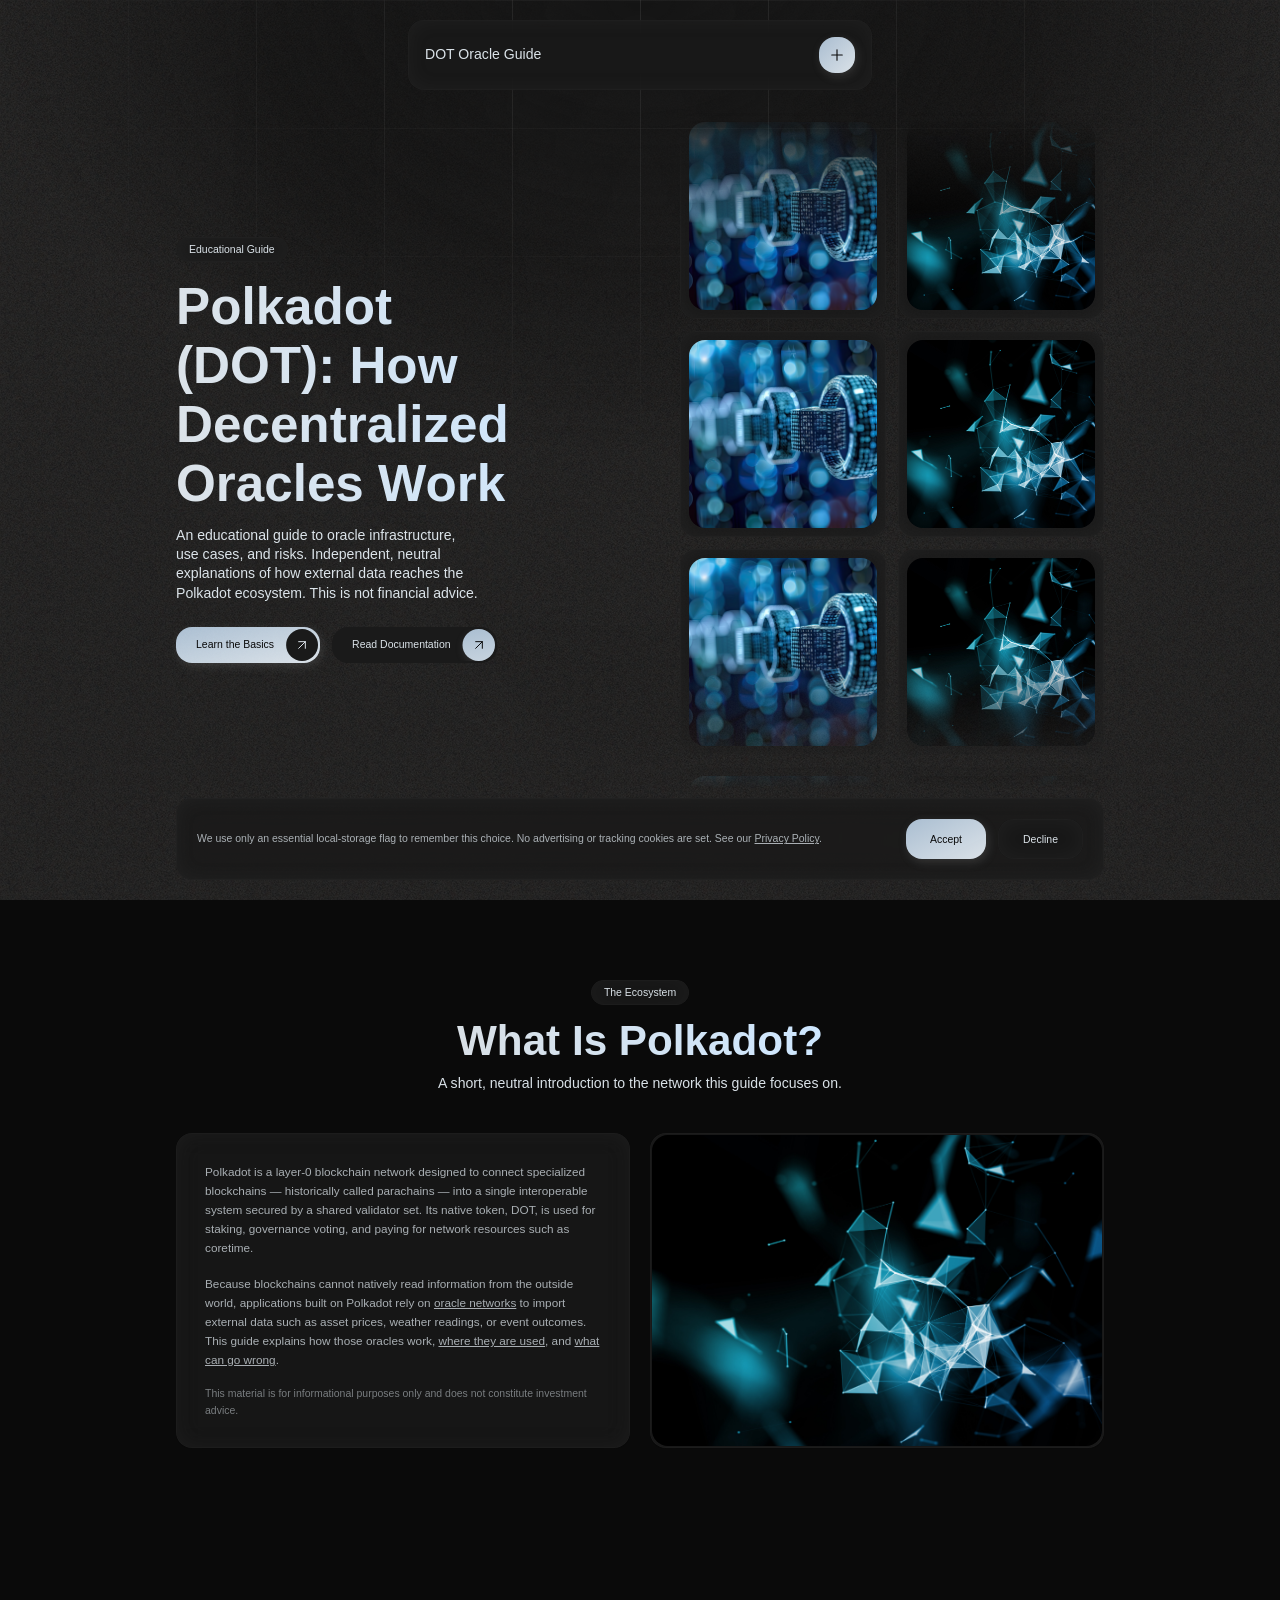
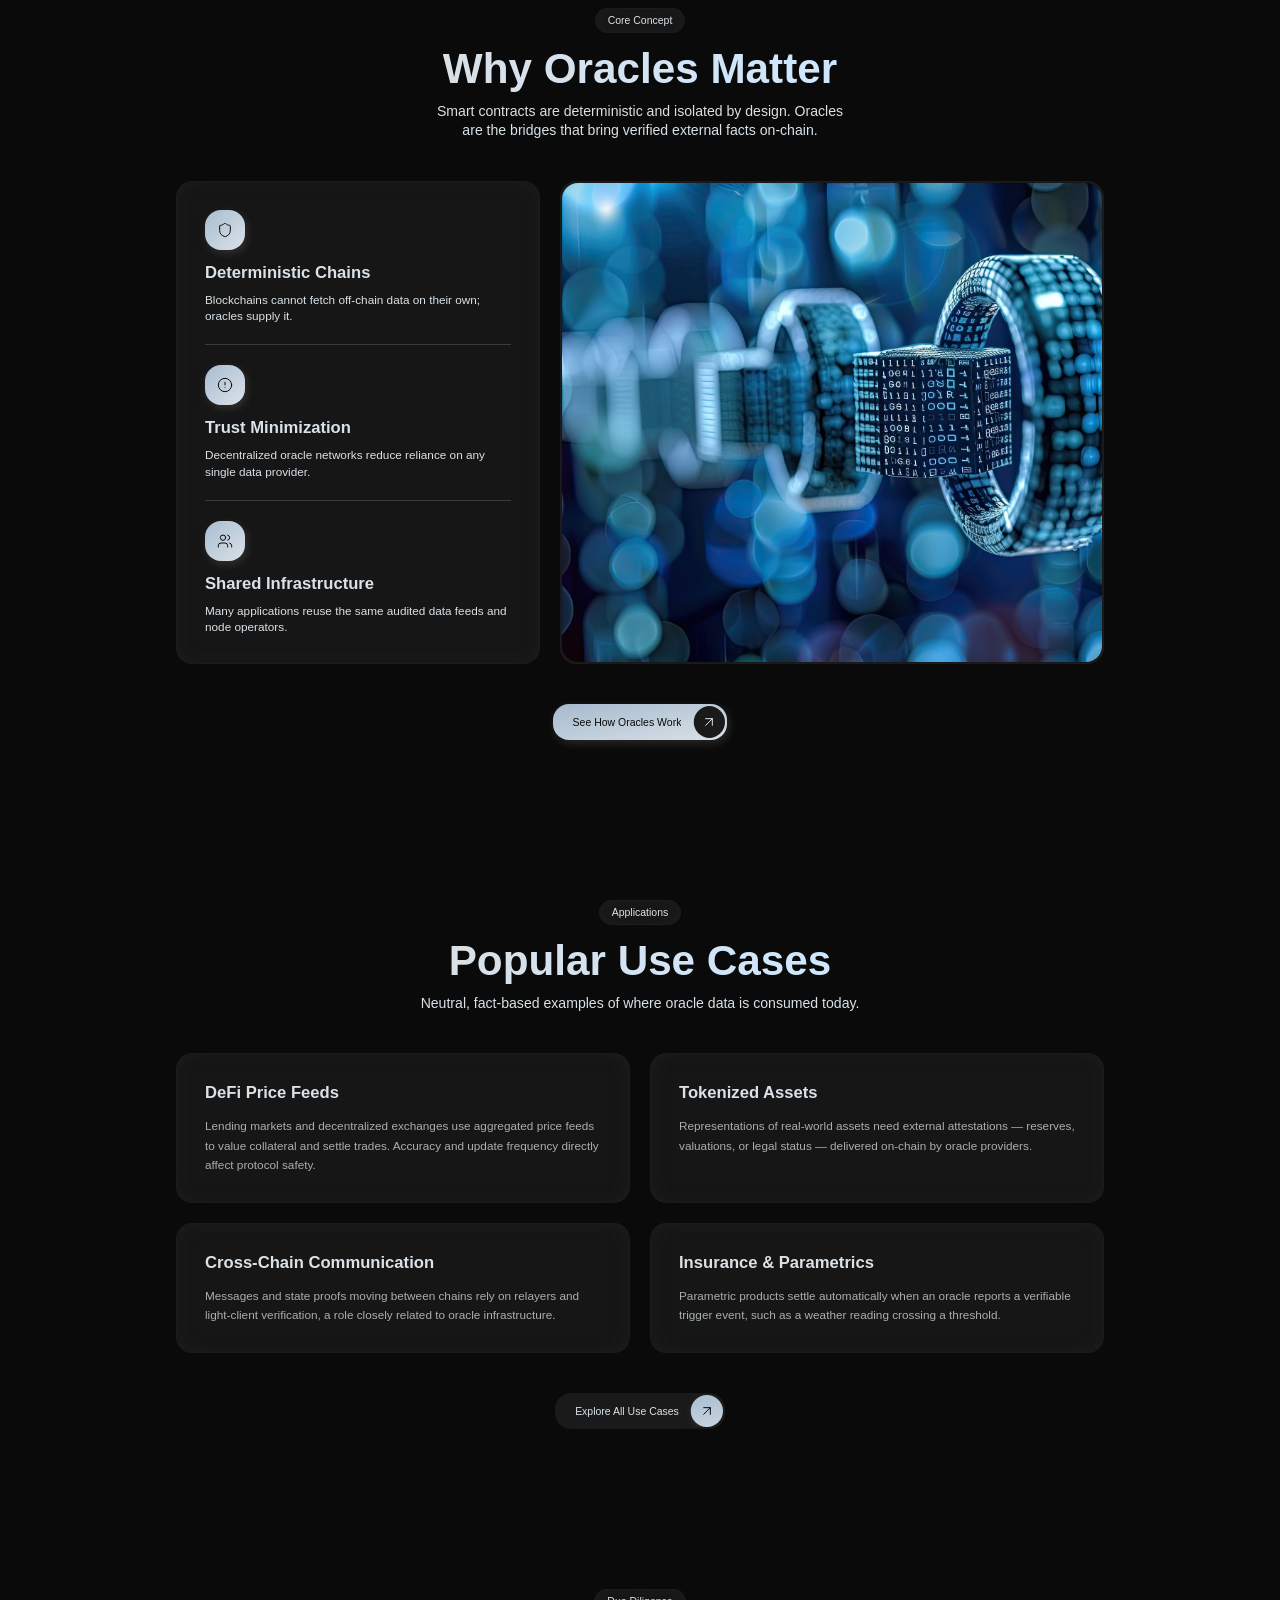
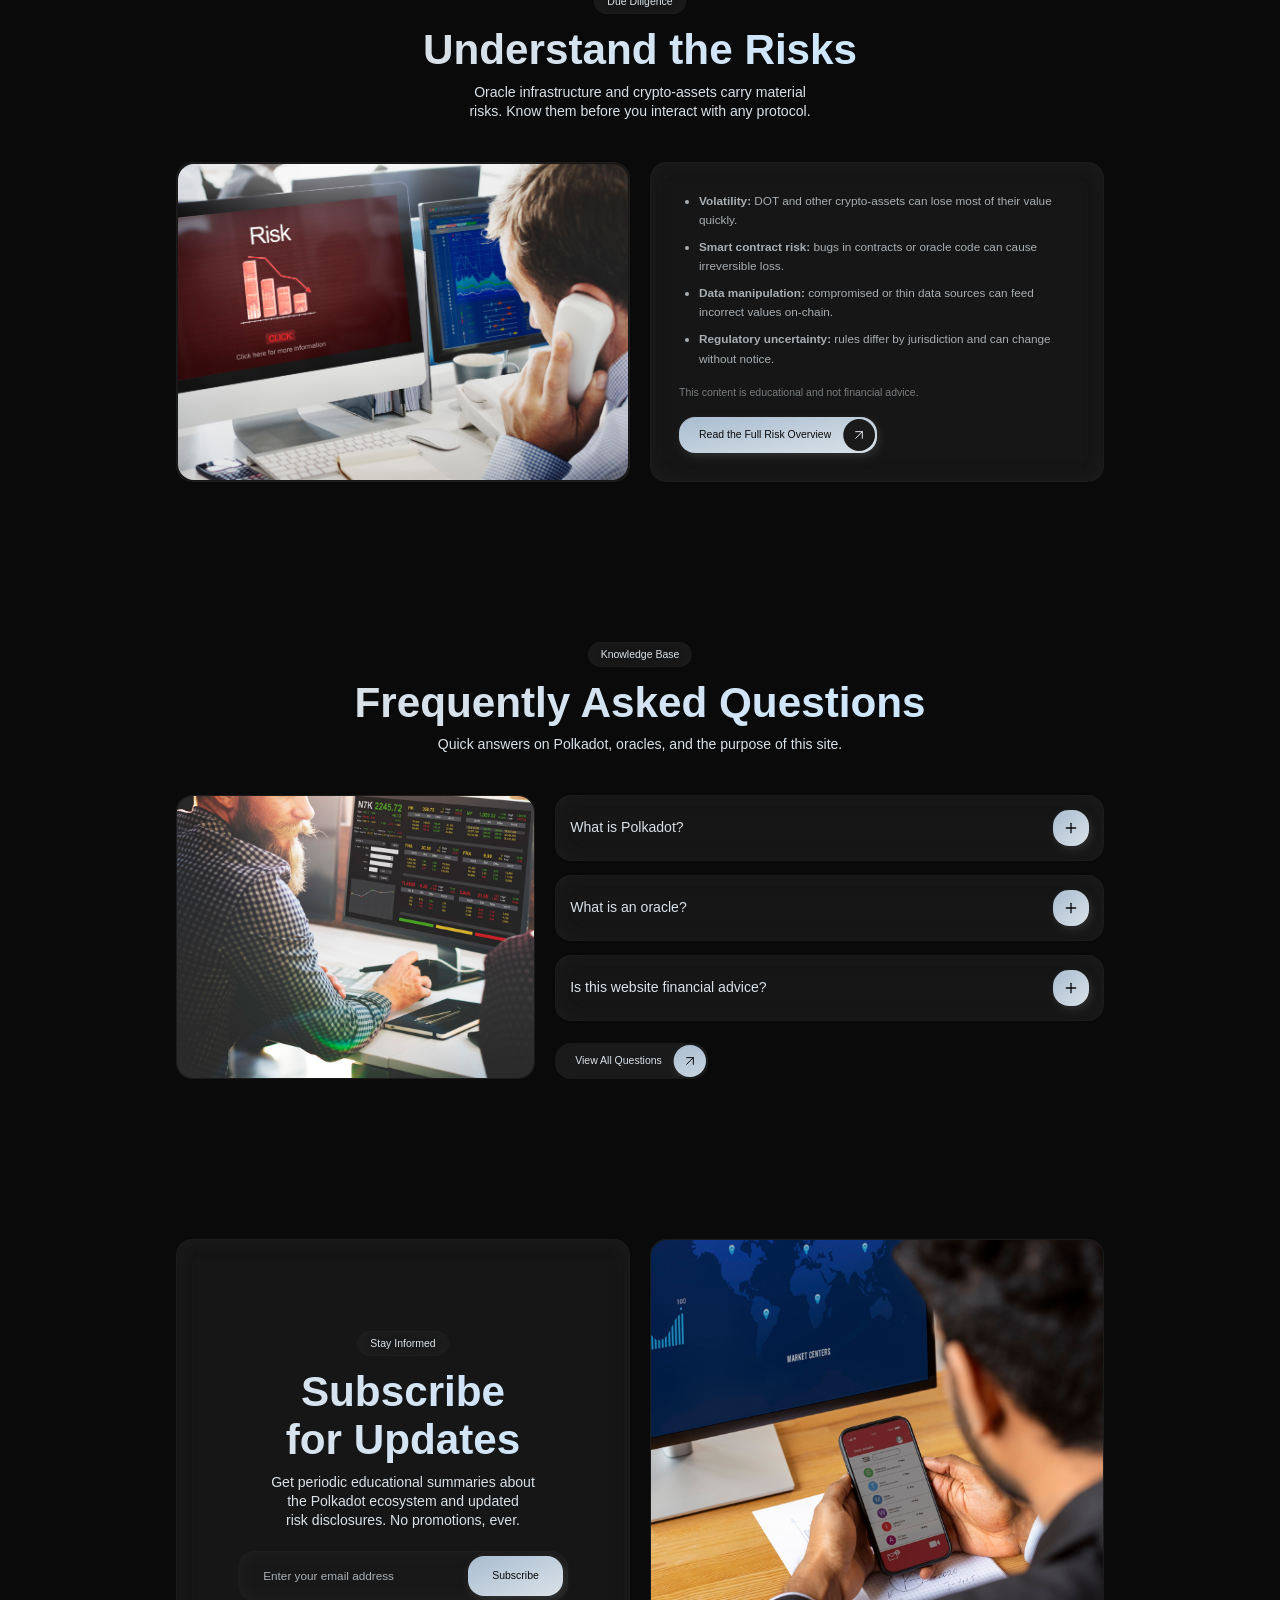
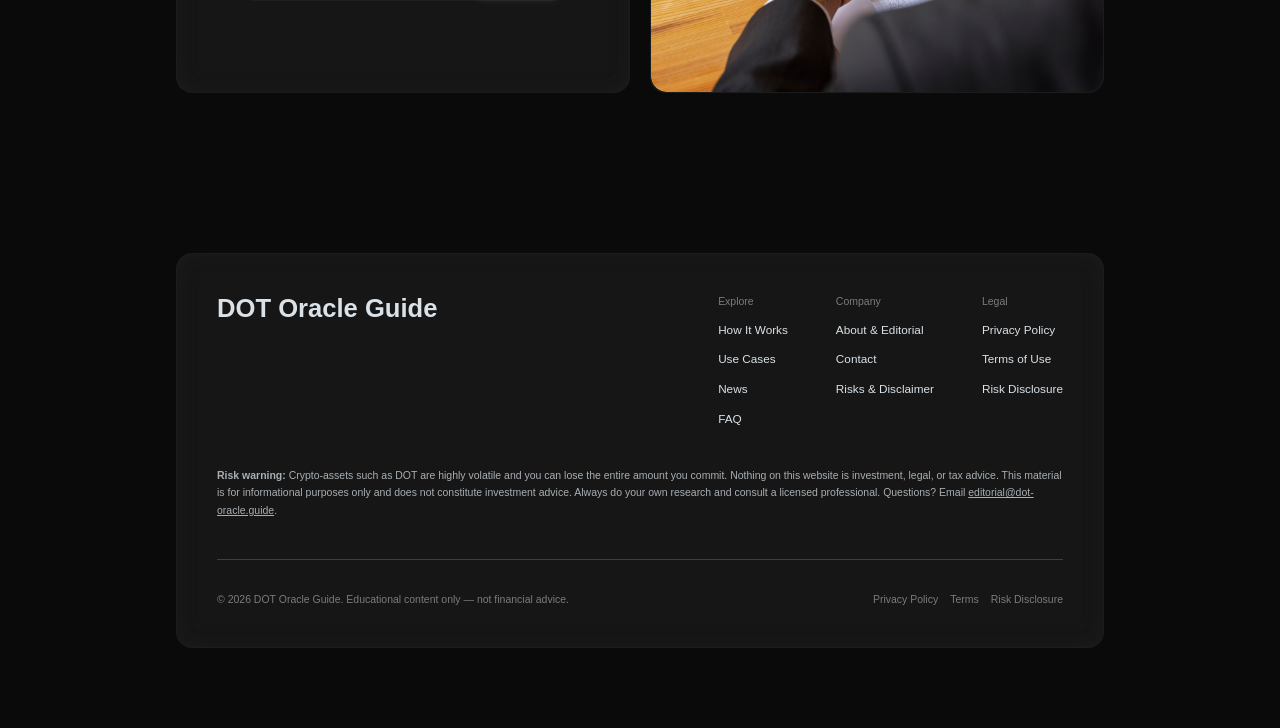
==== index.html @ 3e94f6fc "Build Polkadot oracle educational site from coin.zip template, remove webild Co-authored-by: walimab" ====
<!DOCTYPE html>
<html lang="en">
<head>
    <meta charset="UTF-8">
    <meta name="viewport" content="width=device-width, initial-scale=1.0">
    <title>Polkadot (DOT): How Decentralized Oracles Work | DOT Oracle Guide</title>
    <meta name="description" content="An educational guide to Polkadot oracle infrastructure, use cases, and risks. Neutral explanations of how off-chain data reaches the Polkadot ecosystem. Not financial advice.">
    <link rel="canonical" href="https://dot-oracle.guide/">
    <meta property="og:type" content="website">
    <meta property="og:site_name" content="DOT Oracle Guide">
    <meta property="og:title" content="Polkadot (DOT): How Decentralized Oracles Work | DOT Oracle Guide">
    <meta property="og:description" content="An educational guide to Polkadot oracle infrastructure, use cases, and risks. Neutral explanations of how off-chain data reaches the Polkadot ecosystem. Not financial advice.">
    <meta property="og:url" content="https://dot-oracle.guide/">
    <meta property="og:image" content="https://dot-oracle.guide/assets/img/3d-rendering-blockchain-technology_23-2151480184.jpg">
    <meta name="twitter:card" content="summary_large_image">
    <meta name="twitter:title" content="Polkadot (DOT): How Decentralized Oracles Work | DOT Oracle Guide">
    <meta name="twitter:description" content="An educational guide to Polkadot oracle infrastructure, use cases, and risks. Neutral explanations of how off-chain data reaches the Polkadot ecosystem. Not financial advice.">
    <meta name="twitter:image" content="https://dot-oracle.guide/assets/img/3d-rendering-blockchain-technology_23-2151480184.jpg">
    <link href="/assets/css2.css" rel="stylesheet">
    <link href="/assets/main.css" rel="stylesheet">
</head>
  <body>
    <div id="root"><div class="fixed inset-0 -z-10 overflow-hidden bg-background-accent/10 pointer-events-none select-none" aria-hidden="true"><div class="absolute inset-0 bg-repeat mix-blend-overlay opacity-10 bg-noise bg-size-[512px]"></div></div><nav data-section="navbar" class="fixed z-1000 top-5 left-1/2 -translate-x-1/2 w-content-width"><div class="mx-auto w-full md:w-1/2 overflow-hidden rounded backdrop-blur-sm card"><div class="relative z-10 flex items-center justify-between gap-3 xl:gap-4 2xl:gap-5 p-3 xl:p-4 2xl:p-5"><a href="/" class="text-xl font-medium text-foreground">DOT Oracle Guide</a><div class="flex items-center justify-center shrink-0 size-9 rounded cursor-pointer primary-button"><svg xmlns="http://www.w3.org/2000/svg" width="24" height="24" viewBox="0 0 24 24" fill="none" stroke="currentColor" stroke-width="1.5" stroke-linecap="round" stroke-linejoin="round" class="lucide lucide-plus w-1/2 h-1/2 text-primary-cta-text transition-transform duration-300 rotate-0" aria-hidden="true"><path d="M5 12h14"></path><path d="M12 5v14"></path></svg></div></div><div id="nav-menu" class="hidden relative z-10 flex-col items-start gap-1 px-3 pb-3 xl:px-4 xl:pb-4 2xl:px-5 2xl:pb-5 border-t border-foreground/20"><a href="/" class="text-base py-2 hover:opacity-75 transition-opacity">Home</a><a href="/how-it-works/" class="text-base py-2 hover:opacity-75 transition-opacity">How It Works</a><a href="/use-cases/" class="text-base py-2 hover:opacity-75 transition-opacity">Use Cases</a><a href="/news/" class="text-base py-2 hover:opacity-75 transition-opacity">News</a><a href="/risks/" class="text-base py-2 hover:opacity-75 transition-opacity">Risks</a><a href="/faq/" class="text-base py-2 hover:opacity-75 transition-opacity">FAQ</a><a href="/about/" class="text-base py-2 hover:opacity-75 transition-opacity">About</a></div></div></nav><main class="flex-grow"><div id="home-hero" data-section="home-hero"><section aria-label="Hero section" class="relative flex items-center h-fit md:h-svh pt-25 pb-20 md:py-0"><div class="absolute inset-0 -z-10 overflow-hidden pointer-events-none select-none" aria-hidden="true"><div class="absolute inset-0 bg-background mask-[radial-gradient(50%_50%_at_50%_0%,white_0%,transparent_100%)] bg-[linear-gradient(to_right,color-mix(in_srgb,var(--color-background-accent)_20%,transparent)_1px,transparent_1px),linear-gradient(to_bottom,color-mix(in_srgb,var(--color-background-accent)_10%,transparent)_1px,transparent_1px)] bg-size-[10vw_10vw]"></div><div class="absolute -top-[400px] left-1/2 -translate-x-1/2 w-[1142px] h-[129vh] overflow-hidden blur-lg mask-[radial-gradient(50%_109%,#000_0%,#000000f6_0%,transparent_96%)]"><div class="absolute -top-[352px] -bottom-[920px] left-[calc(50%-17.5px)] w-[35px] origin-top overflow-hidden bg-[radial-gradient(50%_50%_at_50%_50%,var(--color-background-accent)_0%,transparent_100%)]" style="--ray-opacity: 1; transform: rotate(-20deg); animation: 4s ease-in-out infinite both ray-pulse;"></div><div class="absolute -top-[352px] -bottom-[920px] left-[calc(50%-17.5px)] w-[35px] origin-top overflow-hidden bg-[radial-gradient(50%_50%_at_50%_50%,var(--color-background-accent)_0%,transparent_100%)]" style="--ray-opacity: 0.6; transform: rotate(-12deg); animation: 3.5s ease-in-out 0.5s infinite both ray-pulse;"></div><div class="absolute -top-[352px] -bottom-[920px] left-[calc(50%-10px)] w-[20px] origin-top overflow-hidden bg-[radial-gradient(50%_50%_at_50%_50%,var(--color-background-accent)_0%,transparent_100%)]" style="--ray-opacity: 0.45; transform: scale(0.9) rotate(-5deg); animation: 5s ease-in-out 1.2s infinite both ray-pulse;"></div><div class="absolute -top-[352px] -bottom-[920px] left-[calc(50%-7.5px)] w-[15px] origin-top overflow-hidden bg-[radial-gradient(50%_50%_at_50%_50%,var(--color-background-accent)_0%,transparent_100%)]" style="--ray-opacity: 0.625; transform: rotate(-3deg); animation: 3s ease-in-out 0.3s infinite both ray-pulse;"></div><div class="absolute -top-[352px] -bottom-[920px] left-[calc(50%-20px)] w-[40px] origin-top overflow-hidden bg-[radial-gradient(50%_50%_at_50%_50%,var(--color-background-accent)_0%,transparent_100%)]" style="--ray-opacity: 0.1; transform: scale(0.79) rotate(0deg); animation: 4.5s ease-in-out 0.8s infinite both ray-pulse;"></div><div class="absolute -top-[352px] -bottom-[920px] left-[calc(50%-10px)] w-[20px] origin-top overflow-hidden bg-[radial-gradient(50%_50%_at_50%_50%,var(--color-background-accent)_0%,transparent_100%)]" style="--ray-opacity: 0.525; transform: rotate(3deg); animation: 3.2s ease-in-out 1.5s infinite both ray-pulse;"></div><div class="absolute -top-[352px] -bottom-[920px] left-[calc(50%-7.5px)] w-[15px] origin-top overflow-hidden bg-[radial-gradient(50%_50%_at_50%_50%,var(--color-background-accent)_0%,transparent_100%)]" style="--ray-opacity: 0.725; transform: scale(0.9) rotate(5deg); animation: 4.2s ease-in-out 0.2s infinite both ray-pulse;"></div><div class="absolute -top-[352px] -bottom-[920px] left-[calc(50%-17.5px)] w-[35px] origin-top overflow-hidden bg-[radial-gradient(50%_50%_at_50%_50%,var(--color-background-accent)_0%,transparent_100%)]" style="--ray-opacity: 0.6; transform: rotate(12deg); animation: 3.8s ease-in-out 1s infinite both ray-pulse;"></div><div class="absolute -top-[352px] -bottom-[920px] left-[calc(50%-17.5px)] w-[35px] origin-top overflow-hidden bg-[radial-gradient(50%_50%_at_50%_50%,var(--color-background-accent)_0%,transparent_100%)]" style="--ray-opacity: 1; transform: rotate(20deg); animation: 4s ease-in-out 0.7s infinite both ray-pulse;"></div><div class="absolute left-[calc(50%-599px)] -top-[352px] -bottom-[46px] w-[1198px] opacity-[0.025] overflow-hidden bg-[radial-gradient(50%_50%_at_50%_50%,var(--color-background-accent)_0%,transparent_100%)]"></div><div class="absolute left-[calc(50%-432.5px)] -top-[252px] w-[865px] h-[929px] opacity-10 overflow-hidden bg-[radial-gradient(50%_50%_at_50%_50%,var(--color-background-accent)_0%,transparent_100%)]"></div><div class="absolute left-[calc(50%-432.5px)] -top-[252px] w-[865px] h-[929px] opacity-10 overflow-hidden bg-[radial-gradient(50%_50%_at_50%_50%,var(--color-background-accent)_0%,transparent_100%)]"></div></div></div><div class="flex flex-col md:flex-row items-center gap-12 md:gap-20 w-content-width mx-auto"><div class="w-full md:w-1/2"><div class="flex flex-col items-center md:items-start gap-3"><div class="px-3 py-1 mb-1 text-sm card rounded w-fit"><p>Educational Guide</p></div><h1 class="bg-gradient-to-r from-foreground to-primary-cta bg-clip-text text-transparent pb-[0.1em] -mb-[0.1em] text-7xl 2xl:text-8xl leading-[1.15] font-semibold text-center md:text-left text-balance">Polkadot (DOT): How Decentralized Oracles Work</h1><p class="md:max-w-8/10 text-lg md:text-xl leading-snug text-center md:text-left text-balance">An educational guide to oracle infrastructure, use cases, and risks. Independent, neutral explanations of how external data reaches the Polkadot ecosystem. This is not financial advice.</p><div class="flex flex-wrap max-md:justify-center gap-3 mt-2 md:mt-3"><div style="opacity: 1; transform: none;"><a href="/how-it-works/" class="group relative flex items-center gap-3 min-w-0 w-fit max-w-full py-0.5 pl-5 pr-0.5 text-sm rounded cursor-pointer primary-button text-primary-cta-text"><span class="relative z-10 flex-1 truncate md:transition-colors md:duration-500 md:ease-out text-primary-cta-text md:group-hover:text-secondary-cta-text">Learn the Basics</span><div class="relative z-10 flex items-center justify-center size-8 rounded text-secondary-cta-text"><svg xmlns="http://www.w3.org/2000/svg" width="24" height="24" viewBox="0 0 24 24" fill="none" stroke="currentColor" stroke-width="1.5" stroke-linecap="round" stroke-linejoin="round" class="lucide lucide-arrow-up-right size-4" aria-hidden="true"><path d="M7 7h10v10"></path><path d="M7 17 17 7"></path></svg></div><div class="absolute inset-0.5 z-0 overflow-hidden rounded pointer-events-none"><div class="h-full w-full rounded -translate-x-[calc(-100%+2rem)] md:transition-transform md:duration-500 md:ease-out md:group-hover:translate-x-0 secondary-button"></div></div></a></div><div style="opacity: 1; transform: none;"><a href="/faq/" class="group relative flex items-center gap-3 min-w-0 w-fit max-w-full py-0.5 pl-5 pr-0.5 text-sm rounded cursor-pointer secondary-button text-secondary-cta-text"><span class="relative z-10 flex-1 truncate md:transition-colors md:duration-500 md:ease-out text-secondary-cta-text md:group-hover:text-primary-cta-text">Read Documentation</span><div class="relative z-10 flex items-center justify-center size-8 rounded text-primary-cta-text"><svg xmlns="http://www.w3.org/2000/svg" width="24" height="24" viewBox="0 0 24 24" fill="none" stroke="currentColor" stroke-width="1.5" stroke-linecap="round" stroke-linejoin="round" class="lucide lucide-arrow-up-right size-4" aria-hidden="true"><path d="M7 7h10v10"></path><path d="M7 17 17 7"></path></svg></div><div class="absolute inset-0.5 z-0 overflow-hidden rounded pointer-events-none"><div class="h-full w-full rounded -translate-x-[calc(-100%+2rem)] md:transition-transform md:duration-500 md:ease-out md:group-hover:translate-x-0 primary-button"></div></div></a></div></div></div></div><div class="w-full md:w-1/2 h-100 md:h-[75vh] flex gap-2 xl:gap-3 2xl:gap-4 overflow-hidden"><div class="flex-1 overflow-hidden mask-fade-y-medium"><div class="flex flex-col gap-2 xl:gap-3 2xl:gap-4 animate-marquee-vertical"><div class="shrink-0 aspect-square p-1 xl:p-2 2xl:p-3 card rounded overflow-hidden"><img alt="3D rendering of blockchain technology blocks" class="w-full h-full min-h-0 object-cover rounded" src="/assets/img/3d-rendering-blockchain-technology_23-2151480184.jpg"></div><div class="shrink-0 aspect-square p-1 xl:p-2 2xl:p-3 card rounded overflow-hidden"><img alt="3D rendering of blockchain technology blocks" class="w-full h-full min-h-0 object-cover rounded" src="/assets/img/3d-rendering-blockchain-technology_23-2151480184.jpg"></div><div class="shrink-0 aspect-square p-1 xl:p-2 2xl:p-3 card rounded overflow-hidden"><img alt="3D rendering of blockchain technology blocks" class="w-full h-full min-h-0 object-cover rounded" src="/assets/img/3d-rendering-blockchain-technology_23-2151480184.jpg"></div><div class="shrink-0 aspect-square p-1 xl:p-2 2xl:p-3 card rounded overflow-hidden"><img alt="3D rendering of blockchain technology blocks" class="w-full h-full min-h-0 object-cover rounded" src="/assets/img/3d-rendering-blockchain-technology_23-2151480184.jpg"></div></div></div><div class="flex-1 overflow-hidden mask-fade-y-medium"><div class="flex flex-col gap-2 xl:gap-3 2xl:gap-4 animate-marquee-vertical-reverse"><div class="shrink-0 aspect-square p-1 xl:p-2 2xl:p-3 card rounded overflow-hidden"><img alt="Abstract network of connected nodes and lines" class="w-full h-full min-h-0 object-cover rounded" src="/assets/img/3d-plexus-background-with-connecting-lines-dots-network-communications_1048-12336.jpg"></div><div class="shrink-0 aspect-square p-1 xl:p-2 2xl:p-3 card rounded overflow-hidden"><img alt="Abstract network of connected nodes and lines" class="w-full h-full min-h-0 object-cover rounded" src="/assets/img/3d-plexus-background-with-connecting-lines-dots-network-communications_1048-12336.jpg"></div><div class="shrink-0 aspect-square p-1 xl:p-2 2xl:p-3 card rounded overflow-hidden"><img alt="Abstract network of connected nodes and lines" class="w-full h-full min-h-0 object-cover rounded" src="/assets/img/3d-plexus-background-with-connecting-lines-dots-network-communications_1048-12336.jpg"></div><div class="shrink-0 aspect-square p-1 xl:p-2 2xl:p-3 card rounded overflow-hidden"><img alt="Abstract network of connected nodes and lines" class="w-full h-full min-h-0 object-cover rounded" src="/assets/img/3d-plexus-background-with-connecting-lines-dots-network-communications_1048-12336.jpg"></div></div></div></div></div></section></div><div id="intro" data-section="intro"><section aria-label="Polkadot ecosystem introduction" class="py-20"><div class="w-content-width mx-auto flex flex-col gap-8 md:gap-10"><div class="flex flex-col items-center gap-2"><div class="px-3 py-1 mb-1 text-sm card rounded w-fit"><p>The Ecosystem</p></div><h2 class="bg-gradient-to-r from-foreground to-primary-cta bg-clip-text text-transparent pb-[0.1em] -mb-[0.1em] md:max-w-8/10 text-6xl 2xl:text-7xl leading-[1.15] font-semibold text-center text-balance">What Is Polkadot?</h2><p class="md:max-w-7/10 text-lg md:text-xl leading-snug text-center text-balance">A short, neutral introduction to the network this guide focuses on.</p></div>
<div class="grid grid-cols-1 md:grid-cols-2 gap-5">
<div class="p-6 xl:p-7 2xl:p-8 card rounded flex flex-col gap-4">
<p class="text-base leading-relaxed opacity-75">Polkadot is a layer-0 blockchain network designed to connect specialized blockchains — historically called parachains — into a single interoperable system secured by a shared validator set. Its native token, DOT, is used for staking, governance voting, and paying for network resources such as coretime.</p>
<p class="text-base leading-relaxed opacity-75">Because blockchains cannot natively read information from the outside world, applications built on Polkadot rely on <a href="/how-it-works/" class="underline hover:opacity-75">oracle networks</a> to import external data such as asset prices, weather readings, or event outcomes. This guide explains how those oracles work, <a href="/use-cases/" class="underline hover:opacity-75">where they are used</a>, and <a href="/risks/" class="underline hover:opacity-75">what can go wrong</a>.</p>
<p class="text-sm leading-relaxed opacity-50">This material is for informational purposes only and does not constitute investment advice.</p>
</div>
<div class="h-80 md:h-auto card rounded overflow-hidden p-px"><div class="relative size-full"><img alt="Abstract network of connected nodes and lines" class="w-full h-full min-h-0 absolute inset-0 object-cover rounded" src="/assets/img/3d-plexus-background-with-connecting-lines-dots-network-communications_1048-12336.jpg" loading="lazy"></div></div>
</div></div></section></div><div id="why-oracles" data-section="why-oracles"><section aria-label="Why oracles matter" class="py-20"><div class="flex flex-col gap-8 md:gap-10 mx-auto w-content-width"><div class="flex flex-col items-center gap-2"><div class="px-3 py-1 mb-1 text-sm card rounded w-fit"><p>Core Concept</p></div><h2 class="bg-gradient-to-r from-foreground to-primary-cta bg-clip-text text-transparent pb-[0.1em] -mb-[0.1em] md:max-w-8/10 text-6xl 2xl:text-7xl leading-[1.15] font-semibold text-center text-balance">Why Oracles Matter</h2><p class="md:max-w-7/10 text-lg md:text-xl leading-snug text-center text-balance">Smart contracts are deterministic and isolated by design. Oracles are the bridges that bring verified external facts on-chain.</p></div>
<div class="flex flex-col md:flex-row md:items-stretch gap-5">
<div class="flex flex-col justify-center gap-4 xl:gap-5 2xl:gap-6 p-6 xl:p-7 2xl:p-8 w-full md:w-4/10 2xl:w-35/100 card rounded">
<div><div class="flex flex-col gap-2"><div class="flex items-center justify-center shrink-0 mb-1 size-10 primary-button rounded"><svg xmlns="http://www.w3.org/2000/svg" width="24" height="24" viewBox="0 0 24 24" fill="none" stroke="currentColor" stroke-width="1.5" stroke-linecap="round" stroke-linejoin="round" class="lucide lucide-shield h-2/5 w-2/5 text-primary-cta-text" aria-hidden="true"><path d="M20 13c0 5-3.5 7.5-7.66 8.95a1 1 0 0 1-.67-.01C7.5 20.5 4 18 4 13V6a1 1 0 0 1 1-1c2 0 4.5-1.2 6.24-2.72a1.17 1.17 0 0 1 1.52 0C14.51 3.81 17 5 19 5a1 1 0 0 1 1 1z"></path></svg></div><h3 class="text-2xl font-semibold">Deterministic Chains</h3><p class="text-base leading-snug">Blockchains cannot fetch off-chain data on their own; oracles supply it.</p></div><div class="mt-4 xl:mt-5 2xl:mt-6 border-b border-accent/40"></div></div>
<div><div class="flex flex-col gap-2"><div class="flex items-center justify-center shrink-0 mb-1 size-10 primary-button rounded"><svg xmlns="http://www.w3.org/2000/svg" width="24" height="24" viewBox="0 0 24 24" fill="none" stroke="currentColor" stroke-width="1.5" stroke-linecap="round" stroke-linejoin="round" class="lucide lucide-circle-alert h-2/5 w-2/5 text-primary-cta-text" aria-hidden="true"><circle cx="12" cy="12" r="10"></circle><line x1="12" x2="12" y1="8" y2="12"></line><line x1="12" x2="12.01" y1="16" y2="16"></line></svg></div><h3 class="text-2xl font-semibold">Trust Minimization</h3><p class="text-base leading-snug">Decentralized oracle networks reduce reliance on any single data provider.</p></div><div class="mt-4 xl:mt-5 2xl:mt-6 border-b border-accent/40"></div></div>
<div><div class="flex flex-col gap-2"><div class="flex items-center justify-center shrink-0 mb-1 size-10 primary-button rounded"><svg xmlns="http://www.w3.org/2000/svg" width="24" height="24" viewBox="0 0 24 24" fill="none" stroke="currentColor" stroke-width="1.5" stroke-linecap="round" stroke-linejoin="round" class="lucide lucide-users h-2/5 w-2/5 text-primary-cta-text" aria-hidden="true"><path d="M16 21v-2a4 4 0 0 0-4-4H6a4 4 0 0 0-4 4v2"></path><path d="M16 3.128a4 4 0 0 1 0 7.744"></path><path d="M22 21v-2a4 4 0 0 0-3-3.87"></path><circle cx="9" cy="7" r="4"></circle></svg></div><h3 class="text-2xl font-semibold">Shared Infrastructure</h3><p class="text-base leading-snug">Many applications reuse the same audited data feeds and node operators.</p></div></div>
</div>
<div class="p-px w-full md:w-6/10 2xl:w-7/10 h-80 md:h-auto card rounded overflow-hidden"><div class="relative size-full"><img alt="3D rendering of blockchain technology blocks" class="w-full h-full min-h-0 absolute inset-0 object-cover rounded" src="/assets/img/3d-rendering-blockchain-technology_23-2151480184.jpg" loading="lazy"></div></div>
</div>
<div class="flex flex-wrap justify-center gap-3"><div><a href="/how-it-works/" class="group relative flex items-center gap-3 min-w-0 w-fit max-w-full py-0.5 pl-5 pr-0.5 text-sm rounded cursor-pointer primary-button text-primary-cta-text"><span class="relative z-10 flex-1 truncate md:transition-colors md:duration-500 md:ease-out text-primary-cta-text md:group-hover:text-secondary-cta-text">See How Oracles Work</span><div class="relative z-10 flex items-center justify-center size-8 rounded text-secondary-cta-text"><svg xmlns="http://www.w3.org/2000/svg" width="24" height="24" viewBox="0 0 24 24" fill="none" stroke="currentColor" stroke-width="1.5" stroke-linecap="round" stroke-linejoin="round" class="lucide lucide-arrow-up-right size-4" aria-hidden="true"><path d="M7 7h10v10"></path><path d="M7 17 17 7"></path></svg></div><div class="absolute inset-0.5 z-0 overflow-hidden rounded pointer-events-none"><div class="h-full w-full rounded -translate-x-[calc(-100%+2rem)] md:transition-transform md:duration-500 md:ease-out md:group-hover:translate-x-0 secondary-button"></div></div></a></div></div>
</div></section></div><div id="use-cases" data-section="use-cases"><section aria-label="Popular use cases" class="py-20"><div class="w-content-width mx-auto flex flex-col gap-8 md:gap-10"><div class="flex flex-col items-center gap-2"><div class="px-3 py-1 mb-1 text-sm card rounded w-fit"><p>Applications</p></div><h2 class="bg-gradient-to-r from-foreground to-primary-cta bg-clip-text text-transparent pb-[0.1em] -mb-[0.1em] md:max-w-8/10 text-6xl 2xl:text-7xl leading-[1.15] font-semibold text-center text-balance">Popular Use Cases</h2><p class="md:max-w-7/10 text-lg md:text-xl leading-snug text-center text-balance">Neutral, fact-based examples of where oracle data is consumed today.</p></div>
<div class="grid grid-cols-1 md:grid-cols-2 gap-5">
<div class="p-6 xl:p-7 2xl:p-8 card rounded flex flex-col gap-3"><h3 class="text-2xl font-semibold">DeFi Price Feeds</h3><p class="text-base leading-relaxed opacity-75">Lending markets and decentralized exchanges use aggregated price feeds to value collateral and settle trades. Accuracy and update frequency directly affect protocol safety.</p></div>
<div class="p-6 xl:p-7 2xl:p-8 card rounded flex flex-col gap-3"><h3 class="text-2xl font-semibold">Tokenized Assets</h3><p class="text-base leading-relaxed opacity-75">Representations of real-world assets need external attestations — reserves, valuations, or legal status — delivered on-chain by oracle providers.</p></div>
<div class="p-6 xl:p-7 2xl:p-8 card rounded flex flex-col gap-3"><h3 class="text-2xl font-semibold">Cross-Chain Communication</h3><p class="text-base leading-relaxed opacity-75">Messages and state proofs moving between chains rely on relayers and light-client verification, a role closely related to oracle infrastructure.</p></div>
<div class="p-6 xl:p-7 2xl:p-8 card rounded flex flex-col gap-3"><h3 class="text-2xl font-semibold">Insurance &amp; Parametrics</h3><p class="text-base leading-relaxed opacity-75">Parametric products settle automatically when an oracle reports a verifiable trigger event, such as a weather reading crossing a threshold.</p></div>
</div>
<div class="flex flex-wrap justify-center gap-3"><div><a href="/use-cases/" class="group relative flex items-center gap-3 min-w-0 w-fit max-w-full py-0.5 pl-5 pr-0.5 text-sm rounded cursor-pointer secondary-button text-secondary-cta-text"><span class="relative z-10 flex-1 truncate md:transition-colors md:duration-500 md:ease-out text-secondary-cta-text md:group-hover:text-primary-cta-text">Explore All Use Cases</span><div class="relative z-10 flex items-center justify-center size-8 rounded text-primary-cta-text"><svg xmlns="http://www.w3.org/2000/svg" width="24" height="24" viewBox="0 0 24 24" fill="none" stroke="currentColor" stroke-width="1.5" stroke-linecap="round" stroke-linejoin="round" class="lucide lucide-arrow-up-right size-4" aria-hidden="true"><path d="M7 7h10v10"></path><path d="M7 17 17 7"></path></svg></div><div class="absolute inset-0.5 z-0 overflow-hidden rounded pointer-events-none"><div class="h-full w-full rounded -translate-x-[calc(-100%+2rem)] md:transition-transform md:duration-500 md:ease-out md:group-hover:translate-x-0 primary-button"></div></div></a></div></div>
</div></section></div><div id="risks" data-section="risks"><section aria-label="Understand the risks" class="py-20"><div class="w-content-width mx-auto flex flex-col gap-8 md:gap-10"><div class="flex flex-col items-center gap-2"><div class="px-3 py-1 mb-1 text-sm card rounded w-fit"><p>Due Diligence</p></div><h2 class="bg-gradient-to-r from-foreground to-primary-cta bg-clip-text text-transparent pb-[0.1em] -mb-[0.1em] md:max-w-8/10 text-6xl 2xl:text-7xl leading-[1.15] font-semibold text-center text-balance">Understand the Risks</h2><p class="md:max-w-7/10 text-lg md:text-xl leading-snug text-center text-balance">Oracle infrastructure and crypto-assets carry material risks. Know them before you interact with any protocol.</p></div>
<div class="grid grid-cols-1 md:grid-cols-2 gap-5">
<div class="h-80 md:h-auto card rounded overflow-hidden p-px order-2 md:order-1"><div class="relative size-full"><img alt="Conceptual image about risk and uncertainty" class="w-full h-full min-h-0 absolute inset-0 object-cover rounded" src="/assets/img/risk-gamble-opportunity-swot-weakness-unsure-concept_53876-122989.jpg" loading="lazy"></div></div>
<div class="p-6 xl:p-7 2xl:p-8 card rounded flex flex-col gap-4 order-1 md:order-2">
<ul class="list-disc pl-5 flex flex-col gap-2 text-base leading-relaxed opacity-75">
<li><strong>Volatility:</strong> DOT and other crypto-assets can lose most of their value quickly.</li>
<li><strong>Smart contract risk:</strong> bugs in contracts or oracle code can cause irreversible loss.</li>
<li><strong>Data manipulation:</strong> compromised or thin data sources can feed incorrect values on-chain.</li>
<li><strong>Regulatory uncertainty:</strong> rules differ by jurisdiction and can change without notice.</li>
</ul>
<p class="text-sm leading-relaxed opacity-50">This content is educational and not financial advice.</p>
<div class="flex flex-wrap gap-3"><div><a href="/risks/" class="group relative flex items-center gap-3 min-w-0 w-fit max-w-full py-0.5 pl-5 pr-0.5 text-sm rounded cursor-pointer primary-button text-primary-cta-text"><span class="relative z-10 flex-1 truncate md:transition-colors md:duration-500 md:ease-out text-primary-cta-text md:group-hover:text-secondary-cta-text">Read the Full Risk Overview</span><div class="relative z-10 flex items-center justify-center size-8 rounded text-secondary-cta-text"><svg xmlns="http://www.w3.org/2000/svg" width="24" height="24" viewBox="0 0 24 24" fill="none" stroke="currentColor" stroke-width="1.5" stroke-linecap="round" stroke-linejoin="round" class="lucide lucide-arrow-up-right size-4" aria-hidden="true"><path d="M7 7h10v10"></path><path d="M7 17 17 7"></path></svg></div><div class="absolute inset-0.5 z-0 overflow-hidden rounded pointer-events-none"><div class="h-full w-full rounded -translate-x-[calc(-100%+2rem)] md:transition-transform md:duration-500 md:ease-out md:group-hover:translate-x-0 secondary-button"></div></div></a></div></div>
</div></div></div></section></div><div id="faq" data-section="faq"><section aria-label="FAQ preview" class="py-20"><div class="w-content-width mx-auto flex flex-col gap-8 md:gap-10"><div class="flex flex-col items-center gap-2"><div class="px-3 py-1 mb-1 text-sm card rounded w-fit"><p>Knowledge Base</p></div><h2 class="bg-gradient-to-r from-foreground to-primary-cta bg-clip-text text-transparent pb-[0.1em] -mb-[0.1em] md:max-w-8/10 text-6xl 2xl:text-7xl leading-[1.15] font-semibold text-center text-balance">Frequently Asked Questions</h2><p class="md:max-w-7/10 text-lg md:text-xl leading-snug text-center text-balance">Quick answers on Polkadot, oracles, and the purpose of this site.</p></div>
<div class="grid grid-cols-1 md:grid-cols-5 gap-5">
<div class="card relative md:col-span-2 h-80 md:h-auto rounded overflow-hidden"><img alt="Abstract financial data visualization" class="min-h-0 rounded absolute inset-0 size-full object-cover" src="/assets/img/stock-exchange-trading-forex-finance-graphic-concept_53876-122997.jpg" loading="lazy"></div>
<div class="md:col-span-3 flex flex-col gap-3 xl:gap-3.5 2xl:gap-4"><div class="p-3 xl:p-3.5 2xl:p-4 rounded card select-none" data-faq-item><button type="button" data-faq-toggle class="w-full flex items-center justify-between gap-3 xl:gap-3.5 2xl:gap-4 text-left cursor-pointer bg-transparent"><h3 class="text-lg md:text-xl font-medium leading-snug">What is Polkadot?</h3><span class="flex shrink-0 items-center justify-center size-8 md:size-9 rounded primary-button"><svg xmlns="http://www.w3.org/2000/svg" width="24" height="24" viewBox="0 0 24 24" fill="none" stroke="currentColor" stroke-width="2" stroke-linecap="round" stroke-linejoin="round" class="lucide lucide-plus size-3.5 md:size-4 text-primary-cta-text transition-transform duration-300" aria-hidden="true"><path d="M5 12h14"></path><path d="M12 5v14"></path></svg></span></button><div class="hidden pt-3" data-faq-answer><p class="text-sm md:text-base opacity-75 leading-relaxed">Polkadot is a layer-0 network that connects specialized blockchains into one interoperable system with shared security. It was launched in 2020 by the Web3 Foundation based on a design by Gavin Wood.</p></div></div><div class="p-3 xl:p-3.5 2xl:p-4 rounded card select-none" data-faq-item><button type="button" data-faq-toggle class="w-full flex items-center justify-between gap-3 xl:gap-3.5 2xl:gap-4 text-left cursor-pointer bg-transparent"><h3 class="text-lg md:text-xl font-medium leading-snug">What is an oracle?</h3><span class="flex shrink-0 items-center justify-center size-8 md:size-9 rounded primary-button"><svg xmlns="http://www.w3.org/2000/svg" width="24" height="24" viewBox="0 0 24 24" fill="none" stroke="currentColor" stroke-width="2" stroke-linecap="round" stroke-linejoin="round" class="lucide lucide-plus size-3.5 md:size-4 text-primary-cta-text transition-transform duration-300" aria-hidden="true"><path d="M5 12h14"></path><path d="M12 5v14"></path></svg></span></button><div class="hidden pt-3" data-faq-answer><p class="text-sm md:text-base opacity-75 leading-relaxed">An oracle is infrastructure that delivers external, off-chain data (like asset prices) to smart contracts, usually via a decentralized network of independent node operators.</p></div></div><div class="p-3 xl:p-3.5 2xl:p-4 rounded card select-none" data-faq-item><button type="button" data-faq-toggle class="w-full flex items-center justify-between gap-3 xl:gap-3.5 2xl:gap-4 text-left cursor-pointer bg-transparent"><h3 class="text-lg md:text-xl font-medium leading-snug">Is this website financial advice?</h3><span class="flex shrink-0 items-center justify-center size-8 md:size-9 rounded primary-button"><svg xmlns="http://www.w3.org/2000/svg" width="24" height="24" viewBox="0 0 24 24" fill="none" stroke="currentColor" stroke-width="2" stroke-linecap="round" stroke-linejoin="round" class="lucide lucide-plus size-3.5 md:size-4 text-primary-cta-text transition-transform duration-300" aria-hidden="true"><path d="M5 12h14"></path><path d="M12 5v14"></path></svg></span></button><div class="hidden pt-3" data-faq-answer><p class="text-sm md:text-base opacity-75 leading-relaxed">No. Everything here is educational and informational. We do not recommend buying, selling, or holding any asset.</p></div></div>
<div class="flex flex-wrap gap-3 mt-2"><div><a href="/faq/" class="group relative flex items-center gap-3 min-w-0 w-fit max-w-full py-0.5 pl-5 pr-0.5 text-sm rounded cursor-pointer secondary-button text-secondary-cta-text"><span class="relative z-10 flex-1 truncate md:transition-colors md:duration-500 md:ease-out text-secondary-cta-text md:group-hover:text-primary-cta-text">View All Questions</span><div class="relative z-10 flex items-center justify-center size-8 rounded text-primary-cta-text"><svg xmlns="http://www.w3.org/2000/svg" width="24" height="24" viewBox="0 0 24 24" fill="none" stroke="currentColor" stroke-width="1.5" stroke-linecap="round" stroke-linejoin="round" class="lucide lucide-arrow-up-right size-4" aria-hidden="true"><path d="M7 7h10v10"></path><path d="M7 17 17 7"></path></svg></div><div class="absolute inset-0.5 z-0 overflow-hidden rounded pointer-events-none"><div class="h-full w-full rounded -translate-x-[calc(-100%+2rem)] md:transition-transform md:duration-500 md:ease-out md:group-hover:translate-x-0 primary-button"></div></div></a></div></div>
</div></div></div></section></div><div id="contact" data-section="contact"><section aria-label="Newsletter section" class="py-20"><div class="w-content-width mx-auto"><div class="grid grid-cols-1 md:grid-cols-2 gap-5">
<div class="flex items-center justify-center py-15 md:py-20 card rounded"><div class="flex flex-col items-center w-full gap-2 px-5"><div class="px-3 py-1 mb-1 text-sm card rounded w-fit"><p>Stay Informed</p></div><h2 class="bg-gradient-to-r from-foreground to-primary-cta bg-clip-text text-transparent pb-[0.1em] -mb-[0.1em] text-6xl 2xl:text-7xl leading-[1.15] font-semibold text-center text-balance">Subscribe for Updates</h2>
<p class="md:max-w-8/10 text-lg md:text-xl leading-snug text-center text-balance">Get periodic educational summaries about the Polkadot ecosystem and updated risk disclosures. No promotions, ever.</p>
<form data-form class="flex flex-col md:flex-row w-full md:w-8/10 2xl:w-6/10 gap-3 md:gap-1 p-1 mt-2 md:mt-3 card rounded"><input placeholder="Enter your email address" required class="flex-1 px-5 py-3 md:py-0 text-base text-center md:text-left bg-transparent placeholder:opacity-75 focus:outline-none truncate" aria-label="Email address" type="email"><button type="submit" class="flex items-center justify-center h-10 px-6 text-sm rounded primary-button text-primary-cta-text cursor-pointer">Subscribe</button></form>
</div></div>
<div class="h-100 md:h-auto md:aspect-square card rounded overflow-hidden"><img alt="Person reviewing market charts on a screen" class="w-full h-full min-h-0 object-cover rounded" src="/assets/img/person-looking-finance-graphs_52683-116602.jpg" loading="lazy"></div>
</div></div></section></div></main><footer data-section="footer" aria-label="Site footer" class="w-full py-20"><div class="w-content-width mx-auto p-10 rounded-lg card"><div class="flex flex-col md:flex-row gap-10 md:gap-0 justify-between items-start mb-10"><h2 class="text-4xl font-semibold">DOT Oracle Guide</h2><div class="w-full md:w-fit flex flex-wrap gap-y-10 md:gap-12"><div class="w-1/2 md:w-auto flex flex-col items-start gap-3"><h3 class="text-sm opacity-50 truncate">Explore</h3><a href="/how-it-works/" class="text-base hover:opacity-75 transition-opacity">How It Works</a><a href="/use-cases/" class="text-base hover:opacity-75 transition-opacity">Use Cases</a><a href="/news/" class="text-base hover:opacity-75 transition-opacity">News</a><a href="/faq/" class="text-base hover:opacity-75 transition-opacity">FAQ</a></div><div class="w-1/2 md:w-auto flex flex-col items-start gap-3"><h3 class="text-sm opacity-50 truncate">Company</h3><a href="/about/" class="text-base hover:opacity-75 transition-opacity">About &amp; Editorial</a><a href="/about/#contact" class="text-base hover:opacity-75 transition-opacity">Contact</a><a href="/risks/" class="text-base hover:opacity-75 transition-opacity">Risks &amp; Disclaimer</a></div><div class="w-1/2 md:w-auto flex flex-col items-start gap-3"><h3 class="text-sm opacity-50 truncate">Legal</h3><a href="/privacy/" class="text-base hover:opacity-75 transition-opacity">Privacy Policy</a><a href="/terms/" class="text-base hover:opacity-75 transition-opacity">Terms of Use</a><a href="/risk-disclosure/" class="text-base hover:opacity-75 transition-opacity">Risk Disclosure</a></div></div></div><p class="text-sm opacity-75 leading-relaxed mb-10"><strong>Risk warning:</strong> Crypto-assets such as DOT are highly volatile and you can lose the entire amount you commit. Nothing on this website is investment, legal, or tax advice. This material is for informational purposes only and does not constitute investment advice. Always do your own research and consult a licensed professional. Questions? Email <a href="mailto:editorial@dot-oracle.guide" class="underline hover:opacity-75">editorial@dot-oracle.guide</a>.</p><div class="flex flex-col md:flex-row gap-3 items-start md:items-center justify-between pt-8 border-t border-foreground/20"><span class="text-sm opacity-50">© 2026 DOT Oracle Guide. Educational content only — not financial advice.</span><div class="flex items-center gap-3"><a href="/privacy/" class="text-sm opacity-50 hover:opacity-75 transition-opacity">Privacy Policy</a><a href="/terms/" class="text-sm opacity-50 hover:opacity-75 transition-opacity">Terms</a><a href="/risk-disclosure/" class="text-sm opacity-50 hover:opacity-75 transition-opacity">Risk Disclosure</a></div></div></div></footer><div id="cookie-banner" class="hidden fixed bottom-5 left-1/2 -translate-x-1/2 z-1000 w-content-width" role="dialog" aria-label="Cookie consent"><div class="card rounded backdrop-blur-sm p-5 flex flex-col md:flex-row items-start md:items-center justify-between gap-3"><p class="text-sm opacity-75 leading-relaxed">We use only an essential local-storage flag to remember this choice. No advertising or tracking cookies are set. See our <a href="/privacy/" class="underline hover:opacity-75">Privacy Policy</a>.</p><div class="flex items-center gap-3 shrink-0"><button id="cookie-accept" type="button" class="flex items-center justify-center h-10 px-6 text-sm rounded primary-button text-primary-cta-text cursor-pointer">Accept</button><button id="cookie-decline" type="button" class="flex items-center justify-center h-10 px-6 text-sm rounded card cursor-pointer hover:opacity-75 transition-opacity">Decline</button></div></div></div></div>
    <script src="/assets/main.js" defer></script>
  </body>
</html>
---- assets/css2.css ----
@font-face { font-family: "Inter"; src: url("") format("woff2"); font-style: italic; font-weight: 100; font-display: swap; unicode-range: U+460-52F, U+1C80-1C8A, U+20B4, U+2DE0-2DFF, U+A640-A69F, U+FE2E-FE2F; }
@font-face { font-family: "Inter"; src: url("") format("woff2"); font-style: italic; font-weight: 100; font-display: swap; unicode-range: U+301, U+400-45F, U+490-491, U+4B0-4B1, U+2116; }
@font-face { font-family: "Inter"; src: url("") format("woff2"); font-style: italic; font-weight: 100; font-display: swap; unicode-range: U+1F00-1FFF; }
@font-face { font-family: "Inter"; src: url("") format("woff2"); font-style: italic; font-weight: 100; font-display: swap; unicode-range: U+370-377, U+37A-37F, U+384-38A, U+38C, U+38E-3A1, U+3A3-3FF; }
@font-face { font-family: "Inter"; src: url("") format("woff2"); font-style: italic; font-weight: 100; font-display: swap; unicode-range: U+102-103, U+110-111, U+128-129, U+168-169, U+1A0-1A1, U+1AF-1B0, U+300-301, U+303-304, U+308-309, U+323, U+329, U+1EA0-1EF9, U+20AB; }
@font-face { font-family: "Inter"; src: url("") format("woff2"); font-style: italic; font-weight: 100; font-display: swap; unicode-range: U+100-2BA, U+2BD-2C5, U+2C7-2CC, U+2CE-2D7, U+2DD-2FF, U+304, U+308, U+329, U+1D00-1DBF, U+1E00-1E9F, U+1EF2-1EFF, U+2020, U+20A0-20AB, U+20AD-20C0, U+2113, U+2C60-2C7F, U+A720-A7FF; }
@font-face { font-family: "Inter"; src: url("") format("woff2"); font-style: italic; font-weight: 100; font-display: swap; unicode-range: U+0-FF, U+131, U+152-153, U+2BB-2BC, U+2C6, U+2DA, U+2DC, U+304, U+308, U+329, U+2000-206F, U+20AC, U+2122, U+2191, U+2193, U+2212, U+2215, U+FEFF, U+FFFD; }
@font-face { font-family: "Inter"; src: url("") format("woff2"); font-style: italic; font-weight: 200; font-display: swap; unicode-range: U+460-52F, U+1C80-1C8A, U+20B4, U+2DE0-2DFF, U+A640-A69F, U+FE2E-FE2F; }
@font-face { font-family: "Inter"; src: url("") format("woff2"); font-style: italic; font-weight: 200; font-display: swap; unicode-range: U+301, U+400-45F, U+490-491, U+4B0-4B1, U+2116; }
@font-face { font-family: "Inter"; src: url("") format("woff2"); font-style: italic; font-weight: 200; font-display: swap; unicode-range: U+1F00-1FFF; }
@font-face { font-family: "Inter"; src: url("") format("woff2"); font-style: italic; font-weight: 200; font-display: swap; unicode-range: U+370-377, U+37A-37F, U+384-38A, U+38C, U+38E-3A1, U+3A3-3FF; }
@font-face { font-family: "Inter"; src: url("") format("woff2"); font-style: italic; font-weight: 200; font-display: swap; unicode-range: U+102-103, U+110-111, U+128-129, U+168-169, U+1A0-1A1, U+1AF-1B0, U+300-301, U+303-304, U+308-309, U+323, U+329, U+1EA0-1EF9, U+20AB; }
@font-face { font-family: "Inter"; src: url("") format("woff2"); font-style: italic; font-weight: 200; font-display: swap; unicode-range: U+100-2BA, U+2BD-2C5, U+2C7-2CC, U+2CE-2D7, U+2DD-2FF, U+304, U+308, U+329, U+1D00-1DBF, U+1E00-1E9F, U+1EF2-1EFF, U+2020, U+20A0-20AB, U+20AD-20C0, U+2113, U+2C60-2C7F, U+A720-A7FF; }
@font-face { font-family: "Inter"; src: url("") format("woff2"); font-style: italic; font-weight: 200; font-display: swap; unicode-range: U+0-FF, U+131, U+152-153, U+2BB-2BC, U+2C6, U+2DA, U+2DC, U+304, U+308, U+329, U+2000-206F, U+20AC, U+2122, U+2191, U+2193, U+2212, U+2215, U+FEFF, U+FFFD; }
@font-face { font-family: "Inter"; src: url("") format("woff2"); font-style: italic; font-weight: 300; font-display: swap; unicode-range: U+460-52F, U+1C80-1C8A, U+20B4, U+2DE0-2DFF, U+A640-A69F, U+FE2E-FE2F; }
@font-face { font-family: "Inter"; src: url("") format("woff2"); font-style: italic; font-weight: 300; font-display: swap; unicode-range: U+301, U+400-45F, U+490-491, U+4B0-4B1, U+2116; }
@font-face { font-family: "Inter"; src: url("") format("woff2"); font-style: italic; font-weight: 300; font-display: swap; unicode-range: U+1F00-1FFF; }
@font-face { font-family: "Inter"; src: url("") format("woff2"); font-style: italic; font-weight: 300; font-display: swap; unicode-range: U+370-377, U+37A-37F, U+384-38A, U+38C, U+38E-3A1, U+3A3-3FF; }
@font-face { font-family: "Inter"; src: url("") format("woff2"); font-style: italic; font-weight: 300; font-display: swap; unicode-range: U+102-103, U+110-111, U+128-129, U+168-169, U+1A0-1A1, U+1AF-1B0, U+300-301, U+303-304, U+308-309, U+323, U+329, U+1EA0-1EF9, U+20AB; }
@font-face { font-family: "Inter"; src: url("") format("woff2"); font-style: italic; font-weight: 300; font-display: swap; unicode-range: U+100-2BA, U+2BD-2C5, U+2C7-2CC, U+2CE-2D7, U+2DD-2FF, U+304, U+308, U+329, U+1D00-1DBF, U+1E00-1E9F, U+1EF2-1EFF, U+2020, U+20A0-20AB, U+20AD-20C0, U+2113, U+2C60-2C7F, U+A720-A7FF; }
@font-face { font-family: "Inter"; src: url("") format("woff2"); font-style: italic; font-weight: 300; font-display: swap; unicode-range: U+0-FF, U+131, U+152-153, U+2BB-2BC, U+2C6, U+2DA, U+2DC, U+304, U+308, U+329, U+2000-206F, U+20AC, U+2122, U+2191, U+2193, U+2212, U+2215, U+FEFF, U+FFFD; }
@font-face { font-family: "Inter"; src: url("") format("woff2"); font-style: italic; font-weight: 400; font-display: swap; unicode-range: U+460-52F, U+1C80-1C8A, U+20B4, U+2DE0-2DFF, U+A640-A69F, U+FE2E-FE2F; }
@font-face { font-family: "Inter"; src: url("") format("woff2"); font-style: italic; font-weight: 400; font-display: swap; unicode-range: U+301, U+400-45F, U+490-491, U+4B0-4B1, U+2116; }
@font-face { font-family: "Inter"; src: url("") format("woff2"); font-style: italic; font-weight: 400; font-display: swap; unicode-range: U+1F00-1FFF; }
@font-face { font-family: "Inter"; src: url("") format("woff2"); font-style: italic; font-weight: 400; font-display: swap; unicode-range: U+370-377, U+37A-37F, U+384-38A, U+38C, U+38E-3A1, U+3A3-3FF; }
@font-face { font-family: "Inter"; src: url("") format("woff2"); font-style: italic; font-weight: 400; font-display: swap; unicode-range: U+102-103, U+110-111, U+128-129, U+168-169, U+1A0-1A1, U+1AF-1B0, U+300-301, U+303-304, U+308-309, U+323, U+329, U+1EA0-1EF9, U+20AB; }
@font-face { font-family: "Inter"; src: url("") format("woff2"); font-style: italic; font-weight: 400; font-display: swap; unicode-range: U+100-2BA, U+2BD-2C5, U+2C7-2CC, U+2CE-2D7, U+2DD-2FF, U+304, U+308, U+329, U+1D00-1DBF, U+1E00-1E9F, U+1EF2-1EFF, U+2020, U+20A0-20AB, U+20AD-20C0, U+2113, U+2C60-2C7F, U+A720-A7FF; }
@font-face { font-family: "Inter"; src: url("") format("woff2"); font-style: italic; font-weight: 400; font-display: swap; unicode-range: U+0-FF, U+131, U+152-153, U+2BB-2BC, U+2C6, U+2DA, U+2DC, U+304, U+308, U+329, U+2000-206F, U+20AC, U+2122, U+2191, U+2193, U+2212, U+2215, U+FEFF, U+FFFD; }
@font-face { font-family: "Inter"; src: url("") format("woff2"); font-style: italic; font-weight: 500; font-display: swap; unicode-range: U+460-52F, U+1C80-1C8A, U+20B4, U+2DE0-2DFF, U+A640-A69F, U+FE2E-FE2F; }
@font-face { font-family: "Inter"; src: url("") format("woff2"); font-style: italic; font-weight: 500; font-display: swap; unicode-range: U+301, U+400-45F, U+490-491, U+4B0-4B1, U+2116; }
@font-face { font-family: "Inter"; src: url("") format("woff2"); font-style: italic; font-weight: 500; font-display: swap; unicode-range: U+1F00-1FFF; }
@font-face { font-family: "Inter"; src: url("") format("woff2"); font-style: italic; font-weight: 500; font-display: swap; unicode-range: U+370-377, U+37A-37F, U+384-38A, U+38C, U+38E-3A1, U+3A3-3FF; }
@font-face { font-family: "Inter"; src: url("") format("woff2"); font-style: italic; font-weight: 500; font-display: swap; unicode-range: U+102-103, U+110-111, U+128-129, U+168-169, U+1A0-1A1, U+1AF-1B0, U+300-301, U+303-304, U+308-309, U+323, U+329, U+1EA0-1EF9, U+20AB; }
@font-face { font-family: "Inter"; src: url("") format("woff2"); font-style: italic; font-weight: 500; font-display: swap; unicode-range: U+100-2BA, U+2BD-2C5, U+2C7-2CC, U+2CE-2D7, U+2DD-2FF, U+304, U+308, U+329, U+1D00-1DBF, U+1E00-1E9F, U+1EF2-1EFF, U+2020, U+20A0-20AB, U+20AD-20C0, U+2113, U+2C60-2C7F, U+A720-A7FF; }
@font-face { font-family: "Inter"; src: url("") format("woff2"); font-style: italic; font-weight: 500; font-display: swap; unicode-range: U+0-FF, U+131, U+152-153, U+2BB-2BC, U+2C6, U+2DA, U+2DC, U+304, U+308, U+329, U+2000-206F, U+20AC, U+2122, U+2191, U+2193, U+2212, U+2215, U+FEFF, U+FFFD; }
@font-face { font-family: "Inter"; src: url("") format("woff2"); font-style: italic; font-weight: 600; font-display: swap; unicode-range: U+460-52F, U+1C80-1C8A, U+20B4, U+2DE0-2DFF, U+A640-A69F, U+FE2E-FE2F; }
@font-face { font-family: "Inter"; src: url("") format("woff2"); font-style: italic; font-weight: 600; font-display: swap; unicode-range: U+301, U+400-45F, U+490-491, U+4B0-4B1, U+2116; }
@font-face { font-family: "Inter"; src: url("") format("woff2"); font-style: italic; font-weight: 600; font-display: swap; unicode-range: U+1F00-1FFF; }
@font-face { font-family: "Inter"; src: url("") format("woff2"); font-style: italic; font-weight: 600; font-display: swap; unicode-range: U+370-377, U+37A-37F, U+384-38A, U+38C, U+38E-3A1, U+3A3-3FF; }
@font-face { font-family: "Inter"; src: url("") format("woff2"); font-style: italic; font-weight: 600; font-display: swap; unicode-range: U+102-103, U+110-111, U+128-129, U+168-169, U+1A0-1A1, U+1AF-1B0, U+300-301, U+303-304, U+308-309, U+323, U+329, U+1EA0-1EF9, U+20AB; }
@font-face { font-family: "Inter"; src: url("") format("woff2"); font-style: italic; font-weight: 600; font-display: swap; unicode-range: U+100-2BA, U+2BD-2C5, U+2C7-2CC, U+2CE-2D7, U+2DD-2FF, U+304, U+308, U+329, U+1D00-1DBF, U+1E00-1E9F, U+1EF2-1EFF, U+2020, U+20A0-20AB, U+20AD-20C0, U+2113, U+2C60-2C7F, U+A720-A7FF; }
@font-face { font-family: "Inter"; src: url("") format("woff2"); font-style: italic; font-weight: 600; font-display: swap; unicode-range: U+0-FF, U+131, U+152-153, U+2BB-2BC, U+2C6, U+2DA, U+2DC, U+304, U+308, U+329, U+2000-206F, U+20AC, U+2122, U+2191, U+2193, U+2212, U+2215, U+FEFF, U+FFFD; }
@font-face { font-family: "Inter"; src: url("") format("woff2"); font-style: italic; font-weight: 700; font-display: swap; unicode-range: U+460-52F, U+1C80-1C8A, U+20B4, U+2DE0-2DFF, U+A640-A69F, U+FE2E-FE2F; }
@font-face { font-family: "Inter"; src: url("") format("woff2"); font-style: italic; font-weight: 700; font-display: swap; unicode-range: U+301, U+400-45F, U+490-491, U+4B0-4B1, U+2116; }
@font-face { font-family: "Inter"; src: url("") format("woff2"); font-style: italic; font-weight: 700; font-display: swap; unicode-range: U+1F00-1FFF; }
@font-face { font-family: "Inter"; src: url("") format("woff2"); font-style: italic; font-weight: 700; font-display: swap; unicode-range: U+370-377, U+37A-37F, U+384-38A, U+38C, U+38E-3A1, U+3A3-3FF; }
@font-face { font-family: "Inter"; src: url("") format("woff2"); font-style: italic; font-weight: 700; font-display: swap; unicode-range: U+102-103, U+110-111, U+128-129, U+168-169, U+1A0-1A1, U+1AF-1B0, U+300-301, U+303-304, U+308-309, U+323, U+329, U+1EA0-1EF9, U+20AB; }
@font-face { font-family: "Inter"; src: url("") format("woff2"); font-style: italic; font-weight: 700; font-display: swap; unicode-range: U+100-2BA, U+2BD-2C5, U+2C7-2CC, U+2CE-2D7, U+2DD-2FF, U+304, U+308, U+329, U+1D00-1DBF, U+1E00-1E9F, U+1EF2-1EFF, U+2020, U+20A0-20AB, U+20AD-20C0, U+2113, U+2C60-2C7F, U+A720-A7FF; }
@font-face { font-family: "Inter"; src: url("") format("woff2"); font-style: italic; font-weight: 700; font-display: swap; unicode-range: U+0-FF, U+131, U+152-153, U+2BB-2BC, U+2C6, U+2DA, U+2DC, U+304, U+308, U+329, U+2000-206F, U+20AC, U+2122, U+2191, U+2193, U+2212, U+2215, U+FEFF, U+FFFD; }
@font-face { font-family: "Inter"; src: url("") format("woff2"); font-style: italic; font-weight: 800; font-display: swap; unicode-range: U+460-52F, U+1C80-1C8A, U+20B4, U+2DE0-2DFF, U+A640-A69F, U+FE2E-FE2F; }
@font-face { font-family: "Inter"; src: url("") format("woff2"); font-style: italic; font-weight: 800; font-display: swap; unicode-range: U+301, U+400-45F, U+490-491, U+4B0-4B1, U+2116; }
@font-face { font-family: "Inter"; src: url("") format("woff2"); font-style: italic; font-weight: 800; font-display: swap; unicode-range: U+1F00-1FFF; }
@font-face { font-family: "Inter"; src: url("") format("woff2"); font-style: italic; font-weight: 800; font-display: swap; unicode-range: U+370-377, U+37A-37F, U+384-38A, U+38C, U+38E-3A1, U+3A3-3FF; }
@font-face { font-family: "Inter"; src: url("") format("woff2"); font-style: italic; font-weight: 800; font-display: swap; unicode-range: U+102-103, U+110-111, U+128-129, U+168-169, U+1A0-1A1, U+1AF-1B0, U+300-301, U+303-304, U+308-309, U+323, U+329, U+1EA0-1EF9, U+20AB; }
@font-face { font-family: "Inter"; src: url("") format("woff2"); font-style: italic; font-weight: 800; font-display: swap; unicode-range: U+100-2BA, U+2BD-2C5, U+2C7-2CC, U+2CE-2D7, U+2DD-2FF, U+304, U+308, U+329, U+1D00-1DBF, U+1E00-1E9F, U+1EF2-1EFF, U+2020, U+20A0-20AB, U+20AD-20C0, U+2113, U+2C60-2C7F, U+A720-A7FF; }
@font-face { font-family: "Inter"; src: url("") format("woff2"); font-style: italic; font-weight: 800; font-display: swap; unicode-range: U+0-FF, U+131, U+152-153, U+2BB-2BC, U+2C6, U+2DA, U+2DC, U+304, U+308, U+329, U+2000-206F, U+20AC, U+2122, U+2191, U+2193, U+2212, U+2215, U+FEFF, U+FFFD; }
@font-face { font-family: "Inter"; src: url("") format("woff2"); font-style: italic; font-weight: 900; font-display: swap; unicode-range: U+460-52F, U+1C80-1C8A, U+20B4, U+2DE0-2DFF, U+A640-A69F, U+FE2E-FE2F; }
@font-face { font-family: "Inter"; src: url("") format("woff2"); font-style: italic; font-weight: 900; font-display: swap; unicode-range: U+301, U+400-45F, U+490-491, U+4B0-4B1, U+2116; }
@font-face { font-family: "Inter"; src: url("") format("woff2"); font-style: italic; font-weight: 900; font-display: swap; unicode-range: U+1F00-1FFF; }
@font-face { font-family: "Inter"; src: url("") format("woff2"); font-style: italic; font-weight: 900; font-display: swap; unicode-range: U+370-377, U+37A-37F, U+384-38A, U+38C, U+38E-3A1, U+3A3-3FF; }
@font-face { font-family: "Inter"; src: url("") format("woff2"); font-style: italic; font-weight: 900; font-display: swap; unicode-range: U+102-103, U+110-111, U+128-129, U+168-169, U+1A0-1A1, U+1AF-1B0, U+300-301, U+303-304, U+308-309, U+323, U+329, U+1EA0-1EF9, U+20AB; }
@font-face { font-family: "Inter"; src: url("") format("woff2"); font-style: italic; font-weight: 900; font-display: swap; unicode-range: U+100-2BA, U+2BD-2C5, U+2C7-2CC, U+2CE-2D7, U+2DD-2FF, U+304, U+308, U+329, U+1D00-1DBF, U+1E00-1E9F, U+1EF2-1EFF, U+2020, U+20A0-20AB, U+20AD-20C0, U+2113, U+2C60-2C7F, U+A720-A7FF; }
@font-face { font-family: "Inter"; src: url("") format("woff2"); font-style: italic; font-weight: 900; font-display: swap; unicode-range: U+0-FF, U+131, U+152-153, U+2BB-2BC, U+2C6, U+2DA, U+2DC, U+304, U+308, U+329, U+2000-206F, U+20AC, U+2122, U+2191, U+2193, U+2212, U+2215, U+FEFF, U+FFFD; }
@font-face { font-family: "Inter"; src: url("") format("woff2"); font-style: normal; font-weight: 100; font-display: swap; unicode-range: U+460-52F, U+1C80-1C8A, U+20B4, U+2DE0-2DFF, U+A640-A69F, U+FE2E-FE2F; }
@font-face { font-family: "Inter"; src: url("") format("woff2"); font-style: normal; font-weight: 100; font-display: swap; unicode-range: U+301, U+400-45F, U+490-491, U+4B0-4B1, U+2116; }
@font-face { font-family: "Inter"; src: url("") format("woff2"); font-style: normal; font-weight: 100; font-display: swap; unicode-range: U+1F00-1FFF; }
@font-face { font-family: "Inter"; src: url("") format("woff2"); font-style: normal; font-weight: 100; font-display: swap; unicode-range: U+370-377, U+37A-37F, U+384-38A, U+38C, U+38E-3A1, U+3A3-3FF; }
@font-face { font-family: "Inter"; src: url("") format("woff2"); font-style: normal; font-weight: 100; font-display: swap; unicode-range: U+102-103, U+110-111, U+128-129, U+168-169, U+1A0-1A1, U+1AF-1B0, U+300-301, U+303-304, U+308-309, U+323, U+329, U+1EA0-1EF9, U+20AB; }
@font-face { font-family: "Inter"; src: url("") format("woff2"); font-style: normal; font-weight: 100; font-display: swap; unicode-range: U+100-2BA, U+2BD-2C5, U+2C7-2CC, U+2CE-2D7, U+2DD-2FF, U+304, U+308, U+329, U+1D00-1DBF, U+1E00-1E9F, U+1EF2-1EFF, U+2020, U+20A0-20AB, U+20AD-20C0, U+2113, U+2C60-2C7F, U+A720-A7FF; }
@font-face { font-family: "Inter"; src: url("") format("woff2"); font-style: normal; font-weight: 100; font-display: swap; unicode-range: U+0-FF, U+131, U+152-153, U+2BB-2BC, U+2C6, U+2DA, U+2DC, U+304, U+308, U+329, U+2000-206F, U+20AC, U+2122, U+2191, U+2193, U+2212, U+2215, U+FEFF, U+FFFD; }
@font-face { font-family: "Inter"; src: url("") format("woff2"); font-style: normal; font-weight: 200; font-display: swap; unicode-range: U+460-52F, U+1C80-1C8A, U+20B4, U+2DE0-2DFF, U+A640-A69F, U+FE2E-FE2F; }
@font-face { font-family: "Inter"; src: url("") format("woff2"); font-style: normal; font-weight: 200; font-display: swap; unicode-range: U+301, U+400-45F, U+490-491, U+4B0-4B1, U+2116; }
@font-face { font-family: "Inter"; src: url("") format("woff2"); font-style: normal; font-weight: 200; font-display: swap; unicode-range: U+1F00-1FFF; }
@font-face { font-family: "Inter"; src: url("") format("woff2"); font-style: normal; font-weight: 200; font-display: swap; unicode-range: U+370-377, U+37A-37F, U+384-38A, U+38C, U+38E-3A1, U+3A3-3FF; }
@font-face { font-family: "Inter"; src: url("") format("woff2"); font-style: normal; font-weight: 200; font-display: swap; unicode-range: U+102-103, U+110-111, U+128-129, U+168-169, U+1A0-1A1, U+1AF-1B0, U+300-301, U+303-304, U+308-309, U+323, U+329, U+1EA0-1EF9, U+20AB; }
@font-face { font-family: "Inter"; src: url("") format("woff2"); font-style: normal; font-weight: 200; font-display: swap; unicode-range: U+100-2BA, U+2BD-2C5, U+2C7-2CC, U+2CE-2D7, U+2DD-2FF, U+304, U+308, U+329, U+1D00-1DBF, U+1E00-1E9F, U+1EF2-1EFF, U+2020, U+20A0-20AB, U+20AD-20C0, U+2113, U+2C60-2C7F, U+A720-A7FF; }
@font-face { font-family: "Inter"; src: url("") format("woff2"); font-style: normal; font-weight: 200; font-display: swap; unicode-range: U+0-FF, U+131, U+152-153, U+2BB-2BC, U+2C6, U+2DA, U+2DC, U+304, U+308, U+329, U+2000-206F, U+20AC, U+2122, U+2191, U+2193, U+2212, U+2215, U+FEFF, U+FFFD; }
@font-face { font-family: "Inter"; src: url("") format("woff2"); font-style: normal; font-weight: 300; font-display: swap; unicode-range: U+460-52F, U+1C80-1C8A, U+20B4, U+2DE0-2DFF, U+A640-A69F, U+FE2E-FE2F; }
@font-face { font-family: "Inter"; src: url("") format("woff2"); font-style: normal; font-weight: 300; font-display: swap; unicode-range: U+301, U+400-45F, U+490-491, U+4B0-4B1, U+2116; }
@font-face { font-family: "Inter"; src: url("") format("woff2"); font-style: normal; font-weight: 300; font-display: swap; unicode-range: U+1F00-1FFF; }
@font-face { font-family: "Inter"; src: url("") format("woff2"); font-style: normal; font-weight: 300; font-display: swap; unicode-range: U+370-377, U+37A-37F, U+384-38A, U+38C, U+38E-3A1, U+3A3-3FF; }
@font-face { font-family: "Inter"; src: url("") format("woff2"); font-style: normal; font-weight: 300; font-display: swap; unicode-range: U+102-103, U+110-111, U+128-129, U+168-169, U+1A0-1A1, U+1AF-1B0, U+300-301, U+303-304, U+308-309, U+323, U+329, U+1EA0-1EF9, U+20AB; }
@font-face { font-family: "Inter"; src: url("") format("woff2"); font-style: normal; font-weight: 300; font-display: swap; unicode-range: U+100-2BA, U+2BD-2C5, U+2C7-2CC, U+2CE-2D7, U+2DD-2FF, U+304, U+308, U+329, U+1D00-1DBF, U+1E00-1E9F, U+1EF2-1EFF, U+2020, U+20A0-20AB, U+20AD-20C0, U+2113, U+2C60-2C7F, U+A720-A7FF; }
@font-face { font-family: "Inter"; src: url("") format("woff2"); font-style: normal; font-weight: 300; font-display: swap; unicode-range: U+0-FF, U+131, U+152-153, U+2BB-2BC, U+2C6, U+2DA, U+2DC, U+304, U+308, U+329, U+2000-206F, U+20AC, U+2122, U+2191, U+2193, U+2212, U+2215, U+FEFF, U+FFFD; }
@font-face { font-family: "Inter"; src: url("") format("woff2"); font-style: normal; font-weight: 400; font-display: swap; unicode-range: U+460-52F, U+1C80-1C8A, U+20B4, U+2DE0-2DFF, U+A640-A69F, U+FE2E-FE2F; }
@font-face { font-family: "Inter"; src: url("") format("woff2"); font-style: normal; font-weight: 400; font-display: swap; unicode-range: U+301, U+400-45F, U+490-491, U+4B0-4B1, U+2116; }
@font-face { font-family: "Inter"; src: url("") format("woff2"); font-style: normal; font-weight: 400; font-display: swap; unicode-range: U+1F00-1FFF; }
@font-face { font-family: "Inter"; src: url("") format("woff2"); font-style: normal; font-weight: 400; font-display: swap; unicode-range: U+370-377, U+37A-37F, U+384-38A, U+38C, U+38E-3A1, U+3A3-3FF; }
@font-face { font-family: "Inter"; src: url("") format("woff2"); font-style: normal; font-weight: 400; font-display: swap; unicode-range: U+102-103, U+110-111, U+128-129, U+168-169, U+1A0-1A1, U+1AF-1B0, U+300-301, U+303-304, U+308-309, U+323, U+329, U+1EA0-1EF9, U+20AB; }
@font-face { font-family: "Inter"; src: url("") format("woff2"); font-style: normal; font-weight: 400; font-display: swap; unicode-range: U+100-2BA, U+2BD-2C5, U+2C7-2CC, U+2CE-2D7, U+2DD-2FF, U+304, U+308, U+329, U+1D00-1DBF, U+1E00-1E9F, U+1EF2-1EFF, U+2020, U+20A0-20AB, U+20AD-20C0, U+2113, U+2C60-2C7F, U+A720-A7FF; }
@font-face { font-family: "Inter"; src: url("") format("woff2"); font-style: normal; font-weight: 400; font-display: swap; unicode-range: U+0-FF, U+131, U+152-153, U+2BB-2BC, U+2C6, U+2DA, U+2DC, U+304, U+308, U+329, U+2000-206F, U+20AC, U+2122, U+2191, U+2193, U+2212, U+2215, U+FEFF, U+FFFD; }
@font-face { font-family: "Inter"; src: url("") format("woff2"); font-style: normal; font-weight: 500; font-display: swap; unicode-range: U+460-52F, U+1C80-1C8A, U+20B4, U+2DE0-2DFF, U+A640-A69F, U+FE2E-FE2F; }
@font-face { font-family: "Inter"; src: url("") format("woff2"); font-style: normal; font-weight: 500; font-display: swap; unicode-range: U+301, U+400-45F, U+490-491, U+4B0-4B1, U+2116; }
@font-face { font-family: "Inter"; src: url("") format("woff2"); font-style: normal; font-weight: 500; font-display: swap; unicode-range: U+1F00-1FFF; }
@font-face { font-family: "Inter"; src: url("") format("woff2"); font-style: normal; font-weight: 500; font-display: swap; unicode-range: U+370-377, U+37A-37F, U+384-38A, U+38C, U+38E-3A1, U+3A3-3FF; }
@font-face { font-family: "Inter"; src: url("") format("woff2"); font-style: normal; font-weight: 500; font-display: swap; unicode-range: U+102-103, U+110-111, U+128-129, U+168-169, U+1A0-1A1, U+1AF-1B0, U+300-301, U+303-304, U+308-309, U+323, U+329, U+1EA0-1EF9, U+20AB; }
@font-face { font-family: "Inter"; src: url("") format("woff2"); font-style: normal; font-weight: 500; font-display: swap; unicode-range: U+100-2BA, U+2BD-2C5, U+2C7-2CC, U+2CE-2D7, U+2DD-2FF, U+304, U+308, U+329, U+1D00-1DBF, U+1E00-1E9F, U+1EF2-1EFF, U+2020, U+20A0-20AB, U+20AD-20C0, U+2113, U+2C60-2C7F, U+A720-A7FF; }
@font-face { font-family: "Inter"; src: url("") format("woff2"); font-style: normal; font-weight: 500; font-display: swap; unicode-range: U+0-FF, U+131, U+152-153, U+2BB-2BC, U+2C6, U+2DA, U+2DC, U+304, U+308, U+329, U+2000-206F, U+20AC, U+2122, U+2191, U+2193, U+2212, U+2215, U+FEFF, U+FFFD; }
@font-face { font-family: "Inter"; src: url("") format("woff2"); font-style: normal; font-weight: 600; font-display: swap; unicode-range: U+460-52F, U+1C80-1C8A, U+20B4, U+2DE0-2DFF, U+A640-A69F, U+FE2E-FE2F; }
@font-face { font-family: "Inter"; src: url("") format("woff2"); font-style: normal; font-weight: 600; font-display: swap; unicode-range: U+301, U+400-45F, U+490-491, U+4B0-4B1, U+2116; }
@font-face { font-family: "Inter"; src: url("") format("woff2"); font-style: normal; font-weight: 600; font-display: swap; unicode-range: U+1F00-1FFF; }
@font-face { font-family: "Inter"; src: url("") format("woff2"); font-style: normal; font-weight: 600; font-display: swap; unicode-range: U+370-377, U+37A-37F, U+384-38A, U+38C, U+38E-3A1, U+3A3-3FF; }
@font-face { font-family: "Inter"; src: url("") format("woff2"); font-style: normal; font-weight: 600; font-display: swap; unicode-range: U+102-103, U+110-111, U+128-129, U+168-169, U+1A0-1A1, U+1AF-1B0, U+300-301, U+303-304, U+308-309, U+323, U+329, U+1EA0-1EF9, U+20AB; }
@font-face { font-family: "Inter"; src: url("") format("woff2"); font-style: normal; font-weight: 600; font-display: swap; unicode-range: U+100-2BA, U+2BD-2C5, U+2C7-2CC, U+2CE-2D7, U+2DD-2FF, U+304, U+308, U+329, U+1D00-1DBF, U+1E00-1E9F, U+1EF2-1EFF, U+2020, U+20A0-20AB, U+20AD-20C0, U+2113, U+2C60-2C7F, U+A720-A7FF; }
@font-face { font-family: "Inter"; src: url("") format("woff2"); font-style: normal; font-weight: 600; font-display: swap; unicode-range: U+0-FF, U+131, U+152-153, U+2BB-2BC, U+2C6, U+2DA, U+2DC, U+304, U+308, U+329, U+2000-206F, U+20AC, U+2122, U+2191, U+2193, U+2212, U+2215, U+FEFF, U+FFFD; }
@font-face { font-family: "Inter"; src: url("") format("woff2"); font-style: normal; font-weight: 700; font-display: swap; unicode-range: U+460-52F, U+1C80-1C8A, U+20B4, U+2DE0-2DFF, U+A640-A69F, U+FE2E-FE2F; }
@font-face { font-family: "Inter"; src: url("") format("woff2"); font-style: normal; font-weight: 700; font-display: swap; unicode-range: U+301, U+400-45F, U+490-491, U+4B0-4B1, U+2116; }
@font-face { font-family: "Inter"; src: url("") format("woff2"); font-style: normal; font-weight: 700; font-display: swap; unicode-range: U+1F00-1FFF; }
@font-face { font-family: "Inter"; src: url("") format("woff2"); font-style: normal; font-weight: 700; font-display: swap; unicode-range: U+370-377, U+37A-37F, U+384-38A, U+38C, U+38E-3A1, U+3A3-3FF; }
@font-face { font-family: "Inter"; src: url("") format("woff2"); font-style: normal; font-weight: 700; font-display: swap; unicode-range: U+102-103, U+110-111, U+128-129, U+168-169, U+1A0-1A1, U+1AF-1B0, U+300-301, U+303-304, U+308-309, U+323, U+329, U+1EA0-1EF9, U+20AB; }
@font-face { font-family: "Inter"; src: url("") format("woff2"); font-style: normal; font-weight: 700; font-display: swap; unicode-range: U+100-2BA, U+2BD-2C5, U+2C7-2CC, U+2CE-2D7, U+2DD-2FF, U+304, U+308, U+329, U+1D00-1DBF, U+1E00-1E9F, U+1EF2-1EFF, U+2020, U+20A0-20AB, U+20AD-20C0, U+2113, U+2C60-2C7F, U+A720-A7FF; }
@font-face { font-family: "Inter"; src: url("") format("woff2"); font-style: normal; font-weight: 700; font-display: swap; unicode-range: U+0-FF, U+131, U+152-153, U+2BB-2BC, U+2C6, U+2DA, U+2DC, U+304, U+308, U+329, U+2000-206F, U+20AC, U+2122, U+2191, U+2193, U+2212, U+2215, U+FEFF, U+FFFD; }
@font-face { font-family: "Inter"; src: url("") format("woff2"); font-style: normal; font-weight: 800; font-display: swap; unicode-range: U+460-52F, U+1C80-1C8A, U+20B4, U+2DE0-2DFF, U+A640-A69F, U+FE2E-FE2F; }
@font-face { font-family: "Inter"; src: url("") format("woff2"); font-style: normal; font-weight: 800; font-display: swap; unicode-range: U+301, U+400-45F, U+490-491, U+4B0-4B1, U+2116; }
@font-face { font-family: "Inter"; src: url("") format("woff2"); font-style: normal; font-weight: 800; font-display: swap; unicode-range: U+1F00-1FFF; }
@font-face { font-family: "Inter"; src: url("") format("woff2"); font-style: normal; font-weight: 800; font-display: swap; unicode-range: U+370-377, U+37A-37F, U+384-38A, U+38C, U+38E-3A1, U+3A3-3FF; }
@font-face { font-family: "Inter"; src: url("") format("woff2"); font-style: normal; font-weight: 800; font-display: swap; unicode-range: U+102-103, U+110-111, U+128-129, U+168-169, U+1A0-1A1, U+1AF-1B0, U+300-301, U+303-304, U+308-309, U+323, U+329, U+1EA0-1EF9, U+20AB; }
@font-face { font-family: "Inter"; src: url("") format("woff2"); font-style: normal; font-weight: 800; font-display: swap; unicode-range: U+100-2BA, U+2BD-2C5, U+2C7-2CC, U+2CE-2D7, U+2DD-2FF, U+304, U+308, U+329, U+1D00-1DBF, U+1E00-1E9F, U+1EF2-1EFF, U+2020, U+20A0-20AB, U+20AD-20C0, U+2113, U+2C60-2C7F, U+A720-A7FF; }
@font-face { font-family: "Inter"; src: url("") format("woff2"); font-style: normal; font-weight: 800; font-display: swap; unicode-range: U+0-FF, U+131, U+152-153, U+2BB-2BC, U+2C6, U+2DA, U+2DC, U+304, U+308, U+329, U+2000-206F, U+20AC, U+2122, U+2191, U+2193, U+2212, U+2215, U+FEFF, U+FFFD; }
@font-face { font-family: "Inter"; src: url("") format("woff2"); font-style: normal; font-weight: 900; font-display: swap; unicode-range: U+460-52F, U+1C80-1C8A, U+20B4, U+2DE0-2DFF, U+A640-A69F, U+FE2E-FE2F; }
@font-face { font-family: "Inter"; src: url("") format("woff2"); font-style: normal; font-weight: 900; font-display: swap; unicode-range: U+301, U+400-45F, U+490-491, U+4B0-4B1, U+2116; }
@font-face { font-family: "Inter"; src: url("") format("woff2"); font-style: normal; font-weight: 900; font-display: swap; unicode-range: U+1F00-1FFF; }
@font-face { font-family: "Inter"; src: url("") format("woff2"); font-style: normal; font-weight: 900; font-display: swap; unicode-range: U+370-377, U+37A-37F, U+384-38A, U+38C, U+38E-3A1, U+3A3-3FF; }
@font-face { font-family: "Inter"; src: url("") format("woff2"); font-style: normal; font-weight: 900; font-display: swap; unicode-range: U+102-103, U+110-111, U+128-129, U+168-169, U+1A0-1A1, U+1AF-1B0, U+300-301, U+303-304, U+308-309, U+323, U+329, U+1EA0-1EF9, U+20AB; }
@font-face { font-family: "Inter"; src: url("") format("woff2"); font-style: normal; font-weight: 900; font-display: swap; unicode-range: U+100-2BA, U+2BD-2C5, U+2C7-2CC, U+2CE-2D7, U+2DD-2FF, U+304, U+308, U+329, U+1D00-1DBF, U+1E00-1E9F, U+1EF2-1EFF, U+2020, U+20A0-20AB, U+20AD-20C0, U+2113, U+2C60-2C7F, U+A720-A7FF; }
@font-face { font-family: "Inter"; src: url("") format("woff2"); font-style: normal; font-weight: 900; font-display: swap; unicode-range: U+0-FF, U+131, U+152-153, U+2BB-2BC, U+2C6, U+2DA, U+2DC, U+304, U+308, U+329, U+2000-206F, U+20AC, U+2122, U+2191, U+2193, U+2212, U+2215, U+FEFF, U+FFFD; }
@font-face { font-family: "Inter Tight"; src: url("") format("woff2"); font-style: italic; font-weight: 100; font-display: swap; unicode-range: U+460-52F, U+1C80-1C8A, U+20B4, U+2DE0-2DFF, U+A640-A69F, U+FE2E-FE2F; }
@font-face { font-family: "Inter Tight"; src: url("") format("woff2"); font-style: italic; font-weight: 100; font-display: swap; unicode-range: U+301, U+400-45F, U+490-491, U+4B0-4B1, U+2116; }
@font-face { font-family: "Inter Tight"; src: url("") format("woff2"); font-style: italic; font-weight: 100; font-display: swap; unicode-range: U+1F00-1FFF; }
@font-face { font-family: "Inter Tight"; src: url("") format("woff2"); font-style: italic; font-weight: 100; font-display: swap; unicode-range: U+370-377, U+37A-37F, U+384-38A, U+38C, U+38E-3A1, U+3A3-3FF; }
@font-face { font-family: "Inter Tight"; src: url("") format("woff2"); font-style: italic; font-weight: 100; font-display: swap; unicode-range: U+102-103, U+110-111, U+128-129, U+168-169, U+1A0-1A1, U+1AF-1B0, U+300-301, U+303-304, U+308-309, U+323, U+329, U+1EA0-1EF9, U+20AB; }
@font-face { font-family: "Inter Tight"; src: url("") format("woff2"); font-style: italic; font-weight: 100; font-display: swap; unicode-range: U+100-2BA, U+2BD-2C5, U+2C7-2CC, U+2CE-2D7, U+2DD-2FF, U+304, U+308, U+329, U+1D00-1DBF, U+1E00-1E9F, U+1EF2-1EFF, U+2020, U+20A0-20AB, U+20AD-20C0, U+2113, U+2C60-2C7F, U+A720-A7FF; }
@font-face { font-family: "Inter Tight"; src: url("") format("woff2"); font-style: italic; font-weight: 100; font-display: swap; unicode-range: U+0-FF, U+131, U+152-153, U+2BB-2BC, U+2C6, U+2DA, U+2DC, U+304, U+308, U+329, U+2000-206F, U+20AC, U+2122, U+2191, U+2193, U+2212, U+2215, U+FEFF, U+FFFD; }
@font-face { font-family: "Inter Tight"; src: url("") format("woff2"); font-style: italic; font-weight: 200; font-display: swap; unicode-range: U+460-52F, U+1C80-1C8A, U+20B4, U+2DE0-2DFF, U+A640-A69F, U+FE2E-FE2F; }
@font-face { font-family: "Inter Tight"; src: url("") format("woff2"); font-style: italic; font-weight: 200; font-display: swap; unicode-range: U+301, U+400-45F, U+490-491, U+4B0-4B1, U+2116; }
@font-face { font-family: "Inter Tight"; src: url("") format("woff2"); font-style: italic; font-weight: 200; font-display: swap; unicode-range: U+1F00-1FFF; }
@font-face { font-family: "Inter Tight"; src: url("") format("woff2"); font-style: italic; font-weight: 200; font-display: swap; unicode-range: U+370-377, U+37A-37F, U+384-38A, U+38C, U+38E-3A1, U+3A3-3FF; }
@font-face { font-family: "Inter Tight"; src: url("") format("woff2"); font-style: italic; font-weight: 200; font-display: swap; unicode-range: U+102-103, U+110-111, U+128-129, U+168-169, U+1A0-1A1, U+1AF-1B0, U+300-301, U+303-304, U+308-309, U+323, U+329, U+1EA0-1EF9, U+20AB; }
@font-face { font-family: "Inter Tight"; src: url("") format("woff2"); font-style: italic; font-weight: 200; font-display: swap; unicode-range: U+100-2BA, U+2BD-2C5, U+2C7-2CC, U+2CE-2D7, U+2DD-2FF, U+304, U+308, U+329, U+1D00-1DBF, U+1E00-1E9F, U+1EF2-1EFF, U+2020, U+20A0-20AB, U+20AD-20C0, U+2113, U+2C60-2C7F, U+A720-A7FF; }
@font-face { font-family: "Inter Tight"; src: url("") format("woff2"); font-style: italic; font-weight: 200; font-display: swap; unicode-range: U+0-FF, U+131, U+152-153, U+2BB-2BC, U+2C6, U+2DA, U+2DC, U+304, U+308, U+329, U+2000-206F, U+20AC, U+2122, U+2191, U+2193, U+2212, U+2215, U+FEFF, U+FFFD; }
@font-face { font-family: "Inter Tight"; src: url("") format("woff2"); font-style: italic; font-weight: 300; font-display: swap; unicode-range: U+460-52F, U+1C80-1C8A, U+20B4, U+2DE0-2DFF, U+A640-A69F, U+FE2E-FE2F; }
@font-face { font-family: "Inter Tight"; src: url("") format("woff2"); font-style: italic; font-weight: 300; font-display: swap; unicode-range: U+301, U+400-45F, U+490-491, U+4B0-4B1, U+2116; }
@font-face { font-family: "Inter Tight"; src: url("") format("woff2"); font-style: italic; font-weight: 300; font-display: swap; unicode-range: U+1F00-1FFF; }
@font-face { font-family: "Inter Tight"; src: url("") format("woff2"); font-style: italic; font-weight: 300; font-display: swap; unicode-range: U+370-377, U+37A-37F, U+384-38A, U+38C, U+38E-3A1, U+3A3-3FF; }
@font-face { font-family: "Inter Tight"; src: url("") format("woff2"); font-style: italic; font-weight: 300; font-display: swap; unicode-range: U+102-103, U+110-111, U+128-129, U+168-169, U+1A0-1A1, U+1AF-1B0, U+300-301, U+303-304, U+308-309, U+323, U+329, U+1EA0-1EF9, U+20AB; }
@font-face { font-family: "Inter Tight"; src: url("") format("woff2"); font-style: italic; font-weight: 300; font-display: swap; unicode-range: U+100-2BA, U+2BD-2C5, U+2C7-2CC, U+2CE-2D7, U+2DD-2FF, U+304, U+308, U+329, U+1D00-1DBF, U+1E00-1E9F, U+1EF2-1EFF, U+2020, U+20A0-20AB, U+20AD-20C0, U+2113, U+2C60-2C7F, U+A720-A7FF; }
@font-face { font-family: "Inter Tight"; src: url("") format("woff2"); font-style: italic; font-weight: 300; font-display: swap; unicode-range: U+0-FF, U+131, U+152-153, U+2BB-2BC, U+2C6, U+2DA, U+2DC, U+304, U+308, U+329, U+2000-206F, U+20AC, U+2122, U+2191, U+2193, U+2212, U+2215, U+FEFF, U+FFFD; }
@font-face { font-family: "Inter Tight"; src: url("") format("woff2"); font-style: italic; font-weight: 400; font-display: swap; unicode-range: U+460-52F, U+1C80-1C8A, U+20B4, U+2DE0-2DFF, U+A640-A69F, U+FE2E-FE2F; }
@font-face { font-family: "Inter Tight"; src: url("") format("woff2"); font-style: italic; font-weight: 400; font-display: swap; unicode-range: U+301, U+400-45F, U+490-491, U+4B0-4B1, U+2116; }
@font-face { font-family: "Inter Tight"; src: url("") format("woff2"); font-style: italic; font-weight: 400; font-display: swap; unicode-range: U+1F00-1FFF; }
@font-face { font-family: "Inter Tight"; src: url("") format("woff2"); font-style: italic; font-weight: 400; font-display: swap; unicode-range: U+370-377, U+37A-37F, U+384-38A, U+38C, U+38E-3A1, U+3A3-3FF; }
@font-face { font-family: "Inter Tight"; src: url("") format("woff2"); font-style: italic; font-weight: 400; font-display: swap; unicode-range: U+102-103, U+110-111, U+128-129, U+168-169, U+1A0-1A1, U+1AF-1B0, U+300-301, U+303-304, U+308-309, U+323, U+329, U+1EA0-1EF9, U+20AB; }
@font-face { font-family: "Inter Tight"; src: url("") format("woff2"); font-style: italic; font-weight: 400; font-display: swap; unicode-range: U+100-2BA, U+2BD-2C5, U+2C7-2CC, U+2CE-2D7, U+2DD-2FF, U+304, U+308, U+329, U+1D00-1DBF, U+1E00-1E9F, U+1EF2-1EFF, U+2020, U+20A0-20AB, U+20AD-20C0, U+2113, U+2C60-2C7F, U+A720-A7FF; }
@font-face { font-family: "Inter Tight"; src: url("") format("woff2"); font-style: italic; font-weight: 400; font-display: swap; unicode-range: U+0-FF, U+131, U+152-153, U+2BB-2BC, U+2C6, U+2DA, U+2DC, U+304, U+308, U+329, U+2000-206F, U+20AC, U+2122, U+2191, U+2193, U+2212, U+2215, U+FEFF, U+FFFD; }
@font-face { font-family: "Inter Tight"; src: url("") format("woff2"); font-style: italic; font-weight: 500; font-display: swap; unicode-range: U+460-52F, U+1C80-1C8A, U+20B4, U+2DE0-2DFF, U+A640-A69F, U+FE2E-FE2F; }
@font-face { font-family: "Inter Tight"; src: url("") format("woff2"); font-style: italic; font-weight: 500; font-display: swap; unicode-range: U+301, U+400-45F, U+490-491, U+4B0-4B1, U+2116; }
@font-face { font-family: "Inter Tight"; src: url("") format("woff2"); font-style: italic; font-weight: 500; font-display: swap; unicode-range: U+1F00-1FFF; }
@font-face { font-family: "Inter Tight"; src: url("") format("woff2"); font-style: italic; font-weight: 500; font-display: swap; unicode-range: U+370-377, U+37A-37F, U+384-38A, U+38C, U+38E-3A1, U+3A3-3FF; }
@font-face { font-family: "Inter Tight"; src: url("") format("woff2"); font-style: italic; font-weight: 500; font-display: swap; unicode-range: U+102-103, U+110-111, U+128-129, U+168-169, U+1A0-1A1, U+1AF-1B0, U+300-301, U+303-304, U+308-309, U+323, U+329, U+1EA0-1EF9, U+20AB; }
@font-face { font-family: "Inter Tight"; src: url("") format("woff2"); font-style: italic; font-weight: 500; font-display: swap; unicode-range: U+100-2BA, U+2BD-2C5, U+2C7-2CC, U+2CE-2D7, U+2DD-2FF, U+304, U+308, U+329, U+1D00-1DBF, U+1E00-1E9F, U+1EF2-1EFF, U+2020, U+20A0-20AB, U+20AD-20C0, U+2113, U+2C60-2C7F, U+A720-A7FF; }
@font-face { font-family: "Inter Tight"; src: url("") format("woff2"); font-style: italic; font-weight: 500; font-display: swap; unicode-range: U+0-FF, U+131, U+152-153, U+2BB-2BC, U+2C6, U+2DA, U+2DC, U+304, U+308, U+329, U+2000-206F, U+20AC, U+2122, U+2191, U+2193, U+2212, U+2215, U+FEFF, U+FFFD; }
@font-face { font-family: "Inter Tight"; src: url("") format("woff2"); font-style: italic; font-weight: 600; font-display: swap; unicode-range: U+460-52F, U+1C80-1C8A, U+20B4, U+2DE0-2DFF, U+A640-A69F, U+FE2E-FE2F; }
@font-face { font-family: "Inter Tight"; src: url("") format("woff2"); font-style: italic; font-weight: 600; font-display: swap; unicode-range: U+301, U+400-45F, U+490-491, U+4B0-4B1, U+2116; }
@font-face { font-family: "Inter Tight"; src: url("") format("woff2"); font-style: italic; font-weight: 600; font-display: swap; unicode-range: U+1F00-1FFF; }
@font-face { font-family: "Inter Tight"; src: url("") format("woff2"); font-style: italic; font-weight: 600; font-display: swap; unicode-range: U+370-377, U+37A-37F, U+384-38A, U+38C, U+38E-3A1, U+3A3-3FF; }
@font-face { font-family: "Inter Tight"; src: url("") format("woff2"); font-style: italic; font-weight: 600; font-display: swap; unicode-range: U+102-103, U+110-111, U+128-129, U+168-169, U+1A0-1A1, U+1AF-1B0, U+300-301, U+303-304, U+308-309, U+323, U+329, U+1EA0-1EF9, U+20AB; }
@font-face { font-family: "Inter Tight"; src: url("") format("woff2"); font-style: italic; font-weight: 600; font-display: swap; unicode-range: U+100-2BA, U+2BD-2C5, U+2C7-2CC, U+2CE-2D7, U+2DD-2FF, U+304, U+308, U+329, U+1D00-1DBF, U+1E00-1E9F, U+1EF2-1EFF, U+2020, U+20A0-20AB, U+20AD-20C0, U+2113, U+2C60-2C7F, U+A720-A7FF; }
@font-face { font-family: "Inter Tight"; src: url("") format("woff2"); font-style: italic; font-weight: 600; font-display: swap; unicode-range: U+0-FF, U+131, U+152-153, U+2BB-2BC, U+2C6, U+2DA, U+2DC, U+304, U+308, U+329, U+2000-206F, U+20AC, U+2122, U+2191, U+2193, U+2212, U+2215, U+FEFF, U+FFFD; }
@font-face { font-family: "Inter Tight"; src: url("") format("woff2"); font-style: italic; font-weight: 700; font-display: swap; unicode-range: U+460-52F, U+1C80-1C8A, U+20B4, U+2DE0-2DFF, U+A640-A69F, U+FE2E-FE2F; }
@font-face { font-family: "Inter Tight"; src: url("") format("woff2"); font-style: italic; font-weight: 700; font-display: swap; unicode-range: U+301, U+400-45F, U+490-491, U+4B0-4B1, U+2116; }
@font-face { font-family: "Inter Tight"; src: url("") format("woff2"); font-style: italic; font-weight: 700; font-display: swap; unicode-range: U+1F00-1FFF; }
@font-face { font-family: "Inter Tight"; src: url("") format("woff2"); font-style: italic; font-weight: 700; font-display: swap; unicode-range: U+370-377, U+37A-37F, U+384-38A, U+38C, U+38E-3A1, U+3A3-3FF; }
@font-face { font-family: "Inter Tight"; src: url("") format("woff2"); font-style: italic; font-weight: 700; font-display: swap; unicode-range: U+102-103, U+110-111, U+128-129, U+168-169, U+1A0-1A1, U+1AF-1B0, U+300-301, U+303-304, U+308-309, U+323, U+329, U+1EA0-1EF9, U+20AB; }
@font-face { font-family: "Inter Tight"; src: url("") format("woff2"); font-style: italic; font-weight: 700; font-display: swap; unicode-range: U+100-2BA, U+2BD-2C5, U+2C7-2CC, U+2CE-2D7, U+2DD-2FF, U+304, U+308, U+329, U+1D00-1DBF, U+1E00-1E9F, U+1EF2-1EFF, U+2020, U+20A0-20AB, U+20AD-20C0, U+2113, U+2C60-2C7F, U+A720-A7FF; }
@font-face { font-family: "Inter Tight"; src: url("") format("woff2"); font-style: italic; font-weight: 700; font-display: swap; unicode-range: U+0-FF, U+131, U+152-153, U+2BB-2BC, U+2C6, U+2DA, U+2DC, U+304, U+308, U+329, U+2000-206F, U+20AC, U+2122, U+2191, U+2193, U+2212, U+2215, U+FEFF, U+FFFD; }
@font-face { font-family: "Inter Tight"; src: url("") format("woff2"); font-style: italic; font-weight: 800; font-display: swap; unicode-range: U+460-52F, U+1C80-1C8A, U+20B4, U+2DE0-2DFF, U+A640-A69F, U+FE2E-FE2F; }
@font-face { font-family: "Inter Tight"; src: url("") format("woff2"); font-style: italic; font-weight: 800; font-display: swap; unicode-range: U+301, U+400-45F, U+490-491, U+4B0-4B1, U+2116; }
@font-face { font-family: "Inter Tight"; src: url("") format("woff2"); font-style: italic; font-weight: 800; font-display: swap; unicode-range: U+1F00-1FFF; }
@font-face { font-family: "Inter Tight"; src: url("") format("woff2"); font-style: italic; font-weight: 800; font-display: swap; unicode-range: U+370-377, U+37A-37F, U+384-38A, U+38C, U+38E-3A1, U+3A3-3FF; }
@font-face { font-family: "Inter Tight"; src: url("") format("woff2"); font-style: italic; font-weight: 800; font-display: swap; unicode-range: U+102-103, U+110-111, U+128-129, U+168-169, U+1A0-1A1, U+1AF-1B0, U+300-301, U+303-304, U+308-309, U+323, U+329, U+1EA0-1EF9, U+20AB; }
@font-face { font-family: "Inter Tight"; src: url("") format("woff2"); font-style: italic; font-weight: 800; font-display: swap; unicode-range: U+100-2BA, U+2BD-2C5, U+2C7-2CC, U+2CE-2D7, U+2DD-2FF, U+304, U+308, U+329, U+1D00-1DBF, U+1E00-1E9F, U+1EF2-1EFF, U+2020, U+20A0-20AB, U+20AD-20C0, U+2113, U+2C60-2C7F, U+A720-A7FF; }
@font-face { font-family: "Inter Tight"; src: url("") format("woff2"); font-style: italic; font-weight: 800; font-display: swap; unicode-range: U+0-FF, U+131, U+152-153, U+2BB-2BC, U+2C6, U+2DA, U+2DC, U+304, U+308, U+329, U+2000-206F, U+20AC, U+2122, U+2191, U+2193, U+2212, U+2215, U+FEFF, U+FFFD; }
@font-face { font-family: "Inter Tight"; src: url("") format("woff2"); font-style: italic; font-weight: 900; font-display: swap; unicode-range: U+460-52F, U+1C80-1C8A, U+20B4, U+2DE0-2DFF, U+A640-A69F, U+FE2E-FE2F; }
@font-face { font-family: "Inter Tight"; src: url("") format("woff2"); font-style: italic; font-weight: 900; font-display: swap; unicode-range: U+301, U+400-45F, U+490-491, U+4B0-4B1, U+2116; }
@font-face { font-family: "Inter Tight"; src: url("") format("woff2"); font-style: italic; font-weight: 900; font-display: swap; unicode-range: U+1F00-1FFF; }
@font-face { font-family: "Inter Tight"; src: url("") format("woff2"); font-style: italic; font-weight: 900; font-display: swap; unicode-range: U+370-377, U+37A-37F, U+384-38A, U+38C, U+38E-3A1, U+3A3-3FF; }
@font-face { font-family: "Inter Tight"; src: url("") format("woff2"); font-style: italic; font-weight: 900; font-display: swap; unicode-range: U+102-103, U+110-111, U+128-129, U+168-169, U+1A0-1A1, U+1AF-1B0, U+300-301, U+303-304, U+308-309, U+323, U+329, U+1EA0-1EF9, U+20AB; }
@font-face { font-family: "Inter Tight"; src: url("") format("woff2"); font-style: italic; font-weight: 900; font-display: swap; unicode-range: U+100-2BA, U+2BD-2C5, U+2C7-2CC, U+2CE-2D7, U+2DD-2FF, U+304, U+308, U+329, U+1D00-1DBF, U+1E00-1E9F, U+1EF2-1EFF, U+2020, U+20A0-20AB, U+20AD-20C0, U+2113, U+2C60-2C7F, U+A720-A7FF; }
@font-face { font-family: "Inter Tight"; src: url("") format("woff2"); font-style: italic; font-weight: 900; font-display: swap; unicode-range: U+0-FF, U+131, U+152-153, U+2BB-2BC, U+2C6, U+2DA, U+2DC, U+304, U+308, U+329, U+2000-206F, U+20AC, U+2122, U+2191, U+2193, U+2212, U+2215, U+FEFF, U+FFFD; }
@font-face { font-family: "Inter Tight"; src: url("") format("woff2"); font-style: normal; font-weight: 100; font-display: swap; unicode-range: U+460-52F, U+1C80-1C8A, U+20B4, U+2DE0-2DFF, U+A640-A69F, U+FE2E-FE2F; }
@font-face { font-family: "Inter Tight"; src: url("") format("woff2"); font-style: normal; font-weight: 100; font-display: swap; unicode-range: U+301, U+400-45F, U+490-491, U+4B0-4B1, U+2116; }
@font-face { font-family: "Inter Tight"; src: url("") format("woff2"); font-style: normal; font-weight: 100; font-display: swap; unicode-range: U+1F00-1FFF; }
@font-face { font-family: "Inter Tight"; src: url("") format("woff2"); font-style: normal; font-weight: 100; font-display: swap; unicode-range: U+370-377, U+37A-37F, U+384-38A, U+38C, U+38E-3A1, U+3A3-3FF; }
@font-face { font-family: "Inter Tight"; src: url("") format("woff2"); font-style: normal; font-weight: 100; font-display: swap; unicode-range: U+102-103, U+110-111, U+128-129, U+168-169, U+1A0-1A1, U+1AF-1B0, U+300-301, U+303-304, U+308-309, U+323, U+329, U+1EA0-1EF9, U+20AB; }
@font-face { font-family: "Inter Tight"; src: url("") format("woff2"); font-style: normal; font-weight: 100; font-display: swap; unicode-range: U+100-2BA, U+2BD-2C5, U+2C7-2CC, U+2CE-2D7, U+2DD-2FF, U+304, U+308, U+329, U+1D00-1DBF, U+1E00-1E9F, U+1EF2-1EFF, U+2020, U+20A0-20AB, U+20AD-20C0, U+2113, U+2C60-2C7F, U+A720-A7FF; }
@font-face { font-family: "Inter Tight"; src: url("") format("woff2"); font-style: normal; font-weight: 100; font-display: swap; unicode-range: U+0-FF, U+131, U+152-153, U+2BB-2BC, U+2C6, U+2DA, U+2DC, U+304, U+308, U+329, U+2000-206F, U+20AC, U+2122, U+2191, U+2193, U+2212, U+2215, U+FEFF, U+FFFD; }
@font-face { font-family: "Inter Tight"; src: url("") format("woff2"); font-style: normal; font-weight: 200; font-display: swap; unicode-range: U+460-52F, U+1C80-1C8A, U+20B4, U+2DE0-2DFF, U+A640-A69F, U+FE2E-FE2F; }
@font-face { font-family: "Inter Tight"; src: url("") format("woff2"); font-style: normal; font-weight: 200; font-display: swap; unicode-range: U+301, U+400-45F, U+490-491, U+4B0-4B1, U+2116; }
@font-face { font-family: "Inter Tight"; src: url("") format("woff2"); font-style: normal; font-weight: 200; font-display: swap; unicode-range: U+1F00-1FFF; }
@font-face { font-family: "Inter Tight"; src: url("") format("woff2"); font-style: normal; font-weight: 200; font-display: swap; unicode-range: U+370-377, U+37A-37F, U+384-38A, U+38C, U+38E-3A1, U+3A3-3FF; }
@font-face { font-family: "Inter Tight"; src: url("") format("woff2"); font-style: normal; font-weight: 200; font-display: swap; unicode-range: U+102-103, U+110-111, U+128-129, U+168-169, U+1A0-1A1, U+1AF-1B0, U+300-301, U+303-304, U+308-309, U+323, U+329, U+1EA0-1EF9, U+20AB; }
@font-face { font-family: "Inter Tight"; src: url("") format("woff2"); font-style: normal; font-weight: 200; font-display: swap; unicode-range: U+100-2BA, U+2BD-2C5, U+2C7-2CC, U+2CE-2D7, U+2DD-2FF, U+304, U+308, U+329, U+1D00-1DBF, U+1E00-1E9F, U+1EF2-1EFF, U+2020, U+20A0-20AB, U+20AD-20C0, U+2113, U+2C60-2C7F, U+A720-A7FF; }
@font-face { font-family: "Inter Tight"; src: url("") format("woff2"); font-style: normal; font-weight: 200; font-display: swap; unicode-range: U+0-FF, U+131, U+152-153, U+2BB-2BC, U+2C6, U+2DA, U+2DC, U+304, U+308, U+329, U+2000-206F, U+20AC, U+2122, U+2191, U+2193, U+2212, U+2215, U+FEFF, U+FFFD; }
@font-face { font-family: "Inter Tight"; src: url("") format("woff2"); font-style: normal; font-weight: 300; font-display: swap; unicode-range: U+460-52F, U+1C80-1C8A, U+20B4, U+2DE0-2DFF, U+A640-A69F, U+FE2E-FE2F; }
@font-face { font-family: "Inter Tight"; src: url("") format("woff2"); font-style: normal; font-weight: 300; font-display: swap; unicode-range: U+301, U+400-45F, U+490-491, U+4B0-4B1, U+2116; }
@font-face { font-family: "Inter Tight"; src: url("") format("woff2"); font-style: normal; font-weight: 300; font-display: swap; unicode-range: U+1F00-1FFF; }
@font-face { font-family: "Inter Tight"; src: url("") format("woff2"); font-style: normal; font-weight: 300; font-display: swap; unicode-range: U+370-377, U+37A-37F, U+384-38A, U+38C, U+38E-3A1, U+3A3-3FF; }
@font-face { font-family: "Inter Tight"; src: url("") format("woff2"); font-style: normal; font-weight: 300; font-display: swap; unicode-range: U+102-103, U+110-111, U+128-129, U+168-169, U+1A0-1A1, U+1AF-1B0, U+300-301, U+303-304, U+308-309, U+323, U+329, U+1EA0-1EF9, U+20AB; }
@font-face { font-family: "Inter Tight"; src: url("") format("woff2"); font-style: normal; font-weight: 300; font-display: swap; unicode-range: U+100-2BA, U+2BD-2C5, U+2C7-2CC, U+2CE-2D7, U+2DD-2FF, U+304, U+308, U+329, U+1D00-1DBF, U+1E00-1E9F, U+1EF2-1EFF, U+2020, U+20A0-20AB, U+20AD-20C0, U+2113, U+2C60-2C7F, U+A720-A7FF; }
@font-face { font-family: "Inter Tight"; src: url("") format("woff2"); font-style: normal; font-weight: 300; font-display: swap; unicode-range: U+0-FF, U+131, U+152-153, U+2BB-2BC, U+2C6, U+2DA, U+2DC, U+304, U+308, U+329, U+2000-206F, U+20AC, U+2122, U+2191, U+2193, U+2212, U+2215, U+FEFF, U+FFFD; }
@font-face { font-family: "Inter Tight"; src: url("") format("woff2"); font-style: normal; font-weight: 400; font-display: swap; unicode-range: U+460-52F, U+1C80-1C8A, U+20B4, U+2DE0-2DFF, U+A640-A69F, U+FE2E-FE2F; }
@font-face { font-family: "Inter Tight"; src: url("") format("woff2"); font-style: normal; font-weight: 400; font-display: swap; unicode-range: U+301, U+400-45F, U+490-491, U+4B0-4B1, U+2116; }
@font-face { font-family: "Inter Tight"; src: url("") format("woff2"); font-style: normal; font-weight: 400; font-display: swap; unicode-range: U+1F00-1FFF; }
@font-face { font-family: "Inter Tight"; src: url("") format("woff2"); font-style: normal; font-weight: 400; font-display: swap; unicode-range: U+370-377, U+37A-37F, U+384-38A, U+38C, U+38E-3A1, U+3A3-3FF; }
@font-face { font-family: "Inter Tight"; src: url("") format("woff2"); font-style: normal; font-weight: 400; font-display: swap; unicode-range: U+102-103, U+110-111, U+128-129, U+168-169, U+1A0-1A1, U+1AF-1B0, U+300-301, U+303-304, U+308-309, U+323, U+329, U+1EA0-1EF9, U+20AB; }
@font-face { font-family: "Inter Tight"; src: url("") format("woff2"); font-style: normal; font-weight: 400; font-display: swap; unicode-range: U+100-2BA, U+2BD-2C5, U+2C7-2CC, U+2CE-2D7, U+2DD-2FF, U+304, U+308, U+329, U+1D00-1DBF, U+1E00-1E9F, U+1EF2-1EFF, U+2020, U+20A0-20AB, U+20AD-20C0, U+2113, U+2C60-2C7F, U+A720-A7FF; }
@font-face { font-family: "Inter Tight"; src: url("") format("woff2"); font-style: normal; font-weight: 400; font-display: swap; unicode-range: U+0-FF, U+131, U+152-153, U+2BB-2BC, U+2C6, U+2DA, U+2DC, U+304, U+308, U+329, U+2000-206F, U+20AC, U+2122, U+2191, U+2193, U+2212, U+2215, U+FEFF, U+FFFD; }
@font-face { font-family: "Inter Tight"; src: url("") format("woff2"); font-style: normal; font-weight: 500; font-display: swap; unicode-range: U+460-52F, U+1C80-1C8A, U+20B4, U+2DE0-2DFF, U+A640-A69F, U+FE2E-FE2F; }
@font-face { font-family: "Inter Tight"; src: url("") format("woff2"); font-style: normal; font-weight: 500; font-display: swap; unicode-range: U+301, U+400-45F, U+490-491, U+4B0-4B1, U+2116; }
@font-face { font-family: "Inter Tight"; src: url("") format("woff2"); font-style: normal; font-weight: 500; font-display: swap; unicode-range: U+1F00-1FFF; }
@font-face { font-family: "Inter Tight"; src: url("") format("woff2"); font-style: normal; font-weight: 500; font-display: swap; unicode-range: U+370-377, U+37A-37F, U+384-38A, U+38C, U+38E-3A1, U+3A3-3FF; }
@font-face { font-family: "Inter Tight"; src: url("") format("woff2"); font-style: normal; font-weight: 500; font-display: swap; unicode-range: U+102-103, U+110-111, U+128-129, U+168-169, U+1A0-1A1, U+1AF-1B0, U+300-301, U+303-304, U+308-309, U+323, U+329, U+1EA0-1EF9, U+20AB; }
@font-face { font-family: "Inter Tight"; src: url("") format("woff2"); font-style: normal; font-weight: 500; font-display: swap; unicode-range: U+100-2BA, U+2BD-2C5, U+2C7-2CC, U+2CE-2D7, U+2DD-2FF, U+304, U+308, U+329, U+1D00-1DBF, U+1E00-1E9F, U+1EF2-1EFF, U+2020, U+20A0-20AB, U+20AD-20C0, U+2113, U+2C60-2C7F, U+A720-A7FF; }
@font-face { font-family: "Inter Tight"; src: url("") format("woff2"); font-style: normal; font-weight: 500; font-display: swap; unicode-range: U+0-FF, U+131, U+152-153, U+2BB-2BC, U+2C6, U+2DA, U+2DC, U+304, U+308, U+329, U+2000-206F, U+20AC, U+2122, U+2191, U+2193, U+2212, U+2215, U+FEFF, U+FFFD; }
@font-face { font-family: "Inter Tight"; src: url("") format("woff2"); font-style: normal; font-weight: 600; font-display: swap; unicode-range: U+460-52F, U+1C80-1C8A, U+20B4, U+2DE0-2DFF, U+A640-A69F, U+FE2E-FE2F; }
@font-face { font-family: "Inter Tight"; src: url("") format("woff2"); font-style: normal; font-weight: 600; font-display: swap; unicode-range: U+301, U+400-45F, U+490-491, U+4B0-4B1, U+2116; }
@font-face { font-family: "Inter Tight"; src: url("") format("woff2"); font-style: normal; font-weight: 600; font-display: swap; unicode-range: U+1F00-1FFF; }
@font-face { font-family: "Inter Tight"; src: url("") format("woff2"); font-style: normal; font-weight: 600; font-display: swap; unicode-range: U+370-377, U+37A-37F, U+384-38A, U+38C, U+38E-3A1, U+3A3-3FF; }
@font-face { font-family: "Inter Tight"; src: url("") format("woff2"); font-style: normal; font-weight: 600; font-display: swap; unicode-range: U+102-103, U+110-111, U+128-129, U+168-169, U+1A0-1A1, U+1AF-1B0, U+300-301, U+303-304, U+308-309, U+323, U+329, U+1EA0-1EF9, U+20AB; }
@font-face { font-family: "Inter Tight"; src: url("") format("woff2"); font-style: normal; font-weight: 600; font-display: swap; unicode-range: U+100-2BA, U+2BD-2C5, U+2C7-2CC, U+2CE-2D7, U+2DD-2FF, U+304, U+308, U+329, U+1D00-1DBF, U+1E00-1E9F, U+1EF2-1EFF, U+2020, U+20A0-20AB, U+20AD-20C0, U+2113, U+2C60-2C7F, U+A720-A7FF; }
@font-face { font-family: "Inter Tight"; src: url("") format("woff2"); font-style: normal; font-weight: 600; font-display: swap; unicode-range: U+0-FF, U+131, U+152-153, U+2BB-2BC, U+2C6, U+2DA, U+2DC, U+304, U+308, U+329, U+2000-206F, U+20AC, U+2122, U+2191, U+2193, U+2212, U+2215, U+FEFF, U+FFFD; }
@font-face { font-family: "Inter Tight"; src: url("") format("woff2"); font-style: normal; font-weight: 700; font-display: swap; unicode-range: U+460-52F, U+1C80-1C8A, U+20B4, U+2DE0-2DFF, U+A640-A69F, U+FE2E-FE2F; }
@font-face { font-family: "Inter Tight"; src: url("") format("woff2"); font-style: normal; font-weight: 700; font-display: swap; unicode-range: U+301, U+400-45F, U+490-491, U+4B0-4B1, U+2116; }
@font-face { font-family: "Inter Tight"; src: url("") format("woff2"); font-style: normal; font-weight: 700; font-display: swap; unicode-range: U+1F00-1FFF; }
@font-face { font-family: "Inter Tight"; src: url("") format("woff2"); font-style: normal; font-weight: 700; font-display: swap; unicode-range: U+370-377, U+37A-37F, U+384-38A, U+38C, U+38E-3A1, U+3A3-3FF; }
@font-face { font-family: "Inter Tight"; src: url("") format("woff2"); font-style: normal; font-weight: 700; font-display: swap; unicode-range: U+102-103, U+110-111, U+128-129, U+168-169, U+1A0-1A1, U+1AF-1B0, U+300-301, U+303-304, U+308-309, U+323, U+329, U+1EA0-1EF9, U+20AB; }
@font-face { font-family: "Inter Tight"; src: url("") format("woff2"); font-style: normal; font-weight: 700; font-display: swap; unicode-range: U+100-2BA, U+2BD-2C5, U+2C7-2CC, U+2CE-2D7, U+2DD-2FF, U+304, U+308, U+329, U+1D00-1DBF, U+1E00-1E9F, U+1EF2-1EFF, U+2020, U+20A0-20AB, U+20AD-20C0, U+2113, U+2C60-2C7F, U+A720-A7FF; }
@font-face { font-family: "Inter Tight"; src: url("") format("woff2"); font-style: normal; font-weight: 700; font-display: swap; unicode-range: U+0-FF, U+131, U+152-153, U+2BB-2BC, U+2C6, U+2DA, U+2DC, U+304, U+308, U+329, U+2000-206F, U+20AC, U+2122, U+2191, U+2193, U+2212, U+2215, U+FEFF, U+FFFD; }
@font-face { font-family: "Inter Tight"; src: url("") format("woff2"); font-style: normal; font-weight: 800; font-display: swap; unicode-range: U+460-52F, U+1C80-1C8A, U+20B4, U+2DE0-2DFF, U+A640-A69F, U+FE2E-FE2F; }
@font-face { font-family: "Inter Tight"; src: url("") format("woff2"); font-style: normal; font-weight: 800; font-display: swap; unicode-range: U+301, U+400-45F, U+490-491, U+4B0-4B1, U+2116; }
@font-face { font-family: "Inter Tight"; src: url("") format("woff2"); font-style: normal; font-weight: 800; font-display: swap; unicode-range: U+1F00-1FFF; }
@font-face { font-family: "Inter Tight"; src: url("") format("woff2"); font-style: normal; font-weight: 800; font-display: swap; unicode-range: U+370-377, U+37A-37F, U+384-38A, U+38C, U+38E-3A1, U+3A3-3FF; }
@font-face { font-family: "Inter Tight"; src: url("") format("woff2"); font-style: normal; font-weight: 800; font-display: swap; unicode-range: U+102-103, U+110-111, U+128-129, U+168-169, U+1A0-1A1, U+1AF-1B0, U+300-301, U+303-304, U+308-309, U+323, U+329, U+1EA0-1EF9, U+20AB; }
@font-face { font-family: "Inter Tight"; src: url("") format("woff2"); font-style: normal; font-weight: 800; font-display: swap; unicode-range: U+100-2BA, U+2BD-2C5, U+2C7-2CC, U+2CE-2D7, U+2DD-2FF, U+304, U+308, U+329, U+1D00-1DBF, U+1E00-1E9F, U+1EF2-1EFF, U+2020, U+20A0-20AB, U+20AD-20C0, U+2113, U+2C60-2C7F, U+A720-A7FF; }
@font-face { font-family: "Inter Tight"; src: url("") format("woff2"); font-style: normal; font-weight: 800; font-display: swap; unicode-range: U+0-FF, U+131, U+152-153, U+2BB-2BC, U+2C6, U+2DA, U+2DC, U+304, U+308, U+329, U+2000-206F, U+20AC, U+2122, U+2191, U+2193, U+2212, U+2215, U+FEFF, U+FFFD; }
@font-face { font-family: "Inter Tight"; src: url("") format("woff2"); font-style: normal; font-weight: 900; font-display: swap; unicode-range: U+460-52F, U+1C80-1C8A, U+20B4, U+2DE0-2DFF, U+A640-A69F, U+FE2E-FE2F; }
@font-face { font-family: "Inter Tight"; src: url("") format("woff2"); font-style: normal; font-weight: 900; font-display: swap; unicode-range: U+301, U+400-45F, U+490-491, U+4B0-4B1, U+2116; }
@font-face { font-family: "Inter Tight"; src: url("") format("woff2"); font-style: normal; font-weight: 900; font-display: swap; unicode-range: U+1F00-1FFF; }
@font-face { font-family: "Inter Tight"; src: url("") format("woff2"); font-style: normal; font-weight: 900; font-display: swap; unicode-range: U+370-377, U+37A-37F, U+384-38A, U+38C, U+38E-3A1, U+3A3-3FF; }
@font-face { font-family: "Inter Tight"; src: url("") format("woff2"); font-style: normal; font-weight: 900; font-display: swap; unicode-range: U+102-103, U+110-111, U+128-129, U+168-169, U+1A0-1A1, U+1AF-1B0, U+300-301, U+303-304, U+308-309, U+323, U+329, U+1EA0-1EF9, U+20AB; }
@font-face { font-family: "Inter Tight"; src: url("") format("woff2"); font-style: normal; font-weight: 900; font-display: swap; unicode-range: U+100-2BA, U+2BD-2C5, U+2C7-2CC, U+2CE-2D7, U+2DD-2FF, U+304, U+308, U+329, U+1D00-1DBF, U+1E00-1E9F, U+1EF2-1EFF, U+2020, U+20A0-20AB, U+20AD-20C0, U+2113, U+2C60-2C7F, U+A720-A7FF; }
@font-face { font-family: "Inter Tight"; src: url("") format("woff2"); font-style: normal; font-weight: 900; font-display: swap; unicode-range: U+0-FF, U+131, U+152-153, U+2BB-2BC, U+2C6, U+2DA, U+2DC, U+304, U+308, U+329, U+2000-206F, U+20AC, U+2122, U+2191, U+2193, U+2212, U+2215, U+FEFF, U+FFFD; }
---- assets/main.css ----
@import url("css2-1.css");
@layer properties;
@layer theme, base, components, utilities;
@layer theme {
  :root, :host { --font-serif: ui-serif, Georgia, Cambria, "Times New Roman", Times, serif; --color-red-50: oklch(97.1% 0.013 17.38); --color-red-300: oklch(80.8% 0.114 19.571); --color-red-400: oklch(70.4% 0.191 22.216); --color-red-500: oklch(63.7% 0.237 25.331); --color-red-600: oklch(57.7% 0.245 27.325); --color-amber-500: oklch(76.9% 0.188 70.08); --color-amber-600: oklch(66.6% 0.179 58.318); --color-green-500: oklch(72.3% 0.219 149.579); --color-black: #000; --color-white: #fff; --spacing: 0.25rem; --container-xs: 20rem; --container-sm: 24rem; --container-md: 28rem; --container-lg: 32rem; --container-xl: 36rem; --container-4xl: 56rem; --container-7xl: 80rem; --text-xs: var(--text-xs); --text-xs--line-height: calc(1 / 0.75); --text-sm: var(--text-sm); --text-sm--line-height: calc(1.25 / 0.875); --text-base: var(--text-base); --text-base--line-height: calc(1.5 / 1); --text-lg: var(--text-lg); --text-lg--line-height: calc(1.75 / 1.125); --text-xl: var(--text-xl); --text-xl--line-height: calc(1.75 / 1.25); --text-2xl: var(--text-2xl); --text-2xl--line-height: calc(2 / 1.5); --text-3xl: var(--text-3xl); --text-3xl--line-height: calc(2.25 / 1.875); --text-4xl: var(--text-4xl); --text-4xl--line-height: calc(2.5 / 2.25); --text-5xl: var(--text-5xl); --text-5xl--line-height: 1; --text-6xl: var(--text-6xl); --text-6xl--line-height: 1; --text-7xl: var(--text-7xl); --text-7xl--line-height: 1; --text-8xl: var(--text-8xl); --text-8xl--line-height: 1; --text-9xl: var(--text-9xl); --text-9xl--line-height: 1; --font-weight-normal: 400; --font-weight-medium: 500; --font-weight-semibold: 600; --font-weight-bold: 700; --tracking-tight: -0.025em; --tracking-wide: 0.025em; --tracking-widest: 0.1em; --leading-tight: 1.25; --leading-snug: 1.375; --leading-normal: 1.5; --leading-relaxed: 1.625; --radius-xl: 0.75rem; --radius-2xl: 1rem; --radius-3xl: 1.5rem; --radius-4xl: 2rem; --drop-shadow-lg: 0 4px 4px rgb(0 0 0 / 0.15); --drop-shadow-2xl: 0 25px 25px rgb(0 0 0 / 0.15); --ease-out: cubic-bezier(0, 0, 0.2, 1); --ease-in-out: cubic-bezier(0.4, 0, 0.2, 1); --animate-spin: spin 1s linear infinite; --animate-pulse: pulse 2s cubic-bezier(0.4, 0, 0.6, 1) infinite; --blur-xs: 4px; --blur-sm: 8px; --blur-md: 12px; --blur-lg: 16px; --blur-xl: 24px; --blur-3xl: 64px; --perspective-distant: 1200px; --aspect-video: 16 / 9; --default-transition-duration: 150ms; --default-transition-timing-function: cubic-bezier(0.4, 0, 0.2, 1); --default-font-family: 'Mulish', sans-serif; --default-mono-font-family: monospace; --radius: var(--radius); --color-background: var(--background); --color-card: var(--card); --color-foreground: var(--foreground); --color-primary-cta: var(--primary-cta); --color-primary-cta-text: var(--primary-cta-text); --color-secondary-cta: var(--secondary-cta); --color-accent: var(--accent); --color-background-accent: var(--background-accent); --width-content-width: var(--width-content-width); --width-carousel-padding: var(--width-carousel-padding); --width-carousel-padding-controls: var(--width-carousel-padding-controls); --width-carousel-item-2: var(--width-carousel-item-2); --width-carousel-item-3: var(--width-carousel-item-3); --width-carousel-item-4: var(--width-carousel-item-4); --text-2xs: var(--text-2xs); }
}
@layer base {
  *, ::after, ::before, ::backdrop, ::file-selector-button { box-sizing: border-box; margin: 0px; padding: 0px; border: 0px solid; }
  html, :host { line-height: 1.5; tab-size: 4; font-family: var(--default-font-family, ui-sans-serif, system-ui, sans-serif, "Apple Color Emoji", "Segoe UI Emoji", "Segoe UI Symbol", "Noto Color Emoji"); font-feature-settings: var(--default-font-feature-settings, normal); font-variation-settings: var(--default-font-variation-settings, normal); }
  hr { height: 0px; color: inherit; border-top-width: 1px; }
  abbr:where([title]) { text-decoration: underline dotted; }
  h1, h2, h3, h4, h5, h6 { font-size: inherit; font-weight: inherit; }
  a { color: inherit; text-decoration: inherit; }
  b, strong { font-weight: bolder; }
  code, kbd, samp, pre { font-family: var(--default-mono-font-family, ui-monospace, SFMono-Regular, Menlo, Monaco, Consolas, "Liberation Mono", "Courier New", monospace); font-feature-settings: var(--default-mono-font-feature-settings, normal); font-variation-settings: var(--default-mono-font-variation-settings, normal); font-size: 1em; }
  small { font-size: 80%; }
  sub, sup { font-size: 75%; line-height: 0; position: relative; vertical-align: baseline; }
  sub { bottom: -0.25em; }
  sup { top: -0.5em; }
  table { text-indent: 0px; border-color: inherit; border-collapse: collapse; }
  :focus-visible { outline: auto; }
  progress { vertical-align: baseline; }
  summary { display: list-item; }
  ol, ul, menu { list-style: none; }
  img, svg, video, canvas, audio, iframe, embed, object { display: block; vertical-align: middle; }
  img, video { max-width: 100%; height: auto; }
  button, input, select, optgroup, textarea, ::file-selector-button { font: inherit; letter-spacing: inherit; color: inherit; border-radius: 0px; background-color: transparent; opacity: 1; }
  :where(select:is([multiple], [size])) optgroup { font-weight: bolder; }
  :where(select:is([multiple], [size])) optgroup option { padding-inline-start: 20px; }
  ::file-selector-button { margin-inline-end: 4px; }
  ::placeholder { opacity: 1; }
  @supports (not (-webkit-appearance: -apple-pay-button)) or (contain-intrinsic-size: 1px) {
  ::placeholder {
  color: currentcolor;
  @supports (color: color-mix(in lab, red, red)) {
  color: color-mix(in oklab, currentcolor, transparent);
}
}
}
  textarea { resize: vertical; }
  ::-webkit-search-decoration { appearance: none; }
  ::-webkit-date-and-time-value { min-height: 1lh; text-align: inherit; }
  ::-webkit-datetime-edit { display: inline-flex; }
  ::-webkit-datetime-edit-fields-wrapper { padding: 0px; }
  ::-webkit-datetime-edit, ::-webkit-datetime-edit-year-field, ::-webkit-datetime-edit-month-field, ::-webkit-datetime-edit-day-field, ::-webkit-datetime-edit-hour-field, ::-webkit-datetime-edit-minute-field, ::-webkit-datetime-edit-second-field, ::-webkit-datetime-edit-millisecond-field, ::-webkit-datetime-edit-meridiem-field { padding-block: 0px; }
  ::-webkit-calendar-picker-indicator { line-height: 1; }
  :user-invalid { box-shadow: none; }
  button, input:where([type="button"], [type="reset"], [type="submit"]), ::file-selector-button { appearance: button; }
  ::-webkit-inner-spin-button, ::-webkit-outer-spin-button { height: auto; }
  [hidden]:where(:not([hidden="until-found"])) { display: none !important; }
}
@layer utilities {
  .\@container\/field-group { container: field-group / inline-size; }
  .pointer-events-auto { pointer-events: auto; }
  .pointer-events-none { pointer-events: none; }
  .invisible { visibility: hidden; }
  .visible { visibility: visible; }
  .sr-only { position: absolute; width: 1px; height: 1px; padding: 0px; margin: -1px; overflow: hidden; clip-path: inset(50%); white-space: nowrap; border-width: 0px; }
  .absolute { position: absolute; }
  .fixed { position: fixed; }
  .relative { position: relative; }
  .static { position: static; }
  .sticky { position: sticky; }
  .inset-0 { inset: calc(var(--spacing) * 0); }
  .inset-0\.5 { inset: calc(var(--spacing) * 0.5); }
  .inset-px { inset: 1px; }
  .-inset-x-px { inset-inline: -1px; }
  .inset-x-0 { inset-inline: calc(var(--spacing) * 0); }
  .inset-x-1 { inset-inline: calc(var(--spacing) * 1); }
  .inset-x-2 { inset-inline: calc(var(--spacing) * 2); }
  .inset-x-3 { inset-inline: calc(var(--spacing) * 3); }
  .inset-x-4 { inset-inline: calc(var(--spacing) * 4); }
  .inset-x-5 { inset-inline: calc(var(--spacing) * 5); }
  .inset-x-6 { inset-inline: calc(var(--spacing) * 6); }
  .inset-y-0 { inset-block: calc(var(--spacing) * 0); }
  .inset-y-1 { inset-block: calc(var(--spacing) * 1); }
  .start { inset-inline-start: var(--spacing); }
  .end { inset-inline-end: var(--spacing); }
  .-top-2 { top: calc(var(--spacing) * -2); }
  .-top-3 { top: calc(var(--spacing) * -3); }
  .-top-7 { top: calc(var(--spacing) * -7); }
  .-top-12 { top: calc(var(--spacing) * -12); }
  .-top-\[15\%\] { top: calc(-15%); }
  .-top-\[252px\] { top: calc(-252px); }
  .-top-\[352px\] { top: calc(-352px); }
  .-top-\[400px\] { top: calc(-400px); }
  .-top-\[571px\] { top: calc(-571px); }
  .top-0 { top: calc(var(--spacing) * 0); }
  .top-1 { top: calc(var(--spacing) * 1); }
  .top-1\.5 { top: calc(var(--spacing) * 1.5); }
  .top-1\/2 { top: calc(50%); }
  .top-2 { top: calc(var(--spacing) * 2); }
  .top-3 { top: calc(var(--spacing) * 3); }
  .top-3\.5 { top: calc(var(--spacing) * 3.5); }
  .top-4 { top: calc(var(--spacing) * 4); }
  .top-5 { top: calc(var(--spacing) * 5); }
  .top-8 { top: calc(var(--spacing) * 8); }
  .top-15\/100 { top: calc(15%); }
  .top-\[-20vh\] { top: -20vh; }
  .top-\[-30vh\] { top: -30vh; }
  .top-\[1px\] { top: 1px; }
  .top-\[5\%\] { top: 5%; }
  .top-\[25vw\] { top: 25vw; }
  .top-\[28\%\] { top: 28%; }
  .top-\[40\%\] { top: 40%; }
  .top-\[50\%\] { top: 50%; }
  .top-\[60\%\] { top: 60%; }
  .top-full { top: 100%; }
  .-right-2 { right: calc(var(--spacing) * -2); }
  .-right-3 { right: calc(var(--spacing) * -3); }
  .-right-12 { right: calc(var(--spacing) * -12); }
  .-right-\[33vw\] { right: calc(-33vw); }
  .-right-\[36vw\] { right: calc(-36vw); }
  .right-0 { right: calc(var(--spacing) * 0); }
  .right-1 { right: calc(var(--spacing) * 1); }
  .right-2 { right: calc(var(--spacing) * 2); }
  .right-3 { right: calc(var(--spacing) * 3); }
  .right-4 { right: calc(var(--spacing) * 4); }
  .right-5 { right: calc(var(--spacing) * 5); }
  .right-6 { right: calc(var(--spacing) * 6); }
  .right-\[2\.5vw\] { right: 2.5vw; }
  .right-\[5\%\] { right: 5%; }
  .right-\[calc\(\(100vw-var\(--width-content-width\)\)\/2\)\] { right: calc((100vw - var(--width-content-width)) / 2); }
  .right-full { right: 100%; }
  .-bottom-2 { bottom: calc(var(--spacing) * -2); }
  .-bottom-3 { bottom: calc(var(--spacing) * -3); }
  .-bottom-12 { bottom: calc(var(--spacing) * -12); }
  .-bottom-\[9vh\] { bottom: calc(-9vh); }
  .-bottom-\[46px\] { bottom: calc(-46px); }
  .-bottom-\[61vh\] { bottom: calc(-61vh); }
  .-bottom-\[62vh\] { bottom: calc(-62vh); }
  .-bottom-\[920px\] { bottom: calc(-920px); }
  .-bottom-px { bottom: -1px; }
  .bottom-0 { bottom: calc(var(--spacing) * 0); }
  .bottom-1 { bottom: calc(var(--spacing) * 1); }
  .bottom-2 { bottom: calc(var(--spacing) * 2); }
  .bottom-3 { bottom: calc(var(--spacing) * 3); }
  .bottom-4 { bottom: calc(var(--spacing) * 4); }
  .bottom-5 { bottom: calc(var(--spacing) * 5); }
  .bottom-6 { bottom: calc(var(--spacing) * 6); }
  .bottom-\[-40vh\] { bottom: -40vh; }
  .bottom-\[5\%\] { bottom: 5%; }
  .bottom-\[25vh\] { bottom: 25vh; }
  .bottom-\[calc\(var\(--spacing-4\)\+var\(--spacing-4\)\)\] { bottom: calc(var(--spacing-4) + var(--spacing-4)); }
  .bottom-full { bottom: 100%; }
  .-left-2 { left: calc(var(--spacing) * -2); }
  .-left-3 { left: calc(var(--spacing) * -3); }
  .-left-7 { left: calc(var(--spacing) * -7); }
  .-left-12 { left: calc(var(--spacing) * -12); }
  .-left-\[15\%\] { left: calc(-15%); }
  .-left-\[33vw\] { left: calc(-33vw); }
  .-left-\[36vw\] { left: calc(-36vw); }
  .-left-\[373px\] { left: calc(-373px); }
  .-left-full { left: -100%; }
  .left-0 { left: calc(var(--spacing) * 0); }
  .left-1 { left: calc(var(--spacing) * 1); }
  .left-1\/2 { left: calc(50%); }
  .left-2 { left: calc(var(--spacing) * 2); }
  .left-3 { left: calc(var(--spacing) * 3); }
  .left-4 { left: calc(var(--spacing) * 4); }
  .left-5 { left: calc(var(--spacing) * 5); }
  .left-6 { left: calc(var(--spacing) * 6); }
  .left-\[2vw\] { left: 2vw; }
  .left-\[5\%\] { left: 5%; }
  .left-\[50\%\] { left: 50%; }
  .left-\[calc\(\(100vw-var\(--width-content-width\)\)\/2\)\] { left: calc((100vw - var(--width-content-width)) / 2); }
  .left-\[calc\(50\%-7\.5px\)\] { left: calc(50% - 7.5px); }
  .left-\[calc\(50\%-10px\)\] { left: calc(50% - 10px); }
  .left-\[calc\(50\%-17\.5px\)\] { left: calc(50% - 17.5px); }
  .left-\[calc\(50\%-20px\)\] { left: calc(50% - 20px); }
  .left-\[calc\(50\%-432\.5px\)\] { left: calc(50% - 432.5px); }
  .left-\[calc\(50\%-599px\)\] { left: calc(50% - 599px); }
  .left-\[calc\(var\(--vw-1\)\*2\)\] { left: calc(var(--vw-1) * 2); }
  .left-full { left: 100%; }
  .isolate { isolation: isolate; }
  .-z-10 { z-index: calc(-10); }
  .z-0 { z-index: 0; }
  .z-1 { z-index: 1; }
  .z-2 { z-index: 2; }
  .z-10 { z-index: 10; }
  .z-20 { z-index: 20; }
  .z-30 { z-index: 30; }
  .z-40 { z-index: 40; }
  .z-50 { z-index: 50; }
  .z-100 { z-index: 100; }
  .z-110 { z-index: 110; }
  .z-999 { z-index: 999; }
  .z-1000 { z-index: 1000; }
  .z-1001 { z-index: 1001; }
  .z-99999 { z-index: 99999; }
  .z-\[1\] { z-index: 1; }
  .z-\[100\] { z-index: 100; }
  .z-\[99999\] { z-index: 99999; }
  .order-1 { order: 1; }
  .order-2 { order: 2; }
  .order-first { order: -9999; }
  .order-last { order: 9999; }
  .col-span-1 { grid-column: span 1 / span 1; }
  .col-start-1 { grid-column-start: 1; }
  .row-start-1 { grid-row-start: 1; }
  .container {
  width: 100%;
  @media (width >= 40rem) {
  max-width: 40rem;
}
  @media (width >= 48rem) {
  max-width: 48rem;
}
  @media (width >= 64rem) {
  max-width: 64rem;
}
  @media (width >= 80rem) {
  max-width: 80rem;
}
  @media (width >= 96rem) {
  max-width: 96rem;
}
}
  .\!m-0 { margin: calc(var(--spacing) * 0)  !important; }
  .m-0 { margin: calc(var(--spacing) * 0); }
  .m-1 { margin: calc(var(--spacing) * 1); }
  .m-8 { margin: calc(var(--spacing) * 8); }
  .m-9 { margin: calc(var(--spacing) * 9); }
  .m-10 { margin: calc(var(--spacing) * 10); }
  .m-12 { margin: calc(var(--spacing) * 12); }
  .m-16 { margin: calc(var(--spacing) * 16); }
  .-mx-1 { margin-inline: calc(var(--spacing) * -1); }
  .-mx-\[4\%\] { margin-inline: calc(-4%); }
  .mx-1 { margin-inline: calc(var(--spacing) * 1); }
  .mx-2 { margin-inline: calc(var(--spacing) * 2); }
  .mx-3 { margin-inline: calc(var(--spacing) * 3); }
  .mx-3\.5 { margin-inline: calc(var(--spacing) * 3.5); }
  .mx-\[0\.25em\] { margin-inline: 0.25em; }
  .mx-auto { margin-inline: auto; }
  .-my-2 { margin-block: calc(var(--spacing) * -2); }
  .my-0 { margin-block: calc(var(--spacing) * 0); }
  .my-0\.5 { margin-block: calc(var(--spacing) * 0.5); }
  .my-1 { margin-block: calc(var(--spacing) * 1); }
  .my-4 { margin-block: calc(var(--spacing) * 4); }
  .my-5 { margin-block: calc(var(--spacing) * 5); }
  .my-8 { margin-block: calc(var(--spacing) * 8); }
  .my-20 { margin-block: calc(var(--spacing) * 20); }
  .-mt-1 { margin-top: calc(var(--spacing) * -1); }
  .-mt-4 { margin-top: calc(var(--spacing) * -4); }
  .-mt-5 { margin-top: calc(var(--spacing) * -5); }
  .mt-0\.5 { margin-top: calc(var(--spacing) * 0.5); }
  .mt-0\.75 { margin-top: calc(var(--spacing) * 0.75); }
  .mt-1 { margin-top: calc(var(--spacing) * 1); }
  .mt-1\.5 { margin-top: calc(var(--spacing) * 1.5); }
  .mt-2 { margin-top: calc(var(--spacing) * 2); }
  .mt-3 { margin-top: calc(var(--spacing) * 3); }
  .mt-4 { margin-top: calc(var(--spacing) * 4); }
  .mt-5 { margin-top: calc(var(--spacing) * 5); }
  .mt-6 { margin-top: calc(var(--spacing) * 6); }
  .mt-8 { margin-top: calc(var(--spacing) * 8); }
  .mt-12 { margin-top: calc(var(--spacing) * 12); }
  .mt-20 { margin-top: calc(var(--spacing) * 20); }
  .mt-24 { margin-top: calc(var(--spacing) * 24); }
  .mt-\[-0\.25em\] { margin-top: -0.25em; }
  .mt-auto { margin-top: auto; }
  .mr-1 { margin-right: calc(var(--spacing) * 1); }
  .mr-2 { margin-right: calc(var(--spacing) * 2); }
  .mr-3 { margin-right: calc(var(--spacing) * 3); }
  .mr-5 { margin-right: calc(var(--spacing) * 5); }
  .-mb-\[0\.1em\] { margin-bottom: calc(-0.1em); }
  .mb-0\.5 { margin-bottom: calc(var(--spacing) * 0.5); }
  .mb-1 { margin-bottom: calc(var(--spacing) * 1); }
  .mb-2 { margin-bottom: calc(var(--spacing) * 2); }
  .mb-3 { margin-bottom: calc(var(--spacing) * 3); }
  .mb-4 { margin-bottom: calc(var(--spacing) * 4); }
  .mb-5 { margin-bottom: calc(var(--spacing) * 5); }
  .mb-6 { margin-bottom: calc(var(--spacing) * 6); }
  .mb-8 { margin-bottom: calc(var(--spacing) * 8); }
  .mb-10 { margin-bottom: calc(var(--spacing) * 10); }
  .mb-20 { margin-bottom: calc(var(--spacing) * 20); }
  .-ml-3 { margin-left: calc(var(--spacing) * -3); }
  .-ml-4 { margin-left: calc(var(--spacing) * -4); }
  .-ml-5 { margin-left: calc(var(--spacing) * -5); }
  .-ml-15 { margin-left: calc(var(--spacing) * -15); }
  .ml-1 { margin-left: calc(var(--spacing) * 1); }
  .ml-2 { margin-left: calc(var(--spacing) * 2); }
  .ml-4 { margin-left: calc(var(--spacing) * 4); }
  .ml-auto { margin-left: auto; }
  .line-clamp-2 { overflow: hidden; display: -webkit-box; -moz-box-orient: vertical; -webkit-line-clamp: 2; }
  .line-clamp-3 { overflow: hidden; display: -webkit-box; -moz-box-orient: vertical; -webkit-line-clamp: 3; }
  .block { display: block; }
  .flex { display: flex; }
  .grid { display: grid; }
  .hidden { display: none; }
  .inline { display: inline; }
  .inline-block { display: inline-block; }
  .inline-flex { display: inline-flex; }
  .table { display: table; }
  .aspect-2\/1 { aspect-ratio: 2 / 1; }
  .aspect-3\/2 { aspect-ratio: 3 / 2; }
  .aspect-3\/4 { aspect-ratio: 3 / 4; }
  .aspect-4\/3 { aspect-ratio: 4 / 3; }
  .aspect-4\/5 { aspect-ratio: 4 / 5; }
  .aspect-5\/6 { aspect-ratio: 5 / 6; }
  .aspect-6\/7 { aspect-ratio: 6 / 7; }
  .aspect-9\/16 { aspect-ratio: 9 / 16; }
  .aspect-square { aspect-ratio: 1 / 1; }
  .aspect-video { aspect-ratio: var(--aspect-video); }
  .size-1\/2 { width: calc(50%); height: calc(50%); }
  .size-2 { width: calc(var(--spacing) * 2); height: calc(var(--spacing) * 2); }
  .size-2\.5 { width: calc(var(--spacing) * 2.5); height: calc(var(--spacing) * 2.5); }
  .size-3 { width: calc(var(--spacing) * 3); height: calc(var(--spacing) * 3); }
  .size-3\.5 { width: calc(var(--spacing) * 3.5); height: calc(var(--spacing) * 3.5); }
  .size-4 { width: calc(var(--spacing) * 4); height: calc(var(--spacing) * 4); }
  .size-4\/10 { width: calc(40%); height: calc(40%); }
  .size-5 { width: calc(var(--spacing) * 5); height: calc(var(--spacing) * 5); }
  .size-6 { width: calc(var(--spacing) * 6); height: calc(var(--spacing) * 6); }
  .size-7 { width: calc(var(--spacing) * 7); height: calc(var(--spacing) * 7); }
  .size-8 { width: calc(var(--spacing) * 8); height: calc(var(--spacing) * 8); }
  .size-9 { width: calc(var(--spacing) * 9); height: calc(var(--spacing) * 9); }
  .size-10 { width: calc(var(--spacing) * 10); height: calc(var(--spacing) * 10); }
  .size-12 { width: calc(var(--spacing) * 12); height: calc(var(--spacing) * 12); }
  .size-14 { width: calc(var(--spacing) * 14); height: calc(var(--spacing) * 14); }
  .size-16 { width: calc(var(--spacing) * 16); height: calc(var(--spacing) * 16); }
  .size-18 { width: calc(var(--spacing) * 18); height: calc(var(--spacing) * 18); }
  .size-20 { width: calc(var(--spacing) * 20); height: calc(var(--spacing) * 20); }
  .size-22 { width: calc(var(--spacing) * 22); height: calc(var(--spacing) * 22); }
  .size-24 { width: calc(var(--spacing) * 24); height: calc(var(--spacing) * 24); }
  .size-40 { width: calc(var(--spacing) * 40); height: calc(var(--spacing) * 40); }
  .size-60 { width: calc(var(--spacing) * 60); height: calc(var(--spacing) * 60); }
  .size-80 { width: calc(var(--spacing) * 80); height: calc(var(--spacing) * 80); }
  .size-100 { width: calc(var(--spacing) * 100); height: calc(var(--spacing) * 100); }
  .size-\[--cell-size\] { }
  .size-\[1em\] { width: 1em; height: 1em; }
  .size-full { width: 100%; height: 100%; }
  .h-\(--text-7xl\) { height: var(--text-7xl); }
  .h-\(--text-base\) { height: var(--text-base); }
  .h-\(--text-sm\) { height: var(--text-sm); }
  .h-\(--text-xl\) { height: var(--text-xl); }
  .h-0\.5 { height: calc(var(--spacing) * 0.5); }
  .h-1 { height: calc(var(--spacing) * 1); }
  .h-1\.5 { height: calc(var(--spacing) * 1.5); }
  .h-1\/2 { height: calc(50%); }
  .h-1\/3 { height: calc(33.3333%); }
  .h-2 { height: calc(var(--spacing) * 2); }
  .h-2\.5 { height: calc(var(--spacing) * 2.5); }
  .h-2\/5 { height: calc(40%); }
  .h-3 { height: calc(var(--spacing) * 3); }
  .h-3\.5 { height: calc(var(--spacing) * 3.5); }
  .h-4 { height: calc(var(--spacing) * 4); }
  .h-4\/5 { height: calc(80%); }
  .h-5 { height: calc(var(--spacing) * 5); }
  .h-5\/10 { height: calc(50%); }
  .h-6 { height: calc(var(--spacing) * 6); }
  .h-7 { height: calc(var(--spacing) * 7); }
  .h-8 { height: calc(var(--spacing) * 8); }
  .h-9 { height: calc(var(--spacing) * 9); }
  .h-10 { height: calc(var(--spacing) * 10); }
  .h-11 { height: calc(var(--spacing) * 11); }
  .h-12 { height: calc(var(--spacing) * 12); }
  .h-13 { height: calc(var(--spacing) * 13); }
  .h-14 { height: calc(var(--spacing) * 14); }
  .h-15 { height: calc(var(--spacing) * 15); }
  .h-20 { height: calc(var(--spacing) * 20); }
  .h-30 { height: calc(var(--spacing) * 30); }
  .h-36 { height: calc(var(--spacing) * 36); }
  .h-48 { height: calc(var(--spacing) * 48); }
  .h-60 { height: calc(var(--spacing) * 60); }
  .h-70\/100 { height: calc(70%); }
  .h-72 { height: calc(var(--spacing) * 72); }
  .h-80 { height: calc(var(--spacing) * 80); }
  .h-90 { height: calc(var(--spacing) * 90); }
  .h-96 { height: calc(var(--spacing) * 96); }
  .h-100 { height: calc(var(--spacing) * 100); }
  .h-150 { height: calc(var(--spacing) * 150); }
  .h-\[--cell-size\] { }
  .h-\[1em\] { height: 1em; }
  .h-\[1px\] { height: 1px; }
  .h-\[12vh\] { height: 12vh; }
  .h-\[20em\] { height: 20em; }
  .h-\[50svh\] { height: 50svh; }
  .h-\[50vh\] { height: 50vh; }
  .h-\[70vh\] { height: 70vh; }
  .h-\[90svh\] { height: 90svh; }
  .h-\[92px\] { height: 92px; }
  .h-\[105vh\] { height: 105vh; }
  .h-\[110vh\] { height: 110vh; }
  .h-\[120\%\] { height: 120%; }
  .h-\[129vh\] { height: 129vh; }
  .h-\[130\%\] { height: 130%; }
  .h-\[140vw\] { height: 140vw; }
  .h-\[150vh\] { height: 150vh; }
  .h-\[150vw\] { height: 150vw; }
  .h-\[179vh\] { height: 179vh; }
  .h-\[300vh\] { height: 300vh; }
  .h-\[450px\] { height: 450px; }
  .h-\[929px\] { height: 929px; }
  .h-\[calc\(var\(--text-base\)\*1\.25\)\] { height: calc(var(--text-base) * 1.25); }
  .h-\[var\(--radix-navigation-menu-viewport-height\)\] { height: var(--radix-navigation-menu-viewport-height); }
  .h-\[var\(--radix-select-trigger-height\)\] { height: var(--radix-select-trigger-height); }
  .h-auto { height: auto; }
  .h-fit { height: fit-content; }
  .h-full { height: 100%; }
  .h-max { height: max-content; }
  .h-px { height: 1px; }
  .h-screen { height: 100vh; }
  .h-svh { height: 100svh; }
  .max-h-96 { max-height: calc(var(--spacing) * 96); }
  .max-h-\[--radix-context-menu-content-available-height\] { }
  .max-h-\[300px\] { max-height: 300px; }
  .max-h-\[var\(--radix-dropdown-menu-content-available-height\)\] { max-height: var(--radix-dropdown-menu-content-available-height); }
  .max-h-screen { max-height: 100vh; }
  .min-h-0 { min-height: calc(var(--spacing) * 0); }
  .min-h-8 { min-height: calc(var(--spacing) * 8); }
  .min-h-9 { min-height: calc(var(--spacing) * 9); }
  .min-h-10 { min-height: calc(var(--spacing) * 10); }
  .min-h-24 { min-height: calc(var(--spacing) * 24); }
  .min-h-60 { min-height: calc(var(--spacing) * 60); }
  .min-h-70 { min-height: calc(var(--spacing) * 70); }
  .min-h-80 { min-height: calc(var(--spacing) * 80); }
  .min-h-100 { min-height: calc(var(--spacing) * 100); }
  .min-h-\[60px\] { min-height: 60px; }
  .min-h-\[80px\] { min-height: 80px; }
  .min-h-svh { min-height: 100svh; }
  .w-0 { width: calc(var(--spacing) * 0); }
  .w-0\.5 { width: calc(var(--spacing) * 0.5); }
  .w-1 { width: calc(var(--spacing) * 1); }
  .w-1\/2 { width: calc(50%); }
  .w-1\/3 { width: calc(33.3333%); }
  .w-2 { width: calc(var(--spacing) * 2); }
  .w-2\.5 { width: calc(var(--spacing) * 2.5); }
  .w-2\/5 { width: calc(40%); }
  .w-3 { width: calc(var(--spacing) * 3); }
  .w-3\.5 { width: calc(var(--spacing) * 3.5); }
  .w-3\/4 { width: calc(75%); }
  .w-3\/5 { width: calc(60%); }
  .w-4 { width: calc(var(--spacing) * 4); }
  .w-4\/5 { width: calc(80%); }
  .w-5 { width: calc(var(--spacing) * 5); }
  .w-6 { width: calc(var(--spacing) * 6); }
  .w-6\/10 { width: calc(60%); }
  .w-7 { width: calc(var(--spacing) * 7); }
  .w-7xl { width: var(--container-7xl); }
  .w-8 { width: calc(var(--spacing) * 8); }
  .w-9 { width: calc(var(--spacing) * 9); }
  .w-9\/10 { width: calc(90%); }
  .w-10 { width: calc(var(--spacing) * 10); }
  .w-11 { width: calc(var(--spacing) * 11); }
  .w-12 { width: calc(var(--spacing) * 12); }
  .w-14 { width: calc(var(--spacing) * 14); }
  .w-20 { width: calc(var(--spacing) * 20); }
  .w-24 { width: calc(var(--spacing) * 24); }
  .w-25\/100 { width: calc(25%); }
  .w-28 { width: calc(var(--spacing) * 28); }
  .w-48 { width: calc(var(--spacing) * 48); }
  .w-60 { width: calc(var(--spacing) * 60); }
  .w-64 { width: calc(var(--spacing) * 64); }
  .w-65\/100 { width: calc(65%); }
  .w-72 { width: calc(var(--spacing) * 72); }
  .w-75\/100 { width: calc(75%); }
  .w-80 { width: calc(var(--spacing) * 80); }
  .w-95\/100 { width: calc(95%); }
  .w-96 { width: calc(var(--spacing) * 96); }
  .w-100 { width: calc(var(--spacing) * 100); }
  .w-\[--cell-size\] { }
  .w-\[--sidebar-width\] { }
  .w-\[1px\] { width: 1px; }
  .w-\[9vw\] { width: 9vw; }
  .w-\[10vw\] { width: 10vw; }
  .w-\[12\.5vw\] { width: 12.5vw; }
  .w-\[15em\] { width: 15em; }
  .w-\[15px\] { width: 15px; }
  .w-\[15vw\] { width: 15vw; }
  .w-\[20px\] { width: 20px; }
  .w-\[23\%\] { width: 23%; }
  .w-\[35\%\] { width: 35%; }
  .w-\[35px\] { width: 35px; }
  .w-\[40px\] { width: 40px; }
  .w-\[45vw\] { width: 45vw; }
  .w-\[49vw\] { width: 49vw; }
  .w-\[50vw\] { width: 50vw; }
  .w-\[55\%\] { width: 55%; }
  .w-\[70\%\] { width: 70%; }
  .w-\[100px\] { width: 100px; }
  .w-\[120vw\] { width: 120vw; }
  .w-\[130\%\] { width: 130%; }
  .w-\[150vw\] { width: 150vw; }
  .w-\[160px\] { width: 160px; }
  .w-\[865px\] { width: 865px; }
  .w-\[1142px\] { width: 1142px; }
  .w-\[1198px\] { width: 1198px; }
  .w-auto { width: auto; }
  .w-carousel-item-3 { width: var(--width-carousel-item-3); }
  .w-carousel-item-4 { width: var(--width-carousel-item-4); }
  .w-carousel-padding { width: var(--width-carousel-padding); }
  .w-carousel-padding-controls { width: var(--width-carousel-padding-controls); }
  .w-content-width { width: var(--width-content-width); }
  .w-fit { width: fit-content; }
  .w-full { width: 100%; }
  .w-lg { width: var(--container-lg); }
  .w-max { width: max-content; }
  .w-md { width: var(--container-md); }
  .w-px { width: 1px; }
  .w-screen { width: 100vw; }
  .w-xs { width: var(--container-xs); }
  .max-w-3\/4 { max-width: calc(75%); }
  .max-w-9\/10 { max-width: calc(90%); }
  .max-w-\[--skeleton-width\] { }
  .max-w-\[82px\] { max-width: 82px; }
  .max-w-\[95\%\] { max-width: 95%; }
  .max-w-\[340px\] { max-width: 340px; }
  .max-w-\[420px\] { max-width: 420px; }
  .max-w-full { max-width: 100%; }
  .max-w-lg { max-width: var(--container-lg); }
  .max-w-max { max-width: max-content; }
  .max-w-sm { max-width: var(--container-sm); }
  .max-w-xl { max-width: var(--container-xl); }
  .max-w-xs { max-width: var(--container-xs); }
  .min-w-0 { min-width: calc(var(--spacing) * 0); }
  .min-w-5 { min-width: calc(var(--spacing) * 5); }
  .min-w-8 { min-width: calc(var(--spacing) * 8); }
  .min-w-9 { min-width: calc(var(--spacing) * 9); }
  .min-w-10 { min-width: calc(var(--spacing) * 10); }
  .min-w-32 { min-width: calc(var(--spacing) * 32); }
  .min-w-\[--cell-size\] { }
  .min-w-\[8rem\] { min-width: 8rem; }
  .min-w-\[12rem\] { min-width: 12rem; }
  .min-w-\[30px\] { min-width: 30px; }
  .min-w-\[var\(--radix-select-trigger-width\)\] { min-width: var(--radix-select-trigger-width); }
  .flex-1 { flex: 1 1 0%; }
  .flex-none { flex: 0 0 auto; }
  .shrink-0 { flex-shrink: 0; }
  .flex-grow { flex-grow: 1; }
  .grow { flex-grow: 1; }
  .grow-0 { flex-grow: 0; }
  .basis-full { flex-basis: 100%; }
  .caption-bottom { caption-side: bottom; }
  .border-collapse { border-collapse: collapse; }
  .origin-\[--radix-context-menu-content-transform-origin\] { }
  .origin-\[--radix-dropdown-menu-content-transform-origin\] { }
  .origin-\[--radix-hover-card-content-transform-origin\] { }
  .origin-\[--radix-menubar-content-transform-origin\] { }
  .origin-\[--radix-popover-content-transform-origin\] { }
  .origin-center { transform-origin: center center 0px; }
  .origin-left { transform-origin: 0px center 0px; }
  .origin-top { transform-origin: center top 0px; }
  .origin-top-right { transform-origin: 100% 0px 0px; }
  .-translate-x-1\/2 { --tw-translate-x: calc(calc(1 / 2 * 100%) * -1); translate: var(--tw-translate-x) var(--tw-translate-y); }
  .-translate-x-1\/4 { --tw-translate-x: calc(calc(1 / 4 * 100%) * -1); translate: var(--tw-translate-x) var(--tw-translate-y); }
  .-translate-x-3 { --tw-translate-x: calc(var(--spacing) * -3); translate: var(--tw-translate-x) var(--tw-translate-y); }
  .-translate-x-5 { --tw-translate-x: calc(var(--spacing) * -5); translate: var(--tw-translate-x) var(--tw-translate-y); }
  .-translate-x-6 { --tw-translate-x: calc(var(--spacing) * -6); translate: var(--tw-translate-x) var(--tw-translate-y); }
  .-translate-x-10 { --tw-translate-x: calc(var(--spacing) * -10); translate: var(--tw-translate-x) var(--tw-translate-y); }
  .-translate-x-\[12\%\] { --tw-translate-x: calc(12% * -1); translate: var(--tw-translate-x) var(--tw-translate-y); }
  .-translate-x-\[120\%\] { --tw-translate-x: calc(120% * -1); translate: var(--tw-translate-x) var(--tw-translate-y); }
  .-translate-x-\[calc\(-100\%\+2rem\)\] { --tw-translate-x: calc(calc(-100% + 2rem) * -1); translate: var(--tw-translate-x) var(--tw-translate-y); }
  .-translate-x-px { --tw-translate-x: -1px; translate: var(--tw-translate-x) var(--tw-translate-y); }
  .translate-x-0\.5 { --tw-translate-x: calc(var(--spacing) * 0.5); translate: var(--tw-translate-x) var(--tw-translate-y); }
  .translate-x-1\/2 { --tw-translate-x: calc(1 / 2 * 100%); translate: var(--tw-translate-x) var(--tw-translate-y); }
  .translate-x-1\/4 { --tw-translate-x: calc(1 / 4 * 100%); translate: var(--tw-translate-x) var(--tw-translate-y); }
  .translate-x-5 { --tw-translate-x: calc(var(--spacing) * 5); translate: var(--tw-translate-x) var(--tw-translate-y); }
  .translate-x-6 { --tw-translate-x: calc(var(--spacing) * 6); translate: var(--tw-translate-x) var(--tw-translate-y); }
  .translate-x-16 { --tw-translate-x: calc(var(--spacing) * 16); translate: var(--tw-translate-x) var(--tw-translate-y); }
  .translate-x-32 { --tw-translate-x: calc(var(--spacing) * 32); translate: var(--tw-translate-x) var(--tw-translate-y); }
  .translate-x-\[-50\%\] { --tw-translate-x: -50%; translate: var(--tw-translate-x) var(--tw-translate-y); }
  .translate-x-\[12\%\] { --tw-translate-x: 12%; translate: var(--tw-translate-x) var(--tw-translate-y); }
  .translate-x-px { --tw-translate-x: 1px; translate: var(--tw-translate-x) var(--tw-translate-y); }
  .-translate-y-1 { --tw-translate-y: calc(var(--spacing) * -1); translate: var(--tw-translate-x) var(--tw-translate-y); }
  .-translate-y-1\/2 { --tw-translate-y: calc(calc(1 / 2 * 100%) * -1); translate: var(--tw-translate-x) var(--tw-translate-y); }
  .-translate-y-5 { --tw-translate-y: calc(var(--spacing) * -5); translate: var(--tw-translate-x) var(--tw-translate-y); }
  .-translate-y-14 { --tw-translate-y: calc(var(--spacing) * -14); translate: var(--tw-translate-x) var(--tw-translate-y); }
  .-translate-y-\[8\%\] { --tw-translate-y: calc(8% * -1); translate: var(--tw-translate-x) var(--tw-translate-y); }
  .translate-y-0 { --tw-translate-y: calc(var(--spacing) * 0); translate: var(--tw-translate-x) var(--tw-translate-y); }
  .translate-y-1 { --tw-translate-y: calc(var(--spacing) * 1); translate: var(--tw-translate-x) var(--tw-translate-y); }
  .translate-y-1\/2 { --tw-translate-y: calc(1 / 2 * 100%); translate: var(--tw-translate-x) var(--tw-translate-y); }
  .translate-y-5 { --tw-translate-y: calc(var(--spacing) * 5); translate: var(--tw-translate-x) var(--tw-translate-y); }
  .translate-y-16 { --tw-translate-y: calc(var(--spacing) * 16); translate: var(--tw-translate-x) var(--tw-translate-y); }
  .translate-y-\[-50\%\] { --tw-translate-y: -50%; translate: var(--tw-translate-x) var(--tw-translate-y); }
  .translate-y-\[10\%\] { --tw-translate-y: 10%; translate: var(--tw-translate-x) var(--tw-translate-y); }
  .translate-y-full { --tw-translate-y: 100%; translate: var(--tw-translate-x) var(--tw-translate-y); }
  .scale-0 { --tw-scale-x: 0%; --tw-scale-y: 0%; --tw-scale-z: 0%; scale: var(--tw-scale-x) var(--tw-scale-y); }
  .scale-75 { --tw-scale-x: 75%; --tw-scale-y: 75%; --tw-scale-z: 75%; scale: var(--tw-scale-x) var(--tw-scale-y); }
  .scale-85 { --tw-scale-x: 85%; --tw-scale-y: 85%; --tw-scale-z: 85%; scale: var(--tw-scale-x) var(--tw-scale-y); }
  .scale-90 { --tw-scale-x: 90%; --tw-scale-y: 90%; --tw-scale-z: 90%; scale: var(--tw-scale-x) var(--tw-scale-y); }
  .scale-100 { --tw-scale-x: 100%; --tw-scale-y: 100%; --tw-scale-z: 100%; scale: var(--tw-scale-x) var(--tw-scale-y); }
  .scale-150 { --tw-scale-x: 150%; --tw-scale-y: 150%; --tw-scale-z: 150%; scale: var(--tw-scale-x) var(--tw-scale-y); }
  .scale-x-0 { --tw-scale-x: 0%; scale: var(--tw-scale-x) var(--tw-scale-y); }
  .scale-x-100 { --tw-scale-x: 100%; scale: var(--tw-scale-x) var(--tw-scale-y); }
  .-rotate-3 { rotate: calc(-3deg); }
  .-rotate-6 { rotate: calc(-6deg); }
  .-rotate-8 { rotate: calc(-8deg); }
  .-rotate-20 { rotate: calc(-20deg); }
  .-rotate-45 { rotate: calc(-45deg); }
  .-rotate-60 { rotate: calc(-60deg); }
  .-rotate-\[38deg\] { rotate: calc(-38deg); }
  .-rotate-\[52\.5deg\] { rotate: calc(-52.5deg); }
  .rotate-0 { rotate: 0deg; }
  .rotate-3 { rotate: 3deg; }
  .rotate-6 { rotate: 6deg; }
  .rotate-8 { rotate: 8deg; }
  .rotate-10 { rotate: 10deg; }
  .rotate-45 { rotate: 45deg; }
  .rotate-90 { rotate: 90deg; }
  .rotate-180 { rotate: 180deg; }
  .rotate-x-20 { --tw-rotate-x: rotateX(20deg); transform: var(--tw-rotate-x,) var(--tw-rotate-y,) var(--tw-rotate-z,) var(--tw-skew-x,) var(--tw-skew-y,); }
  .rotate-y-180 { --tw-rotate-y: rotateY(180deg); transform: var(--tw-rotate-x,) var(--tw-rotate-y,) var(--tw-rotate-z,) var(--tw-skew-x,) var(--tw-skew-y,); }
  .-skew-y-\[8deg\] { --tw-skew-y: skewY(calc(8deg * -1)); transform: var(--tw-rotate-x,) var(--tw-rotate-y,) var(--tw-rotate-z,) var(--tw-skew-x,) var(--tw-skew-y,); }
  .transform { transform: var(--tw-rotate-x,) var(--tw-rotate-y,) var(--tw-rotate-z,) var(--tw-skew-x,) var(--tw-skew-y,); }
  .transform-\[rotateY\(180deg\)\] { transform: rotateY(180deg); }
  .animate-\[cell-wave-pulse_4s_ease_infinite\] { animation: 4s infinite cell-wave-pulse; }
  .animate-pulse { animation: var(--animate-pulse); }
  .animate-spin { animation: var(--animate-spin); }
  .cursor-default { cursor: default; }
  .cursor-grab { cursor: grab; }
  .cursor-not-allowed { cursor: not-allowed; }
  .cursor-pointer { cursor: pointer; }
  .cursor-text { cursor: text; }
  .touch-none { touch-action: none; }
  .resize { resize: both; }
  .resize-none { resize: none; }
  .list-decimal { list-style-type: decimal; }
  .list-disc { list-style-type: disc; }
  .list-none { list-style-type: none; }
  .grid-cols-1 { grid-template-columns: repeat(1, minmax(0px, 1fr)); }
  .grid-cols-2 { grid-template-columns: repeat(2, minmax(0px, 1fr)); }
  .grid-cols-4 { grid-template-columns: repeat(4, minmax(0px, 1fr)); }
  .grid-cols-\[0fr\] { grid-template-columns: 0fr; }
  .grid-rows-\[0fr\] { grid-template-rows: 0fr; }
  .grid-rows-\[1fr\] { grid-template-rows: 1fr; }
  .flex-col { flex-direction: column; }
  .flex-col-reverse { flex-direction: column-reverse; }
  .flex-row { flex-direction: row; }
  .flex-row-reverse { flex-direction: row-reverse; }
  .flex-wrap { flex-wrap: wrap; }
  .place-content-center { place-content: center; }
  .place-items-center { place-items: center; }
  .items-baseline { align-items: baseline; }
  .items-center { align-items: center; }
  .items-end { align-items: flex-end; }
  .items-start { align-items: flex-start; }
  .items-stretch { align-items: stretch; }
  .justify-between { justify-content: space-between; }
  .justify-center { justify-content: center; }
  .justify-end { justify-content: flex-end; }
  .justify-start { justify-content: flex-start; }
  .gap-0 { gap: calc(var(--spacing) * 0); }
  .gap-1 { gap: calc(var(--spacing) * 1); }
  .gap-1\.5 { gap: calc(var(--spacing) * 1.5); }
  .gap-2 { gap: calc(var(--spacing) * 2); }
  .gap-2\.5 { gap: calc(var(--spacing) * 2.5); }
  .gap-3 { gap: calc(var(--spacing) * 3); }
  .gap-4 { gap: calc(var(--spacing) * 4); }
  .gap-5 { gap: calc(var(--spacing) * 5); }
  .gap-6 { gap: calc(var(--spacing) * 6); }
  .gap-7 { gap: calc(var(--spacing) * 7); }
  .gap-8 { gap: calc(var(--spacing) * 8); }
  .gap-9 { gap: calc(var(--spacing) * 9); }
  .gap-10 { gap: calc(var(--spacing) * 10); }
  .gap-12 { gap: calc(var(--spacing) * 12); }
  .gap-20 { gap: calc(var(--spacing) * 20); }
  .space-y-1 {
  :where(& > :not(:last-child)) { --tw-space-y-reverse: 0; margin-block-start: calc(calc(var(--spacing) * 1) * var(--tw-space-y-reverse)); margin-block-end: calc(calc(var(--spacing) * 1) * calc(1 - var(--tw-space-y-reverse))); }
}
  .space-y-1\.5 {
  :where(& > :not(:last-child)) { --tw-space-y-reverse: 0; margin-block-start: calc(calc(var(--spacing) * 1.5) * var(--tw-space-y-reverse)); margin-block-end: calc(calc(var(--spacing) * 1.5) * calc(1 - var(--tw-space-y-reverse))); }
}
  .space-y-2 {
  :where(& > :not(:last-child)) { --tw-space-y-reverse: 0; margin-block-start: calc(calc(var(--spacing) * 2) * var(--tw-space-y-reverse)); margin-block-end: calc(calc(var(--spacing) * 2) * calc(1 - var(--tw-space-y-reverse))); }
}
  .space-y-4 {
  :where(& > :not(:last-child)) { --tw-space-y-reverse: 0; margin-block-start: calc(calc(var(--spacing) * 4) * var(--tw-space-y-reverse)); margin-block-end: calc(calc(var(--spacing) * 4) * calc(1 - var(--tw-space-y-reverse))); }
}
  .-space-x-2 {
  :where(& > :not(:last-child)) { --tw-space-x-reverse: 0; margin-inline-start: calc(calc(var(--spacing) * -2) * var(--tw-space-x-reverse)); margin-inline-end: calc(calc(var(--spacing) * -2) * calc(1 - var(--tw-space-x-reverse))); }
}
  .space-x-1 {
  :where(& > :not(:last-child)) { --tw-space-x-reverse: 0; margin-inline-start: calc(calc(var(--spacing) * 1) * var(--tw-space-x-reverse)); margin-inline-end: calc(calc(var(--spacing) * 1) * calc(1 - var(--tw-space-x-reverse))); }
}
  .space-x-4 {
  :where(& > :not(:last-child)) { --tw-space-x-reverse: 0; margin-inline-start: calc(calc(var(--spacing) * 4) * var(--tw-space-x-reverse)); margin-inline-end: calc(calc(var(--spacing) * 4) * calc(1 - var(--tw-space-x-reverse))); }
}
  .gap-y-4 { row-gap: calc(var(--spacing) * 4); }
  .gap-y-10 { row-gap: calc(var(--spacing) * 10); }
  .divide-y {
  :where(& > :not(:last-child)) { --tw-divide-y-reverse: 0; border-bottom-style: var(--tw-border-style); border-top-style: var(--tw-border-style); border-top-width: calc(1px * var(--tw-divide-y-reverse)); border-bottom-width: calc(1px * calc(1 - var(--tw-divide-y-reverse))); }
}
  .divide-accent {
  :where(& > :not(:last-child)) { border-color: var(--accent); }
}
  .self-end { align-self: flex-end; }
  .self-stretch { align-self: stretch; }
  .truncate { overflow: hidden; text-overflow: ellipsis; white-space: nowrap; }
  .overflow-auto { overflow: auto; }
  .overflow-clip { overflow: clip; }
  .overflow-hidden { overflow: hidden; }
  .overflow-visible { overflow: visible; }
  .overflow-x-hidden { overflow-x: hidden; }
  .overflow-y-auto { overflow-y: auto; }
  .rounded { border-radius: var(--radius); }
  .rounded-2xl { border-radius: var(--radius-2xl); }
  .rounded-3xl { border-radius: var(--radius-3xl); }
  .rounded-4xl { border-radius: var(--radius-4xl); }
  .rounded-\[0\.5rem\] { border-radius: 0.5rem; }
  .rounded-\[2px\] { border-radius: 2px; }
  .rounded-\[6px\] { border-radius: 6px; }
  .rounded-\[100\%\] { border-radius: 100%; }
  .rounded-\[calc\(var\(--radius\)-5px\)\] { border-radius: calc(var(--radius) - 5px); }
  .rounded-\[inherit\] { border-radius: inherit; }
  .rounded-full { border-radius: calc(infinity * 1px); }
  .rounded-full\! { border-radius: calc(infinity * 1px) !important; }
  .rounded-lg { border-radius: var(--radius); }
  .rounded-md { border-radius: calc(var(--radius) - 2px); }
  .rounded-none { border-radius: 0px; }
  .rounded-none\! { border-radius: 0px !important; }
  .rounded-sm { border-radius: calc(var(--radius) - 4px); }
  .rounded-xl { border-radius: var(--radius-xl); }
  .rounded-t { border-top-left-radius: var(--radius); border-top-right-radius: var(--radius); }
  .rounded-t-\[10px\] { border-top-left-radius: 10px; border-top-right-radius: 10px; }
  .rounded-t-lg { border-top-left-radius: var(--radius); border-top-right-radius: var(--radius); }
  .rounded-t-none { border-top-left-radius: 0px; border-top-right-radius: 0px; }
  .rounded-l { border-top-left-radius: var(--radius); border-bottom-left-radius: var(--radius); }
  .rounded-l-lg { border-top-left-radius: var(--radius); border-bottom-left-radius: var(--radius); }
  .rounded-l-md { border-top-left-radius: calc(var(--radius) - 2px); border-bottom-left-radius: calc(var(--radius) - 2px); }
  .rounded-l-none { border-top-left-radius: 0px; border-bottom-left-radius: 0px; }
  .rounded-tl-sm { border-top-left-radius: calc(var(--radius) - 4px); }
  .rounded-r { border-top-right-radius: var(--radius); border-bottom-right-radius: var(--radius); }
  .rounded-r-lg { border-top-right-radius: var(--radius); border-bottom-right-radius: var(--radius); }
  .rounded-r-md { border-top-right-radius: calc(var(--radius) - 2px); border-bottom-right-radius: calc(var(--radius) - 2px); }
  .rounded-r-none { border-top-right-radius: 0px; border-bottom-right-radius: 0px; }
  .rounded-b { border-bottom-right-radius: var(--radius); border-bottom-left-radius: var(--radius); }
  .rounded-br-none { border-bottom-right-radius: 0px; }
  .rounded-bl-none { border-bottom-left-radius: 0px; }
  .border { border-style: var(--tw-border-style); border-width: 1px; }
  .border-0 { border-style: var(--tw-border-style); border-width: 0px; }
  .border-1 { border-style: var(--tw-border-style); border-width: 1px; }
  .border-2 { border-style: var(--tw-border-style); border-width: 2px; }
  .border-\[1\.5px\] { border-style: var(--tw-border-style); border-width: 1.5px; }
  .border-y { border-block-style: var(--tw-border-style); border-block-width: 1px; }
  .border-t { border-top-style: var(--tw-border-style); border-top-width: 1px; }
  .border-r { border-right-style: var(--tw-border-style); border-right-width: 1px; }
  .border-b { border-bottom-style: var(--tw-border-style); border-bottom-width: 1px; }
  .border-l { border-left-style: var(--tw-border-style); border-left-width: 1px; }
  .border-dashed { --tw-border-style: dashed; border-style: dashed; }
  .border-none { --tw-border-style: none; border-style: none; }
  .\[border-color\:var\(--badge-outline\)\] { border-color: var(--badge-outline); }
  .\[border-color\:var\(--button-outline\)\] { border-color: var(--button-outline); }
  .border-\[--color-border\] { }
  .border-accent { border-color: var(--accent); }
  .border-accent\/40 {
  border-color: var(--accent);
  @supports (color: color-mix(in lab, red, red)) {
  border-color: color-mix(in oklab, var(--accent) 40%, transparent);
}
}
  .border-amber-500\/50 {
  border-color: color-mix(in srgb, oklch(0.769 0.188 70.08), transparent);
  @supports (color: color-mix(in lab, red, red)) {
  border-color: color-mix(in oklab, var(--color-amber-500) 50%, transparent);
}
}
  .border-background { border-color: var(--background); }
  .border-background-accent { border-color: var(--background-accent); }
  .border-background-accent\/30 {
  border-color: var(--background-accent);
  @supports (color: color-mix(in lab, red, red)) {
  border-color: color-mix(in oklab, var(--background-accent) 30%, transparent);
}
}
  .border-background\/15 {
  border-color: var(--background);
  @supports (color: color-mix(in lab, red, red)) {
  border-color: color-mix(in oklab, var(--background) 15%, transparent);
}
}
  .border-background\/30 {
  border-color: var(--background);
  @supports (color: color-mix(in lab, red, red)) {
  border-color: color-mix(in oklab, var(--background) 30%, transparent);
}
}
  .border-current { border-color: currentcolor; }
  .border-foreground\/5 {
  border-color: var(--foreground);
  @supports (color: color-mix(in lab, red, red)) {
  border-color: color-mix(in oklab, var(--foreground) 5%, transparent);
}
}
  .border-foreground\/10 {
  border-color: var(--foreground);
  @supports (color: color-mix(in lab, red, red)) {
  border-color: color-mix(in oklab, var(--foreground) 10%, transparent);
}
}
  .border-foreground\/15 {
  border-color: var(--foreground);
  @supports (color: color-mix(in lab, red, red)) {
  border-color: color-mix(in oklab, var(--foreground) 15%, transparent);
}
}
  .border-foreground\/20 {
  border-color: var(--foreground);
  @supports (color: color-mix(in lab, red, red)) {
  border-color: color-mix(in oklab, var(--foreground) 20%, transparent);
}
}
  .border-primary-cta-text\/10 {
  border-color: var(--primary-cta-text);
  @supports (color: color-mix(in lab, red, red)) {
  border-color: color-mix(in oklab, var(--primary-cta-text) 10%, transparent);
}
}
  .border-primary-cta-text\/15 {
  border-color: var(--primary-cta-text);
  @supports (color: color-mix(in lab, red, red)) {
  border-color: color-mix(in oklab, var(--primary-cta-text) 15%, transparent);
}
}
  .border-primary-cta-text\/20 {
  border-color: var(--primary-cta-text);
  @supports (color: color-mix(in lab, red, red)) {
  border-color: color-mix(in oklab, var(--primary-cta-text) 20%, transparent);
}
}
  .border-transparent { border-color: transparent; }
  .border-white\/20 {
  border-color: color-mix(in srgb, rgb(255, 255, 255) 20%, transparent);
  @supports (color: color-mix(in lab, red, red)) {
  border-color: color-mix(in oklab, var(--color-white) 20%, transparent);
}
}
  .border-t-foreground { border-top-color: var(--foreground); }
  .border-t-transparent { border-top-color: transparent; }
  .border-l-transparent { border-left-color: transparent; }
  .bg-\[\#f3f3f3\] { background-color: rgb(243, 243, 243); }
  .bg-\[--color-bg\] { }
  .bg-accent { background-color: var(--accent); }
  .bg-accent\/20 {
  background-color: var(--accent);
  @supports (color: color-mix(in lab, red, red)) {
  background-color: color-mix(in oklab, var(--accent) 20%, transparent);
}
}
  .bg-accent\/50 {
  background-color: var(--accent);
  @supports (color: color-mix(in lab, red, red)) {
  background-color: color-mix(in oklab, var(--accent) 50%, transparent);
}
}
  .bg-amber-500\/15 {
  background-color: color-mix(in srgb, oklch(0.769 0.188 70.08) 15%, transparent);
  @supports (color: color-mix(in lab, red, red)) {
  background-color: color-mix(in oklab, var(--color-amber-500) 15%, transparent);
}
}
  .bg-amber-600 { background-color: var(--color-amber-600); }
  .bg-background { background-color: var(--background); }
  .bg-background-accent { background-color: var(--background-accent); }
  .bg-background-accent\/10 {
  background-color: var(--background-accent);
  @supports (color: color-mix(in lab, red, red)) {
  background-color: color-mix(in oklab, var(--background-accent) 10%, transparent);
}
}
  .bg-background-accent\/15 {
  background-color: var(--background-accent);
  @supports (color: color-mix(in lab, red, red)) {
  background-color: color-mix(in oklab, var(--background-accent) 15%, transparent);
}
}
  .bg-background-accent\/20 {
  background-color: var(--background-accent);
  @supports (color: color-mix(in lab, red, red)) {
  background-color: color-mix(in oklab, var(--background-accent) 20%, transparent);
}
}
  .bg-background-accent\/50 {
  background-color: var(--background-accent);
  @supports (color: color-mix(in lab, red, red)) {
  background-color: color-mix(in oklab, var(--background-accent) 50%, transparent);
}
}
  .bg-background\/0 {
  background-color: var(--background);
  @supports (color: color-mix(in lab, red, red)) {
  background-color: color-mix(in oklab, var(--background) 0%, transparent);
}
}
  .bg-background\/8 {
  background-color: var(--background);
  @supports (color: color-mix(in lab, red, red)) {
  background-color: color-mix(in oklab, var(--background) 8%, transparent);
}
}
  .bg-background\/15 {
  background-color: var(--background);
  @supports (color: color-mix(in lab, red, red)) {
  background-color: color-mix(in oklab, var(--background) 15%, transparent);
}
}
  .bg-background\/20 {
  background-color: var(--background);
  @supports (color: color-mix(in lab, red, red)) {
  background-color: color-mix(in oklab, var(--background) 20%, transparent);
}
}
  .bg-background\/30 {
  background-color: var(--background);
  @supports (color: color-mix(in lab, red, red)) {
  background-color: color-mix(in oklab, var(--background) 30%, transparent);
}
}
  .bg-background\/50 {
  background-color: var(--background);
  @supports (color: color-mix(in lab, red, red)) {
  background-color: color-mix(in oklab, var(--background) 50%, transparent);
}
}
  .bg-background\/80 {
  background-color: var(--background);
  @supports (color: color-mix(in lab, red, red)) {
  background-color: color-mix(in oklab, var(--background) 80%, transparent);
}
}
  .bg-black\/20 {
  background-color: color-mix(in srgb, rgb(0, 0, 0) 20%, transparent);
  @supports (color: color-mix(in lab, red, red)) {
  background-color: color-mix(in oklab, var(--color-black) 20%, transparent);
}
}
  .bg-black\/30 {
  background-color: color-mix(in srgb, rgb(0, 0, 0) 30%, transparent);
  @supports (color: color-mix(in lab, red, red)) {
  background-color: color-mix(in oklab, var(--color-black) 30%, transparent);
}
}
  .bg-black\/80 {
  background-color: color-mix(in srgb, rgb(0, 0, 0) 80%, transparent);
  @supports (color: color-mix(in lab, red, red)) {
  background-color: color-mix(in oklab, var(--color-black) 80%, transparent);
}
}
  .bg-card { background-color: var(--card); }
  .bg-foreground { background-color: var(--foreground); }
  .bg-foreground\/5 {
  background-color: var(--foreground);
  @supports (color: color-mix(in lab, red, red)) {
  background-color: color-mix(in oklab, var(--foreground) 5%, transparent);
}
}
  .bg-foreground\/10 {
  background-color: var(--foreground);
  @supports (color: color-mix(in lab, red, red)) {
  background-color: color-mix(in oklab, var(--foreground) 10%, transparent);
}
}
  .bg-foreground\/20 {
  background-color: var(--foreground);
  @supports (color: color-mix(in lab, red, red)) {
  background-color: color-mix(in oklab, var(--foreground) 20%, transparent);
}
}
  .bg-foreground\/40 {
  background-color: var(--foreground);
  @supports (color: color-mix(in lab, red, red)) {
  background-color: color-mix(in oklab, var(--foreground) 40%, transparent);
}
}
  .bg-foreground\/50 {
  background-color: var(--foreground);
  @supports (color: color-mix(in lab, red, red)) {
  background-color: color-mix(in oklab, var(--foreground) 50%, transparent);
}
}
  .bg-foreground\/\[0\.04\] {
  background-color: var(--foreground);
  @supports (color: color-mix(in lab, red, red)) {
  background-color: color-mix(in oklab, var(--foreground) 4%, transparent);
}
}
  .bg-green-500 { background-color: var(--color-green-500); }
  .bg-primary-cta-text { background-color: var(--primary-cta-text); }
  .bg-primary-cta-text\/10 {
  background-color: var(--primary-cta-text);
  @supports (color: color-mix(in lab, red, red)) {
  background-color: color-mix(in oklab, var(--primary-cta-text) 10%, transparent);
}
}
  .bg-primary-cta-text\/15 {
  background-color: var(--primary-cta-text);
  @supports (color: color-mix(in lab, red, red)) {
  background-color: color-mix(in oklab, var(--primary-cta-text) 15%, transparent);
}
}
  .bg-primary-cta-text\/20 {
  background-color: var(--primary-cta-text);
  @supports (color: color-mix(in lab, red, red)) {
  background-color: color-mix(in oklab, var(--primary-cta-text) 20%, transparent);
}
}
  .bg-transparent { background-color: transparent; }
  .bg-white { background-color: var(--color-white); }
  .bg-white\/10 {
  background-color: color-mix(in srgb, rgb(255, 255, 255) 10%, transparent);
  @supports (color: color-mix(in lab, red, red)) {
  background-color: color-mix(in oklab, var(--color-white) 10%, transparent);
}
}
  .bg-white\/30 {
  background-color: color-mix(in srgb, rgb(255, 255, 255) 30%, transparent);
  @supports (color: color-mix(in lab, red, red)) {
  background-color: color-mix(in oklab, var(--color-white) 30%, transparent);
}
}
  .bg-linear-to-r {
  --tw-gradient-position: to right;
  @supports (background-image: linear-gradient(in lab, red, red)) {
  --tw-gradient-position: to right in oklab;
}
  background-image: linear-gradient(var(--tw-gradient-stops));
}
  .bg-linear-to-t {
  --tw-gradient-position: to top;
  @supports (background-image: linear-gradient(in lab, red, red)) {
  --tw-gradient-position: to top in oklab;
}
  background-image: linear-gradient(var(--tw-gradient-stops));
}
  .bg-gradient-to-br { --tw-gradient-position: to bottom right in oklab; background-image: linear-gradient(var(--tw-gradient-stops)); }
  .bg-gradient-to-r { --tw-gradient-position: to right in oklab; background-image: linear-gradient(var(--tw-gradient-stops)); }
  .bg-\[linear-gradient\(90deg\,var\(--color-primary-cta\)\,transparent\)\] { background-image: linear-gradient(90deg,var(--color-primary-cta),transparent); }
  .bg-\[linear-gradient\(180deg\,\#3d8bfa_0\%\,\#5ba2f9_100\%\)\] { background-image: linear-gradient(rgb(61, 139, 250) 0%, rgb(91, 162, 249) 100%); }
  .bg-\[linear-gradient\(270deg\,var\(--color-primary-cta\)\,transparent\)\] { background-image: linear-gradient(270deg,var(--color-primary-cta),transparent); }
  .bg-\[linear-gradient\(to_right\,color-mix\(in_srgb\,var\(--color-background-accent\)_17\.5\%\,transparent\)_1px\,transparent_1px\)\,linear-gradient\(to_bottom\,color-mix\(in_srgb\,var\(--color-background-accent\)_17\.5\%\,transparent\)_1px\,transparent_1px\)\] {
  background-image: linear-gradient(to right,var(--color-background-accent) 1px,transparent 1px),linear-gradient(to bottom,var(--color-background-accent) 1px,transparent 1px);
  @supports (color: color-mix(in lab, red, red)) {
  background-image: linear-gradient(to right,color-mix(in srgb,var(--color-background-accent) 17.5%,transparent) 1px,transparent 1px),linear-gradient(to bottom,color-mix(in srgb,var(--color-background-accent) 17.5%,transparent) 1px,transparent 1px);
}
}
  .bg-\[linear-gradient\(to_right\,color-mix\(in_srgb\,var\(--color-background-accent\)_20\%\,transparent\)_1px\,transparent_1px\)\,linear-gradient\(to_bottom\,color-mix\(in_srgb\,var\(--color-background-accent\)_10\%\,transparent\)_1px\,transparent_1px\)\] {
  background-image: linear-gradient(to right,var(--color-background-accent) 1px,transparent 1px),linear-gradient(to bottom,var(--color-background-accent) 1px,transparent 1px);
  @supports (color: color-mix(in lab, red, red)) {
  background-image: linear-gradient(to right,color-mix(in srgb,var(--color-background-accent) 20%,transparent) 1px,transparent 1px),linear-gradient(to bottom,color-mix(in srgb,var(--color-background-accent) 10%,transparent) 1px,transparent 1px);
}
}
  .bg-\[radial-gradient\(50\%_50\%_at_50\%_50\%\,var\(--color-background-accent\)_0\%\,transparent_100\%\)\] { background-image: radial-gradient(50% 50% at 50% 50%,var(--color-background-accent) 0%,transparent 100%); }
  .bg-\[radial-gradient\(130\%_130\%_at_50\%_15\%\,var\(--background\)_40\%\,var\(--color-background-accent\)_100\%\)\] { background-image: radial-gradient(130% 130% at 50% 15%,var(--background) 40%,var(--color-background-accent) 100%); }
  .bg-noise { background-image: url("/assets/noise.webp"); }
  .from-accent { --tw-gradient-from: var(--accent); --tw-gradient-stops: var(--tw-gradient-via-stops, var(--tw-gradient-position), var(--tw-gradient-from) var(--tw-gradient-from-position), var(--tw-gradient-to) var(--tw-gradient-to-position)); }
  .from-background { --tw-gradient-from: var(--background); --tw-gradient-stops: var(--tw-gradient-via-stops, var(--tw-gradient-position), var(--tw-gradient-from) var(--tw-gradient-from-position), var(--tw-gradient-to) var(--tw-gradient-to-position)); }
  .from-background\/60 {
  --tw-gradient-from: var(--background);
  @supports (color: color-mix(in lab, red, red)) {
  --tw-gradient-from: color-mix(in oklab, var(--background) 60%, transparent);
}
  --tw-gradient-stops: var(--tw-gradient-via-stops, var(--tw-gradient-position), var(--tw-gradient-from) var(--tw-gradient-from-position), var(--tw-gradient-to) var(--tw-gradient-to-position));
}
  .from-foreground { --tw-gradient-from: var(--foreground); --tw-gradient-stops: var(--tw-gradient-via-stops, var(--tw-gradient-position), var(--tw-gradient-from) var(--tw-gradient-from-position), var(--tw-gradient-to) var(--tw-gradient-to-position)); }
  .from-transparent { --tw-gradient-from: transparent; --tw-gradient-stops: var(--tw-gradient-via-stops, var(--tw-gradient-position), var(--tw-gradient-from) var(--tw-gradient-from-position), var(--tw-gradient-to) var(--tw-gradient-to-position)); }
  .via-background-accent\/10 {
  --tw-gradient-via: var(--background-accent);
  @supports (color: color-mix(in lab, red, red)) {
  --tw-gradient-via: color-mix(in oklab, var(--background-accent) 10%, transparent);
}
  --tw-gradient-via-stops: var(--tw-gradient-position), var(--tw-gradient-from) var(--tw-gradient-from-position), var(--tw-gradient-via) var(--tw-gradient-via-position), var(--tw-gradient-to) var(--tw-gradient-to-position); --tw-gradient-stops: var(--tw-gradient-via-stops);
}
  .via-foreground\/20 {
  --tw-gradient-via: var(--foreground);
  @supports (color: color-mix(in lab, red, red)) {
  --tw-gradient-via: color-mix(in oklab, var(--foreground) 20%, transparent);
}
  --tw-gradient-via-stops: var(--tw-gradient-position), var(--tw-gradient-from) var(--tw-gradient-from-position), var(--tw-gradient-via) var(--tw-gradient-via-position), var(--tw-gradient-to) var(--tw-gradient-to-position); --tw-gradient-stops: var(--tw-gradient-via-stops);
}
  .via-transparent { --tw-gradient-via: transparent; --tw-gradient-via-stops: var(--tw-gradient-position), var(--tw-gradient-from) var(--tw-gradient-from-position), var(--tw-gradient-via) var(--tw-gradient-via-position), var(--tw-gradient-to) var(--tw-gradient-to-position); --tw-gradient-stops: var(--tw-gradient-via-stops); }
  .to-accent\/50 {
  --tw-gradient-to: var(--accent);
  @supports (color: color-mix(in lab, red, red)) {
  --tw-gradient-to: color-mix(in oklab, var(--accent) 50%, transparent);
}
  --tw-gradient-stops: var(--tw-gradient-via-stops, var(--tw-gradient-position), var(--tw-gradient-from) var(--tw-gradient-from-position), var(--tw-gradient-to) var(--tw-gradient-to-position));
}
  .to-background-accent\/20 {
  --tw-gradient-to: var(--background-accent);
  @supports (color: color-mix(in lab, red, red)) {
  --tw-gradient-to: color-mix(in oklab, var(--background-accent) 20%, transparent);
}
  --tw-gradient-stops: var(--tw-gradient-via-stops, var(--tw-gradient-position), var(--tw-gradient-from) var(--tw-gradient-from-position), var(--tw-gradient-to) var(--tw-gradient-to-position));
}
  .to-background\/0 {
  --tw-gradient-to: var(--background);
  @supports (color: color-mix(in lab, red, red)) {
  --tw-gradient-to: color-mix(in oklab, var(--background) 0%, transparent);
}
  --tw-gradient-stops: var(--tw-gradient-via-stops, var(--tw-gradient-position), var(--tw-gradient-from) var(--tw-gradient-from-position), var(--tw-gradient-to) var(--tw-gradient-to-position));
}
  .to-primary-cta { --tw-gradient-to: var(--primary-cta); --tw-gradient-stops: var(--tw-gradient-via-stops, var(--tw-gradient-position), var(--tw-gradient-from) var(--tw-gradient-from-position), var(--tw-gradient-to) var(--tw-gradient-to-position)); }
  .to-transparent { --tw-gradient-to: transparent; --tw-gradient-stops: var(--tw-gradient-via-stops, var(--tw-gradient-position), var(--tw-gradient-from) var(--tw-gradient-from-position), var(--tw-gradient-to) var(--tw-gradient-to-position)); }
  .mask-\[linear-gradient\(0deg\,transparent_0\%\,black_100\%\)\] { mask-image: linear-gradient(0deg, transparent 0%, black 100%); }
  .mask-\[linear-gradient\(90deg\,transparent_0\%\,black_100\%\)\] { mask-image: linear-gradient(90deg, transparent 0%, black 100%); }
  .mask-\[linear-gradient\(180deg\,rgb\(0\,0\,0\)_0\%\,rgb\(0\,0\,0\)_80\%\,rgba\(0\,0\,0\,0\)_100\%\)\] { mask-image: linear-gradient(rgb(0, 0, 0) 0%, rgb(0, 0, 0) 80%, rgba(0, 0, 0, 0) 100%); }
  .mask-\[linear-gradient\(180deg\,transparent_0\%\,transparent_15\%\,black_55\%\,black_100\%\)\] { mask-image: linear-gradient(transparent 0%, transparent 15%, black 55%, black 100%); }
  .mask-\[linear-gradient\(270deg\,transparent_0\%\,black_100\%\)\] { mask-image: linear-gradient(270deg, transparent 0%, black 100%); }
  .mask-\[linear-gradient\(to_bottom\,transparent\,black_10\%\,black_90\%\,transparent\)\] { mask-image: linear-gradient(transparent, black 10%, black 90%, transparent); }
  .mask-\[linear-gradient\(to_bottom\,transparent\,black_20\%\,black_80\%\,transparent\)\] { mask-image: linear-gradient(transparent, black 20%, black 80%, transparent); }
  .mask-\[linear-gradient\(to_bottom\,transparent\,black_60\%\)\] { mask-image: linear-gradient(transparent, black 60%); }
  .mask-\[radial-gradient\(50\%_50\%_at_50\%_0\%\,white_0\%\,transparent_100\%\)\] { mask-image: radial-gradient(50% 50% at 50% 0%, white 0%, transparent 100%); }
  .mask-\[radial-gradient\(50\%_109\%\,\#000_0\%\,\#000000f6_0\%\,transparent_96\%\)\] { mask-image: radial-gradient(50% 109%, rgb(0, 0, 0) 0%, rgba(0, 0, 0, 0.965) 0%, transparent 96%); }
  .mask-\[radial-gradient\(circle\,black_20\%\,transparent_70\%\)\] { mask-image: radial-gradient(circle, black 20%, transparent 70%); }
  .mask-\[radial-gradient\(circle_at_center\,white_0\%\,transparent_90\%\)\] { mask-image: radial-gradient(circle, white 0%, transparent 90%); }
  .bg-size-\[10vw_10vw\] { background-size: 10vw 10vw; }
  .bg-size-\[512px\] { background-size: 512px; }
  .bg-clip-text { background-clip: text; }
  .bg-repeat { background-repeat: repeat; }
  .fill-accent { fill: var(--accent); }
  .fill-current { fill: currentcolor; }
  .fill-secondary-cta-text { fill: var(--secondary-cta-text); }
  .fill-transparent { fill: transparent; }
  .object-contain { object-fit: contain; }
  .object-cover { object-fit: cover; }
  .p-0 { padding: calc(var(--spacing) * 0); }
  .p-0\.5 { padding: calc(var(--spacing) * 0.5); }
  .p-1 { padding: calc(var(--spacing) * 1); }
  .p-1\.5 { padding: calc(var(--spacing) * 1.5); }
  .p-2 { padding: calc(var(--spacing) * 2); }
  .p-3 { padding: calc(var(--spacing) * 3); }
  .p-4 { padding: calc(var(--spacing) * 4); }
  .p-5 { padding: calc(var(--spacing) * 5); }
  .p-6 { padding: calc(var(--spacing) * 6); }
  .p-7 { padding: calc(var(--spacing) * 7); }
  .p-8 { padding: calc(var(--spacing) * 8); }
  .p-9 { padding: calc(var(--spacing) * 9); }
  .p-10 { padding: calc(var(--spacing) * 10); }
  .p-12 { padding: calc(var(--spacing) * 12); }
  .p-16 { padding: calc(var(--spacing) * 16); }
  .p-\[1px\] { padding: 1px; }
  .p-px { padding: 1px; }
  .px-1 { padding-inline: calc(var(--spacing) * 1); }
  .px-1\.5 { padding-inline: calc(var(--spacing) * 1.5); }
  .px-2 { padding-inline: calc(var(--spacing) * 2); }
  .px-2\.5 { padding-inline: calc(var(--spacing) * 2.5); }
  .px-3 { padding-inline: calc(var(--spacing) * 3); }
  .px-4 { padding-inline: calc(var(--spacing) * 4); }
  .px-5 { padding-inline: calc(var(--spacing) * 5); }
  .px-6 { padding-inline: calc(var(--spacing) * 6); }
  .px-8 { padding-inline: calc(var(--spacing) * 8); }
  .px-10 { padding-inline: calc(var(--spacing) * 10); }
  .px-\[--cell-size\] { }
  .py-0 { padding-block: calc(var(--spacing) * 0); }
  .py-0\.5 { padding-block: calc(var(--spacing) * 0.5); }
  .py-1 { padding-block: calc(var(--spacing) * 1); }
  .py-1\.5 { padding-block: calc(var(--spacing) * 1.5); }
  .py-2 { padding-block: calc(var(--spacing) * 2); }
  .py-2\.5 { padding-block: calc(var(--spacing) * 2.5); }
  .py-3 { padding-block: calc(var(--spacing) * 3); }
  .py-4 { padding-block: calc(var(--spacing) * 4); }
  .py-5 { padding-block: calc(var(--spacing) * 5); }
  .py-6 { padding-block: calc(var(--spacing) * 6); }
  .py-8 { padding-block: calc(var(--spacing) * 8); }
  .py-10 { padding-block: calc(var(--spacing) * 10); }
  .py-14 { padding-block: calc(var(--spacing) * 14); }
  .py-15 { padding-block: calc(var(--spacing) * 15); }
  .py-16 { padding-block: calc(var(--spacing) * 16); }
  .py-20 { padding-block: calc(var(--spacing) * 20); }
  .py-60 { padding-block: calc(var(--spacing) * 60); }
  .pt-0 { padding-top: calc(var(--spacing) * 0); }
  .pt-1 { padding-top: calc(var(--spacing) * 1); }
  .pt-3 { padding-top: calc(var(--spacing) * 3); }
  .pt-4 { padding-top: calc(var(--spacing) * 4); }
  .pt-5 { padding-top: calc(var(--spacing) * 5); }
  .pt-6 { padding-top: calc(var(--spacing) * 6); }
  .pt-8 { padding-top: calc(var(--spacing) * 8); }
  .pt-10 { padding-top: calc(var(--spacing) * 10); }
  .pt-16 { padding-top: calc(var(--spacing) * 16); }
  .pt-20 { padding-top: calc(var(--spacing) * 20); }
  .pt-25 { padding-top: calc(var(--spacing) * 25); }
  .pt-30 { padding-top: calc(var(--spacing) * 30); }
  .pt-35 { padding-top: calc(var(--spacing) * 35); }
  .pt-40 { padding-top: calc(var(--spacing) * 40); }
  .pr-0\.5 { padding-right: calc(var(--spacing) * 0.5); }
  .pr-1 { padding-right: calc(var(--spacing) * 1); }
  .pr-2 { padding-right: calc(var(--spacing) * 2); }
  .pr-2\.5 { padding-right: calc(var(--spacing) * 2.5); }
  .pr-3 { padding-right: calc(var(--spacing) * 3); }
  .pr-4 { padding-right: calc(var(--spacing) * 4); }
  .pr-5 { padding-right: calc(var(--spacing) * 5); }
  .pr-6 { padding-right: calc(var(--spacing) * 6); }
  .pr-8 { padding-right: calc(var(--spacing) * 8); }
  .pr-12 { padding-right: calc(var(--spacing) * 12); }
  .pb-3 { padding-bottom: calc(var(--spacing) * 3); }
  .pb-4 { padding-bottom: calc(var(--spacing) * 4); }
  .pb-5 { padding-bottom: calc(var(--spacing) * 5); }
  .pb-8 { padding-bottom: calc(var(--spacing) * 8); }
  .pb-10 { padding-bottom: calc(var(--spacing) * 10); }
  .pb-14 { padding-bottom: calc(var(--spacing) * 14); }
  .pb-20 { padding-bottom: calc(var(--spacing) * 20); }
  .pb-\[0\.1em\] { padding-bottom: 0.1em; }
  .pl-2 { padding-left: calc(var(--spacing) * 2); }
  .pl-2\.5 { padding-left: calc(var(--spacing) * 2.5); }
  .pl-3 { padding-left: calc(var(--spacing) * 3); }
  .pl-4 { padding-left: calc(var(--spacing) * 4); }
  .pl-5 { padding-left: calc(var(--spacing) * 5); }
  .pl-8 { padding-left: calc(var(--spacing) * 8); }
  .text-center { text-align: center; }
  .text-end { text-align: end; }
  .text-left { text-align: left; }
  .text-right { text-align: right; }
  .align-middle { vertical-align: middle; }
  .font-mono { font-family: monospace; }
  .font-sans { font-family: "Mulish", sans-serif; }
  .font-serif { font-family: var(--font-serif); }
  .text-2xl { font-size: var(--text-2xl); line-height: var(--tw-leading, var(--text-2xl--line-height)); }
  .text-3xl { font-size: var(--text-3xl); line-height: var(--tw-leading, var(--text-3xl--line-height)); }
  .text-4xl { font-size: var(--text-4xl); line-height: var(--tw-leading, var(--text-4xl--line-height)); }
  .text-5xl { font-size: var(--text-5xl); line-height: var(--tw-leading, var(--text-5xl--line-height)); }
  .text-6xl { font-size: var(--text-6xl); line-height: var(--tw-leading, var(--text-6xl--line-height)); }
  .text-7xl { font-size: var(--text-7xl); line-height: var(--tw-leading, var(--text-7xl--line-height)); }
  .text-8xl { font-size: var(--text-8xl); line-height: var(--tw-leading, var(--text-8xl--line-height)); }
  .text-9xl { font-size: var(--text-9xl); line-height: var(--tw-leading, var(--text-9xl--line-height)); }
  .text-base { font-size: var(--text-base); line-height: var(--tw-leading, var(--text-base--line-height)); }
  .text-lg { font-size: var(--text-lg); line-height: var(--tw-leading, var(--text-lg--line-height)); }
  .text-sm { font-size: var(--text-sm); line-height: var(--tw-leading, var(--text-sm--line-height)); }
  .text-sm\/relaxed { font-size: var(--text-sm); line-height: var(--leading-relaxed); }
  .text-xl { font-size: var(--text-xl); line-height: var(--tw-leading, var(--text-xl--line-height)); }
  .text-xs { font-size: var(--text-xs); line-height: var(--tw-leading, var(--text-xs--line-height)); }
  .text-2xs { font-size: var(--text-2xs); }
  .text-\[0\.8rem\] { font-size: 0.8rem; }
  .leading-\[1\.2\] { --tw-leading: 1.2; line-height: 1.2; }
  .leading-\[1\.05\] { --tw-leading: 1.05; line-height: 1.05; }
  .leading-\[1\.15\] { --tw-leading: 1.15; line-height: 1.15; }
  .leading-none { --tw-leading: 1; line-height: 1; }
  .leading-normal { --tw-leading: var(--leading-normal); line-height: var(--leading-normal); }
  .leading-relaxed { --tw-leading: var(--leading-relaxed); line-height: var(--leading-relaxed); }
  .leading-snug { --tw-leading: var(--leading-snug); line-height: var(--leading-snug); }
  .leading-tight { --tw-leading: var(--leading-tight); line-height: var(--leading-tight); }
  .font-bold { --tw-font-weight: var(--font-weight-bold); font-weight: var(--font-weight-bold); }
  .font-medium { --tw-font-weight: var(--font-weight-medium); font-weight: var(--font-weight-medium); }
  .font-normal { --tw-font-weight: var(--font-weight-normal); font-weight: var(--font-weight-normal); }
  .font-semibold { --tw-font-weight: var(--font-weight-semibold); font-weight: var(--font-weight-semibold); }
  .tracking-tight { --tw-tracking: var(--tracking-tight); letter-spacing: var(--tracking-tight); }
  .tracking-wide { --tw-tracking: var(--tracking-wide); letter-spacing: var(--tracking-wide); }
  .tracking-widest { --tw-tracking: var(--tracking-widest); letter-spacing: var(--tracking-widest); }
  .text-balance { text-wrap: balance; }
  .text-nowrap { text-wrap: nowrap; }
  .break-words { overflow-wrap: break-word; }
  .wrap-break-word { overflow-wrap: break-word; }
  .whitespace-nowrap { white-space: nowrap; }
  .whitespace-pre { white-space: pre; }
  .whitespace-pre-wrap { white-space: pre-wrap; }
  .text-\[\#1a1a1a\] { color: rgb(26, 26, 26); }
  .text-\[\#FF9500\] { color: rgb(255, 149, 0); }
  .text-accent { color: var(--accent); }
  .text-amber-600 { color: var(--color-amber-600); }
  .text-background { color: var(--background); }
  .text-background\/20 {
  color: var(--background);
  @supports (color: color-mix(in lab, red, red)) {
  color: color-mix(in oklab, var(--background) 20%, transparent);
}
}
  .text-background\/40 {
  color: var(--background);
  @supports (color: color-mix(in lab, red, red)) {
  color: color-mix(in oklab, var(--background) 40%, transparent);
}
}
  .text-background\/60 {
  color: var(--background);
  @supports (color: color-mix(in lab, red, red)) {
  color: color-mix(in oklab, var(--background) 60%, transparent);
}
}
  .text-background\/75 {
  color: var(--background);
  @supports (color: color-mix(in lab, red, red)) {
  color: color-mix(in oklab, var(--background) 75%, transparent);
}
}
  .text-black { color: var(--color-black); }
  .text-current { color: currentcolor; }
  .text-foreground { color: var(--foreground); }
  .text-foreground\/50 {
  color: var(--foreground);
  @supports (color: color-mix(in lab, red, red)) {
  color: color-mix(in oklab, var(--foreground) 50%, transparent);
}
}
  .text-foreground\/60 {
  color: var(--foreground);
  @supports (color: color-mix(in lab, red, red)) {
  color: color-mix(in oklab, var(--foreground) 60%, transparent);
}
}
  .text-foreground\/70 {
  color: var(--foreground);
  @supports (color: color-mix(in lab, red, red)) {
  color: color-mix(in oklab, var(--foreground) 70%, transparent);
}
}
  .text-foreground\/75 {
  color: var(--foreground);
  @supports (color: color-mix(in lab, red, red)) {
  color: color-mix(in oklab, var(--foreground) 75%, transparent);
}
}
  .text-primary-cta { color: var(--primary-cta); }
  .text-primary-cta-text { color: var(--primary-cta-text); }
  .text-red-500 { color: var(--color-red-500); }
  .text-secondary-cta-text { color: var(--secondary-cta-text); }
  .text-secondary-cta-text\/50 {
  color: var(--secondary-cta-text);
  @supports (color: color-mix(in lab, red, red)) {
  color: color-mix(in oklab, var(--secondary-cta-text) 50%, transparent);
}
}
  .text-transparent { color: transparent; }
  .text-white { color: var(--color-white); }
  .text-white\/75 {
  color: color-mix(in srgb, rgb(255, 255, 255) 75%, transparent);
  @supports (color: color-mix(in lab, red, red)) {
  color: color-mix(in oklab, var(--color-white) 75%, transparent);
}
}
  .text-white\/80 {
  color: color-mix(in srgb, rgb(255, 255, 255) 80%, transparent);
  @supports (color: color-mix(in lab, red, red)) {
  color: color-mix(in oklab, var(--color-white) 80%, transparent);
}
}
  .uppercase { text-transform: uppercase; }
  .italic { font-style: italic; }
  .tabular-nums { --tw-numeric-spacing: tabular-nums; font-variant-numeric: var(--tw-ordinal,) var(--tw-slashed-zero,) var(--tw-numeric-figure,) var(--tw-numeric-spacing,) var(--tw-numeric-fraction,); }
  .line-through { text-decoration-line: line-through; }
  .underline { text-decoration-line: underline; }
  .underline-offset-4 { text-underline-offset: 4px; }
  .opacity-0 { opacity: 0; }
  .opacity-10 { opacity: 0.1; }
  .opacity-15 { opacity: 0.15; }
  .opacity-20 { opacity: 0.2; }
  .opacity-25 { opacity: 0.25; }
  .opacity-50 { opacity: 0.5; }
  .opacity-60 { opacity: 0.6; }
  .opacity-65 { opacity: 0.65; }
  .opacity-70 { opacity: 0.7; }
  .opacity-75 { opacity: 0.75; }
  .opacity-85 { opacity: 0.85; }
  .opacity-90 { opacity: 0.9; }
  .opacity-100 { opacity: 1; }
  .opacity-\[0\.05\] { opacity: 0.05; }
  .opacity-\[0\.15\] { opacity: 0.15; }
  .opacity-\[0\.025\] { opacity: 0.025; }
  .opacity-\[0\.075\] { opacity: 0.075; }
  .opacity-\[0\.125\] { opacity: 0.125; }
  .mix-blend-overlay { mix-blend-mode: overlay; }
  .shadow { --tw-shadow: 0 1px 3px 0 var(--tw-shadow-color, rgb(0 0 0 / 0.1)), 0 1px 2px -1px var(--tw-shadow-color, rgb(0 0 0 / 0.1)); box-shadow: var(--tw-inset-shadow), var(--tw-inset-ring-shadow), var(--tw-ring-offset-shadow), var(--tw-ring-shadow), var(--tw-shadow); }
  .shadow-2xl { --tw-shadow: 0 25px 50px -12px var(--tw-shadow-color, rgb(0 0 0 / 0.25)); box-shadow: var(--tw-inset-shadow), var(--tw-inset-ring-shadow), var(--tw-ring-offset-shadow), var(--tw-ring-shadow), var(--tw-shadow); }
  .shadow-\[0_0_0_1px_hsl\(var\(--sidebar-border\)\)\] { --tw-shadow: 0 0 0 1px var(--tw-shadow-color, hsl(var(--sidebar-border))); box-shadow: var(--tw-inset-shadow), var(--tw-inset-ring-shadow), var(--tw-ring-offset-shadow), var(--tw-ring-shadow), var(--tw-shadow); }
  .shadow-\[0_6px_12px_-5px_rgba\(58\,137\,253\,0\.5\)\] { --tw-shadow: 0 6px 12px -5px var(--tw-shadow-color, rgba(58,137,253,0.5)); box-shadow: var(--tw-inset-shadow), var(--tw-inset-ring-shadow), var(--tw-ring-offset-shadow), var(--tw-ring-shadow), var(--tw-shadow); }
  .shadow-\[0px_4px_4px_0px_rgba\(0\,0\,0\,0\.025\)\,0px_0px_0px_1px_rgba\(0\,0\,0\,0\.07\)\,inset_0px_1px_0px_rgba\(255\,255\,255\,0\.75\)\] { --tw-shadow: 0px 4px 4px 0px var(--tw-shadow-color, rgba(0,0,0,0.025)), 0px 0px 0px 1px var(--tw-shadow-color, rgba(0,0,0,0.07)), inset 0px 1px 0px var(--tw-shadow-color, rgba(255,255,255,0.75)); box-shadow: var(--tw-inset-shadow), var(--tw-inset-ring-shadow), var(--tw-ring-offset-shadow), var(--tw-ring-shadow), var(--tw-shadow); }
  .shadow-lg { --tw-shadow: 0 10px 15px -3px var(--tw-shadow-color, rgb(0 0 0 / 0.1)), 0 4px 6px -4px var(--tw-shadow-color, rgb(0 0 0 / 0.1)); box-shadow: var(--tw-inset-shadow), var(--tw-inset-ring-shadow), var(--tw-ring-offset-shadow), var(--tw-ring-shadow), var(--tw-shadow); }
  .shadow-md { --tw-shadow: 0 4px 6px -1px var(--tw-shadow-color, rgb(0 0 0 / 0.1)), 0 2px 4px -2px var(--tw-shadow-color, rgb(0 0 0 / 0.1)); box-shadow: var(--tw-inset-shadow), var(--tw-inset-ring-shadow), var(--tw-ring-offset-shadow), var(--tw-ring-shadow), var(--tw-shadow); }
  .shadow-none { --tw-shadow: 0 0 #0000; box-shadow: var(--tw-inset-shadow), var(--tw-inset-ring-shadow), var(--tw-ring-offset-shadow), var(--tw-ring-shadow), var(--tw-shadow); }
  .shadow-sm { --tw-shadow: 0 1px 3px 0 var(--tw-shadow-color, rgb(0 0 0 / 0.1)), 0 1px 2px -1px var(--tw-shadow-color, rgb(0 0 0 / 0.1)); box-shadow: var(--tw-inset-shadow), var(--tw-inset-ring-shadow), var(--tw-ring-offset-shadow), var(--tw-ring-shadow), var(--tw-shadow); }
  .shadow-xl { --tw-shadow: 0 20px 25px -5px var(--tw-shadow-color, rgb(0 0 0 / 0.1)), 0 8px 10px -6px var(--tw-shadow-color, rgb(0 0 0 / 0.1)); box-shadow: var(--tw-inset-shadow), var(--tw-inset-ring-shadow), var(--tw-ring-offset-shadow), var(--tw-ring-shadow), var(--tw-shadow); }
  .shadow-xs { --tw-shadow: 0 1px 2px 0 var(--tw-shadow-color, rgb(0 0 0 / 0.05)); box-shadow: var(--tw-inset-shadow), var(--tw-inset-ring-shadow), var(--tw-ring-offset-shadow), var(--tw-ring-shadow), var(--tw-shadow); }
  .ring-0 { --tw-ring-shadow: var(--tw-ring-inset,) 0 0 0 calc(0px + var(--tw-ring-offset-width)) var(--tw-ring-color, currentcolor); box-shadow: var(--tw-inset-shadow), var(--tw-inset-ring-shadow), var(--tw-ring-offset-shadow), var(--tw-ring-shadow), var(--tw-shadow); }
  .ring-1 { --tw-ring-shadow: var(--tw-ring-inset,) 0 0 0 calc(1px + var(--tw-ring-offset-width)) var(--tw-ring-color, currentcolor); box-shadow: var(--tw-inset-shadow), var(--tw-inset-ring-shadow), var(--tw-ring-offset-shadow), var(--tw-ring-shadow), var(--tw-shadow); }
  .ring-2 { --tw-ring-shadow: var(--tw-ring-inset,) 0 0 0 calc(2px + var(--tw-ring-offset-width)) var(--tw-ring-color, currentcolor); box-shadow: var(--tw-inset-shadow), var(--tw-inset-ring-shadow), var(--tw-ring-offset-shadow), var(--tw-ring-shadow), var(--tw-shadow); }
  .\[box-shadow\:0px_0px_50px_16px_color-mix\(in_srgb\,var\(--color-background-accent\)_12\%\,transparent\)\,0px_0px_7px_1px_color-mix\(in_srgb\,var\(--color-background-accent\)_31\%\,transparent\)\] {
  box-shadow: 0px 0px 50px 16px var(--color-background-accent),0px 0px 7px 1px var(--color-background-accent);
  @supports (color: color-mix(in lab, red, red)) {
  box-shadow: 0px 0px 50px 16px color-mix(in srgb,var(--color-background-accent) 12%,transparent),0px 0px 7px 1px color-mix(in srgb,var(--color-background-accent) 31%,transparent);
}
}
  .\[box-shadow\:inset_0_2px_20px_color-mix\(in_srgb\,var\(--color-primary-cta\)_30\%\,transparent\)\,0_-10px_50px_1px_color-mix\(in_srgb\,var\(--color-primary-cta\)_25\%\,transparent\)\] {
  box-shadow: inset 0 2px 20px var(--color-primary-cta),0 -10px 50px 1px var(--color-primary-cta);
  @supports (color: color-mix(in lab, red, red)) {
  box-shadow: inset 0 2px 20px color-mix(in srgb,var(--color-primary-cta) 30%,transparent),0 -10px 50px 1px color-mix(in srgb,var(--color-primary-cta) 25%,transparent);
}
}
  .shadow-foreground\/5 {
  --tw-shadow-color: var(--foreground);
  @supports (color: color-mix(in lab, red, red)) {
  --tw-shadow-color: color-mix(in oklab, color-mix(in oklab, var(--foreground) 5%, transparent) var(--tw-shadow-alpha), transparent);
}
}
  .ring-offset-background { --tw-ring-offset-color: var(--background); }
  .outline { outline-style: var(--tw-outline-style); outline-width: 1px; }
  .blur { --tw-blur: blur(8px); filter: var(--tw-blur,) var(--tw-brightness,) var(--tw-contrast,) var(--tw-grayscale,) var(--tw-hue-rotate,) var(--tw-invert,) var(--tw-saturate,) var(--tw-sepia,) var(--tw-drop-shadow,); }
  .blur-\[40px\] { --tw-blur: blur(40px); filter: var(--tw-blur,) var(--tw-brightness,) var(--tw-contrast,) var(--tw-grayscale,) var(--tw-hue-rotate,) var(--tw-invert,) var(--tw-saturate,) var(--tw-sepia,) var(--tw-drop-shadow,); }
  .blur-\[57px\] { --tw-blur: blur(57px); filter: var(--tw-blur,) var(--tw-brightness,) var(--tw-contrast,) var(--tw-grayscale,) var(--tw-hue-rotate,) var(--tw-invert,) var(--tw-saturate,) var(--tw-sepia,) var(--tw-drop-shadow,); }
  .blur-lg { --tw-blur: blur(var(--blur-lg)); filter: var(--tw-blur,) var(--tw-brightness,) var(--tw-contrast,) var(--tw-grayscale,) var(--tw-hue-rotate,) var(--tw-invert,) var(--tw-saturate,) var(--tw-sepia,) var(--tw-drop-shadow,); }
  .brightness-0 { --tw-brightness: brightness(0%); filter: var(--tw-blur,) var(--tw-brightness,) var(--tw-contrast,) var(--tw-grayscale,) var(--tw-hue-rotate,) var(--tw-invert,) var(--tw-saturate,) var(--tw-sepia,) var(--tw-drop-shadow,); }
  .drop-shadow-2xl { --tw-drop-shadow-size: drop-shadow(0 25px 25px var(--tw-drop-shadow-color, rgb(0 0 0 / 0.15))); --tw-drop-shadow: drop-shadow(var(--drop-shadow-2xl)); filter: var(--tw-blur,) var(--tw-brightness,) var(--tw-contrast,) var(--tw-grayscale,) var(--tw-hue-rotate,) var(--tw-invert,) var(--tw-saturate,) var(--tw-sepia,) var(--tw-drop-shadow,); }
  .drop-shadow-lg { --tw-drop-shadow-size: drop-shadow(0 4px 4px var(--tw-drop-shadow-color, rgb(0 0 0 / 0.15))); --tw-drop-shadow: drop-shadow(var(--drop-shadow-lg)); filter: var(--tw-blur,) var(--tw-brightness,) var(--tw-contrast,) var(--tw-grayscale,) var(--tw-hue-rotate,) var(--tw-invert,) var(--tw-saturate,) var(--tw-sepia,) var(--tw-drop-shadow,); }
  .invert { --tw-invert: invert(100%); filter: var(--tw-blur,) var(--tw-brightness,) var(--tw-contrast,) var(--tw-grayscale,) var(--tw-hue-rotate,) var(--tw-invert,) var(--tw-saturate,) var(--tw-sepia,) var(--tw-drop-shadow,); }
  .filter { filter: var(--tw-blur,) var(--tw-brightness,) var(--tw-contrast,) var(--tw-grayscale,) var(--tw-hue-rotate,) var(--tw-invert,) var(--tw-saturate,) var(--tw-sepia,) var(--tw-drop-shadow,); }
  .backdrop-blur { --tw-backdrop-blur: blur(8px); backdrop-filter: var(--tw-backdrop-blur,) var(--tw-backdrop-brightness,) var(--tw-backdrop-contrast,) var(--tw-backdrop-grayscale,) var(--tw-backdrop-hue-rotate,) var(--tw-backdrop-invert,) var(--tw-backdrop-opacity,) var(--tw-backdrop-saturate,) var(--tw-backdrop-sepia,); }
  .backdrop-blur-3xl { --tw-backdrop-blur: blur(var(--blur-3xl)); backdrop-filter: var(--tw-backdrop-blur,) var(--tw-backdrop-brightness,) var(--tw-backdrop-contrast,) var(--tw-backdrop-grayscale,) var(--tw-backdrop-hue-rotate,) var(--tw-backdrop-invert,) var(--tw-backdrop-opacity,) var(--tw-backdrop-saturate,) var(--tw-backdrop-sepia,); }
  .backdrop-blur-\[1px\] { --tw-backdrop-blur: blur(1px); backdrop-filter: var(--tw-backdrop-blur,) var(--tw-backdrop-brightness,) var(--tw-backdrop-contrast,) var(--tw-backdrop-grayscale,) var(--tw-backdrop-hue-rotate,) var(--tw-backdrop-invert,) var(--tw-backdrop-opacity,) var(--tw-backdrop-saturate,) var(--tw-backdrop-sepia,); }
  .backdrop-blur-md { --tw-backdrop-blur: blur(var(--blur-md)); backdrop-filter: var(--tw-backdrop-blur,) var(--tw-backdrop-brightness,) var(--tw-backdrop-contrast,) var(--tw-backdrop-grayscale,) var(--tw-backdrop-hue-rotate,) var(--tw-backdrop-invert,) var(--tw-backdrop-opacity,) var(--tw-backdrop-saturate,) var(--tw-backdrop-sepia,); }
  .backdrop-blur-sm { --tw-backdrop-blur: blur(var(--blur-sm)); backdrop-filter: var(--tw-backdrop-blur,) var(--tw-backdrop-brightness,) var(--tw-backdrop-contrast,) var(--tw-backdrop-grayscale,) var(--tw-backdrop-hue-rotate,) var(--tw-backdrop-invert,) var(--tw-backdrop-opacity,) var(--tw-backdrop-saturate,) var(--tw-backdrop-sepia,); }
  .backdrop-blur-xl { --tw-backdrop-blur: blur(var(--blur-xl)); backdrop-filter: var(--tw-backdrop-blur,) var(--tw-backdrop-brightness,) var(--tw-backdrop-contrast,) var(--tw-backdrop-grayscale,) var(--tw-backdrop-hue-rotate,) var(--tw-backdrop-invert,) var(--tw-backdrop-opacity,) var(--tw-backdrop-saturate,) var(--tw-backdrop-sepia,); }
  .backdrop-blur-xs { --tw-backdrop-blur: blur(var(--blur-xs)); backdrop-filter: var(--tw-backdrop-blur,) var(--tw-backdrop-brightness,) var(--tw-backdrop-contrast,) var(--tw-backdrop-grayscale,) var(--tw-backdrop-hue-rotate,) var(--tw-backdrop-invert,) var(--tw-backdrop-opacity,) var(--tw-backdrop-saturate,) var(--tw-backdrop-sepia,); }
  .backdrop-filter { backdrop-filter: var(--tw-backdrop-blur,) var(--tw-backdrop-brightness,) var(--tw-backdrop-contrast,) var(--tw-backdrop-grayscale,) var(--tw-backdrop-hue-rotate,) var(--tw-backdrop-invert,) var(--tw-backdrop-opacity,) var(--tw-backdrop-saturate,) var(--tw-backdrop-sepia,); }
  .transition { transition-property: color, background-color, border-color, outline-color, text-decoration-color, fill, stroke, --tw-gradient-from, --tw-gradient-via, --tw-gradient-to, opacity, box-shadow, transform, translate, scale, rotate, filter, -webkit-backdrop-filter, backdrop-filter, display, content-visibility, overlay, pointer-events; transition-timing-function: var(--tw-ease, var(--default-transition-timing-function)); transition-duration: var(--tw-duration, var(--default-transition-duration)); }
  .transition-\[clip-path\] { transition-property: clip-path; transition-timing-function: var(--tw-ease, var(--default-transition-timing-function)); transition-duration: var(--tw-duration, var(--default-transition-duration)); }
  .transition-\[color\,box-shadow\] { transition-property: color, box-shadow; transition-timing-function: var(--tw-ease, var(--default-transition-timing-function)); transition-duration: var(--tw-duration, var(--default-transition-duration)); }
  .transition-\[filter\] { transition-property: filter; transition-timing-function: var(--tw-ease, var(--default-transition-timing-function)); transition-duration: var(--tw-duration, var(--default-transition-duration)); }
  .transition-\[left\,right\,width\] { transition-property: left, right, width; transition-timing-function: var(--tw-ease, var(--default-transition-timing-function)); transition-duration: var(--tw-duration, var(--default-transition-duration)); }
  .transition-\[margin\,opa\] { transition-property: margin, opa; transition-timing-function: var(--tw-ease, var(--default-transition-timing-function)); transition-duration: var(--tw-duration, var(--default-transition-duration)); }
  .transition-\[margin\,opacity\] { transition-property: margin, opacity; transition-timing-function: var(--tw-ease, var(--default-transition-timing-function)); transition-duration: var(--tw-duration, var(--default-transition-duration)); }
  .transition-\[margin\] { transition-property: margin; transition-timing-function: var(--tw-ease, var(--default-transition-timing-function)); transition-duration: var(--tw-duration, var(--default-transition-duration)); }
  .transition-\[width\,height\,padding\] { transition-property: width, height, padding; transition-timing-function: var(--tw-ease, var(--default-transition-timing-function)); transition-duration: var(--tw-duration, var(--default-transition-duration)); }
  .transition-\[width\] { transition-property: width; transition-timing-function: var(--tw-ease, var(--default-transition-timing-function)); transition-duration: var(--tw-duration, var(--default-transition-duration)); }
  .transition-all { transition-property: all; transition-timing-function: var(--tw-ease, var(--default-transition-timing-function)); transition-duration: var(--tw-duration, var(--default-transition-duration)); }
  .transition-colors { transition-property: color, background-color, border-color, outline-color, text-decoration-color, fill, stroke, --tw-gradient-from, --tw-gradient-via, --tw-gradient-to; transition-timing-function: var(--tw-ease, var(--default-transition-timing-function)); transition-duration: var(--tw-duration, var(--default-transition-duration)); }
  .transition-opacity { transition-property: opacity; transition-timing-function: var(--tw-ease, var(--default-transition-timing-function)); transition-duration: var(--tw-duration, var(--default-transition-duration)); }
  .transition-transform { transition-property: transform, translate, scale, rotate; transition-timing-function: var(--tw-ease, var(--default-transition-timing-function)); transition-duration: var(--tw-duration, var(--default-transition-duration)); }
  .delay-150 { transition-delay: 150ms; }
  .delay-200 { transition-delay: 200ms; }
  .delay-900 { transition-delay: 900ms; }
  .delay-\[250ms\] { transition-delay: 250ms; }
  .delay-\[350ms\] { transition-delay: 350ms; }
  .delay-\[400ms\] { transition-delay: 400ms; }
  .delay-\[450ms\] { transition-delay: 450ms; }
  .delay-\[550ms\] { transition-delay: 550ms; }
  .delay-\[600ms\] { transition-delay: 600ms; }
  .delay-\[650ms\] { transition-delay: 650ms; }
  .duration-100 { --tw-duration: 100ms; transition-duration: 100ms; }
  .duration-150 { --tw-duration: 150ms; transition-duration: 150ms; }
  .duration-200 { --tw-duration: 200ms; transition-duration: 200ms; }
  .duration-300 { --tw-duration: 300ms; transition-duration: 300ms; }
  .duration-400 { --tw-duration: 400ms; transition-duration: 400ms; }
  .duration-500 { --tw-duration: 500ms; transition-duration: 500ms; }
  .duration-700 { --tw-duration: 700ms; transition-duration: 700ms; }
  .duration-1000 { --tw-duration: 1000ms; transition-duration: 1000ms; }
  .duration-1200 { --tw-duration: 1200ms; transition-duration: 1200ms; }
  .ease-\[cubic-bezier\(0\.9\,0\,0\.1\,1\)\] { --tw-ease: cubic-bezier(0.9,0,0.1,1); transition-timing-function: cubic-bezier(0.9, 0, 0.1, 1); }
  .ease-\[cubic-bezier\(0\.22\,0\.68\,0\,1\.2\)\] { --tw-ease: cubic-bezier(0.22,0.68,0,1.2); transition-timing-function: cubic-bezier(0.22, 0.68, 0, 1.2); }
  .ease-in-out { --tw-ease: var(--ease-in-out); transition-timing-function: var(--ease-in-out); }
  .ease-linear { --tw-ease: linear; transition-timing-function: linear; }
  .ease-out { --tw-ease: var(--ease-out); transition-timing-function: var(--ease-out); }
  .outline-none { --tw-outline-style: none; outline-style: none; }
  .select-none { user-select: none; }
  .\[--accent\:\#22c55e\] { --accent: #22c55e; }
  .\[--cell-size\:2rem\] { --cell-size: 2rem; }
  .\[background\:linear-gradient\(180deg\,color-mix\(in_srgb\,var\(--color-primary-cta\)_30\%\,transparent\)\,transparent\)\] {
  background: linear-gradient(180deg,var(--color-primary-cta),transparent);
  @supports (color: color-mix(in lab, red, red)) {
  background: linear-gradient(180deg,color-mix(in srgb,var(--color-primary-cta) 30%,transparent),transparent);
}
}
  .\[background\:radial-gradient\(50\%_50\%_at_50\%_50\%\,color-mix\(in_srgb\,var\(--color-primary-cta\)_25\%\,transparent\)\,transparent\)\] {
  background: radial-gradient(50% 50% at 50% 50%,var(--color-primary-cta),transparent);
  @supports (color: color-mix(in lab, red, red)) {
  background: radial-gradient(50% 50% at 50% 50%,color-mix(in srgb,var(--color-primary-cta) 25%,transparent),transparent);
}
}
  .\[background\:radial-gradient\(circle_at_center\,var\(--color-background-accent\)_35\%\,transparent_70\%\)\] { background: radial-gradient(circle at center,var(--color-background-accent) 35%,transparent 70%); }
  .\[grid-area\:stack\] { grid-area: stack; }
  .\[grid-template-areas\:\'stack\'\] { grid-template-areas: "stack"; }
  .backface-hidden { backface-visibility: hidden; }
  .perspective-\[10em\] { perspective: 10em; }
  .perspective-\[1000px\] { perspective: 1000px; }
  .perspective-\[3000px\] { perspective: 3000px; }
  .perspective-distant { perspective: var(--perspective-distant); }
  .transform-3d { transform-style: preserve-3d; }
  .\*\:h-full {
  :is(& > *) { height: 100%; }
}
  .group-focus-within\/menu-item\:opacity-100 {
  &:is(:where(.group\/menu-item):focus-within *) { opacity: 1; }
}
  .group-hover\:mr-2 {
  &:is(:where(.group):hover *) {
  @media (hover: hover) {
  margin-right: calc(var(--spacing) * 2);
}
}
}
  .group-hover\:mr-3 {
  &:is(:where(.group):hover *) {
  @media (hover: hover) {
  margin-right: calc(var(--spacing) * 3);
}
}
}
  .group-hover\:mr-4 {
  &:is(:where(.group):hover *) {
  @media (hover: hover) {
  margin-right: calc(var(--spacing) * 4);
}
}
}
  .group-hover\:ml-2 {
  &:is(:where(.group):hover *) {
  @media (hover: hover) {
  margin-left: calc(var(--spacing) * 2);
}
}
}
  .group-hover\:ml-3 {
  &:is(:where(.group):hover *) {
  @media (hover: hover) {
  margin-left: calc(var(--spacing) * 3);
}
}
}
  .group-hover\:ml-4 {
  &:is(:where(.group):hover *) {
  @media (hover: hover) {
  margin-left: calc(var(--spacing) * 4);
}
}
}
  .group-hover\:translate-x-0 {
  &:is(:where(.group):hover *) {
  @media (hover: hover) {
  --tw-translate-x: calc(var(--spacing) * 0); translate: var(--tw-translate-x) var(--tw-translate-y);
}
}
}
  .group-hover\:translate-x-1 {
  &:is(:where(.group):hover *) {
  @media (hover: hover) {
  --tw-translate-x: calc(var(--spacing) * 1); translate: var(--tw-translate-x) var(--tw-translate-y);
}
}
}
  .group-hover\:translate-y-0 {
  &:is(:where(.group):hover *) {
  @media (hover: hover) {
  --tw-translate-y: calc(var(--spacing) * 0); translate: var(--tw-translate-x) var(--tw-translate-y);
}
}
}
  .group-hover\:scale-100 {
  &:is(:where(.group):hover *) {
  @media (hover: hover) {
  --tw-scale-x: 100%; --tw-scale-y: 100%; --tw-scale-z: 100%; scale: var(--tw-scale-x) var(--tw-scale-y);
}
}
}
  .group-hover\:scale-105 {
  &:is(:where(.group):hover *) {
  @media (hover: hover) {
  --tw-scale-x: 105%; --tw-scale-y: 105%; --tw-scale-z: 105%; scale: var(--tw-scale-x) var(--tw-scale-y);
}
}
}
  .group-hover\:scale-110 {
  &:is(:where(.group):hover *) {
  @media (hover: hover) {
  --tw-scale-x: 110%; --tw-scale-y: 110%; --tw-scale-z: 110%; scale: var(--tw-scale-x) var(--tw-scale-y);
}
}
}
  .group-hover\:-rotate-6 {
  &:is(:where(.group):hover *) {
  @media (hover: hover) {
  rotate: calc(-6deg);
}
}
}
  .group-hover\:rotate-6 {
  &:is(:where(.group):hover *) {
  @media (hover: hover) {
  rotate: 6deg;
}
}
}
  .group-hover\:rotate-45 {
  &:is(:where(.group):hover *) {
  @media (hover: hover) {
  rotate: 45deg;
}
}
}
  .group-hover\:rotate-360 {
  &:is(:where(.group):hover *) {
  @media (hover: hover) {
  rotate: 360deg;
}
}
}
  .group-hover\:rotate-y-180 {
  &:is(:where(.group):hover *) {
  @media (hover: hover) {
  --tw-rotate-y: rotateY(180deg); transform: var(--tw-rotate-x,) var(--tw-rotate-y,) var(--tw-rotate-z,) var(--tw-skew-x,) var(--tw-skew-y,);
}
}
}
  .group-hover\:grid-cols-\[1fr\] {
  &:is(:where(.group):hover *) {
  @media (hover: hover) {
  grid-template-columns: 1fr;
}
}
}
  .group-hover\:grid-rows-\[1fr\] {
  &:is(:where(.group):hover *) {
  @media (hover: hover) {
  grid-template-rows: 1fr;
}
}
}
  .group-hover\:gap-1 {
  &:is(:where(.group):hover *) {
  @media (hover: hover) {
  gap: calc(var(--spacing) * 1);
}
}
}
  .group-hover\:bg-background\/20 {
  &:is(:where(.group):hover *) {
  @media (hover: hover) {
  background-color: var(--background);
  @supports (color: color-mix(in lab, red, red)) {
  background-color: color-mix(in oklab, var(--background) 20%, transparent);
}
}
}
}
  .group-hover\:text-foreground {
  &:is(:where(.group):hover *) {
  @media (hover: hover) {
  color: var(--foreground);
}
}
}
  .group-hover\:opacity-0 {
  &:is(:where(.group):hover *) {
  @media (hover: hover) {
  opacity: 0;
}
}
}
  .group-hover\:opacity-100 {
  &:is(:where(.group):hover *) {
  @media (hover: hover) {
  opacity: 1;
}
}
}
  .group-hover\:backdrop-blur-xs {
  &:is(:where(.group):hover *) {
  @media (hover: hover) {
  --tw-backdrop-blur: blur(var(--blur-xs)); backdrop-filter: var(--tw-backdrop-blur,) var(--tw-backdrop-brightness,) var(--tw-backdrop-contrast,) var(--tw-backdrop-grayscale,) var(--tw-backdrop-hue-rotate,) var(--tw-backdrop-invert,) var(--tw-backdrop-opacity,) var(--tw-backdrop-saturate,) var(--tw-backdrop-sepia,);
}
}
}
  .group-hover\/arrow\:rotate-45 {
  &:is(:where(.group\/arrow):hover *) {
  @media (hover: hover) {
  rotate: 45deg;
}
}
}
  .group-hover\/menu-item\:opacity-100 {
  &:is(:where(.group\/menu-item):hover *) {
  @media (hover: hover) {
  opacity: 1;
}
}
}
  .group-hover\/pattern\:opacity-25 {
  &:is(:where(.group\/pattern):hover *) {
  @media (hover: hover) {
  opacity: 0.25;
}
}
}
  .group-hover\/pattern\:opacity-100 {
  &:is(:where(.group\/pattern):hover *) {
  @media (hover: hover) {
  opacity: 1;
}
}
}
  .group-hover\/stack\:-translate-x-\[22\%\] {
  &:is(:where(.group\/stack):hover *) {
  @media (hover: hover) {
  --tw-translate-x: calc(22% * -1); translate: var(--tw-translate-x) var(--tw-translate-y);
}
}
}
  .group-hover\/stack\:translate-x-\[22\%\] {
  &:is(:where(.group\/stack):hover *) {
  @media (hover: hover) {
  --tw-translate-x: 22%; translate: var(--tw-translate-x) var(--tw-translate-y);
}
}
}
  .group-hover\/stack\:-translate-y-\[14\%\] {
  &:is(:where(.group\/stack):hover *) {
  @media (hover: hover) {
  --tw-translate-y: calc(14% * -1); translate: var(--tw-translate-x) var(--tw-translate-y);
}
}
}
  .group-hover\/stack\:translate-y-\[20\%\] {
  &:is(:where(.group\/stack):hover *) {
  @media (hover: hover) {
  --tw-translate-y: 20%; translate: var(--tw-translate-x) var(--tw-translate-y);
}
}
}
  .group-hover\/stack\:-rotate-12 {
  &:is(:where(.group\/stack):hover *) {
  @media (hover: hover) {
  rotate: calc(-12deg);
}
}
}
  .group-hover\/stack\:rotate-12 {
  &:is(:where(.group\/stack):hover *) {
  @media (hover: hover) {
  rotate: 12deg;
}
}
}
  .group-has-\[\[data-orientation\=horizontal\]\]\/field\:text-balance {
  &:is(:where(.group\/field):has(:is([data-orientation="horizontal"])) *) { text-wrap: balance; }
}
  .group-has-\[\[data-sidebar\=menu-action\]\]\/menu-item\:pr-8 {
  &:is(:where(.group\/menu-item):has(:is([data-sidebar="menu-action"])) *) { padding-right: calc(var(--spacing) * 8); }
}
  .group-has-\[\[data-slot\=item-description\]\]\/item\:translate-y-0\.5 {
  &:is(:where(.group\/item):has(:is([data-slot="item-description"])) *) { --tw-translate-y: calc(var(--spacing) * 0.5); translate: var(--tw-translate-x) var(--tw-translate-y); }
}
  .group-has-\[\[data-slot\=item-description\]\]\/item\:self-start {
  &:is(:where(.group\/item):has(:is([data-slot="item-description"])) *) { align-self: flex-start; }
}
  .group-has-\[\>input\]\/input-group\:pt-2 {
  &:is(:where(.group\/input-group):has(> input) *) { padding-top: calc(var(--spacing) * 2); }
}
  .group-has-\[\>input\]\/input-group\:pb-2 {
  &:is(:where(.group\/input-group):has(> input) *) { padding-bottom: calc(var(--spacing) * 2); }
}
  .group-data-\[collapsible\=icon\]\:-mt-8 {
  &:is(:where(.group)[data-collapsible="icon"] *) { margin-top: calc(var(--spacing) * -8); }
}
  .group-data-\[collapsible\=icon\]\:hidden {
  &:is(:where(.group)[data-collapsible="icon"] *) { display: none; }
}
  .group-data-\[collapsible\=icon\]\:\!size-8 {
  &:is(:where(.group)[data-collapsible="icon"] *) { width: calc(var(--spacing) * 8)  !important; height: calc(var(--spacing) * 8)  !important; }
}
  .group-data-\[collapsible\=icon\]\:w-\[--sidebar-width-icon\] {
  &:is(:where(.group)[data-collapsible="icon"] *) { }
}
  .group-data-\[collapsible\=icon\]\:w-\[calc\(var\(--sidebar-width-icon\)_\+_theme\(spacing\.4\)\)\] {
  &:is(:where(.group)[data-collapsible="icon"] *) { width: calc(var(--sidebar-width-icon) + 1rem); }
}
  .group-data-\[collapsible\=icon\]\:w-\[calc\(var\(--sidebar-width-icon\)_\+_theme\(spacing\.4\)_\+2px\)\] {
  &:is(:where(.group)[data-collapsible="icon"] *) { width: calc(var(--sidebar-width-icon) + 1rem + 2px); }
}
  .group-data-\[collapsible\=icon\]\:overflow-hidden {
  &:is(:where(.group)[data-collapsible="icon"] *) { overflow: hidden; }
}
  .group-data-\[collapsible\=icon\]\:\!p-0 {
  &:is(:where(.group)[data-collapsible="icon"] *) { padding: calc(var(--spacing) * 0)  !important; }
}
  .group-data-\[collapsible\=icon\]\:\!p-2 {
  &:is(:where(.group)[data-collapsible="icon"] *) { padding: calc(var(--spacing) * 2)  !important; }
}
  .group-data-\[collapsible\=icon\]\:opacity-0 {
  &:is(:where(.group)[data-collapsible="icon"] *) { opacity: 0; }
}
  .group-data-\[collapsible\=offcanvas\]\:right-\[calc\(var\(--sidebar-width\)\*-1\)\] {
  &:is(:where(.group)[data-collapsible="offcanvas"] *) { right: calc(var(--sidebar-width) * -1); }
}
  .group-data-\[collapsible\=offcanvas\]\:left-\[calc\(var\(--sidebar-width\)\*-1\)\] {
  &:is(:where(.group)[data-collapsible="offcanvas"] *) { left: calc(var(--sidebar-width) * -1); }
}
  .group-data-\[collapsible\=offcanvas\]\:w-0 {
  &:is(:where(.group)[data-collapsible="offcanvas"] *) { width: calc(var(--spacing) * 0); }
}
  .group-data-\[collapsible\=offcanvas\]\:translate-x-0 {
  &:is(:where(.group)[data-collapsible="offcanvas"] *) { --tw-translate-x: calc(var(--spacing) * 0); translate: var(--tw-translate-x) var(--tw-translate-y); }
}
  .group-data-\[disabled\=true\]\/field\:opacity-50 {
  &:is(:where(.group\/field)[data-disabled="true"] *) { opacity: 0.5; }
}
  .group-data-\[disabled\=true\]\/input-group\:opacity-50 {
  &:is(:where(.group\/input-group)[data-disabled="true"] *) { opacity: 0.5; }
}
  .group-data-\[focused\=true\]\/day\:relative {
  &:is(:where(.group\/day)[data-focused="true"] *) { position: relative; }
}
  .group-data-\[focused\=true\]\/day\:z-10 {
  &:is(:where(.group\/day)[data-focused="true"] *) { z-index: 10; }
}
  .group-data-\[focused\=true\]\/day\:ring-\[3px\] {
  &:is(:where(.group\/day)[data-focused="true"] *) { --tw-ring-shadow: var(--tw-ring-inset,) 0 0 0 calc(3px + var(--tw-ring-offset-width)) var(--tw-ring-color, currentcolor); box-shadow: var(--tw-inset-shadow), var(--tw-inset-ring-shadow), var(--tw-ring-offset-shadow), var(--tw-ring-shadow), var(--tw-shadow); }
}
  .group-data-\[side\=left\]\:-right-4 {
  &:is(:where(.group)[data-side="left"] *) { right: calc(var(--spacing) * -4); }
}
  .group-data-\[side\=left\]\:border-r {
  &:is(:where(.group)[data-side="left"] *) { border-right-style: var(--tw-border-style); border-right-width: 1px; }
}
  .group-data-\[side\=right\]\:left-0 {
  &:is(:where(.group)[data-side="right"] *) { left: calc(var(--spacing) * 0); }
}
  .group-data-\[side\=right\]\:rotate-180 {
  &:is(:where(.group)[data-side="right"] *) { rotate: 180deg; }
}
  .group-data-\[side\=right\]\:border-l {
  &:is(:where(.group)[data-side="right"] *) { border-left-style: var(--tw-border-style); border-left-width: 1px; }
}
  .group-data-\[state\=open\]\:rotate-180 {
  &:is(:where(.group)[data-state="open"] *) { rotate: 180deg; }
}
  .group-data-\[variant\=floating\]\:rounded-lg {
  &:is(:where(.group)[data-variant="floating"] *) { border-radius: var(--radius); }
}
  .group-data-\[variant\=floating\]\:border {
  &:is(:where(.group)[data-variant="floating"] *) { border-style: var(--tw-border-style); border-width: 1px; }
}
  .group-data-\[variant\=floating\]\:shadow {
  &:is(:where(.group)[data-variant="floating"] *) { --tw-shadow: 0 1px 3px 0 var(--tw-shadow-color, rgb(0 0 0 / 0.1)), 0 1px 2px -1px var(--tw-shadow-color, rgb(0 0 0 / 0.1)); box-shadow: var(--tw-inset-shadow), var(--tw-inset-ring-shadow), var(--tw-ring-offset-shadow), var(--tw-ring-shadow), var(--tw-shadow); }
}
  .group-data-\[variant\=outline\]\/field-group\:-mb-2 {
  &:is(:where(.group\/field-group)[data-variant="outline"] *) { margin-bottom: calc(var(--spacing) * -2); }
}
  .group-\[\.destructive\]\:text-red-300 {
  &:is(:where(.group):is(.destructive) *) { color: var(--color-red-300); }
}
  .group-\[\.toaster\]\:bg-background {
  &:is(:where(.group):is(.toaster) *) { background-color: var(--background); }
}
  .group-\[\.toaster\]\:text-foreground {
  &:is(:where(.group):is(.toaster) *) { color: var(--foreground); }
}
  .group-\[\.toaster\]\:shadow-lg {
  &:is(:where(.group):is(.toaster) *) { --tw-shadow: 0 10px 15px -3px var(--tw-shadow-color, rgb(0 0 0 / 0.1)), 0 4px 6px -4px var(--tw-shadow-color, rgb(0 0 0 / 0.1)); box-shadow: var(--tw-inset-shadow), var(--tw-inset-ring-shadow), var(--tw-ring-offset-shadow), var(--tw-ring-shadow), var(--tw-shadow); }
}
  .peer-disabled\:cursor-not-allowed {
  &:is(:where(.peer):disabled ~ *) { cursor: not-allowed; }
}
  .peer-disabled\:opacity-70 {
  &:is(:where(.peer):disabled ~ *) { opacity: 0.7; }
}
  .peer-data-\[size\=default\]\/menu-button\:top-1\.5 {
  &:is(:where(.peer\/menu-button)[data-size="default"] ~ *) { top: calc(var(--spacing) * 1.5); }
}
  .peer-data-\[size\=lg\]\/menu-button\:top-2\.5 {
  &:is(:where(.peer\/menu-button)[data-size="lg"] ~ *) { top: calc(var(--spacing) * 2.5); }
}
  .peer-data-\[size\=sm\]\/menu-button\:top-1 {
  &:is(:where(.peer\/menu-button)[data-size="sm"] ~ *) { top: calc(var(--spacing) * 1); }
}
  .peer-data-\[variant\=inset\]\:min-h-\[calc\(100svh-theme\(spacing\.4\)\)\] {
  &:is(:where(.peer)[data-variant="inset"] ~ *) { min-height: calc(-1rem + 100svh); }
}
  .file\:border-0 {
  &::file-selector-button { border-style: var(--tw-border-style); border-width: 0px; }
}
  .file\:bg-transparent {
  &::file-selector-button { background-color: transparent; }
}
  .file\:text-sm {
  &::file-selector-button { font-size: var(--text-sm); line-height: var(--tw-leading, var(--text-sm--line-height)); }
}
  .file\:font-medium {
  &::file-selector-button { --tw-font-weight: var(--font-weight-medium); font-weight: var(--font-weight-medium); }
}
  .file\:text-foreground {
  &::file-selector-button { color: var(--foreground); }
}
  .placeholder\:text-secondary-cta-text\/50 {
  &::placeholder {
  color: var(--secondary-cta-text);
  @supports (color: color-mix(in lab, red, red)) {
  color: color-mix(in oklab, var(--secondary-cta-text) 50%, transparent);
}
}
}
  .placeholder\:text-white\/40 {
  &::placeholder {
  color: color-mix(in srgb, rgb(255, 255, 255) 40%, transparent);
  @supports (color: color-mix(in lab, red, red)) {
  color: color-mix(in oklab, var(--color-white) 40%, transparent);
}
}
}
  .placeholder\:opacity-75 {
  &::placeholder { opacity: 0.75; }
}
  .after\:absolute {
  &::after { content: var(--tw-content); position: absolute; }
}
  .after\:-inset-2 {
  &::after { content: var(--tw-content); inset: calc(var(--spacing) * -2); }
}
  .after\:inset-\[calc\(-1\*var\(--border-width\)\)\] {
  &::after { content: var(--tw-content); inset: calc(-1 * var(--border-width)); }
}
  .after\:inset-y-0 {
  &::after { content: var(--tw-content); inset-block: calc(var(--spacing) * 0); }
}
  .after\:bottom-0 {
  &::after { content: var(--tw-content); bottom: calc(var(--spacing) * 0); }
}
  .after\:left-0 {
  &::after { content: var(--tw-content); left: calc(var(--spacing) * 0); }
}
  .after\:left-1\/2 {
  &::after { content: var(--tw-content); left: calc(50%); }
}
  .after\:h-px {
  &::after { content: var(--tw-content); height: 1px; }
}
  .after\:w-1 {
  &::after { content: var(--tw-content); width: calc(var(--spacing) * 1); }
}
  .after\:w-\[2px\] {
  &::after { content: var(--tw-content); width: 2px; }
}
  .after\:w-full {
  &::after { content: var(--tw-content); width: 100%; }
}
  .after\:origin-right {
  &::after { content: var(--tw-content); transform-origin: 100% center 0px; }
}
  .after\:-translate-x-1\/2 {
  &::after { content: var(--tw-content); --tw-translate-x: calc(calc(1 / 2 * 100%) * -1); translate: var(--tw-translate-x) var(--tw-translate-y); }
}
  .after\:scale-x-0 {
  &::after { content: var(--tw-content); --tw-scale-x: 0%; scale: var(--tw-scale-x) var(--tw-scale-y); }
}
  .after\:rounded-\[inherit\] {
  &::after { content: var(--tw-content); border-radius: inherit; }
}
  .after\:bg-current {
  &::after { content: var(--tw-content); background-color: currentcolor; }
}
  .after\:mask-\[linear-gradient\(\#0000\,\#0000\)\,conic-gradient\(from_calc\(\(var\(--start\)-var\(--spread\)\)\*1deg\)\,\#00000000_0deg\,\#fff\,\#00000000_calc\(var\(--spread\)\*2deg\)\)\] {
  &::after { content: var(--tw-content); mask-image: linear-gradient(#0000,#0000),conic-gradient(from calc((var(--start) - var(--spread)) * 1deg),#00000000 0deg,#fff,#00000000 calc(var(--spread) * 2deg)); }
}
  .after\:bg-fixed {
  &::after { content: var(--tw-content); background-attachment: fixed; }
}
  .after\:mask-intersect {
  &::after { content: var(--tw-content); mask-composite: intersect; }
}
  .after\:\[mask-clip\:padding-box\,border-box\] {
  &::after { content: var(--tw-content); mask-clip: padding-box, border-box; }
}
  .after\:opacity-\(--active\) {
  &::after { content: var(--tw-content); opacity: var(--active); }
}
  .after\:transition-opacity {
  &::after { content: var(--tw-content); transition-property: opacity; transition-timing-function: var(--tw-ease, var(--default-transition-timing-function)); transition-duration: var(--tw-duration, var(--default-transition-duration)); }
}
  .after\:transition-transform {
  &::after { content: var(--tw-content); transition-property: transform, translate, scale, rotate; transition-timing-function: var(--tw-ease, var(--default-transition-timing-function)); transition-duration: var(--tw-duration, var(--default-transition-duration)); }
}
  .after\:duration-300 {
  &::after { content: var(--tw-content); --tw-duration: 300ms; transition-duration: 300ms; }
}
  .after\:content-\[\"\"\] {
  &::after { --tw-content: ""; content: var(--tw-content); }
}
  .after\:\[background\:var\(--gradient\)\] {
  &::after { content: var(--tw-content); background: var(--gradient); }
}
  .after\:\[border\:var\(--border-width\)_solid_transparent\] {
  &::after { content: var(--tw-content); border: var(--border-width) solid transparent; }
}
  .group-data-\[collapsible\=offcanvas\]\:after\:left-full {
  &:is(:where(.group)[data-collapsible="offcanvas"] *) {
  &::after { content: var(--tw-content); left: 100%; }
}
}
  .first\:rounded-l-md {
  &:first-child { border-top-left-radius: calc(var(--radius) - 2px); border-bottom-left-radius: calc(var(--radius) - 2px); }
}
  .first\:border-l {
  &:first-child { border-left-style: var(--tw-border-style); border-left-width: 1px; }
}
  .last\:mt-0 {
  &:last-child { margin-top: calc(var(--spacing) * 0); }
}
  .last\:rounded-r-md {
  &:last-child { border-top-right-radius: calc(var(--radius) - 2px); border-bottom-right-radius: calc(var(--radius) - 2px); }
}
  .last\:pb-0 {
  &:last-child { padding-bottom: calc(var(--spacing) * 0); }
}
  .focus-within\:relative {
  &:focus-within { position: relative; }
}
  .focus-within\:z-20 {
  &:focus-within { z-index: 20; }
}
  .hover\:-translate-y-4 {
  &:hover {
  @media (hover: hover) {
  --tw-translate-y: calc(var(--spacing) * -4); translate: var(--tw-translate-x) var(--tw-translate-y);
}
}
}
  .hover\:-translate-y-20 {
  &:hover {
  @media (hover: hover) {
  --tw-translate-y: calc(var(--spacing) * -20); translate: var(--tw-translate-x) var(--tw-translate-y);
}
}
}
  .hover\:-translate-y-\[3px\] {
  &:hover {
  @media (hover: hover) {
  --tw-translate-y: calc(3px * -1); translate: var(--tw-translate-x) var(--tw-translate-y);
}
}
}
  .hover\:translate-y-10 {
  &:hover {
  @media (hover: hover) {
  --tw-translate-y: calc(var(--spacing) * 10); translate: var(--tw-translate-x) var(--tw-translate-y);
}
}
}
  .hover\:scale-110 {
  &:hover {
  @media (hover: hover) {
  --tw-scale-x: 110%; --tw-scale-y: 110%; --tw-scale-z: 110%; scale: var(--tw-scale-x) var(--tw-scale-y);
}
}
}
  .hover\:border-foreground\/40 {
  &:hover {
  @media (hover: hover) {
  border-color: var(--foreground);
  @supports (color: color-mix(in lab, red, red)) {
  border-color: color-mix(in oklab, var(--foreground) 40%, transparent);
}
}
}
}
  .hover\:bg-accent {
  &:hover {
  @media (hover: hover) {
  background-color: var(--accent);
}
}
}
  .hover\:bg-background\/90 {
  &:hover {
  @media (hover: hover) {
  background-color: var(--background);
  @supports (color: color-mix(in lab, red, red)) {
  background-color: color-mix(in oklab, var(--background) 90%, transparent);
}
}
}
}
  .hover\:bg-foreground\/5 {
  &:hover {
  @media (hover: hover) {
  background-color: var(--foreground);
  @supports (color: color-mix(in lab, red, red)) {
  background-color: color-mix(in oklab, var(--foreground) 5%, transparent);
}
}
}
}
  .hover\:bg-foreground\/10 {
  &:hover {
  @media (hover: hover) {
  background-color: var(--foreground);
  @supports (color: color-mix(in lab, red, red)) {
  background-color: color-mix(in oklab, var(--foreground) 10%, transparent);
}
}
}
}
  .hover\:bg-primary-cta-text\/25 {
  &:hover {
  @media (hover: hover) {
  background-color: var(--primary-cta-text);
  @supports (color: color-mix(in lab, red, red)) {
  background-color: color-mix(in oklab, var(--primary-cta-text) 25%, transparent);
}
}
}
}
  .hover\:text-foreground {
  &:hover {
  @media (hover: hover) {
  color: var(--foreground);
}
}
}
  .hover\:text-foreground\/80 {
  &:hover {
  @media (hover: hover) {
  color: var(--foreground);
  @supports (color: color-mix(in lab, red, red)) {
  color: color-mix(in oklab, var(--foreground) 80%, transparent);
}
}
}
}
  .hover\:underline {
  &:hover {
  @media (hover: hover) {
  text-decoration-line: underline;
}
}
}
  .hover\:opacity-70 {
  &:hover {
  @media (hover: hover) {
  opacity: 0.7;
}
}
}
  .hover\:opacity-75 {
  &:hover {
  @media (hover: hover) {
  opacity: 0.75;
}
}
}
  .hover\:opacity-80 {
  &:hover {
  @media (hover: hover) {
  opacity: 0.8;
}
}
}
  .hover\:opacity-90 {
  &:hover {
  @media (hover: hover) {
  opacity: 0.9;
}
}
}
  .hover\:opacity-100 {
  &:hover {
  @media (hover: hover) {
  opacity: 1;
}
}
}
  .hover\:shadow-\[0_0_0_1px_hsl\(var\(--sidebar-accent\)\)\] {
  &:hover {
  @media (hover: hover) {
  --tw-shadow: 0 0 0 1px var(--tw-shadow-color, hsl(var(--sidebar-accent))); box-shadow: var(--tw-inset-shadow), var(--tw-inset-ring-shadow), var(--tw-ring-offset-shadow), var(--tw-ring-shadow), var(--tw-shadow);
}
}
}
  .hover\:\[animation-play-state\:paused\] {
  &:hover {
  @media (hover: hover) {
  animation-play-state: paused;
}
}
}
  .group-\[\.destructive\]\:hover\:text-red-50 {
  &:is(:where(.group):is(.destructive) *) {
  &:hover {
  @media (hover: hover) {
  color: var(--color-red-50);
}
}
}
}
  .hover\:after\:origin-left {
  &:hover {
  @media (hover: hover) {
  &::after { content: var(--tw-content); transform-origin: 0px center 0px; }
}
}
}
  .hover\:after\:scale-x-100 {
  &:hover {
  @media (hover: hover) {
  &::after { content: var(--tw-content); --tw-scale-x: 100%; scale: var(--tw-scale-x) var(--tw-scale-y); }
}
}
}
  .focus\:border-accent\/50 {
  &:focus {
  border-color: var(--accent);
  @supports (color: color-mix(in lab, red, red)) {
  border-color: color-mix(in oklab, var(--accent) 50%, transparent);
}
}
}
  .focus\:bg-accent {
  &:focus { background-color: var(--accent); }
}
  .focus\:opacity-100 {
  &:focus { opacity: 1; }
}
  .focus\:ring-1 {
  &:focus { --tw-ring-shadow: var(--tw-ring-inset,) 0 0 0 calc(1px + var(--tw-ring-offset-width)) var(--tw-ring-color, currentcolor); box-shadow: var(--tw-inset-shadow), var(--tw-inset-ring-shadow), var(--tw-ring-offset-shadow), var(--tw-ring-shadow), var(--tw-shadow); }
}
  .focus\:ring-2 {
  &:focus { --tw-ring-shadow: var(--tw-ring-inset,) 0 0 0 calc(2px + var(--tw-ring-offset-width)) var(--tw-ring-color, currentcolor); box-shadow: var(--tw-inset-shadow), var(--tw-inset-ring-shadow), var(--tw-ring-offset-shadow), var(--tw-ring-shadow), var(--tw-shadow); }
}
  .focus\:ring-foreground\/50 {
  &:focus {
  --tw-ring-color: var(--foreground);
  @supports (color: color-mix(in lab, red, red)) {
  --tw-ring-color: color-mix(in oklab, var(--foreground) 50%, transparent);
}
}
}
  .focus\:ring-offset-2 {
  &:focus { --tw-ring-offset-width: 2px; --tw-ring-offset-shadow: var(--tw-ring-inset,) 0 0 0 var(--tw-ring-offset-width) var(--tw-ring-offset-color); }
}
  .focus\:outline-none {
  &:focus { --tw-outline-style: none; outline-style: none; }
}
  .group-\[\.destructive\]\:focus\:ring-red-400 {
  &:is(:where(.group):is(.destructive) *) {
  &:focus { --tw-ring-color: var(--color-red-400); }
}
}
  .group-\[\.destructive\]\:focus\:ring-offset-red-600 {
  &:is(:where(.group):is(.destructive) *) {
  &:focus { --tw-ring-offset-color: var(--color-red-600); }
}
}
  .focus-visible\:ring-0 {
  &:focus-visible { --tw-ring-shadow: var(--tw-ring-inset,) 0 0 0 calc(0px + var(--tw-ring-offset-width)) var(--tw-ring-color, currentcolor); box-shadow: var(--tw-inset-shadow), var(--tw-inset-ring-shadow), var(--tw-ring-offset-shadow), var(--tw-ring-shadow), var(--tw-shadow); }
}
  .focus-visible\:ring-1 {
  &:focus-visible { --tw-ring-shadow: var(--tw-ring-inset,) 0 0 0 calc(1px + var(--tw-ring-offset-width)) var(--tw-ring-color, currentcolor); box-shadow: var(--tw-inset-shadow), var(--tw-inset-ring-shadow), var(--tw-ring-offset-shadow), var(--tw-ring-shadow), var(--tw-shadow); }
}
  .focus-visible\:ring-2 {
  &:focus-visible { --tw-ring-shadow: var(--tw-ring-inset,) 0 0 0 calc(2px + var(--tw-ring-offset-width)) var(--tw-ring-color, currentcolor); box-shadow: var(--tw-inset-shadow), var(--tw-inset-ring-shadow), var(--tw-ring-offset-shadow), var(--tw-ring-shadow), var(--tw-shadow); }
}
  .focus-visible\:ring-\[3px\] {
  &:focus-visible { --tw-ring-shadow: var(--tw-ring-inset,) 0 0 0 calc(3px + var(--tw-ring-offset-width)) var(--tw-ring-color, currentcolor); box-shadow: var(--tw-inset-shadow), var(--tw-inset-ring-shadow), var(--tw-ring-offset-shadow), var(--tw-ring-shadow), var(--tw-shadow); }
}
  .focus-visible\:ring-offset-1 {
  &:focus-visible { --tw-ring-offset-width: 1px; --tw-ring-offset-shadow: var(--tw-ring-inset,) 0 0 0 var(--tw-ring-offset-width) var(--tw-ring-offset-color); }
}
  .focus-visible\:ring-offset-2 {
  &:focus-visible { --tw-ring-offset-width: 2px; --tw-ring-offset-shadow: var(--tw-ring-inset,) 0 0 0 var(--tw-ring-offset-width) var(--tw-ring-offset-color); }
}
  .focus-visible\:ring-offset-background {
  &:focus-visible { --tw-ring-offset-color: var(--background); }
}
  .focus-visible\:outline-none {
  &:focus-visible { --tw-outline-style: none; outline-style: none; }
}
  .active\:scale-\[0\.96\] {
  &:active { scale: 0.96; }
}
  .active\:cursor-grabbing {
  &:active { cursor: grabbing; }
}
  .active\:shadow-none {
  &:active { --tw-shadow: 0 0 #0000; box-shadow: var(--tw-inset-shadow), var(--tw-inset-ring-shadow), var(--tw-ring-offset-shadow), var(--tw-ring-shadow), var(--tw-shadow); }
}
  .disabled\:pointer-events-none {
  &:disabled { pointer-events: none; }
}
  .disabled\:cursor-default {
  &:disabled { cursor: default; }
}
  .disabled\:cursor-not-allowed {
  &:disabled { cursor: not-allowed; }
}
  .disabled\:opacity-50 {
  &:disabled { opacity: 0.5; }
}
  .disabled\:opacity-60 {
  &:disabled { opacity: 0.6; }
}
  .has-focus\:ring-\[3px\] {
  &:has(:focus) { --tw-ring-shadow: var(--tw-ring-inset,) 0 0 0 calc(3px + var(--tw-ring-offset-width)) var(--tw-ring-color, currentcolor); box-shadow: var(--tw-inset-shadow), var(--tw-inset-ring-shadow), var(--tw-ring-offset-shadow), var(--tw-ring-shadow), var(--tw-shadow); }
}
  .has-\[\:disabled\]\:opacity-50 {
  &:has(:is(:disabled)) { opacity: 0.5; }
}
  .has-\[\[data-slot\=input-group-control\]\:focus-visible\]\:ring-1 {
  &:has(:is([data-slot="input-group-control"]:focus-visible)) { --tw-ring-shadow: var(--tw-ring-inset,) 0 0 0 calc(1px + var(--tw-ring-offset-width)) var(--tw-ring-color, currentcolor); box-shadow: var(--tw-inset-shadow), var(--tw-inset-ring-shadow), var(--tw-ring-offset-shadow), var(--tw-ring-shadow), var(--tw-shadow); }
}
  .has-\[\>\[data-align\=block-end\]\]\:h-auto {
  &:has(> [data-align="block-end"]) { height: auto; }
}
  .has-\[\>\[data-align\=block-end\]\]\:flex-col {
  &:has(> [data-align="block-end"]) { flex-direction: column; }
}
  .has-\[\>\[data-align\=block-start\]\]\:h-auto {
  &:has(> [data-align="block-start"]) { height: auto; }
}
  .has-\[\>\[data-align\=block-start\]\]\:flex-col {
  &:has(> [data-align="block-start"]) { flex-direction: column; }
}
  .has-\[\>\[data-slot\=button-group\]\]\:gap-2 {
  &:has(> [data-slot="button-group"]) { gap: calc(var(--spacing) * 2); }
}
  .has-\[\>\[data-slot\=checkbox-group\]\]\:gap-3 {
  &:has(> [data-slot="checkbox-group"]) { gap: calc(var(--spacing) * 3); }
}
  .has-\[\>\[data-slot\=field-content\]\]\:items-start {
  &:has(> [data-slot="field-content"]) { align-items: flex-start; }
}
  .has-\[\>\[data-slot\=field\]\]\:w-full {
  &:has(> [data-slot="field"]) { width: 100%; }
}
  .has-\[\>\[data-slot\=field\]\]\:flex-col {
  &:has(> [data-slot="field"]) { flex-direction: column; }
}
  .has-\[\>\[data-slot\=field\]\]\:rounded-md {
  &:has(> [data-slot="field"]) { border-radius: calc(var(--radius) - 2px); }
}
  .has-\[\>\[data-slot\=field\]\]\:border {
  &:has(> [data-slot="field"]) { border-style: var(--tw-border-style); border-width: 1px; }
}
  .has-\[\>\[data-slot\=radio-group\]\]\:gap-3 {
  &:has(> [data-slot="radio-group"]) { gap: calc(var(--spacing) * 3); }
}
  .has-\[\>button\]\:mr-\[-0\.4rem\] {
  &:has(> button) { margin-right: -0.4rem; }
}
  .has-\[\>button\]\:ml-\[-0\.45rem\] {
  &:has(> button) { margin-left: -0.45rem; }
}
  .has-\[\>kbd\]\:mr-\[-0\.35rem\] {
  &:has(> kbd) { margin-right: -0.35rem; }
}
  .has-\[\>kbd\]\:ml-\[-0\.35rem\] {
  &:has(> kbd) { margin-left: -0.35rem; }
}
  .has-\[\>svg\]\:p-0 {
  &:has(> svg) { padding: calc(var(--spacing) * 0); }
}
  .has-\[\>svg\]\:px-2 {
  &:has(> svg) { padding-inline: calc(var(--spacing) * 2); }
}
  .has-\[\>textarea\]\:h-auto {
  &:has(> textarea) { height: auto; }
}
  .aria-disabled\:pointer-events-none {
  &[aria-disabled="true"] { pointer-events: none; }
}
  .aria-disabled\:opacity-50 {
  &[aria-disabled="true"] { opacity: 0.5; }
}
  .aria-selected\:bg-accent {
  &[aria-selected="true"] { background-color: var(--accent); }
}
  .aria-selected\:bg-accent\/50 {
  &[aria-selected="true"] {
  background-color: var(--accent);
  @supports (color: color-mix(in lab, red, red)) {
  background-color: color-mix(in oklab, var(--accent) 50%, transparent);
}
}
}
  .aria-selected\:opacity-30 {
  &[aria-selected="true"] { opacity: 0.3; }
}
  .aria-selected\:opacity-100 {
  &[aria-selected="true"] { opacity: 1; }
}
  .data-\[active\]\:bg-accent\/50 {
  &[data-active] {
  background-color: var(--accent);
  @supports (color: color-mix(in lab, red, red)) {
  background-color: color-mix(in oklab, var(--accent) 50%, transparent);
}
}
}
  .data-\[active\=true\]\:cursor-default {
  &[data-active="true"] { cursor: default; }
}
  .data-\[active\=true\]\:font-medium {
  &[data-active="true"] { --tw-font-weight: var(--font-weight-medium); font-weight: var(--font-weight-medium); }
}
  .data-\[active\=true\]\:opacity-100 {
  &[data-active="true"] { opacity: 1; }
}
  .data-\[active\=true\]\:hover\:opacity-100 {
  &[data-active="true"] {
  &:hover {
  @media (hover: hover) {
  opacity: 1;
}
}
}
}
  .data-\[disabled\]\:pointer-events-none {
  &[data-disabled] { pointer-events: none; }
}
  .data-\[disabled\]\:opacity-50 {
  &[data-disabled] { opacity: 0.5; }
}
  .data-\[disabled\=true\]\:pointer-events-none {
  &[data-disabled="true"] { pointer-events: none; }
}
  .data-\[disabled\=true\]\:opacity-50 {
  &[data-disabled="true"] { opacity: 0.5; }
}
  .data-\[flipped\=true\]\:transform-\[rotateY\(180deg\)\] {
  &[data-flipped="true"] { transform: rotateY(180deg); }
}
  .data-\[orientation\=vertical\]\:h-auto {
  &[data-orientation="vertical"] { height: auto; }
}
  .data-\[panel-group-direction\=vertical\]\:h-px {
  &[data-panel-group-direction="vertical"] { height: 1px; }
}
  .data-\[panel-group-direction\=vertical\]\:w-full {
  &[data-panel-group-direction="vertical"] { width: 100%; }
}
  .data-\[panel-group-direction\=vertical\]\:flex-col {
  &[data-panel-group-direction="vertical"] { flex-direction: column; }
}
  .data-\[panel-group-direction\=vertical\]\:after\:left-0 {
  &[data-panel-group-direction="vertical"] {
  &::after { content: var(--tw-content); left: calc(var(--spacing) * 0); }
}
}
  .data-\[panel-group-direction\=vertical\]\:after\:h-1 {
  &[data-panel-group-direction="vertical"] {
  &::after { content: var(--tw-content); height: calc(var(--spacing) * 1); }
}
}
  .data-\[panel-group-direction\=vertical\]\:after\:w-full {
  &[data-panel-group-direction="vertical"] {
  &::after { content: var(--tw-content); width: 100%; }
}
}
  .data-\[panel-group-direction\=vertical\]\:after\:translate-x-0 {
  &[data-panel-group-direction="vertical"] {
  &::after { content: var(--tw-content); --tw-translate-x: calc(var(--spacing) * 0); translate: var(--tw-translate-x) var(--tw-translate-y); }
}
}
  .data-\[panel-group-direction\=vertical\]\:after\:-translate-y-1\/2 {
  &[data-panel-group-direction="vertical"] {
  &::after { content: var(--tw-content); --tw-translate-y: calc(calc(1 / 2 * 100%) * -1); translate: var(--tw-translate-x) var(--tw-translate-y); }
}
}
  .data-\[range-end\=true\]\:rounded-md {
  &[data-range-end="true"] { border-radius: calc(var(--radius) - 2px); }
}
  .data-\[range-middle\=true\]\:rounded-none {
  &[data-range-middle="true"] { border-radius: 0px; }
}
  .data-\[range-middle\=true\]\:bg-accent {
  &[data-range-middle="true"] { background-color: var(--accent); }
}
  .data-\[range-start\=true\]\:rounded-md {
  &[data-range-start="true"] { border-radius: calc(var(--radius) - 2px); }
}
  .data-\[selected\=\'true\'\]\:bg-accent {
  &[data-selected="true"] { background-color: var(--accent); }
}
  .data-\[selected\=true\]\:rounded-none {
  &[data-selected="true"] { border-radius: 0px; }
}
  .data-\[selected\=true\]\:bg-accent {
  &[data-selected="true"] { background-color: var(--accent); }
}
  .data-\[side\=bottom\]\:translate-y-1 {
  &[data-side="bottom"] { --tw-translate-y: calc(var(--spacing) * 1); translate: var(--tw-translate-x) var(--tw-translate-y); }
}
  .data-\[side\=left\]\:-translate-x-1 {
  &[data-side="left"] { --tw-translate-x: calc(var(--spacing) * -1); translate: var(--tw-translate-x) var(--tw-translate-y); }
}
  .data-\[side\=right\]\:translate-x-1 {
  &[data-side="right"] { --tw-translate-x: calc(var(--spacing) * 1); translate: var(--tw-translate-x) var(--tw-translate-y); }
}
  .data-\[side\=top\]\:-translate-y-1 {
  &[data-side="top"] { --tw-translate-y: calc(var(--spacing) * -1); translate: var(--tw-translate-x) var(--tw-translate-y); }
}
  .data-\[slot\=checkbox-group\]\:gap-3 {
  &[data-slot="checkbox-group"] { gap: calc(var(--spacing) * 3); }
}
  .data-\[state\=active\]\:bg-background {
  &[data-state="active"] { background-color: var(--background); }
}
  .data-\[state\=active\]\:text-foreground {
  &[data-state="active"] { color: var(--foreground); }
}
  .data-\[state\=active\]\:shadow {
  &[data-state="active"] { --tw-shadow: 0 1px 3px 0 var(--tw-shadow-color, rgb(0 0 0 / 0.1)), 0 1px 2px -1px var(--tw-shadow-color, rgb(0 0 0 / 0.1)); box-shadow: var(--tw-inset-shadow), var(--tw-inset-ring-shadow), var(--tw-ring-offset-shadow), var(--tw-ring-shadow), var(--tw-shadow); }
}
  .data-\[state\=active\]\:shadow-sm {
  &[data-state="active"] { --tw-shadow: 0 1px 3px 0 var(--tw-shadow-color, rgb(0 0 0 / 0.1)), 0 1px 2px -1px var(--tw-shadow-color, rgb(0 0 0 / 0.1)); box-shadow: var(--tw-inset-shadow), var(--tw-inset-ring-shadow), var(--tw-ring-offset-shadow), var(--tw-ring-shadow), var(--tw-shadow); }
}
  .data-\[state\=checked\]\:translate-x-4 {
  &[data-state="checked"] { --tw-translate-x: calc(var(--spacing) * 4); translate: var(--tw-translate-x) var(--tw-translate-y); }
}
  .data-\[state\=checked\]\:translate-x-5 {
  &[data-state="checked"] { --tw-translate-x: calc(var(--spacing) * 5); translate: var(--tw-translate-x) var(--tw-translate-y); }
}
  .data-\[state\=closed\]\:duration-300 {
  &[data-state="closed"] { --tw-duration: 300ms; transition-duration: 300ms; }
}
  .data-\[state\=on\]\:bg-accent {
  &[data-state="on"] { background-color: var(--accent); }
}
  .data-\[state\=open\]\:bg-accent {
  &[data-state="open"] { background-color: var(--accent); }
}
  .data-\[state\=open\]\:bg-accent\/50 {
  &[data-state="open"] {
  background-color: var(--accent);
  @supports (color: color-mix(in lab, red, red)) {
  background-color: color-mix(in oklab, var(--accent) 50%, transparent);
}
}
}
  .data-\[state\=open\]\:opacity-100 {
  &[data-state="open"] { opacity: 1; }
}
  .data-\[state\=open\]\:duration-500 {
  &[data-state="open"] { --tw-duration: 500ms; transition-duration: 500ms; }
}
  .data-\[state\=open\]\:hover\:bg-accent {
  &[data-state="open"] {
  &:hover {
  @media (hover: hover) {
  background-color: var(--accent);
}
}
}
}
  .data-\[state\=open\]\:focus\:bg-accent {
  &[data-state="open"] {
  &:focus { background-color: var(--accent); }
}
}
  .data-\[state\=unchecked\]\:translate-x-0 {
  &[data-state="unchecked"] { --tw-translate-x: calc(var(--spacing) * 0); translate: var(--tw-translate-x) var(--tw-translate-y); }
}
  .data-\[swipe\=cancel\]\:translate-x-0 {
  &[data-swipe="cancel"] { --tw-translate-x: calc(var(--spacing) * 0); translate: var(--tw-translate-x) var(--tw-translate-y); }
}
  .data-\[swipe\=end\]\:translate-x-\[var\(--radix-toast-swipe-end-x\)\] {
  &[data-swipe="end"] { --tw-translate-x: var(--radix-toast-swipe-end-x); translate: var(--tw-translate-x) var(--tw-translate-y); }
}
  .data-\[swipe\=move\]\:translate-x-\[var\(--radix-toast-swipe-move-x\)\] {
  &[data-swipe="move"] { --tw-translate-x: var(--radix-toast-swipe-move-x); translate: var(--tw-translate-x) var(--tw-translate-y); }
}
  .data-\[swipe\=move\]\:transition-none {
  &[data-swipe="move"] { transition-property: none; }
}
  .data-\[variant\=label\]\:text-sm {
  &[data-variant="label"] { font-size: var(--text-sm); line-height: var(--tw-leading, var(--text-sm--line-height)); }
}
  .data-\[variant\=legend\]\:text-base {
  &[data-variant="legend"] { font-size: var(--text-base); line-height: var(--tw-leading, var(--text-base--line-height)); }
}
  .nth-last-2\:-mt-1 {
  &:nth-last-child(2) { margin-top: calc(var(--spacing) * -1); }
}
  .max-md\:justify-center {
  @media (width < 48rem) {
  justify-content: center;
}
}
  .sm\:top-auto {
  @media (width >= 40rem) {
  top: auto;
}
}
  .sm\:right-0 {
  @media (width >= 40rem) {
  right: calc(var(--spacing) * 0);
}
}
  .sm\:bottom-0 {
  @media (width >= 40rem) {
  bottom: calc(var(--spacing) * 0);
}
}
  .sm\:mt-0 {
  @media (width >= 40rem) {
  margin-top: calc(var(--spacing) * 0);
}
}
  .sm\:flex {
  @media (width >= 40rem) {
  display: flex;
}
}
  .sm\:max-w-sm {
  @media (width >= 40rem) {
  max-width: var(--container-sm);
}
}
  .sm\:grid-cols-2 {
  @media (width >= 40rem) {
  grid-template-columns: repeat(2, minmax(0px, 1fr));
}
}
  .sm\:flex-col {
  @media (width >= 40rem) {
  flex-direction: column;
}
}
  .sm\:flex-row {
  @media (width >= 40rem) {
  flex-direction: row;
}
}
  .sm\:justify-end {
  @media (width >= 40rem) {
  justify-content: flex-end;
}
}
  .sm\:gap-2\.5 {
  @media (width >= 40rem) {
  gap: calc(var(--spacing) * 2.5);
}
}
  .sm\:space-y-0 {
  @media (width >= 40rem) {
  :where(& > :not(:last-child)) { --tw-space-y-reverse: 0; margin-block-start: calc(calc(var(--spacing) * 0) * var(--tw-space-y-reverse)); margin-block-end: calc(calc(var(--spacing) * 0) * calc(1 - var(--tw-space-y-reverse))); }
}
}
  .sm\:space-x-2 {
  @media (width >= 40rem) {
  :where(& > :not(:last-child)) { --tw-space-x-reverse: 0; margin-inline-start: calc(calc(var(--spacing) * 2) * var(--tw-space-x-reverse)); margin-inline-end: calc(calc(var(--spacing) * 2) * calc(1 - var(--tw-space-x-reverse))); }
}
}
  .sm\:space-x-4 {
  @media (width >= 40rem) {
  :where(& > :not(:last-child)) { --tw-space-x-reverse: 0; margin-inline-start: calc(calc(var(--spacing) * 4) * var(--tw-space-x-reverse)); margin-inline-end: calc(calc(var(--spacing) * 4) * calc(1 - var(--tw-space-x-reverse))); }
}
}
  .sm\:rounded-lg {
  @media (width >= 40rem) {
  border-radius: var(--radius);
}
}
  .sm\:text-left {
  @media (width >= 40rem) {
  text-align: left;
}
}
  .md\:absolute {
  @media (width >= 48rem) {
  position: absolute;
}
}
  .md\:inset-0 {
  @media (width >= 48rem) {
  inset: calc(var(--spacing) * 0);
}
}
  .md\:-top-8 {
  @media (width >= 48rem) {
  top: calc(var(--spacing) * -8);
}
}
  .md\:top-6 {
  @media (width >= 48rem) {
  top: calc(var(--spacing) * 6);
}
}
  .md\:top-\[2\%\] {
  @media (width >= 48rem) {
  top: 2%;
}
}
  .md\:top-\[12\%\] {
  @media (width >= 48rem) {
  top: 12%;
}
}
  .md\:top-\[12\.5vh\] {
  @media (width >= 48rem) {
  top: 12.5vh;
}
}
  .md\:right-5 {
  @media (width >= 48rem) {
  right: calc(var(--spacing) * 5);
}
}
  .md\:right-\[12\%\] {
  @media (width >= 48rem) {
  right: 12%;
}
}
  .md\:bottom-5 {
  @media (width >= 48rem) {
  bottom: calc(var(--spacing) * 5);
}
}
  .md\:-left-8 {
  @media (width >= 48rem) {
  left: calc(var(--spacing) * -8);
}
}
  .md\:left-\[12\%\] {
  @media (width >= 48rem) {
  left: 12%;
}
}
  .md\:left-auto {
  @media (width >= 48rem) {
  left: auto;
}
}
  .md\:order-1 {
  @media (width >= 48rem) {
  order: 1;
}
}
  .md\:order-2 {
  @media (width >= 48rem) {
  order: 2;
}
}
  .md\:col-span-2 {
  @media (width >= 48rem) {
  grid-column: span 2 / span 2;
}
}
  .md\:col-span-3 {
  @media (width >= 48rem) {
  grid-column: span 3 / span 3;
}
}
  .md\:col-span-4 {
  @media (width >= 48rem) {
  grid-column: span 4 / span 4;
}
}
  .md\:col-span-5 {
  @media (width >= 48rem) {
  grid-column: span 5 / span 5;
}
}
  .md\:col-span-7 {
  @media (width >= 48rem) {
  grid-column: span 7 / span 7;
}
}
  .md\:-mx-\[2\%\] {
  @media (width >= 48rem) {
  margin-inline: calc(-2%);
}
}
  .md\:mt-2 {
  @media (width >= 48rem) {
  margin-top: calc(var(--spacing) * 2);
}
}
  .md\:mt-3 {
  @media (width >= 48rem) {
  margin-top: calc(var(--spacing) * 3);
}
}
  .md\:mt-4 {
  @media (width >= 48rem) {
  margin-top: calc(var(--spacing) * 4);
}
}
  .md\:mt-\[-0\.75em\] {
  @media (width >= 48rem) {
  margin-top: -0.75em;
}
}
  .md\:mr-5 {
  @media (width >= 48rem) {
  margin-right: calc(var(--spacing) * 5);
}
}
  .md\:mr-6 {
  @media (width >= 48rem) {
  margin-right: calc(var(--spacing) * 6);
}
}
  .md\:block {
  @media (width >= 48rem) {
  display: block;
}
}
  .md\:flex {
  @media (width >= 48rem) {
  display: flex;
}
}
  .md\:grid {
  @media (width >= 48rem) {
  display: grid;
}
}
  .md\:hidden {
  @media (width >= 48rem) {
  display: none;
}
}
  .md\:aspect-3\/2 {
  @media (width >= 48rem) {
  aspect-ratio: 3 / 2;
}
}
  .md\:aspect-4\/3 {
  @media (width >= 48rem) {
  aspect-ratio: 4 / 3;
}
}
  .md\:aspect-5\/4 {
  @media (width >= 48rem) {
  aspect-ratio: 5 / 4;
}
}
  .md\:aspect-10\/4 {
  @media (width >= 48rem) {
  aspect-ratio: 10 / 4;
}
}
  .md\:aspect-16\/6 {
  @media (width >= 48rem) {
  aspect-ratio: 16 / 6;
}
}
  .md\:aspect-auto {
  @media (width >= 48rem) {
  aspect-ratio: auto;
}
}
  .md\:aspect-square {
  @media (width >= 48rem) {
  aspect-ratio: 1 / 1;
}
}
  .md\:aspect-video {
  @media (width >= 48rem) {
  aspect-ratio: var(--aspect-video);
}
}
  .md\:size-4 {
  @media (width >= 48rem) {
  width: calc(var(--spacing) * 4); height: calc(var(--spacing) * 4);
}
}
  .md\:size-9 {
  @media (width >= 48rem) {
  width: calc(var(--spacing) * 9); height: calc(var(--spacing) * 9);
}
}
  .md\:size-10 {
  @media (width >= 48rem) {
  width: calc(var(--spacing) * 10); height: calc(var(--spacing) * 10);
}
}
  .md\:size-11 {
  @media (width >= 48rem) {
  width: calc(var(--spacing) * 11); height: calc(var(--spacing) * 11);
}
}
  .md\:size-14 {
  @media (width >= 48rem) {
  width: calc(var(--spacing) * 14); height: calc(var(--spacing) * 14);
}
}
  .md\:size-16 {
  @media (width >= 48rem) {
  width: calc(var(--spacing) * 16); height: calc(var(--spacing) * 16);
}
}
  .md\:size-75 {
  @media (width >= 48rem) {
  width: calc(var(--spacing) * 75); height: calc(var(--spacing) * 75);
}
}
  .md\:h-\(--text-2xl\) {
  @media (width >= 48rem) {
  height: var(--text-2xl);
}
}
  .md\:h-\(--text-9xl\) {
  @media (width >= 48rem) {
  height: var(--text-9xl);
}
}
  .md\:h-20 {
  @media (width >= 48rem) {
  height: calc(var(--spacing) * 20);
}
}
  .md\:h-96 {
  @media (width >= 48rem) {
  height: calc(var(--spacing) * 96);
}
}
  .md\:h-125 {
  @media (width >= 48rem) {
  height: calc(var(--spacing) * 125);
}
}
  .md\:h-\[55vh\] {
  @media (width >= 48rem) {
  height: 55vh;
}
}
  .md\:h-\[65vh\] {
  @media (width >= 48rem) {
  height: 65vh;
}
}
  .md\:h-\[75svh\] {
  @media (width >= 48rem) {
  height: 75svh;
}
}
  .md\:h-\[75vh\] {
  @media (width >= 48rem) {
  height: 75vh;
}
}
  .md\:h-\[550px\] {
  @media (width >= 48rem) {
  height: 550px;
}
}
  .md\:h-auto {
  @media (width >= 48rem) {
  height: auto;
}
}
  .md\:h-full {
  @media (width >= 48rem) {
  height: 100%;
}
}
  .md\:h-svh {
  @media (width >= 48rem) {
  height: 100svh;
}
}
  .md\:max-h-\[75svh\] {
  @media (width >= 48rem) {
  max-height: 75svh;
}
}
  .md\:min-h-70 {
  @media (width >= 48rem) {
  min-height: calc(var(--spacing) * 70);
}
}
  .md\:min-h-120 {
  @media (width >= 48rem) {
  min-height: calc(var(--spacing) * 120);
}
}
  .md\:w-1\/2 {
  @media (width >= 48rem) {
  width: calc(50%);
}
}
  .md\:w-3\/10 {
  @media (width >= 48rem) {
  width: calc(30%);
}
}
  .md\:w-4\/10 {
  @media (width >= 48rem) {
  width: calc(40%);
}
}
  .md\:w-6\/10 {
  @media (width >= 48rem) {
  width: calc(60%);
}
}
  .md\:w-8\/10 {
  @media (width >= 48rem) {
  width: calc(80%);
}
}
  .md\:w-28 {
  @media (width >= 48rem) {
  width: calc(var(--spacing) * 28);
}
}
  .md\:w-30 {
  @media (width >= 48rem) {
  width: calc(var(--spacing) * 30);
}
}
  .md\:w-35\/100 {
  @media (width >= 48rem) {
  width: calc(35%);
}
}
  .md\:w-45\/100 {
  @media (width >= 48rem) {
  width: calc(45%);
}
}
  .md\:w-55\/100 {
  @media (width >= 48rem) {
  width: calc(55%);
}
}
  .md\:w-65 {
  @media (width >= 48rem) {
  width: calc(var(--spacing) * 65);
}
}
  .md\:w-75 {
  @media (width >= 48rem) {
  width: calc(var(--spacing) * 75);
}
}
  .md\:w-80 {
  @media (width >= 48rem) {
  width: calc(var(--spacing) * 80);
}
}
  .md\:w-96 {
  @media (width >= 48rem) {
  width: calc(var(--spacing) * 96);
}
}
  .md\:w-120 {
  @media (width >= 48rem) {
  width: calc(var(--spacing) * 120);
}
}
  .md\:w-\[20vw\] {
  @media (width >= 48rem) {
  width: 20vw;
}
}
  .md\:w-\[26vw\] {
  @media (width >= 48rem) {
  width: 26vw;
}
}
  .md\:w-\[28\%\] {
  @media (width >= 48rem) {
  width: 28%;
}
}
  .md\:w-\[40\%\] {
  @media (width >= 48rem) {
  width: 40%;
}
}
  .md\:w-\[46\%\] {
  @media (width >= 48rem) {
  width: 46%;
}
}
  .md\:w-\[54\%\] {
  @media (width >= 48rem) {
  width: 54%;
}
}
  .md\:w-\[calc\(var\(--width-content-width\)\*0\.8\)\] {
  @media (width >= 48rem) {
  width: calc(var(--width-content-width) * 0.8);
}
}
  .md\:w-\[clamp\(18rem\,50vw\,48rem\)\] {
  @media (width >= 48rem) {
  width: clamp(18rem, 50vw, 48rem);
}
}
  .md\:w-\[var\(--radix-navigation-menu-viewport-width\)\] {
  @media (width >= 48rem) {
  width: var(--radix-navigation-menu-viewport-width);
}
}
  .md\:w-auto {
  @media (width >= 48rem) {
  width: auto;
}
}
  .md\:w-content-width {
  @media (width >= 48rem) {
  width: var(--width-content-width);
}
}
  .md\:w-fit {
  @media (width >= 48rem) {
  width: fit-content;
}
}
  .md\:w-px {
  @media (width >= 48rem) {
  width: 1px;
}
}
  .md\:max-w-1\/2 {
  @media (width >= 48rem) {
  max-width: calc(50%);
}
}
  .md\:max-w-4xl {
  @media (width >= 48rem) {
  max-width: var(--container-4xl);
}
}
  .md\:max-w-5\/10 {
  @media (width >= 48rem) {
  max-width: calc(50%);
}
}
  .md\:max-w-6\/10 {
  @media (width >= 48rem) {
  max-width: calc(60%);
}
}
  .md\:max-w-7\/10 {
  @media (width >= 48rem) {
  max-width: calc(70%);
}
}
  .md\:max-w-8\/10 {
  @media (width >= 48rem) {
  max-width: calc(80%);
}
}
  .md\:max-w-9\/10 {
  @media (width >= 48rem) {
  max-width: calc(90%);
}
}
  .md\:max-w-25\/100 {
  @media (width >= 48rem) {
  max-width: calc(25%);
}
}
  .md\:max-w-\[420px\] {
  @media (width >= 48rem) {
  max-width: 420px;
}
}
  .md\:flex-1 {
  @media (width >= 48rem) {
  flex: 1 1 0%;
}
}
  .md\:origin-left {
  @media (width >= 48rem) {
  transform-origin: 0px center 0px;
}
}
  .md\:origin-right {
  @media (width >= 48rem) {
  transform-origin: 100% center 0px;
}
}
  .md\:translate-y-full {
  @media (width >= 48rem) {
  --tw-translate-y: 100%; translate: var(--tw-translate-x) var(--tw-translate-y);
}
}
  .md\:scale-100 {
  @media (width >= 48rem) {
  --tw-scale-x: 100%; --tw-scale-y: 100%; --tw-scale-z: 100%; scale: var(--tw-scale-x) var(--tw-scale-y);
}
}
  .md\:grid-cols-2 {
  @media (width >= 48rem) {
  grid-template-columns: repeat(2, minmax(0px, 1fr));
}
}
  .md\:grid-cols-3 {
  @media (width >= 48rem) {
  grid-template-columns: repeat(3, minmax(0px, 1fr));
}
}
  .md\:grid-cols-5 {
  @media (width >= 48rem) {
  grid-template-columns: repeat(5, minmax(0px, 1fr));
}
}
  .md\:grid-cols-6 {
  @media (width >= 48rem) {
  grid-template-columns: repeat(6, minmax(0px, 1fr));
}
}
  .md\:grid-cols-12 {
  @media (width >= 48rem) {
  grid-template-columns: repeat(12, minmax(0px, 1fr));
}
}
  .md\:grid-rows-\[0fr\] {
  @media (width >= 48rem) {
  grid-template-rows: 0fr;
}
}
  .md\:flex-col {
  @media (width >= 48rem) {
  flex-direction: column;
}
}
  .md\:flex-row {
  @media (width >= 48rem) {
  flex-direction: row;
}
}
  .md\:flex-row-reverse {
  @media (width >= 48rem) {
  flex-direction: row-reverse;
}
}
  .md\:items-center {
  @media (width >= 48rem) {
  align-items: center;
}
}
  .md\:items-end {
  @media (width >= 48rem) {
  align-items: flex-end;
}
}
  .md\:items-start {
  @media (width >= 48rem) {
  align-items: flex-start;
}
}
  .md\:items-stretch {
  @media (width >= 48rem) {
  align-items: stretch;
}
}
  .md\:justify-between {
  @media (width >= 48rem) {
  justify-content: space-between;
}
}
  .md\:justify-center {
  @media (width >= 48rem) {
  justify-content: center;
}
}
  .md\:justify-end {
  @media (width >= 48rem) {
  justify-content: flex-end;
}
}
  .md\:justify-start {
  @media (width >= 48rem) {
  justify-content: flex-start;
}
}
  .md\:gap-0 {
  @media (width >= 48rem) {
  gap: calc(var(--spacing) * 0);
}
}
  .md\:gap-1 {
  @media (width >= 48rem) {
  gap: calc(var(--spacing) * 1);
}
}
  .md\:gap-4 {
  @media (width >= 48rem) {
  gap: calc(var(--spacing) * 4);
}
}
  .md\:gap-5 {
  @media (width >= 48rem) {
  gap: calc(var(--spacing) * 5);
}
}
  .md\:gap-8 {
  @media (width >= 48rem) {
  gap: calc(var(--spacing) * 8);
}
}
  .md\:gap-10 {
  @media (width >= 48rem) {
  gap: calc(var(--spacing) * 10);
}
}
  .md\:gap-12 {
  @media (width >= 48rem) {
  gap: calc(var(--spacing) * 12);
}
}
  .md\:gap-15 {
  @media (width >= 48rem) {
  gap: calc(var(--spacing) * 15);
}
}
  .md\:gap-16 {
  @media (width >= 48rem) {
  gap: calc(var(--spacing) * 16);
}
}
  .md\:gap-20 {
  @media (width >= 48rem) {
  gap: calc(var(--spacing) * 20);
}
}
  .md\:gap-\[6vh\] {
  @media (width >= 48rem) {
  gap: 6vh;
}
}
  .md\:overflow-visible {
  @media (width >= 48rem) {
  overflow: visible;
}
}
  .md\:p-8 {
  @media (width >= 48rem) {
  padding: calc(var(--spacing) * 8);
}
}
  .md\:p-9 {
  @media (width >= 48rem) {
  padding: calc(var(--spacing) * 9);
}
}
  .md\:p-10 {
  @media (width >= 48rem) {
  padding: calc(var(--spacing) * 10);
}
}
  .md\:p-12 {
  @media (width >= 48rem) {
  padding: calc(var(--spacing) * 12);
}
}
  .md\:p-20 {
  @media (width >= 48rem) {
  padding: calc(var(--spacing) * 20);
}
}
  .md\:px-3\.5 {
  @media (width >= 48rem) {
  padding-inline: calc(var(--spacing) * 3.5);
}
}
  .md\:px-12 {
  @media (width >= 48rem) {
  padding-inline: calc(var(--spacing) * 12);
}
}
  .md\:py-0 {
  @media (width >= 48rem) {
  padding-block: calc(var(--spacing) * 0);
}
}
  .md\:py-1 {
  @media (width >= 48rem) {
  padding-block: calc(var(--spacing) * 1);
}
}
  .md\:py-2 {
  @media (width >= 48rem) {
  padding-block: calc(var(--spacing) * 2);
}
}
  .md\:py-12 {
  @media (width >= 48rem) {
  padding-block: calc(var(--spacing) * 12);
}
}
  .md\:py-16 {
  @media (width >= 48rem) {
  padding-block: calc(var(--spacing) * 16);
}
}
  .md\:py-20 {
  @media (width >= 48rem) {
  padding-block: calc(var(--spacing) * 20);
}
}
  .md\:py-24 {
  @media (width >= 48rem) {
  padding-block: calc(var(--spacing) * 24);
}
}
  .md\:py-30 {
  @media (width >= 48rem) {
  padding-block: calc(var(--spacing) * 30);
}
}
  .md\:pt-0 {
  @media (width >= 48rem) {
  padding-top: calc(var(--spacing) * 0);
}
}
  .md\:pt-22 {
  @media (width >= 48rem) {
  padding-top: calc(var(--spacing) * 22);
}
}
  .md\:pt-30 {
  @media (width >= 48rem) {
  padding-top: calc(var(--spacing) * 30);
}
}
  .md\:pb-12 {
  @media (width >= 48rem) {
  padding-bottom: calc(var(--spacing) * 12);
}
}
  .md\:pb-25 {
  @media (width >= 48rem) {
  padding-bottom: calc(var(--spacing) * 25);
}
}
  .md\:text-left {
  @media (width >= 48rem) {
  text-align: left;
}
}
  .md\:text-2xl {
  @media (width >= 48rem) {
  font-size: var(--text-2xl); line-height: var(--tw-leading, var(--text-2xl--line-height));
}
}
  .md\:text-3xl {
  @media (width >= 48rem) {
  font-size: var(--text-3xl); line-height: var(--tw-leading, var(--text-3xl--line-height));
}
}
  .md\:text-4xl {
  @media (width >= 48rem) {
  font-size: var(--text-4xl); line-height: var(--tw-leading, var(--text-4xl--line-height));
}
}
  .md\:text-5xl {
  @media (width >= 48rem) {
  font-size: var(--text-5xl); line-height: var(--tw-leading, var(--text-5xl--line-height));
}
}
  .md\:text-6xl {
  @media (width >= 48rem) {
  font-size: var(--text-6xl); line-height: var(--tw-leading, var(--text-6xl--line-height));
}
}
  .md\:text-7xl {
  @media (width >= 48rem) {
  font-size: var(--text-7xl); line-height: var(--tw-leading, var(--text-7xl--line-height));
}
}
  .md\:text-8xl {
  @media (width >= 48rem) {
  font-size: var(--text-8xl); line-height: var(--tw-leading, var(--text-8xl--line-height));
}
}
  .md\:text-9xl {
  @media (width >= 48rem) {
  font-size: var(--text-9xl); line-height: var(--tw-leading, var(--text-9xl--line-height));
}
}
  .md\:text-base {
  @media (width >= 48rem) {
  font-size: var(--text-base); line-height: var(--tw-leading, var(--text-base--line-height));
}
}
  .md\:text-lg {
  @media (width >= 48rem) {
  font-size: var(--text-lg); line-height: var(--tw-leading, var(--text-lg--line-height));
}
}
  .md\:text-sm {
  @media (width >= 48rem) {
  font-size: var(--text-sm); line-height: var(--tw-leading, var(--text-sm--line-height));
}
}
  .md\:text-xl {
  @media (width >= 48rem) {
  font-size: var(--text-xl); line-height: var(--tw-leading, var(--text-xl--line-height));
}
}
  .md\:text-background {
  @media (width >= 48rem) {
  color: var(--background);
}
}
  .md\:text-white {
  @media (width >= 48rem) {
  color: var(--color-white);
}
}
  .md\:opacity-0 {
  @media (width >= 48rem) {
  opacity: 0;
}
}
  .md\:transition-\[border-radius\] {
  @media (width >= 48rem) {
  transition-property: border-radius; transition-timing-function: var(--tw-ease, var(--default-transition-timing-function)); transition-duration: var(--tw-duration, var(--default-transition-duration));
}
}
  .md\:transition-all {
  @media (width >= 48rem) {
  transition-property: all; transition-timing-function: var(--tw-ease, var(--default-transition-timing-function)); transition-duration: var(--tw-duration, var(--default-transition-duration));
}
}
  .md\:transition-colors {
  @media (width >= 48rem) {
  transition-property: color, background-color, border-color, outline-color, text-decoration-color, fill, stroke, --tw-gradient-from, --tw-gradient-via, --tw-gradient-to; transition-timing-function: var(--tw-ease, var(--default-transition-timing-function)); transition-duration: var(--tw-duration, var(--default-transition-duration));
}
}
  .md\:transition-opacity {
  @media (width >= 48rem) {
  transition-property: opacity; transition-timing-function: var(--tw-ease, var(--default-transition-timing-function)); transition-duration: var(--tw-duration, var(--default-transition-duration));
}
}
  .md\:transition-transform {
  @media (width >= 48rem) {
  transition-property: transform, translate, scale, rotate; transition-timing-function: var(--tw-ease, var(--default-transition-timing-function)); transition-duration: var(--tw-duration, var(--default-transition-duration));
}
}
  .md\:duration-300 {
  @media (width >= 48rem) {
  --tw-duration: 300ms; transition-duration: 300ms;
}
}
  .md\:duration-500 {
  @media (width >= 48rem) {
  --tw-duration: 500ms; transition-duration: 500ms;
}
}
  .md\:duration-700 {
  @media (width >= 48rem) {
  --tw-duration: 700ms; transition-duration: 700ms;
}
}
  .md\:ease-\[cubic-bezier\(0\.32\,0\.72\,0\,1\)\] {
  @media (width >= 48rem) {
  --tw-ease: cubic-bezier(0.32,0.72,0,1); transition-timing-function: cubic-bezier(0.32, 0.72, 0, 1);
}
}
  .md\:ease-out {
  @media (width >= 48rem) {
  --tw-ease: var(--ease-out); transition-timing-function: var(--ease-out);
}
}
  .md\:group-hover\:translate-x-0 {
  @media (width >= 48rem) {
  &:is(:where(.group):hover *) {
  @media (hover: hover) {
  --tw-translate-x: calc(var(--spacing) * 0); translate: var(--tw-translate-x) var(--tw-translate-y);
}
}
}
}
  .md\:group-hover\:translate-x-2 {
  @media (width >= 48rem) {
  &:is(:where(.group):hover *) {
  @media (hover: hover) {
  --tw-translate-x: calc(var(--spacing) * 2); translate: var(--tw-translate-x) var(--tw-translate-y);
}
}
}
}
  .md\:group-hover\:translate-x-4 {
  @media (width >= 48rem) {
  &:is(:where(.group):hover *) {
  @media (hover: hover) {
  --tw-translate-x: calc(var(--spacing) * 4); translate: var(--tw-translate-x) var(--tw-translate-y);
}
}
}
}
  .md\:group-hover\:translate-x-6 {
  @media (width >= 48rem) {
  &:is(:where(.group):hover *) {
  @media (hover: hover) {
  --tw-translate-x: calc(var(--spacing) * 6); translate: var(--tw-translate-x) var(--tw-translate-y);
}
}
}
}
  .md\:group-hover\:-translate-y-\[1\.25em\] {
  @media (width >= 48rem) {
  &:is(:where(.group):hover *) {
  @media (hover: hover) {
  --tw-translate-y: calc(1.25em * -1); translate: var(--tw-translate-x) var(--tw-translate-y);
}
}
}
}
  .md\:group-hover\:translate-y-0 {
  @media (width >= 48rem) {
  &:is(:where(.group):hover *) {
  @media (hover: hover) {
  --tw-translate-y: calc(var(--spacing) * 0); translate: var(--tw-translate-x) var(--tw-translate-y);
}
}
}
}
  .md\:group-hover\:scale-0 {
  @media (width >= 48rem) {
  &:is(:where(.group):hover *) {
  @media (hover: hover) {
  --tw-scale-x: 0%; --tw-scale-y: 0%; --tw-scale-z: 0%; scale: var(--tw-scale-x) var(--tw-scale-y);
}
}
}
}
  .md\:group-hover\:scale-100 {
  @media (width >= 48rem) {
  &:is(:where(.group):hover *) {
  @media (hover: hover) {
  --tw-scale-x: 100%; --tw-scale-y: 100%; --tw-scale-z: 100%; scale: var(--tw-scale-x) var(--tw-scale-y);
}
}
}
}
  .md\:group-hover\:scale-\[0\.2\] {
  @media (width >= 48rem) {
  &:is(:where(.group):hover *) {
  @media (hover: hover) {
  scale: 0.2;
}
}
}
}
  .md\:group-hover\:-rotate-45 {
  @media (width >= 48rem) {
  &:is(:where(.group):hover *) {
  @media (hover: hover) {
  rotate: calc(-45deg);
}
}
}
}
  .md\:group-hover\:rotate-3 {
  @media (width >= 48rem) {
  &:is(:where(.group):hover *) {
  @media (hover: hover) {
  rotate: 3deg;
}
}
}
}
  .md\:group-hover\:rotate-90 {
  @media (width >= 48rem) {
  &:is(:where(.group):hover *) {
  @media (hover: hover) {
  rotate: 90deg;
}
}
}
}
  .md\:group-hover\:grid-rows-\[1fr\] {
  @media (width >= 48rem) {
  &:is(:where(.group):hover *) {
  @media (hover: hover) {
  grid-template-rows: 1fr;
}
}
}
}
  .md\:group-hover\:gap-1 {
  @media (width >= 48rem) {
  &:is(:where(.group):hover *) {
  @media (hover: hover) {
  gap: calc(var(--spacing) * 1);
}
}
}
}
  .md\:group-hover\:text-foreground {
  @media (width >= 48rem) {
  &:is(:where(.group):hover *) {
  @media (hover: hover) {
  color: var(--foreground);
}
}
}
}
  .md\:group-hover\:text-primary-cta-text {
  @media (width >= 48rem) {
  &:is(:where(.group):hover *) {
  @media (hover: hover) {
  color: var(--primary-cta-text);
}
}
}
}
  .md\:group-hover\:text-secondary-cta-text {
  @media (width >= 48rem) {
  &:is(:where(.group):hover *) {
  @media (hover: hover) {
  color: var(--secondary-cta-text);
}
}
}
}
  .md\:group-hover\:opacity-0 {
  @media (width >= 48rem) {
  &:is(:where(.group):hover *) {
  @media (hover: hover) {
  opacity: 0;
}
}
}
}
  .md\:group-hover\:opacity-100 {
  @media (width >= 48rem) {
  &:is(:where(.group):hover *) {
  @media (hover: hover) {
  opacity: 1;
}
}
}
}
  .md\:group-hover\:delay-50 {
  @media (width >= 48rem) {
  &:is(:where(.group):hover *) {
  @media (hover: hover) {
  transition-delay: 50ms;
}
}
}
}
  .md\:group-hover\:delay-75 {
  @media (width >= 48rem) {
  &:is(:where(.group):hover *) {
  @media (hover: hover) {
  transition-delay: 75ms;
}
}
}
}
  .md\:peer-data-\[variant\=inset\]\:m-2 {
  @media (width >= 48rem) {
  &:is(:where(.peer)[data-variant="inset"] ~ *) { margin: calc(var(--spacing) * 2); }
}
}
  .md\:peer-data-\[variant\=inset\]\:ml-0 {
  @media (width >= 48rem) {
  &:is(:where(.peer)[data-variant="inset"] ~ *) { margin-left: calc(var(--spacing) * 0); }
}
}
  .md\:peer-data-\[variant\=inset\]\:rounded-xl {
  @media (width >= 48rem) {
  &:is(:where(.peer)[data-variant="inset"] ~ *) { border-radius: var(--radius-xl); }
}
}
  .md\:peer-data-\[variant\=inset\]\:shadow {
  @media (width >= 48rem) {
  &:is(:where(.peer)[data-variant="inset"] ~ *) { --tw-shadow: 0 1px 3px 0 var(--tw-shadow-color, rgb(0 0 0 / 0.1)), 0 1px 2px -1px var(--tw-shadow-color, rgb(0 0 0 / 0.1)); box-shadow: var(--tw-inset-shadow), var(--tw-inset-ring-shadow), var(--tw-ring-offset-shadow), var(--tw-ring-shadow), var(--tw-shadow); }
}
}
  .md\:peer-data-\[state\=collapsed\]\:peer-data-\[variant\=inset\]\:ml-2 {
  @media (width >= 48rem) {
  &:is(:where(.peer)[data-state="collapsed"] ~ *) {
  &:is(:where(.peer)[data-variant="inset"] ~ *) { margin-left: calc(var(--spacing) * 2); }
}
}
}
  .after\:md\:hidden {
  &::after {
  content: var(--tw-content);
  @media (width >= 48rem) {
  display: none;
}
}
}
  .md\:hover\:scale-90 {
  @media (width >= 48rem) {
  &:hover {
  @media (hover: hover) {
  --tw-scale-x: 90%; --tw-scale-y: 90%; --tw-scale-z: 90%; scale: var(--tw-scale-x) var(--tw-scale-y);
}
}
}
}
  .md\:hover\:-rotate-3 {
  @media (width >= 48rem) {
  &:hover {
  @media (hover: hover) {
  rotate: calc(-3deg);
}
}
}
}
  .md\:hover\:rounded-\[5rem\] {
  @media (width >= 48rem) {
  &:hover {
  @media (hover: hover) {
  border-radius: 5rem;
}
}
}
}
  .lg\:block {
  @media (width >= 64rem) {
  display: block;
}
}
  .lg\:size-24 {
  @media (width >= 64rem) {
  width: calc(var(--spacing) * 24); height: calc(var(--spacing) * 24);
}
}
  .lg\:w-1\/2 {
  @media (width >= 64rem) {
  width: calc(50%);
}
}
  .lg\:w-5\/12 {
  @media (width >= 64rem) {
  width: calc(41.6667%);
}
}
  .lg\:-translate-x-1\/2 {
  @media (width >= 64rem) {
  --tw-translate-x: calc(calc(1 / 2 * 100%) * -1); translate: var(--tw-translate-x) var(--tw-translate-y);
}
}
  .lg\:translate-x-1\/2 {
  @media (width >= 64rem) {
  --tw-translate-x: calc(1 / 2 * 100%); translate: var(--tw-translate-x) var(--tw-translate-y);
}
}
  .lg\:grid-cols-3 {
  @media (width >= 64rem) {
  grid-template-columns: repeat(3, minmax(0px, 1fr));
}
}
  .lg\:grid-cols-4 {
  @media (width >= 64rem) {
  grid-template-columns: repeat(4, minmax(0px, 1fr));
}
}
  .lg\:text-2xl {
  @media (width >= 64rem) {
  font-size: var(--text-2xl); line-height: var(--tw-leading, var(--text-2xl--line-height));
}
}
  .xl\:inset-x-2 {
  @media (width >= 80rem) {
  inset-inline: calc(var(--spacing) * 2);
}
}
  .xl\:inset-x-3 {
  @media (width >= 80rem) {
  inset-inline: calc(var(--spacing) * 3);
}
}
  .xl\:inset-x-4 {
  @media (width >= 80rem) {
  inset-inline: calc(var(--spacing) * 4);
}
}
  .xl\:inset-x-5 {
  @media (width >= 80rem) {
  inset-inline: calc(var(--spacing) * 5);
}
}
  .xl\:inset-x-6 {
  @media (width >= 80rem) {
  inset-inline: calc(var(--spacing) * 6);
}
}
  .xl\:inset-x-7 {
  @media (width >= 80rem) {
  inset-inline: calc(var(--spacing) * 7);
}
}
  .xl\:top-3 {
  @media (width >= 80rem) {
  top: calc(var(--spacing) * 3);
}
}
  .xl\:top-3\.5 {
  @media (width >= 80rem) {
  top: calc(var(--spacing) * 3.5);
}
}
  .xl\:top-4 {
  @media (width >= 80rem) {
  top: calc(var(--spacing) * 4);
}
}
  .xl\:top-6 {
  @media (width >= 80rem) {
  top: calc(var(--spacing) * 6);
}
}
  .xl\:right-3 {
  @media (width >= 80rem) {
  right: calc(var(--spacing) * 3);
}
}
  .xl\:right-3\.5 {
  @media (width >= 80rem) {
  right: calc(var(--spacing) * 3.5);
}
}
  .xl\:right-6 {
  @media (width >= 80rem) {
  right: calc(var(--spacing) * 6);
}
}
  .xl\:right-auto {
  @media (width >= 80rem) {
  right: auto;
}
}
  .xl\:bottom-2 {
  @media (width >= 80rem) {
  bottom: calc(var(--spacing) * 2);
}
}
  .xl\:bottom-3 {
  @media (width >= 80rem) {
  bottom: calc(var(--spacing) * 3);
}
}
  .xl\:bottom-3\.5 {
  @media (width >= 80rem) {
  bottom: calc(var(--spacing) * 3.5);
}
}
  .xl\:bottom-4 {
  @media (width >= 80rem) {
  bottom: calc(var(--spacing) * 4);
}
}
  .xl\:bottom-5 {
  @media (width >= 80rem) {
  bottom: calc(var(--spacing) * 5);
}
}
  .xl\:bottom-6 {
  @media (width >= 80rem) {
  bottom: calc(var(--spacing) * 6);
}
}
  .xl\:bottom-7 {
  @media (width >= 80rem) {
  bottom: calc(var(--spacing) * 7);
}
}
  .xl\:left-3 {
  @media (width >= 80rem) {
  left: calc(var(--spacing) * 3);
}
}
  .xl\:left-3\.5 {
  @media (width >= 80rem) {
  left: calc(var(--spacing) * 3.5);
}
}
  .xl\:left-4 {
  @media (width >= 80rem) {
  left: calc(var(--spacing) * 4);
}
}
  .xl\:left-6 {
  @media (width >= 80rem) {
  left: calc(var(--spacing) * 6);
}
}
  .xl\:left-7 {
  @media (width >= 80rem) {
  left: calc(var(--spacing) * 7);
}
}
  .xl\:mx-2 {
  @media (width >= 80rem) {
  margin-inline: calc(var(--spacing) * 2);
}
}
  .xl\:mt-4 {
  @media (width >= 80rem) {
  margin-top: calc(var(--spacing) * 4);
}
}
  .xl\:mt-5 {
  @media (width >= 80rem) {
  margin-top: calc(var(--spacing) * 5);
}
}
  .xl\:mr-4 {
  @media (width >= 80rem) {
  margin-right: calc(var(--spacing) * 4);
}
}
  .xl\:mb-4 {
  @media (width >= 80rem) {
  margin-bottom: calc(var(--spacing) * 4);
}
}
  .xl\:mb-5 {
  @media (width >= 80rem) {
  margin-bottom: calc(var(--spacing) * 5);
}
}
  .xl\:size-20 {
  @media (width >= 80rem) {
  width: calc(var(--spacing) * 20); height: calc(var(--spacing) * 20);
}
}
  .xl\:size-22 {
  @media (width >= 80rem) {
  width: calc(var(--spacing) * 22); height: calc(var(--spacing) * 22);
}
}
  .xl\:size-24 {
  @media (width >= 80rem) {
  width: calc(var(--spacing) * 24); height: calc(var(--spacing) * 24);
}
}
  .xl\:size-28 {
  @media (width >= 80rem) {
  width: calc(var(--spacing) * 28); height: calc(var(--spacing) * 28);
}
}
  .xl\:h-16 {
  @media (width >= 80rem) {
  height: calc(var(--spacing) * 16);
}
}
  .xl\:h-72 {
  @media (width >= 80rem) {
  height: calc(var(--spacing) * 72);
}
}
  .xl\:h-100 {
  @media (width >= 80rem) {
  height: calc(var(--spacing) * 100);
}
}
  .xl\:h-150 {
  @media (width >= 80rem) {
  height: calc(var(--spacing) * 150);
}
}
  .xl\:min-h-80 {
  @media (width >= 80rem) {
  min-height: calc(var(--spacing) * 80);
}
}
  .xl\:w-27\/100 {
  @media (width >= 80rem) {
  width: calc(27%);
}
}
  .xl\:w-45\/100 {
  @media (width >= 80rem) {
  width: calc(45%);
}
}
  .xl\:w-48 {
  @media (width >= 80rem) {
  width: calc(var(--spacing) * 48);
}
}
  .xl\:gap-2 {
  @media (width >= 80rem) {
  gap: calc(var(--spacing) * 2);
}
}
  .xl\:gap-2\.5 {
  @media (width >= 80rem) {
  gap: calc(var(--spacing) * 2.5);
}
}
  .xl\:gap-3 {
  @media (width >= 80rem) {
  gap: calc(var(--spacing) * 3);
}
}
  .xl\:gap-3\.5 {
  @media (width >= 80rem) {
  gap: calc(var(--spacing) * 3.5);
}
}
  .xl\:gap-4 {
  @media (width >= 80rem) {
  gap: calc(var(--spacing) * 4);
}
}
  .xl\:gap-5 {
  @media (width >= 80rem) {
  gap: calc(var(--spacing) * 5);
}
}
  .xl\:gap-y-5 {
  @media (width >= 80rem) {
  row-gap: calc(var(--spacing) * 5);
}
}
  .xl\:p-2 {
  @media (width >= 80rem) {
  padding: calc(var(--spacing) * 2);
}
}
  .xl\:p-3 {
  @media (width >= 80rem) {
  padding: calc(var(--spacing) * 3);
}
}
  .xl\:p-3\.5 {
  @media (width >= 80rem) {
  padding: calc(var(--spacing) * 3.5);
}
}
  .xl\:p-4 {
  @media (width >= 80rem) {
  padding: calc(var(--spacing) * 4);
}
}
  .xl\:p-5 {
  @media (width >= 80rem) {
  padding: calc(var(--spacing) * 5);
}
}
  .xl\:p-7 {
  @media (width >= 80rem) {
  padding: calc(var(--spacing) * 7);
}
}
  .xl\:p-10 {
  @media (width >= 80rem) {
  padding: calc(var(--spacing) * 10);
}
}
  .xl\:px-2\.5 {
  @media (width >= 80rem) {
  padding-inline: calc(var(--spacing) * 2.5);
}
}
  .xl\:px-4 {
  @media (width >= 80rem) {
  padding-inline: calc(var(--spacing) * 4);
}
}
  .xl\:px-7 {
  @media (width >= 80rem) {
  padding-inline: calc(var(--spacing) * 7);
}
}
  .xl\:px-10 {
  @media (width >= 80rem) {
  padding-inline: calc(var(--spacing) * 10);
}
}
  .xl\:py-1\.5 {
  @media (width >= 80rem) {
  padding-block: calc(var(--spacing) * 1.5);
}
}
  .xl\:pt-0 {
  @media (width >= 80rem) {
  padding-top: calc(var(--spacing) * 0);
}
}
  .xl\:pb-16 {
  @media (width >= 80rem) {
  padding-bottom: calc(var(--spacing) * 16);
}
}
  .xl\:text-xl {
  @media (width >= 80rem) {
  font-size: var(--text-xl); line-height: var(--tw-leading, var(--text-xl--line-height));
}
}
  .xl\:group-hover\:gap-2 {
  @media (width >= 80rem) {
  &:is(:where(.group):hover *) {
  @media (hover: hover) {
  gap: calc(var(--spacing) * 2);
}
}
}
}
  .\32 xl\:inset-x-3 {
  @media (width >= 96rem) {
  inset-inline: calc(var(--spacing) * 3);
}
}
  .\32 xl\:inset-x-4 {
  @media (width >= 96rem) {
  inset-inline: calc(var(--spacing) * 4);
}
}
  .\32 xl\:inset-x-5 {
  @media (width >= 96rem) {
  inset-inline: calc(var(--spacing) * 5);
}
}
  .\32 xl\:inset-x-6 {
  @media (width >= 96rem) {
  inset-inline: calc(var(--spacing) * 6);
}
}
  .\32 xl\:inset-x-7 {
  @media (width >= 96rem) {
  inset-inline: calc(var(--spacing) * 7);
}
}
  .\32 xl\:inset-x-8 {
  @media (width >= 96rem) {
  inset-inline: calc(var(--spacing) * 8);
}
}
  .\32 xl\:top-4 {
  @media (width >= 96rem) {
  top: calc(var(--spacing) * 4);
}
}
  .\32 xl\:top-5 {
  @media (width >= 96rem) {
  top: calc(var(--spacing) * 5);
}
}
  .\32 xl\:top-7 {
  @media (width >= 96rem) {
  top: calc(var(--spacing) * 7);
}
}
  .\32 xl\:top-8 {
  @media (width >= 96rem) {
  top: calc(var(--spacing) * 8);
}
}
  .\32 xl\:right-4 {
  @media (width >= 96rem) {
  right: calc(var(--spacing) * 4);
}
}
  .\32 xl\:right-6 {
  @media (width >= 96rem) {
  right: calc(var(--spacing) * 6);
}
}
  .\32 xl\:right-8 {
  @media (width >= 96rem) {
  right: calc(var(--spacing) * 8);
}
}
  .\32 xl\:bottom-3 {
  @media (width >= 96rem) {
  bottom: calc(var(--spacing) * 3);
}
}
  .\32 xl\:bottom-4 {
  @media (width >= 96rem) {
  bottom: calc(var(--spacing) * 4);
}
}
  .\32 xl\:bottom-5 {
  @media (width >= 96rem) {
  bottom: calc(var(--spacing) * 5);
}
}
  .\32 xl\:bottom-6 {
  @media (width >= 96rem) {
  bottom: calc(var(--spacing) * 6);
}
}
  .\32 xl\:bottom-7 {
  @media (width >= 96rem) {
  bottom: calc(var(--spacing) * 7);
}
}
  .\32 xl\:bottom-8 {
  @media (width >= 96rem) {
  bottom: calc(var(--spacing) * 8);
}
}
  .\32 xl\:left-4 {
  @media (width >= 96rem) {
  left: calc(var(--spacing) * 4);
}
}
  .\32 xl\:left-5 {
  @media (width >= 96rem) {
  left: calc(var(--spacing) * 5);
}
}
  .\32 xl\:left-8 {
  @media (width >= 96rem) {
  left: calc(var(--spacing) * 8);
}
}
  .\32 xl\:mx-3 {
  @media (width >= 96rem) {
  margin-inline: calc(var(--spacing) * 3);
}
}
  .\32 xl\:mt-2 {
  @media (width >= 96rem) {
  margin-top: calc(var(--spacing) * 2);
}
}
  .\32 xl\:mt-6 {
  @media (width >= 96rem) {
  margin-top: calc(var(--spacing) * 6);
}
}
  .\32 xl\:mt-8 {
  @media (width >= 96rem) {
  margin-top: calc(var(--spacing) * 8);
}
}
  .\32 xl\:mr-5 {
  @media (width >= 96rem) {
  margin-right: calc(var(--spacing) * 5);
}
}
  .\32 xl\:mb-5 {
  @media (width >= 96rem) {
  margin-bottom: calc(var(--spacing) * 5);
}
}
  .\32 xl\:mb-6 {
  @media (width >= 96rem) {
  margin-bottom: calc(var(--spacing) * 6);
}
}
  .\32 xl\:grid {
  @media (width >= 96rem) {
  display: grid;
}
}
  .\32 xl\:hidden {
  @media (width >= 96rem) {
  display: none;
}
}
  .\32 xl\:size-3\.5 {
  @media (width >= 96rem) {
  width: calc(var(--spacing) * 3.5); height: calc(var(--spacing) * 3.5);
}
}
  .\32 xl\:size-6 {
  @media (width >= 96rem) {
  width: calc(var(--spacing) * 6); height: calc(var(--spacing) * 6);
}
}
  .\32 xl\:size-7 {
  @media (width >= 96rem) {
  width: calc(var(--spacing) * 7); height: calc(var(--spacing) * 7);
}
}
  .\32 xl\:size-11 {
  @media (width >= 96rem) {
  width: calc(var(--spacing) * 11); height: calc(var(--spacing) * 11);
}
}
  .\32 xl\:size-12 {
  @media (width >= 96rem) {
  width: calc(var(--spacing) * 12); height: calc(var(--spacing) * 12);
}
}
  .\32 xl\:size-16 {
  @media (width >= 96rem) {
  width: calc(var(--spacing) * 16); height: calc(var(--spacing) * 16);
}
}
  .\32 xl\:size-22 {
  @media (width >= 96rem) {
  width: calc(var(--spacing) * 22); height: calc(var(--spacing) * 22);
}
}
  .\32 xl\:size-24 {
  @media (width >= 96rem) {
  width: calc(var(--spacing) * 24); height: calc(var(--spacing) * 24);
}
}
  .\32 xl\:size-26 {
  @media (width >= 96rem) {
  width: calc(var(--spacing) * 26); height: calc(var(--spacing) * 26);
}
}
  .\32 xl\:size-30 {
  @media (width >= 96rem) {
  width: calc(var(--spacing) * 30); height: calc(var(--spacing) * 30);
}
}
  .\32 xl\:size-85 {
  @media (width >= 96rem) {
  width: calc(var(--spacing) * 85); height: calc(var(--spacing) * 85);
}
}
  .\32 xl\:h-7 {
  @media (width >= 96rem) {
  height: calc(var(--spacing) * 7);
}
}
  .\32 xl\:h-18 {
  @media (width >= 96rem) {
  height: calc(var(--spacing) * 18);
}
}
  .\32 xl\:h-80 {
  @media (width >= 96rem) {
  height: calc(var(--spacing) * 80);
}
}
  .\32 xl\:h-120 {
  @media (width >= 96rem) {
  height: calc(var(--spacing) * 120);
}
}
  .\32 xl\:h-175 {
  @media (width >= 96rem) {
  height: calc(var(--spacing) * 175);
}
}
  .\32 xl\:min-h-80 {
  @media (width >= 96rem) {
  min-height: calc(var(--spacing) * 80);
}
}
  .\32 xl\:min-h-90 {
  @media (width >= 96rem) {
  min-height: calc(var(--spacing) * 90);
}
}
  .\32 xl\:w-4\/10 {
  @media (width >= 96rem) {
  width: calc(40%);
}
}
  .\32 xl\:w-6\/10 {
  @media (width >= 96rem) {
  width: calc(60%);
}
}
  .\32 xl\:w-7\/10 {
  @media (width >= 96rem) {
  width: calc(70%);
}
}
  .\32 xl\:w-8\/10 {
  @media (width >= 96rem) {
  width: calc(80%);
}
}
  .\32 xl\:w-14 {
  @media (width >= 96rem) {
  width: calc(var(--spacing) * 14);
}
}
  .\32 xl\:w-25\/100 {
  @media (width >= 96rem) {
  width: calc(25%);
}
}
  .\32 xl\:w-28\/100 {
  @media (width >= 96rem) {
  width: calc(28%);
}
}
  .\32 xl\:w-29\/100 {
  @media (width >= 96rem) {
  width: calc(29%);
}
}
  .\32 xl\:w-32 {
  @media (width >= 96rem) {
  width: calc(var(--spacing) * 32);
}
}
  .\32 xl\:w-35\/100 {
  @media (width >= 96rem) {
  width: calc(35%);
}
}
  .\32 xl\:w-36 {
  @media (width >= 96rem) {
  width: calc(var(--spacing) * 36);
}
}
  .\32 xl\:w-52 {
  @media (width >= 96rem) {
  width: calc(var(--spacing) * 52);
}
}
  .\32 xl\:w-70 {
  @media (width >= 96rem) {
  width: calc(var(--spacing) * 70);
}
}
  .\32 xl\:w-80 {
  @media (width >= 96rem) {
  width: calc(var(--spacing) * 80);
}
}
  .\32 xl\:w-90 {
  @media (width >= 96rem) {
  width: calc(var(--spacing) * 90);
}
}
  .\32 xl\:w-140 {
  @media (width >= 96rem) {
  width: calc(var(--spacing) * 140);
}
}
  .\32 xl\:w-carousel-item-4 {
  @media (width >= 96rem) {
  width: var(--width-carousel-item-4);
}
}
  .\32 xl\:max-w-2\/10 {
  @media (width >= 96rem) {
  max-width: calc(20%);
}
}
  .\32 xl\:max-w-4\/10 {
  @media (width >= 96rem) {
  max-width: calc(40%);
}
}
  .\32 xl\:translate-x-7 {
  @media (width >= 96rem) {
  --tw-translate-x: calc(var(--spacing) * 7); translate: var(--tw-translate-x) var(--tw-translate-y);
}
}
  .\32 xl\:gap-3 {
  @media (width >= 96rem) {
  gap: calc(var(--spacing) * 3);
}
}
  .\32 xl\:gap-4 {
  @media (width >= 96rem) {
  gap: calc(var(--spacing) * 4);
}
}
  .\32 xl\:gap-5 {
  @media (width >= 96rem) {
  gap: calc(var(--spacing) * 5);
}
}
  .\32 xl\:gap-6 {
  @media (width >= 96rem) {
  gap: calc(var(--spacing) * 6);
}
}
  .\32 xl\:gap-y-6 {
  @media (width >= 96rem) {
  row-gap: calc(var(--spacing) * 6);
}
}
  .\32 xl\:p-3 {
  @media (width >= 96rem) {
  padding: calc(var(--spacing) * 3);
}
}
  .\32 xl\:p-4 {
  @media (width >= 96rem) {
  padding: calc(var(--spacing) * 4);
}
}
  .\32 xl\:p-5 {
  @media (width >= 96rem) {
  padding: calc(var(--spacing) * 5);
}
}
  .\32 xl\:p-6 {
  @media (width >= 96rem) {
  padding: calc(var(--spacing) * 6);
}
}
  .\32 xl\:p-8 {
  @media (width >= 96rem) {
  padding: calc(var(--spacing) * 8);
}
}
  .\32 xl\:p-11 {
  @media (width >= 96rem) {
  padding: calc(var(--spacing) * 11);
}
}
  .\32 xl\:px-3 {
  @media (width >= 96rem) {
  padding-inline: calc(var(--spacing) * 3);
}
}
  .\32 xl\:px-4 {
  @media (width >= 96rem) {
  padding-inline: calc(var(--spacing) * 4);
}
}
  .\32 xl\:px-5 {
  @media (width >= 96rem) {
  padding-inline: calc(var(--spacing) * 5);
}
}
  .\32 xl\:px-8 {
  @media (width >= 96rem) {
  padding-inline: calc(var(--spacing) * 8);
}
}
  .\32 xl\:px-12 {
  @media (width >= 96rem) {
  padding-inline: calc(var(--spacing) * 12);
}
}
  .\32 xl\:py-2 {
  @media (width >= 96rem) {
  padding-block: calc(var(--spacing) * 2);
}
}
  .\32 xl\:py-2\.5 {
  @media (width >= 96rem) {
  padding-block: calc(var(--spacing) * 2.5);
}
}
  .\32 xl\:pt-0 {
  @media (width >= 96rem) {
  padding-top: calc(var(--spacing) * 0);
}
}
  .\32 xl\:pb-20 {
  @media (width >= 96rem) {
  padding-bottom: calc(var(--spacing) * 20);
}
}
  .\32 xl\:text-3xl {
  @media (width >= 96rem) {
  font-size: var(--text-3xl); line-height: var(--tw-leading, var(--text-3xl--line-height));
}
}
  .\32 xl\:text-6xl {
  @media (width >= 96rem) {
  font-size: var(--text-6xl); line-height: var(--tw-leading, var(--text-6xl--line-height));
}
}
  .\32 xl\:text-7xl {
  @media (width >= 96rem) {
  font-size: var(--text-7xl); line-height: var(--tw-leading, var(--text-7xl--line-height));
}
}
  .\32 xl\:text-8xl {
  @media (width >= 96rem) {
  font-size: var(--text-8xl); line-height: var(--tw-leading, var(--text-8xl--line-height));
}
}
  .\32 xl\:group-hover\:gap-3 {
  @media (width >= 96rem) {
  &:is(:where(.group):hover *) {
  @media (hover: hover) {
  gap: calc(var(--spacing) * 3);
}
}
}
}
  .\@md\/field-group\:flex-row {
  @container field-group (width >= 28rem) {
  flex-direction: row;
}
}
  .\@md\/field-group\:items-center {
  @container field-group (width >= 28rem) {
  align-items: center;
}
}
  .\@md\/field-group\:has-\[\>\[data-slot\=field-content\]\]\:items-start {
  @container field-group (width >= 28rem) {
  &:has(> [data-slot="field-content"]) { align-items: flex-start; }
}
}
  .dark\:bg-transparent {
  @media (prefers-color-scheme: dark) {
  background-color: transparent;
}
}
  .\[\&_\.recharts-dot\[stroke\=\'\#fff\'\]\]\:stroke-transparent {
  & .recharts-dot[stroke="#fff"] { stroke: transparent; }
}
  .\[\&_\.recharts-layer\]\:outline-none {
  & .recharts-layer { --tw-outline-style: none; outline-style: none; }
}
  .\[\&_\.recharts-sector\]\:outline-none {
  & .recharts-sector { --tw-outline-style: none; outline-style: none; }
}
  .\[\&_\.recharts-sector\[stroke\=\'\#fff\'\]\]\:stroke-transparent {
  & .recharts-sector[stroke="#fff"] { stroke: transparent; }
}
  .\[\&_\.recharts-surface\]\:outline-none {
  & .recharts-surface { --tw-outline-style: none; outline-style: none; }
}
  .\[\&_\[cmdk-group-heading\]\]\:px-2 {
  & [cmdk-group-heading] { padding-inline: calc(var(--spacing) * 2); }
}
  .\[\&_\[cmdk-group-heading\]\]\:py-1\.5 {
  & [cmdk-group-heading] { padding-block: calc(var(--spacing) * 1.5); }
}
  .\[\&_\[cmdk-group-heading\]\]\:text-xs {
  & [cmdk-group-heading] { font-size: var(--text-xs); line-height: var(--tw-leading, var(--text-xs--line-height)); }
}
  .\[\&_\[cmdk-group-heading\]\]\:font-medium {
  & [cmdk-group-heading] { --tw-font-weight: var(--font-weight-medium); font-weight: var(--font-weight-medium); }
}
  .\[\&_\[cmdk-group\]\]\:px-2 {
  & [cmdk-group] { padding-inline: calc(var(--spacing) * 2); }
}
  .\[\&_\[cmdk-group\]\:not\(\[hidden\]\)_\~\[cmdk-group\]\]\:pt-0 {
  & [cmdk-group]:not([hidden]) ~ [cmdk-group] { padding-top: calc(var(--spacing) * 0); }
}
  .\[\&_\[cmdk-input-wrapper\]_svg\]\:h-5 {
  & [cmdk-input-wrapper] svg { height: calc(var(--spacing) * 5); }
}
  .\[\&_\[cmdk-input-wrapper\]_svg\]\:w-5 {
  & [cmdk-input-wrapper] svg { width: calc(var(--spacing) * 5); }
}
  .\[\&_\[cmdk-input\]\]\:h-12 {
  & [cmdk-input] { height: calc(var(--spacing) * 12); }
}
  .\[\&_\[cmdk-item\]\]\:px-2 {
  & [cmdk-item] { padding-inline: calc(var(--spacing) * 2); }
}
  .\[\&_\[cmdk-item\]\]\:py-3 {
  & [cmdk-item] { padding-block: calc(var(--spacing) * 3); }
}
  .\[\&_\[cmdk-item\]_svg\]\:h-5 {
  & [cmdk-item] svg { height: calc(var(--spacing) * 5); }
}
  .\[\&_\[cmdk-item\]_svg\]\:w-5 {
  & [cmdk-item] svg { width: calc(var(--spacing) * 5); }
}
  .\[\&_em\]\:italic {
  & em { font-style: italic; }
}
  .\[\&_img\]\:size-full {
  & img { width: 100%; height: 100%; }
}
  .\[\&_img\]\:object-cover {
  & img { object-fit: cover; }
}
  .\[\&_p\]\:leading-relaxed {
  & p { --tw-leading: var(--leading-relaxed); line-height: var(--leading-relaxed); }
}
  .\[\&_strong\]\:font-semibold {
  & strong { --tw-font-weight: var(--font-weight-semibold); font-weight: var(--font-weight-semibold); }
}
  .\[\&_svg\]\:pointer-events-none {
  & svg { pointer-events: none; }
}
  .\[\&_svg\]\:size-4 {
  & svg { width: calc(var(--spacing) * 4); height: calc(var(--spacing) * 4); }
}
  .\[\&_svg\]\:shrink-0 {
  & svg { flex-shrink: 0; }
}
  .\[\&_svg\:not\(\[class\*\=\'size-\'\]\)\]\:size-3 {
  & svg:not([class*="size-"]) { width: calc(var(--spacing) * 3); height: calc(var(--spacing) * 3); }
}
  .\[\&_svg\:not\(\[class\*\=\'size-\'\]\)\]\:size-4 {
  & svg:not([class*="size-"]) { width: calc(var(--spacing) * 4); height: calc(var(--spacing) * 4); }
}
  .\[\&_svg\:not\(\[class\*\=\'size-\'\]\)\]\:size-6 {
  & svg:not([class*="size-"]) { width: calc(var(--spacing) * 6); height: calc(var(--spacing) * 6); }
}
  .\[\&_tr\]\:border-b {
  & tr { border-bottom-style: var(--tw-border-style); border-bottom-width: 1px; }
}
  .\[\&_tr\:last-child\]\:border-0 {
  & tr:last-child { border-style: var(--tw-border-style); border-width: 0px; }
}
  .\[\&_u\]\:underline {
  & u { text-decoration-line: underline; }
}
  .\[\&\+\[data-slot\=item-content\]\]\:flex-none {
  & + [data-slot="item-content"] { flex: 0 0 auto; }
}
  .\[\&\:first-child\[data-selected\=true\]_button\]\:rounded-l-md {
  &:first-child[data-selected="true"] button { border-top-left-radius: calc(var(--radius) - 2px); border-bottom-left-radius: calc(var(--radius) - 2px); }
}
  .\[\&\:has\(\>\.day-range-end\)\]\:rounded-r-md {
  &:has(> .day-range-end) { border-top-right-radius: calc(var(--radius) - 2px); border-bottom-right-radius: calc(var(--radius) - 2px); }
}
  .\[\&\:has\(\>\.day-range-start\)\]\:rounded-l-md {
  &:has(> .day-range-start) { border-top-left-radius: calc(var(--radius) - 2px); border-bottom-left-radius: calc(var(--radius) - 2px); }
}
  .\[\&\:has\(\[aria-selected\]\)\]\:rounded-md {
  &:has([aria-selected]) { border-radius: calc(var(--radius) - 2px); }
}
  .\[\&\:has\(\[aria-selected\]\)\]\:bg-accent {
  &:has([aria-selected]) { background-color: var(--accent); }
}
  .first\:\[\&\:has\(\[aria-selected\]\)\]\:rounded-l-md {
  &:first-child {
  &:has([aria-selected]) { border-top-left-radius: calc(var(--radius) - 2px); border-bottom-left-radius: calc(var(--radius) - 2px); }
}
}
  .last\:\[\&\:has\(\[aria-selected\]\)\]\:rounded-r-md {
  &:last-child {
  &:has([aria-selected]) { border-top-right-radius: calc(var(--radius) - 2px); border-bottom-right-radius: calc(var(--radius) - 2px); }
}
}
  .\[\&\:has\(\[aria-selected\]\.day-outside\)\]\:bg-accent\/50 {
  &:has([aria-selected].day-outside) {
  background-color: var(--accent);
  @supports (color: color-mix(in lab, red, red)) {
  background-color: color-mix(in oklab, var(--accent) 50%, transparent);
}
}
}
  .\[\&\:has\(\[aria-selected\]\.day-range-end\)\]\:rounded-r-md {
  &:has([aria-selected].day-range-end) { border-top-right-radius: calc(var(--radius) - 2px); border-bottom-right-radius: calc(var(--radius) - 2px); }
}
  .\[\&\:has\(\[role\=checkbox\]\)\]\:pr-0 {
  &:has([role="checkbox"]) { padding-right: calc(var(--spacing) * 0); }
}
  .\[\.border-b\]\:pb-3 {
  &:is(.border-b) { padding-bottom: calc(var(--spacing) * 3); }
}
  .\[\.border-t\]\:pt-3 {
  &:is(.border-t) { padding-top: calc(var(--spacing) * 3); }
}
  .rtl\:\*\*\:\[\.rdp-button\\_next\>svg\]\:rotate-180 {
  &:where(:dir(rtl), [dir="rtl"], [dir="rtl"] *) {
  :is(& *) {
  &:is(.rdp-button_next > svg) { rotate: 180deg; }
}
}
}
  .rtl\:\*\*\:\[\.rdp-button\\_previous\>svg\]\:rotate-180 {
  &:where(:dir(rtl), [dir="rtl"], [dir="rtl"] *) {
  :is(& *) {
  &:is(.rdp-button_previous > svg) { rotate: 180deg; }
}
}
}
  .\[a\]\:transition-colors {
  &:is(a) { transition-property: color, background-color, border-color, outline-color, text-decoration-color, fill, stroke, --tw-gradient-from, --tw-gradient-via, --tw-gradient-to; transition-timing-function: var(--tw-ease, var(--default-transition-timing-function)); transition-duration: var(--tw-duration, var(--default-transition-duration)); }
}
  .\[a\]\:hover\:bg-accent\/50 {
  &:is(a) {
  &:hover {
  @media (hover: hover) {
  background-color: var(--accent);
  @supports (color: color-mix(in lab, red, red)) {
  background-color: color-mix(in oklab, var(--accent) 50%, transparent);
}
}
}
}
}
  .\[\&\:last-child\[data-selected\=true\]_button\]\:rounded-r-md {
  &:last-child[data-selected="true"] button { border-top-right-radius: calc(var(--radius) - 2px); border-bottom-right-radius: calc(var(--radius) - 2px); }
}
  .\[\&\>\*\]\:w-full {
  & > * { width: 100%; }
}
  .\[\&\>\*\]\:focus-visible\:relative {
  & > * {
  &:focus-visible { position: relative; }
}
}
  .\[\&\>\*\]\:focus-visible\:z-10 {
  & > * {
  &:focus-visible { z-index: 10; }
}
}
  .\@md\/field-group\:\[\&\>\*\]\:w-auto {
  @container field-group (width >= 28rem) {
  & > * { width: auto; }
}
}
  .\[\&\>\*\:not\(\:first-child\)\]\:rounded-t-none {
  & > :not(:first-child) { border-top-left-radius: 0px; border-top-right-radius: 0px; }
}
  .\[\&\>\*\:not\(\:first-child\)\]\:rounded-l-none {
  & > :not(:first-child) { border-top-left-radius: 0px; border-bottom-left-radius: 0px; }
}
  .\[\&\>\*\:not\(\:first-child\)\]\:border-t-0 {
  & > :not(:first-child) { border-top-style: var(--tw-border-style); border-top-width: 0px; }
}
  .\[\&\>\*\:not\(\:first-child\)\]\:border-l-0 {
  & > :not(:first-child) { border-left-style: var(--tw-border-style); border-left-width: 0px; }
}
  .\[\&\>\*\:not\(\:last-child\)\]\:rounded-r-none {
  & > :not(:last-child) { border-top-right-radius: 0px; border-bottom-right-radius: 0px; }
}
  .\[\&\>\*\:not\(\:last-child\)\]\:rounded-b-none {
  & > :not(:last-child) { border-bottom-right-radius: 0px; border-bottom-left-radius: 0px; }
}
  .\[\&\>\.sr-only\]\:w-auto {
  & > .sr-only { width: auto; }
}
  .\[\&\>\[data-slot\=field-group\]\]\:gap-4 {
  & > [data-slot="field-group"] { gap: calc(var(--spacing) * 4); }
}
  .\[\&\>\[data-slot\=field-label\]\]\:flex-auto {
  & > [data-slot="field-label"] { flex: 1 1 auto; }
}
  .\@md\/field-group\:\[\&\>\[data-slot\=field-label\]\]\:flex-auto {
  @container field-group (width >= 28rem) {
  & > [data-slot="field-label"] { flex: 1 1 auto; }
}
}
  .\[\&\>\[data-slot\=field\]\]\:p-4 {
  & > [data-slot="field"] { padding: calc(var(--spacing) * 4); }
}
  .has-\[select\[aria-hidden\=true\]\:last-child\]\:\[\&\>\[data-slot\=select-trigger\]\:last-of-type\]\:rounded-r-md {
  &:has(:is(select[aria-hidden="true"]:last-child)) {
  & > [data-slot="select-trigger"]:last-of-type { border-top-right-radius: calc(var(--radius) - 2px); border-bottom-right-radius: calc(var(--radius) - 2px); }
}
}
  .\[\&\>\[data-slot\=select-trigger\]\:not\(\[class\*\=\'w-\'\]\)\]\:w-fit {
  & > [data-slot="select-trigger"]:not([class*="w-"]) { width: fit-content; }
}
  .\[\&\>\[role\=checkbox\]\]\:translate-y-\[2px\] {
  & > [role="checkbox"] { --tw-translate-y: 2px; translate: var(--tw-translate-x) var(--tw-translate-y); }
}
  .has-\[\>\[data-slot\=field-content\]\]\:\[\&\>\[role\=checkbox\]\,\[role\=radio\]\]\:mt-px {
  &:has(> [data-slot="field-content"]) {
  & > [role="checkbox"], & [role="radio"] { margin-top: 1px; }
}
}
  .\@md\/field-group\:has-\[\>\[data-slot\=field-content\]\]\:\[\&\>\[role\=checkbox\]\,\[role\=radio\]\]\:mt-px {
  @container field-group (width >= 28rem) {
  &:has(> [data-slot="field-content"]) {
  & > [role="checkbox"], & [role="radio"] { margin-top: 1px; }
}
}
}
  .\[\&\>a\]\:underline {
  & > a { text-decoration-line: underline; }
}
  .\[\&\>a\]\:underline-offset-4 {
  & > a { text-underline-offset: 4px; }
}
  .\[\&\>button\]\:hidden {
  & > button { display: none; }
}
  .\[\&\>button\]\:cursor-not-allowed {
  & > button { cursor: not-allowed; }
}
  .\[\&\>button\]\:bg-foreground {
  & > button { background-color: var(--foreground); }
}
  .\[\&\>button\]\:font-bold {
  & > button { --tw-font-weight: var(--font-weight-bold); font-weight: var(--font-weight-bold); }
}
  .\[\&\>button\]\:text-background {
  & > button { color: var(--background); }
}
  .\[\&\>button\]\:opacity-30 {
  & > button { opacity: 0.3; }
}
  .\[\&\>button\]\:hover\:bg-foreground\/90 {
  & > button {
  &:hover {
  @media (hover: hover) {
  background-color: var(--foreground);
  @supports (color: color-mix(in lab, red, red)) {
  background-color: color-mix(in oklab, var(--foreground) 90%, transparent);
}
}
}
}
}
  .\[\&\>h1\]\:mt-4 {
  & > h1 { margin-top: calc(var(--spacing) * 4); }
}
  .\[\&\>h1\]\:text-4xl {
  & > h1 { font-size: var(--text-4xl); line-height: var(--tw-leading, var(--text-4xl--line-height)); }
}
  .\[\&\>h1\]\:font-semibold {
  & > h1 { --tw-font-weight: var(--font-weight-semibold); font-weight: var(--font-weight-semibold); }
}
  .\[\&\>h2\]\:mt-4 {
  & > h2 { margin-top: calc(var(--spacing) * 4); }
}
  .\[\&\>h2\]\:text-3xl {
  & > h2 { font-size: var(--text-3xl); line-height: var(--tw-leading, var(--text-3xl--line-height)); }
}
  .\[\&\>h2\]\:font-semibold {
  & > h2 { --tw-font-weight: var(--font-weight-semibold); font-weight: var(--font-weight-semibold); }
}
  .\[\&\>h3\]\:mt-2 {
  & > h3 { margin-top: calc(var(--spacing) * 2); }
}
  .\[\&\>h3\]\:text-2xl {
  & > h3 { font-size: var(--text-2xl); line-height: var(--tw-leading, var(--text-2xl--line-height)); }
}
  .\[\&\>h3\]\:font-semibold {
  & > h3 { --tw-font-weight: var(--font-weight-semibold); font-weight: var(--font-weight-semibold); }
}
  .\[\&\>h4\]\:mt-2 {
  & > h4 { margin-top: calc(var(--spacing) * 2); }
}
  .\[\&\>h4\]\:text-xl {
  & > h4 { font-size: var(--text-xl); line-height: var(--tw-leading, var(--text-xl--line-height)); }
}
  .\[\&\>h4\]\:font-semibold {
  & > h4 { --tw-font-weight: var(--font-weight-semibold); font-weight: var(--font-weight-semibold); }
}
  .\[\&\>input\]\:flex-1 {
  & > input { flex: 1 1 0%; }
}
  .has-\[\>\[data-align\=block-end\]\]\:\[\&\>input\]\:pt-3 {
  &:has(> [data-align="block-end"]) {
  & > input { padding-top: calc(var(--spacing) * 3); }
}
}
  .has-\[\>\[data-align\=block-start\]\]\:\[\&\>input\]\:pb-3 {
  &:has(> [data-align="block-start"]) {
  & > input { padding-bottom: calc(var(--spacing) * 3); }
}
}
  .has-\[\>\[data-align\=inline-end\]\]\:\[\&\>input\]\:pr-2 {
  &:has(> [data-align="inline-end"]) {
  & > input { padding-right: calc(var(--spacing) * 2); }
}
}
  .has-\[\>\[data-align\=inline-start\]\]\:\[\&\>input\]\:pl-2 {
  &:has(> [data-align="inline-start"]) {
  & > input { padding-left: calc(var(--spacing) * 2); }
}
}
  .\[\&\>kbd\]\:rounded-\[calc\(var\(--radius\)-5px\)\] {
  & > kbd { border-radius: calc(var(--radius) - 5px); }
}
  .\[\&\>ol\]\:flex {
  & > ol { display: flex; }
}
  .\[\&\>ol\]\:list-decimal {
  & > ol { list-style-type: decimal; }
}
  .\[\&\>ol\]\:flex-col {
  & > ol { flex-direction: column; }
}
  .\[\&\>ol\]\:gap-2 {
  & > ol { gap: calc(var(--spacing) * 2); }
}
  .\[\&\>ol\]\:pl-6 {
  & > ol { padding-left: calc(var(--spacing) * 6); }
}
  .\[\&\>ol\]\:text-base {
  & > ol { font-size: var(--text-base); line-height: var(--tw-leading, var(--text-base--line-height)); }
}
  .\[\&\>ol\]\:leading-relaxed {
  & > ol { --tw-leading: var(--leading-relaxed); line-height: var(--leading-relaxed); }
}
  .\[\&\>ol\]\:text-foreground\/85 {
  & > ol {
  color: var(--foreground);
  @supports (color: color-mix(in lab, red, red)) {
  color: color-mix(in oklab, var(--foreground) 85%, transparent);
}
}
}
  .\[\&\>p\]\:text-base {
  & > p { font-size: var(--text-base); line-height: var(--tw-leading, var(--text-base--line-height)); }
}
  .\[\&\>p\]\:leading-relaxed {
  & > p { --tw-leading: var(--leading-relaxed); line-height: var(--leading-relaxed); }
}
  .\[\&\>p\]\:text-foreground\/85 {
  & > p {
  color: var(--foreground);
  @supports (color: color-mix(in lab, red, red)) {
  color: color-mix(in oklab, var(--foreground) 85%, transparent);
}
}
}
  .\[\&\>span\]\:line-clamp-1 {
  & > span { overflow: hidden; display: -webkit-box; -moz-box-orient: vertical; -webkit-line-clamp: 1; }
}
  .\[\&\>span\]\:text-xs {
  & > span { font-size: var(--text-xs); line-height: var(--tw-leading, var(--text-xs--line-height)); }
}
  .\[\&\>span\]\:opacity-70 {
  & > span { opacity: 0.7; }
}
  .\[\&\>span\:last-child\]\:truncate {
  & > span:last-child { overflow: hidden; text-overflow: ellipsis; white-space: nowrap; }
}
  .\[\&\>svg\]\:absolute {
  & > svg { position: absolute; }
}
  .\[\&\>svg\]\:top-4 {
  & > svg { top: calc(var(--spacing) * 4); }
}
  .\[\&\>svg\]\:left-4 {
  & > svg { left: calc(var(--spacing) * 4); }
}
  .\[\&\>svg\]\:size-3 {
  & > svg { width: calc(var(--spacing) * 3); height: calc(var(--spacing) * 3); }
}
  .\[\&\>svg\]\:size-4 {
  & > svg { width: calc(var(--spacing) * 4); height: calc(var(--spacing) * 4); }
}
  .\[\&\>svg\]\:h-2\.5 {
  & > svg { height: calc(var(--spacing) * 2.5); }
}
  .\[\&\>svg\]\:h-3 {
  & > svg { height: calc(var(--spacing) * 3); }
}
  .\[\&\>svg\]\:w-2\.5 {
  & > svg { width: calc(var(--spacing) * 2.5); }
}
  .\[\&\>svg\]\:w-3 {
  & > svg { width: calc(var(--spacing) * 3); }
}
  .\[\&\>svg\]\:shrink-0 {
  & > svg { flex-shrink: 0; }
}
  .\[\&\>svg\]\:text-foreground {
  & > svg { color: var(--foreground); }
}
  .\[\&\>svg\+div\]\:translate-y-\[-3px\] {
  & > svg + div { --tw-translate-y: -3px; translate: var(--tw-translate-x) var(--tw-translate-y); }
}
  .\[\&\>svg\:not\(\[class\*\=\'size-\'\]\)\]\:size-3 {
  & > svg:not([class*="size-"]) { width: calc(var(--spacing) * 3); height: calc(var(--spacing) * 3); }
}
  .\[\&\>svg\:not\(\[class\*\=\'size-\'\]\)\]\:size-4 {
  & > svg:not([class*="size-"]) { width: calc(var(--spacing) * 4); height: calc(var(--spacing) * 4); }
}
  .\[\&\>svg\~\*\]\:pl-7 {
  & > svg ~ * { padding-left: calc(var(--spacing) * 7); }
}
  .\[\&\>tr\]\:last\:border-b-0 {
  & > tr {
  &:last-child { border-bottom-style: var(--tw-border-style); border-bottom-width: 0px; }
}
}
  .\[\&\>ul\]\:flex {
  & > ul { display: flex; }
}
  .\[\&\>ul\]\:list-disc {
  & > ul { list-style-type: disc; }
}
  .\[\&\>ul\]\:flex-col {
  & > ul { flex-direction: column; }
}
  .\[\&\>ul\]\:gap-2 {
  & > ul { gap: calc(var(--spacing) * 2); }
}
  .\[\&\>ul\]\:pl-6 {
  & > ul { padding-left: calc(var(--spacing) * 6); }
}
  .\[\&\>ul\]\:text-base {
  & > ul { font-size: var(--text-base); line-height: var(--tw-leading, var(--text-base--line-height)); }
}
  .\[\&\>ul\]\:leading-relaxed {
  & > ul { --tw-leading: var(--leading-relaxed); line-height: var(--leading-relaxed); }
}
  .\[\&\>ul\]\:text-foreground\/85 {
  & > ul {
  color: var(--foreground);
  @supports (color: color-mix(in lab, red, red)) {
  color: color-mix(in oklab, var(--foreground) 85%, transparent);
}
}
}
  .\[\&\[data-panel-group-direction\=vertical\]\>div\]\:rotate-90 {
  &[data-panel-group-direction="vertical"] > div { rotate: 90deg; }
}
  .\[\&\[data-state\=open\]\>svg\]\:rotate-180 {
  &[data-state="open"] > svg { rotate: 180deg; }
}
  .\[\[data-side\=left\]_\&\]\:cursor-w-resize {
  [data-side="left"] & { cursor: w-resize; }
}
  .\[\[data-side\=left\]\[data-collapsible\=offcanvas\]_\&\]\:-right-2 {
  [data-side="left"][data-collapsible="offcanvas"] & { right: calc(var(--spacing) * -2); }
}
  .\[\[data-side\=left\]\[data-state\=collapsed\]_\&\]\:cursor-e-resize {
  [data-side="left"][data-state="collapsed"] & { cursor: e-resize; }
}
  .\[\[data-side\=right\]_\&\]\:cursor-e-resize {
  [data-side="right"] & { cursor: e-resize; }
}
  .\[\[data-side\=right\]\[data-collapsible\=offcanvas\]_\&\]\:-left-2 {
  [data-side="right"][data-collapsible="offcanvas"] & { left: calc(var(--spacing) * -2); }
}
  .\[\[data-side\=right\]\[data-state\=collapsed\]_\&\]\:cursor-w-resize {
  [data-side="right"][data-state="collapsed"] & { cursor: w-resize; }
}
  .\[\[data-slot\=card-content\]_\&\]\:bg-transparent {
  [data-slot="card-content"] & { background-color: transparent; }
}
  .\[\[data-slot\=popover-content\]_\&\]\:bg-transparent {
  [data-slot="popover-content"] & { background-color: transparent; }
}
  .\[\[data-slot\=tooltip-content\]_\&\]\:bg-background\/20 {
  [data-slot="tooltip-content"] & {
  background-color: var(--background);
  @supports (color: color-mix(in lab, red, red)) {
  background-color: color-mix(in oklab, var(--background) 20%, transparent);
}
}
}
  .\[\[data-slot\=tooltip-content\]_\&\]\:text-background {
  [data-slot="tooltip-content"] & { color: var(--background); }
}
  .dark\:\[\[data-slot\=tooltip-content\]_\&\]\:bg-background\/10 {
  @media (prefers-color-scheme: dark) {
  [data-slot="tooltip-content"] & {
  background-color: var(--background);
  @supports (color: color-mix(in lab, red, red)) {
  background-color: color-mix(in oklab, var(--background) 10%, transparent);
}
}
}
}
  .\[\[data-variant\=legend\]\+\&\]\:-mt-1\.5 {
  [data-variant="legend"] + & { margin-top: calc(var(--spacing) * -1.5); }
}
}
.mask-fade-y-medium { mask-image: linear-gradient(transparent 0%, black 20%, black 80%, transparent 100%); }
@keyframes pulsate {
  0% { box-shadow: 0 0 0 0 var(--accent); transform: scale(0.9); }
  50% { transform: scale(1); }
  100% { box-shadow: transparent 0px 0px 20px 10px; transform: scale(0.9); }
}
@keyframes fadeInOpacity {
  0% { opacity: 0; }
  100% { opacity: 1; }
}
@keyframes fadeInTranslate {
  0% { transform: translateY(0.75vh); }
  100% { transform: translateY(0vh); }
}
@keyframes aurora {
  0% { background-position: 50% 50%, 50% 50%; }
  100% { background-position: 350% 50%, 350% 50%; }
}
@keyframes spin-slow {
  0% { transform: rotate(0deg); }
  100% { transform: rotate(360deg); }
}
@keyframes spin-reverse {
  0% { transform: rotate(0deg); }
  100% { transform: rotate(-360deg); }
}
@keyframes marquee-vertical {
  0% { transform: translateY(0px); }
  100% { transform: translateY(-50%); }
}
@keyframes marquee-vertical-reverse {
  0% { transform: translateY(-50%); }
  100% { transform: translateY(0px); }
}
@keyframes marquee-horizontal {
  0% { transform: translateX(0px); }
  100% { transform: translateX(-50%); }
}
@keyframes marquee-horizontal-reverse {
  0% { transform: translateX(-50%); }
  100% { transform: translateX(0px); }
}
@keyframes orbit {
  0% { transform: rotate(var(--initial-position, 0deg)) translateX(var(--translate-position, 120px)) rotate(calc(-1 * var(--initial-position, 0deg))); }
  100% { transform: rotate(calc(var(--initial-position, 0deg) + 360deg)) translateX(var(--translate-position, 120px)) rotate(calc(-1 * (var(--initial-position, 0deg) + 360deg))); }
}
@keyframes map-dot-pulse {
  0%, 100% { transform: scale(0.4); opacity: 0.6; }
  50% { transform: scale(1.4); opacity: 1; }
}
@keyframes progress {
  0% { transform: scaleX(0); }
  100% { transform: scaleX(1); }
}
.animate-marquee-vertical { animation: 40s linear infinite marquee-vertical; }
.animate-marquee-vertical-reverse { animation: 40s linear infinite marquee-vertical-reverse; }
@keyframes ray-pulse {
  0%, 100% { opacity: 0; }
  50% { opacity: var(--ray-opacity); }
}
@keyframes rotated-ray-pulse {
  0%, 100% { opacity: 0; }
  50% { opacity: var(--ray-opacity); }
}
@keyframes floating-move-in-circle {
  0% { transform: rotate(0deg); }
  50% { transform: rotate(180deg); }
  100% { transform: rotate(360deg); }
}
@keyframes floating-move-vertical {
  0% { transform: translateY(-50%); }
  50% { transform: translateY(50%); }
  100% { transform: translateY(-50%); }
}
@keyframes floating-move-horizontal {
  0% { transform: translateX(-50%) translateY(-10%); }
  50% { transform: translateX(50%) translateY(10%); }
  100% { transform: translateX(-50%) translateY(-10%); }
}
@keyframes cell-wave-pulse {
  0%, 100% { opacity: 0; }
  11% { opacity: 0.05; }
  22% { opacity: 0.15; }
  33% { opacity: 0.25; }
  44% { opacity: 0.5; }
  55% { opacity: 0.25; }
  66% { opacity: 0.15; }
  77% { opacity: 0.05; }
  88% { opacity: 0; }
}
:root { --background: #0a0a0a; --card: #1a1a1a; --foreground: #f0f8ffe6; --primary-cta: #cee7ff; --primary-cta-text: #0a0a0a; --secondary-cta: #1a1a1a; --secondary-cta-text: #f0f8ffe6; --accent: #737373; --background-accent: #737373; --radius: 1rem; --width-content-width: clamp(40rem, 72.5vw, 100rem); --vw-1_5: 1.5vw; --width-x-padding-mask-fade: 5vw; --width-carousel-padding: calc((100vw - var(--width-content-width)) / 2 + 1px - 1rem); --width-carousel-padding-controls: calc((100vw - var(--width-content-width)) / 2 + 1px); --width-carousel-item-2: calc(var(--width-content-width) / 2 - var(--vw-1_5) / 2); --width-carousel-item-3: calc(var(--width-content-width) / 3 - var(--vw-1_5) / 3 * 2); --width-carousel-item-4: calc(var(--width-content-width) / 4 - var(--vw-1_5) / 4 * 3); --text-2xs: clamp(0.465rem, 0.62vw, 0.62rem); --text-xs: clamp(0.54rem, 0.72vw, 0.72rem); --text-sm: clamp(0.615rem, 0.82vw, 0.82rem); --text-base: clamp(0.69rem, 0.92vw, 0.92rem); --text-lg: clamp(0.75rem, 1vw, 1rem); --text-xl: clamp(0.825rem, 1.1vw, 1.1rem); --text-2xl: clamp(0.975rem, 1.3vw, 1.3rem); --text-3xl: clamp(1.2rem, 1.6vw, 1.6rem); --text-4xl: clamp(1.5rem, 2vw, 2rem); --text-5xl: clamp(2.025rem, 2.75vw, 2.75rem); --text-6xl: clamp(2.475rem, 3.3vw, 3.3rem); --text-7xl: clamp(3rem, 4vw, 4rem); --text-8xl: clamp(3.5rem, 4.5vw, 4.5rem); --text-9xl: clamp(5.25rem, 7vw, 7rem); }
@media (max-width: 768px) {
  :root { --text-2xs: 2.5vw; --text-xs: 2.75vw; --text-sm: 3vw; --text-base: 3.25vw; --text-lg: 3.5vw; --text-xl: 4.25vw; --text-2xl: 5vw; --text-3xl: 6vw; --text-4xl: 7vw; --text-5xl: 7.5vw; --text-6xl: 8.5vw; --text-7xl: 10vw; --text-8xl: 12vw; --text-9xl: 14vw; --width-content-width: 80vw; --width-carousel-padding: calc((100vw - var(--width-content-width)) / 2 + 1px - 1rem); --width-carousel-padding-controls: calc((100vw - var(--width-content-width)) / 2 + 1px); --width-carousel-item-2: var(--width-content-width); --width-carousel-item-3: var(--width-content-width); --width-carousel-item-4: var(--width-content-width); }
}
* { scrollbar-width: thin; scrollbar-color: rgb(255, 255, 255) rgba(255, 255, 255, 0); }
html { overscroll-behavior: none; }
body { margin: 0px; background-color: var(--background); color: var(--foreground); font-family: "Mulish", sans-serif; position: relative; min-height: 100vh; overscroll-behavior: none; }
h1, h2, h3, h4, h5, h6 { font-family: "Mulish", sans-serif; }
.card {
  background: var(--color-card);
  @supports (color: color-mix(in lab, red, red)) {
    background: color-mix(in srgb, var(--color-card) 80%, transparent);
  }
  backdrop-filter: blur(14px); box-shadow: inset 0 0 20px 0 var(--color-accent);
  @supports (color: color-mix(in lab, red, red)) {
    box-shadow: inset 0 0 20px 0 color-mix(in srgb, var(--color-accent) 7.5%, transparent);
  }
  border: 1px solid var(--color-accent);
  @supports (color: color-mix(in lab, red, red)) {
    border: 1px solid color-mix(in srgb, var(--color-accent) 7.5%, transparent);
  }
}
.primary-button {
  background: linear-gradient(to bottom right, var(--color-primary-cta), var(--color-foreground));
  @supports (color: color-mix(in lab, red, red)) {
    background: linear-gradient(to bottom right, color-mix(in srgb, var(--color-primary-cta) 80%, transparent), var(--color-foreground));
  }
  box-shadow: 2.10837px 3.16256px 9.48767px var(--color-accent);
  @supports (color: color-mix(in lab, red, red)) {
    box-shadow: 2.10837px 3.16256px 9.48767px color-mix(in srgb, var(--color-accent) 30%, transparent);
  }
}
.secondary-button { background: var(--color-secondary-cta); }
@property --tw-translate-x { syntax: "*"; inherits: false; initial-value: 0; }
@property --tw-translate-y { syntax: "*"; inherits: false; initial-value: 0; }
@property --tw-translate-z { syntax: "*"; inherits: false; initial-value: 0; }
@property --tw-scale-x { syntax: "*"; inherits: false; initial-value: 1; }
@property --tw-scale-y { syntax: "*"; inherits: false; initial-value: 1; }
@property --tw-scale-z { syntax: "*"; inherits: false; initial-value: 1; }
@property --tw-rotate-x { syntax: "*"; inherits: false; }
@property --tw-rotate-y { syntax: "*"; inherits: false; }
@property --tw-rotate-z { syntax: "*"; inherits: false; }
@property --tw-skew-x { syntax: "*"; inherits: false; }
@property --tw-skew-y { syntax: "*"; inherits: false; }
@property --tw-space-y-reverse { syntax: "*"; inherits: false; initial-value: 0; }
@property --tw-space-x-reverse { syntax: "*"; inherits: false; initial-value: 0; }
@property --tw-divide-y-reverse { syntax: "*"; inherits: false; initial-value: 0; }
@property --tw-border-style { syntax: "*"; inherits: false; initial-value: solid; }
@property --tw-gradient-position { syntax: "*"; inherits: false; }
@property --tw-gradient-from { syntax: "<color>"; inherits: false; initial-value: #0000; }
@property --tw-gradient-via { syntax: "<color>"; inherits: false; initial-value: #0000; }
@property --tw-gradient-to { syntax: "<color>"; inherits: false; initial-value: #0000; }
@property --tw-gradient-stops { syntax: "*"; inherits: false; }
@property --tw-gradient-via-stops { syntax: "*"; inherits: false; }
@property --tw-gradient-from-position { syntax: "<length-percentage>"; inherits: false; initial-value: 0%; }
@property --tw-gradient-via-position { syntax: "<length-percentage>"; inherits: false; initial-value: 50%; }
@property --tw-gradient-to-position { syntax: "<length-percentage>"; inherits: false; initial-value: 100%; }
@property --tw-leading { syntax: "*"; inherits: false; }
@property --tw-font-weight { syntax: "*"; inherits: false; }
@property --tw-tracking { syntax: "*"; inherits: false; }
@property --tw-ordinal { syntax: "*"; inherits: false; }
@property --tw-slashed-zero { syntax: "*"; inherits: false; }
@property --tw-numeric-figure { syntax: "*"; inherits: false; }
@property --tw-numeric-spacing { syntax: "*"; inherits: false; }
@property --tw-numeric-fraction { syntax: "*"; inherits: false; }
@property --tw-shadow { syntax: "*"; inherits: false; initial-value: 0 0 #0000; }
@property --tw-shadow-color { syntax: "*"; inherits: false; }
@property --tw-shadow-alpha { syntax: "<percentage>"; inherits: false; initial-value: 100%; }
@property --tw-inset-shadow { syntax: "*"; inherits: false; initial-value: 0 0 #0000; }
@property --tw-inset-shadow-color { syntax: "*"; inherits: false; }
@property --tw-inset-shadow-alpha { syntax: "<percentage>"; inherits: false; initial-value: 100%; }
@property --tw-ring-color { syntax: "*"; inherits: false; }
@property --tw-ring-shadow { syntax: "*"; inherits: false; initial-value: 0 0 #0000; }
@property --tw-inset-ring-color { syntax: "*"; inherits: false; }
@property --tw-inset-ring-shadow { syntax: "*"; inherits: false; initial-value: 0 0 #0000; }
@property --tw-ring-inset { syntax: "*"; inherits: false; }
@property --tw-ring-offset-width { syntax: "<length>"; inherits: false; initial-value: 0px; }
@property --tw-ring-offset-color { syntax: "*"; inherits: false; initial-value: #fff; }
@property --tw-ring-offset-shadow { syntax: "*"; inherits: false; initial-value: 0 0 #0000; }
@property --tw-outline-style { syntax: "*"; inherits: false; initial-value: solid; }
@property --tw-blur { syntax: "*"; inherits: false; }
@property --tw-brightness { syntax: "*"; inherits: false; }
@property --tw-contrast { syntax: "*"; inherits: false; }
@property --tw-grayscale { syntax: "*"; inherits: false; }
@property --tw-hue-rotate { syntax: "*"; inherits: false; }
@property --tw-invert { syntax: "*"; inherits: false; }
@property --tw-opacity { syntax: "*"; inherits: false; }
@property --tw-saturate { syntax: "*"; inherits: false; }
@property --tw-sepia { syntax: "*"; inherits: false; }
@property --tw-drop-shadow { syntax: "*"; inherits: false; }
@property --tw-drop-shadow-color { syntax: "*"; inherits: false; }
@property --tw-drop-shadow-alpha { syntax: "<percentage>"; inherits: false; initial-value: 100%; }
@property --tw-drop-shadow-size { syntax: "*"; inherits: false; }
@property --tw-backdrop-blur { syntax: "*"; inherits: false; }
@property --tw-backdrop-brightness { syntax: "*"; inherits: false; }
@property --tw-backdrop-contrast { syntax: "*"; inherits: false; }
@property --tw-backdrop-grayscale { syntax: "*"; inherits: false; }
@property --tw-backdrop-hue-rotate { syntax: "*"; inherits: false; }
@property --tw-backdrop-invert { syntax: "*"; inherits: false; }
@property --tw-backdrop-opacity { syntax: "*"; inherits: false; }
@property --tw-backdrop-saturate { syntax: "*"; inherits: false; }
@property --tw-backdrop-sepia { syntax: "*"; inherits: false; }
@property --tw-duration { syntax: "*"; inherits: false; }
@property --tw-ease { syntax: "*"; inherits: false; }
@property --tw-content { syntax: "*"; inherits: false; initial-value: ""; }
@keyframes spin {
  100% { transform: rotate(360deg); }
}
@keyframes pulse {
  50% { opacity: 0.5; }
}
@layer properties {
  @supports ((-webkit-hyphens: none) and (not (margin-trim: inline))) or ((-moz-orient: inline) and (not (color:rgb(from red r g b)))) {
  *, ::before, ::after, ::backdrop { --tw-translate-x: 0; --tw-translate-y: 0; --tw-translate-z: 0; --tw-scale-x: 1; --tw-scale-y: 1; --tw-scale-z: 1; --tw-rotate-x: initial; --tw-rotate-y: initial; --tw-rotate-z: initial; --tw-skew-x: initial; --tw-skew-y: initial; --tw-space-y-reverse: 0; --tw-space-x-reverse: 0; --tw-divide-y-reverse: 0; --tw-border-style: solid; --tw-gradient-position: initial; --tw-gradient-from: #0000; --tw-gradient-via: #0000; --tw-gradient-to: #0000; --tw-gradient-stops: initial; --tw-gradient-via-stops: initial; --tw-gradient-from-position: 0%; --tw-gradient-via-position: 50%; --tw-gradient-to-position: 100%; --tw-leading: initial; --tw-font-weight: initial; --tw-tracking: initial; --tw-ordinal: initial; --tw-slashed-zero: initial; --tw-numeric-figure: initial; --tw-numeric-spacing: initial; --tw-numeric-fraction: initial; --tw-shadow: 0 0 #0000; --tw-shadow-color: initial; --tw-shadow-alpha: 100%; --tw-inset-shadow: 0 0 #0000; --tw-inset-shadow-color: initial; --tw-inset-shadow-alpha: 100%; --tw-ring-color: initial; --tw-ring-shadow: 0 0 #0000; --tw-inset-ring-color: initial; --tw-inset-ring-shadow: 0 0 #0000; --tw-ring-inset: initial; --tw-ring-offset-width: 0px; --tw-ring-offset-color: #fff; --tw-ring-offset-shadow: 0 0 #0000; --tw-outline-style: solid; --tw-blur: initial; --tw-brightness: initial; --tw-contrast: initial; --tw-grayscale: initial; --tw-hue-rotate: initial; --tw-invert: initial; --tw-opacity: initial; --tw-saturate: initial; --tw-sepia: initial; --tw-drop-shadow: initial; --tw-drop-shadow-color: initial; --tw-drop-shadow-alpha: 100%; --tw-drop-shadow-size: initial; --tw-backdrop-blur: initial; --tw-backdrop-brightness: initial; --tw-backdrop-contrast: initial; --tw-backdrop-grayscale: initial; --tw-backdrop-hue-rotate: initial; --tw-backdrop-invert: initial; --tw-backdrop-opacity: initial; --tw-backdrop-saturate: initial; --tw-backdrop-sepia: initial; --tw-duration: initial; --tw-ease: initial; --tw-content: ""; }
}
}
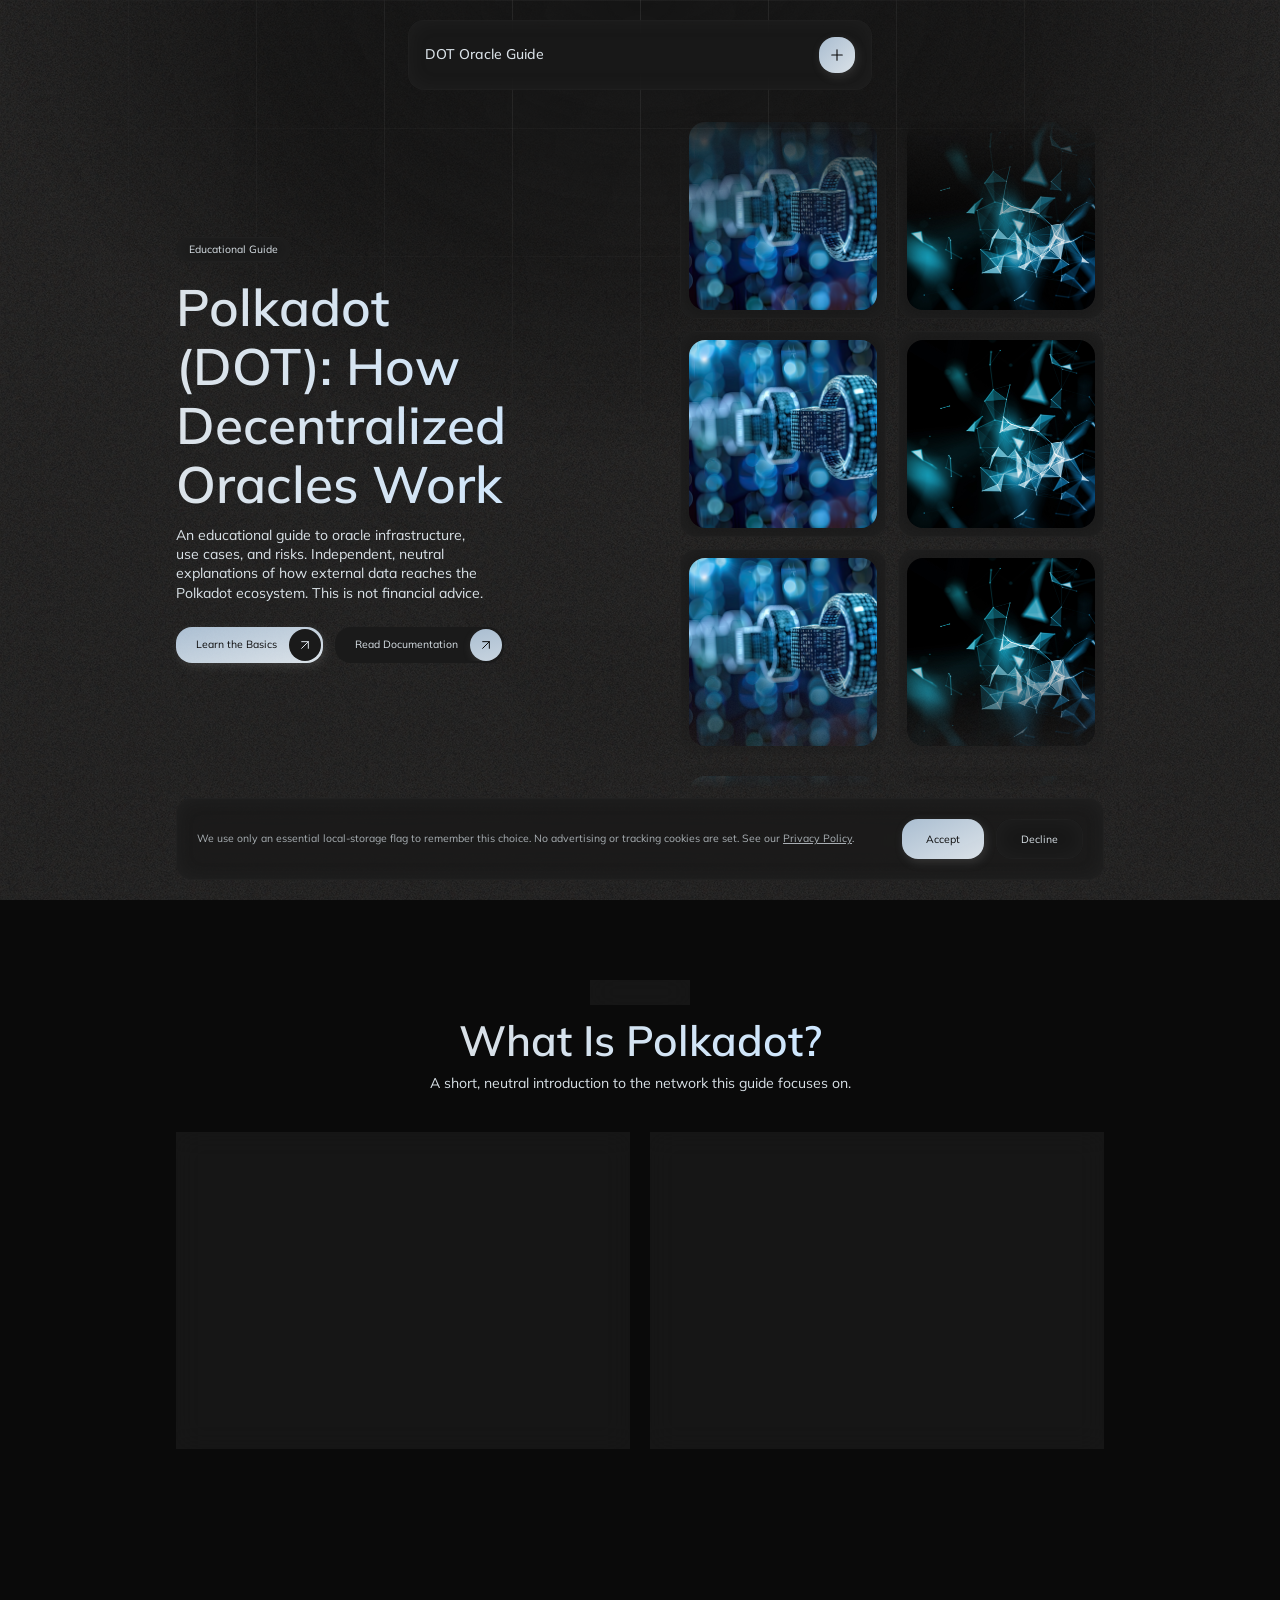
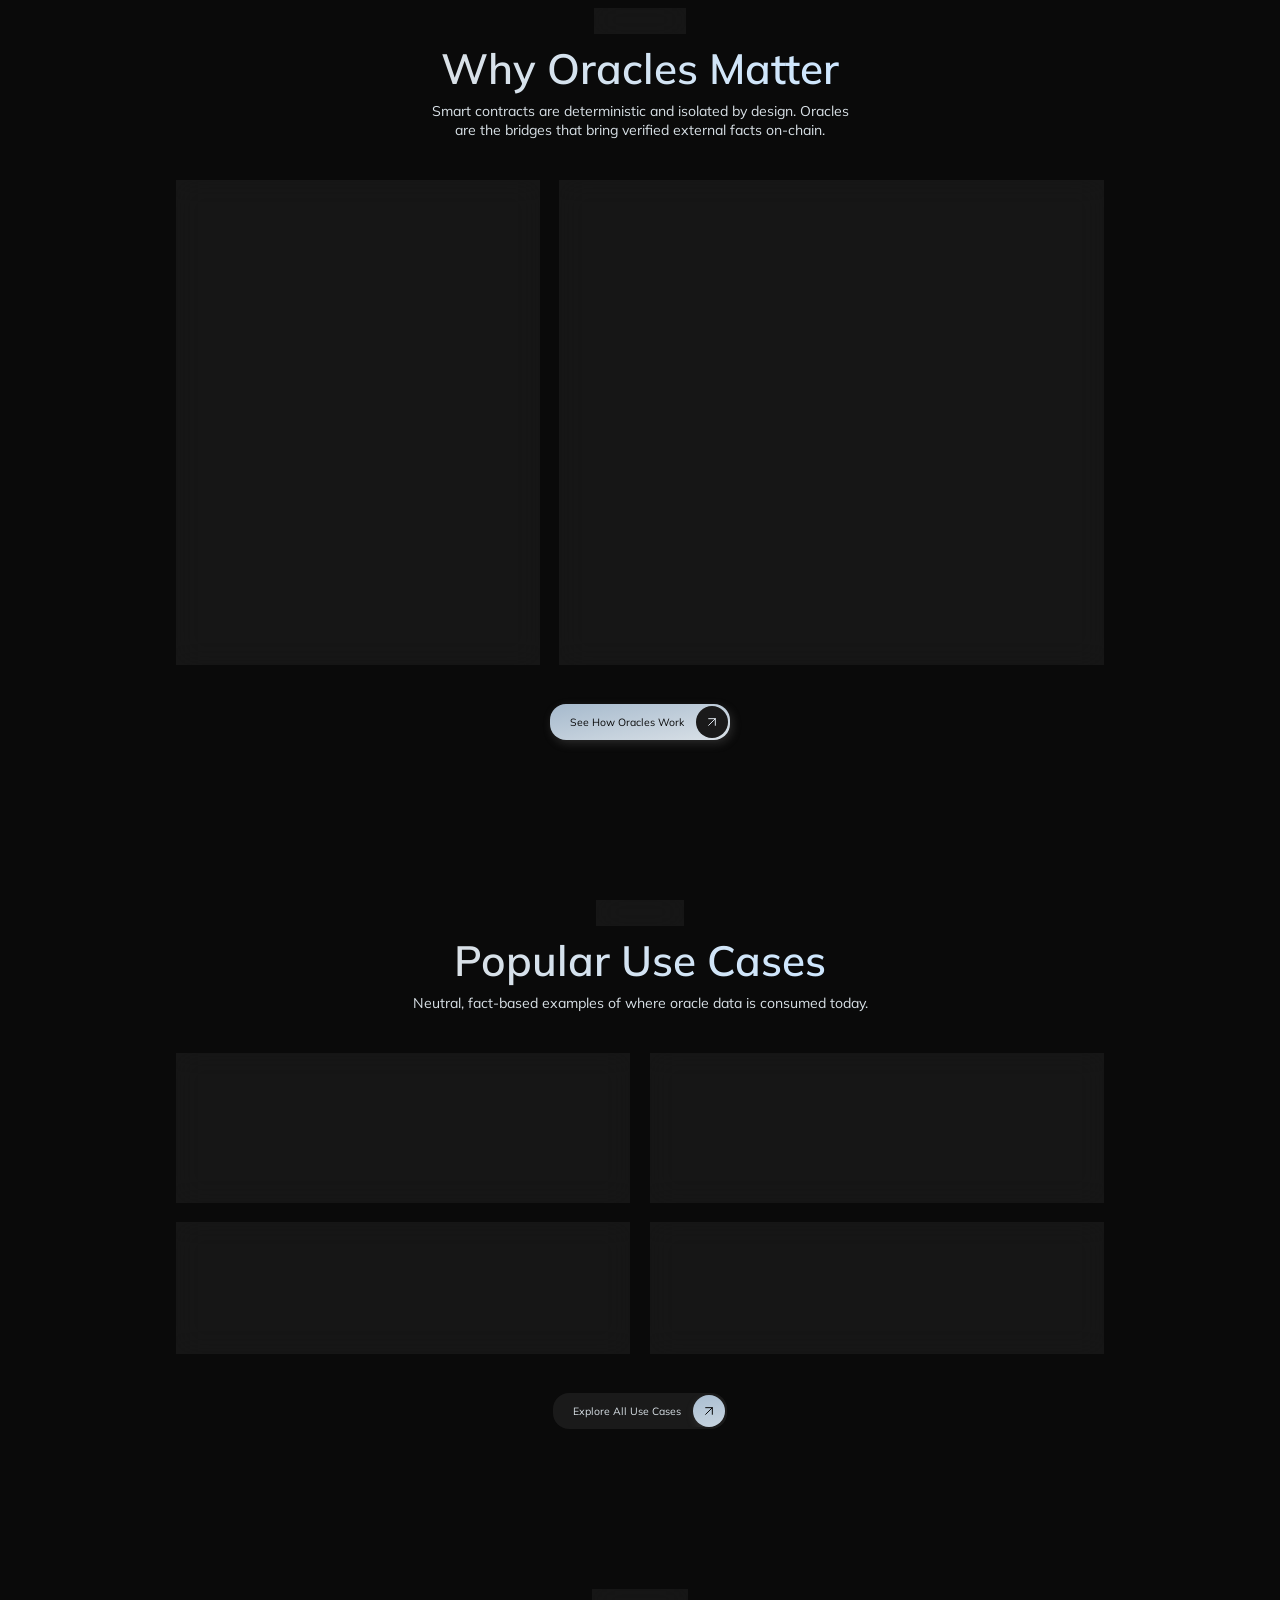
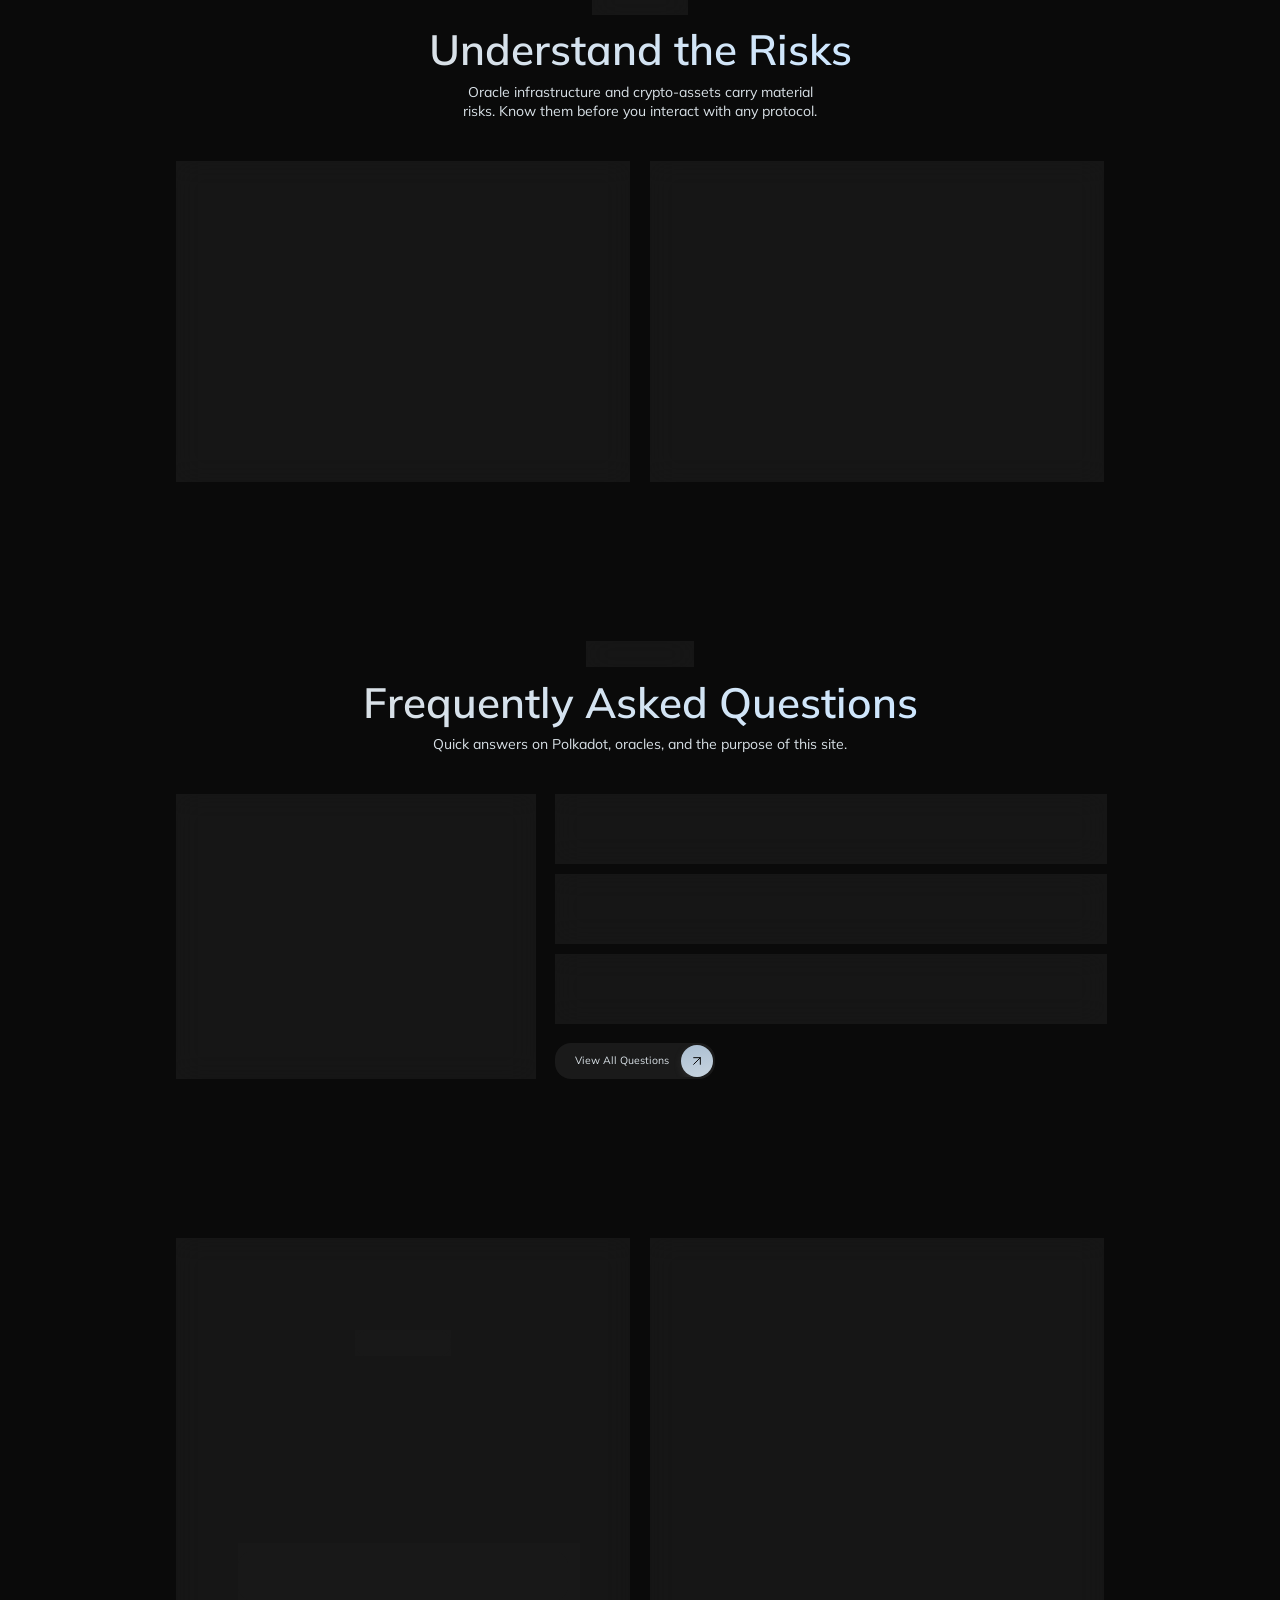
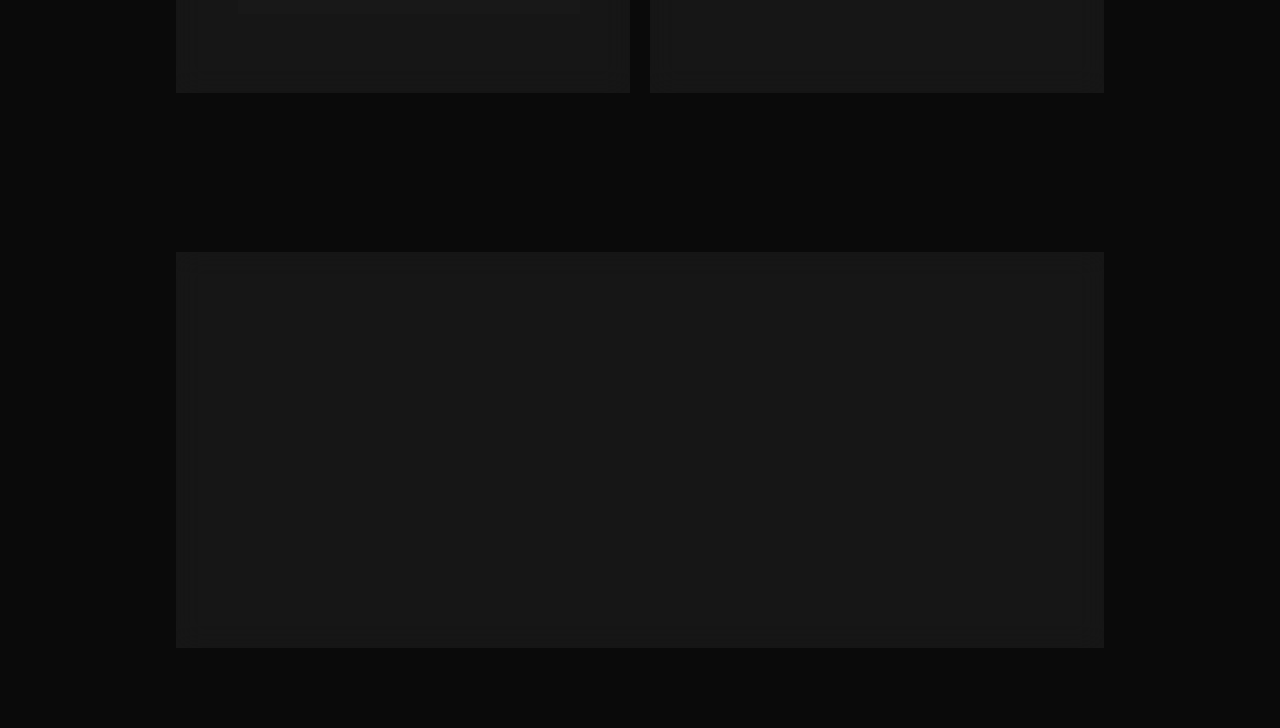
==== commit 090cd049: "Fix font loading via Google Fonts import, clarify contact form message Co-authored-by: walimab247-pr" ====
--- a/index.html
+++ b/index.html
@@ -16,7 +16,7 @@
     <meta name="twitter:title" content="Polkadot (DOT): How Decentralized Oracles Work | DOT Oracle Guide">
     <meta name="twitter:description" content="An educational guide to Polkadot oracle infrastructure, use cases, and risks. Neutral explanations of how off-chain data reaches the Polkadot ecosystem. Not financial advice.">
     <meta name="twitter:image" content="https://dot-oracle.guide/assets/img/3d-rendering-blockchain-technology_23-2151480184.jpg">
-    <link href="/assets/css2.css" rel="stylesheet">
+    
     <link href="/assets/main.css" rel="stylesheet">
 </head>
   <body>
--- a/assets/main.css
+++ b/assets/main.css
@@ -5404,4 +5404,6 @@
   @supports ((-webkit-hyphens: none) and (not (margin-trim: inline))) or ((-moz-orient: inline) and (not (color:rgb(from red r g b)))) {
   *, ::before, ::after, ::backdrop { --tw-translate-x: 0; --tw-translate-y: 0; --tw-translate-z: 0; --tw-scale-x: 1; --tw-scale-y: 1; --tw-scale-z: 1; --tw-rotate-x: initial; --tw-rotate-y: initial; --tw-rotate-z: initial; --tw-skew-x: initial; --tw-skew-y: initial; --tw-space-y-reverse: 0; --tw-space-x-reverse: 0; --tw-divide-y-reverse: 0; --tw-border-style: solid; --tw-gradient-position: initial; --tw-gradient-from: #0000; --tw-gradient-via: #0000; --tw-gradient-to: #0000; --tw-gradient-stops: initial; --tw-gradient-via-stops: initial; --tw-gradient-from-position: 0%; --tw-gradient-via-position: 50%; --tw-gradient-to-position: 100%; --tw-leading: initial; --tw-font-weight: initial; --tw-tracking: initial; --tw-ordinal: initial; --tw-slashed-zero: initial; --tw-numeric-figure: initial; --tw-numeric-spacing: initial; --tw-numeric-fraction: initial; --tw-shadow: 0 0 #0000; --tw-shadow-color: initial; --tw-shadow-alpha: 100%; --tw-inset-shadow: 0 0 #0000; --tw-inset-shadow-color: initial; --tw-inset-shadow-alpha: 100%; --tw-ring-color: initial; --tw-ring-shadow: 0 0 #0000; --tw-inset-ring-color: initial; --tw-inset-ring-shadow: 0 0 #0000; --tw-ring-inset: initial; --tw-ring-offset-width: 0px; --tw-ring-offset-color: #fff; --tw-ring-offset-shadow: 0 0 #0000; --tw-outline-style: solid; --tw-blur: initial; --tw-brightness: initial; --tw-contrast: initial; --tw-grayscale: initial; --tw-hue-rotate: initial; --tw-invert: initial; --tw-opacity: initial; --tw-saturate: initial; --tw-sepia: initial; --tw-drop-shadow: initial; --tw-drop-shadow-color: initial; --tw-drop-shadow-alpha: 100%; --tw-drop-shadow-size: initial; --tw-backdrop-blur: initial; --tw-backdrop-brightness: initial; --tw-backdrop-contrast: initial; --tw-backdrop-grayscale: initial; --tw-backdrop-hue-rotate: initial; --tw-backdrop-invert: initial; --tw-backdrop-opacity: initial; --tw-backdrop-saturate: initial; --tw-backdrop-sepia: initial; --tw-duration: initial; --tw-ease: initial; --tw-content: ""; }
 }
-}+}
+/* Anchor targets clear the fixed navbar */
+[id] { scroll-margin-top: 6rem; }
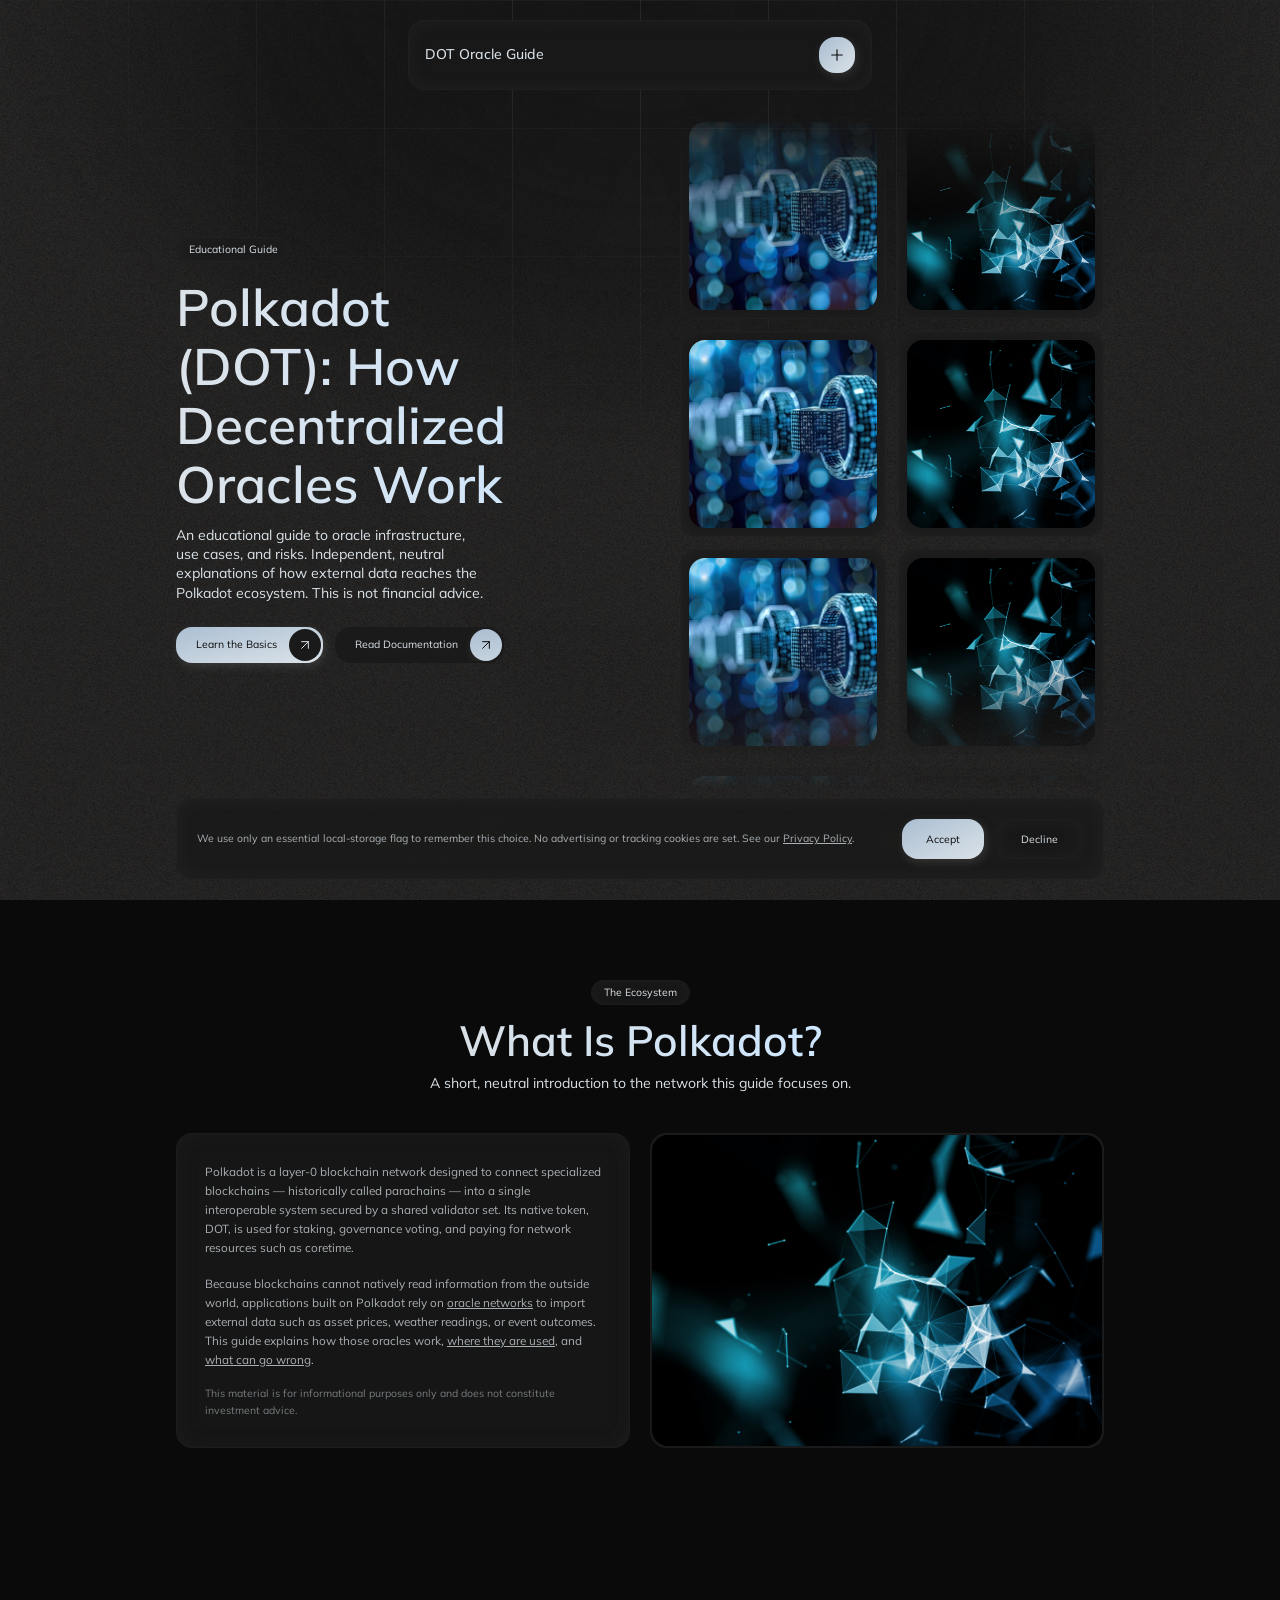
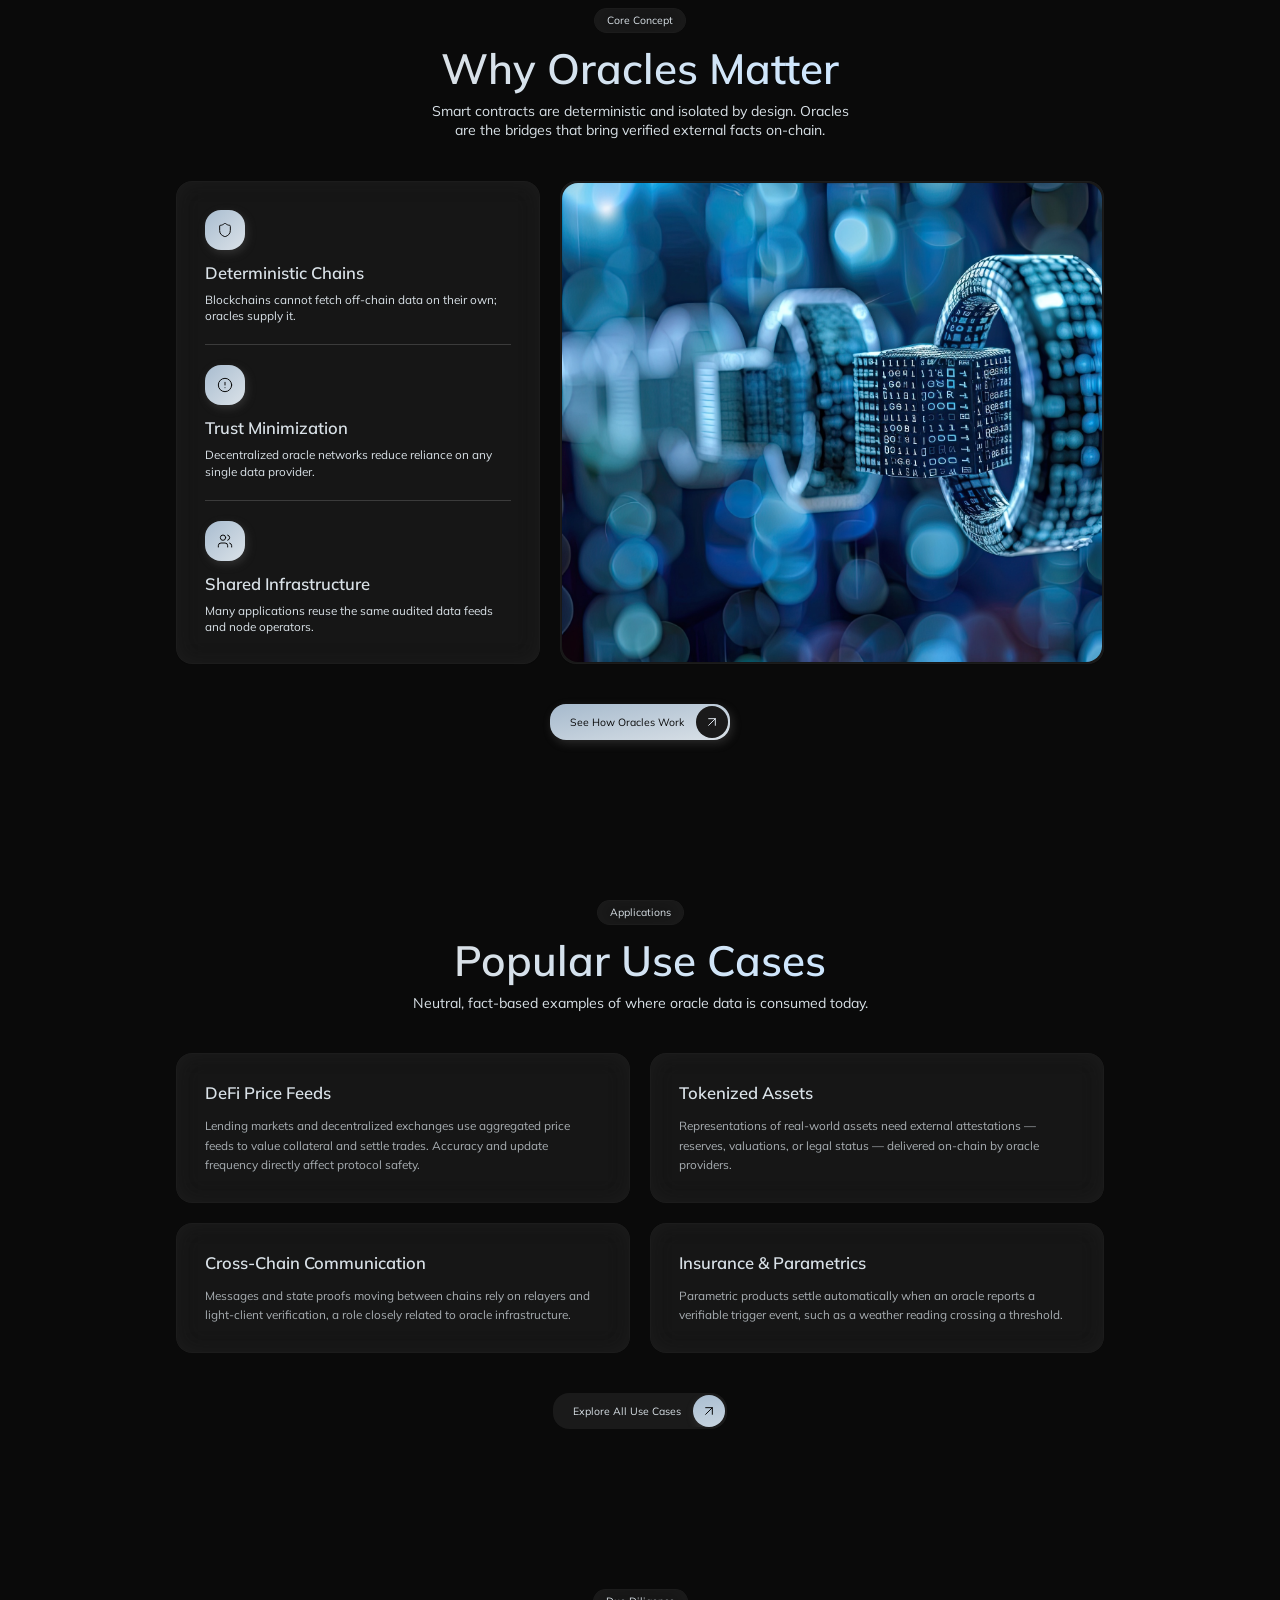
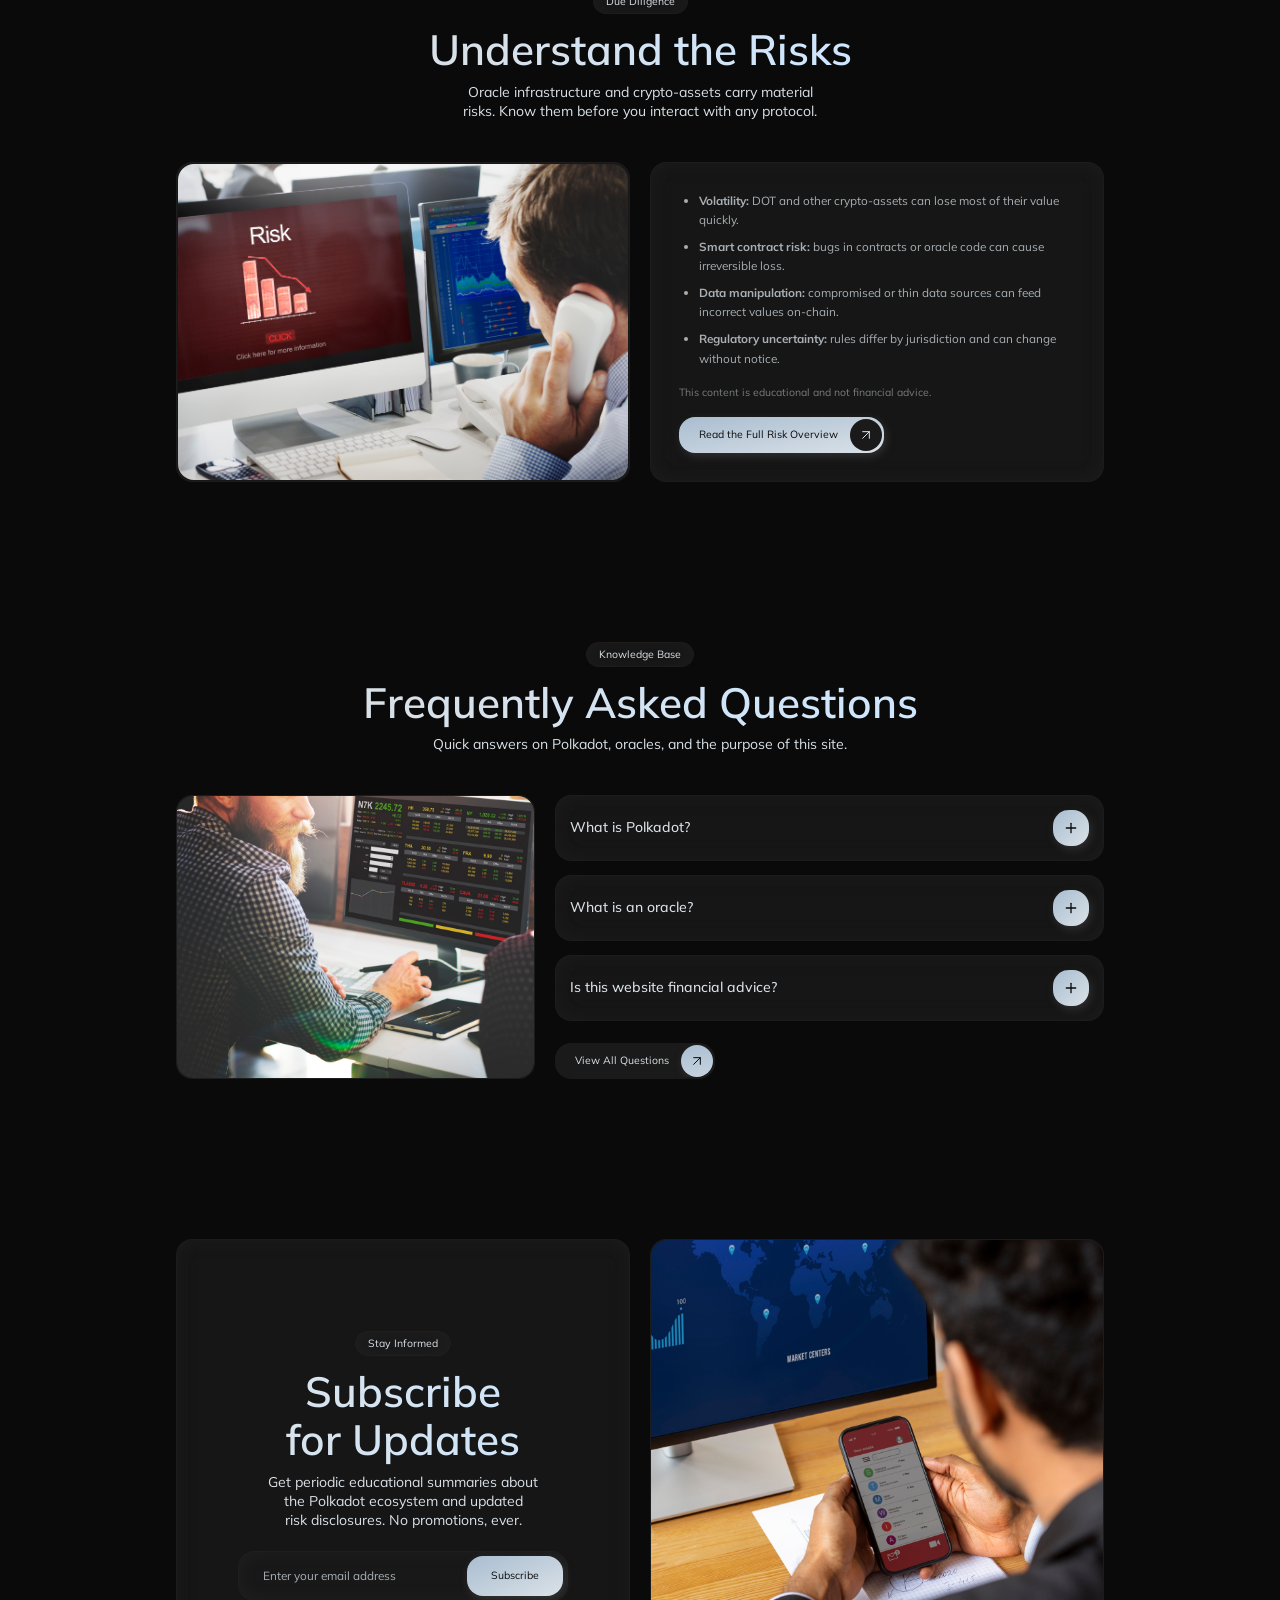
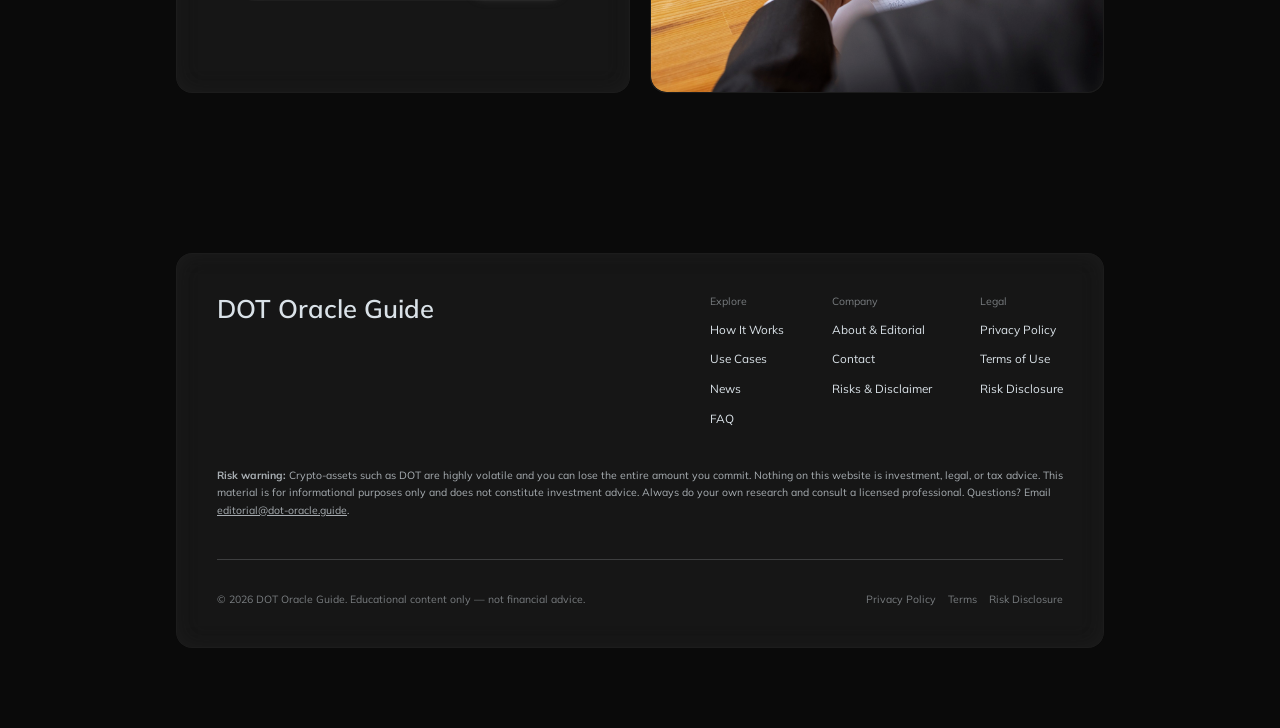
==== commit c77e2bcc: "Use relative asset paths so styles load under subpath hosting Co-authored-by: walimab247-prog <30625" ====
--- a/index.html
+++ b/index.html
@@ -17,17 +17,17 @@
     <meta name="twitter:description" content="An educational guide to Polkadot oracle infrastructure, use cases, and risks. Neutral explanations of how off-chain data reaches the Polkadot ecosystem. Not financial advice.">
     <meta name="twitter:image" content="https://dot-oracle.guide/assets/img/3d-rendering-blockchain-technology_23-2151480184.jpg">
     
-    <link href="/assets/main.css" rel="stylesheet">
+    <link href="assets/main.css" rel="stylesheet">
 </head>
   <body>
-    <div id="root"><div class="fixed inset-0 -z-10 overflow-hidden bg-background-accent/10 pointer-events-none select-none" aria-hidden="true"><div class="absolute inset-0 bg-repeat mix-blend-overlay opacity-10 bg-noise bg-size-[512px]"></div></div><nav data-section="navbar" class="fixed z-1000 top-5 left-1/2 -translate-x-1/2 w-content-width"><div class="mx-auto w-full md:w-1/2 overflow-hidden rounded backdrop-blur-sm card"><div class="relative z-10 flex items-center justify-between gap-3 xl:gap-4 2xl:gap-5 p-3 xl:p-4 2xl:p-5"><a href="/" class="text-xl font-medium text-foreground">DOT Oracle Guide</a><div class="flex items-center justify-center shrink-0 size-9 rounded cursor-pointer primary-button"><svg xmlns="http://www.w3.org/2000/svg" width="24" height="24" viewBox="0 0 24 24" fill="none" stroke="currentColor" stroke-width="1.5" stroke-linecap="round" stroke-linejoin="round" class="lucide lucide-plus w-1/2 h-1/2 text-primary-cta-text transition-transform duration-300 rotate-0" aria-hidden="true"><path d="M5 12h14"></path><path d="M12 5v14"></path></svg></div></div><div id="nav-menu" class="hidden relative z-10 flex-col items-start gap-1 px-3 pb-3 xl:px-4 xl:pb-4 2xl:px-5 2xl:pb-5 border-t border-foreground/20"><a href="/" class="text-base py-2 hover:opacity-75 transition-opacity">Home</a><a href="/how-it-works/" class="text-base py-2 hover:opacity-75 transition-opacity">How It Works</a><a href="/use-cases/" class="text-base py-2 hover:opacity-75 transition-opacity">Use Cases</a><a href="/news/" class="text-base py-2 hover:opacity-75 transition-opacity">News</a><a href="/risks/" class="text-base py-2 hover:opacity-75 transition-opacity">Risks</a><a href="/faq/" class="text-base py-2 hover:opacity-75 transition-opacity">FAQ</a><a href="/about/" class="text-base py-2 hover:opacity-75 transition-opacity">About</a></div></div></nav><main class="flex-grow"><div id="home-hero" data-section="home-hero"><section aria-label="Hero section" class="relative flex items-center h-fit md:h-svh pt-25 pb-20 md:py-0"><div class="absolute inset-0 -z-10 overflow-hidden pointer-events-none select-none" aria-hidden="true"><div class="absolute inset-0 bg-background mask-[radial-gradient(50%_50%_at_50%_0%,white_0%,transparent_100%)] bg-[linear-gradient(to_right,color-mix(in_srgb,var(--color-background-accent)_20%,transparent)_1px,transparent_1px),linear-gradient(to_bottom,color-mix(in_srgb,var(--color-background-accent)_10%,transparent)_1px,transparent_1px)] bg-size-[10vw_10vw]"></div><div class="absolute -top-[400px] left-1/2 -translate-x-1/2 w-[1142px] h-[129vh] overflow-hidden blur-lg mask-[radial-gradient(50%_109%,#000_0%,#000000f6_0%,transparent_96%)]"><div class="absolute -top-[352px] -bottom-[920px] left-[calc(50%-17.5px)] w-[35px] origin-top overflow-hidden bg-[radial-gradient(50%_50%_at_50%_50%,var(--color-background-accent)_0%,transparent_100%)]" style="--ray-opacity: 1; transform: rotate(-20deg); animation: 4s ease-in-out infinite both ray-pulse;"></div><div class="absolute -top-[352px] -bottom-[920px] left-[calc(50%-17.5px)] w-[35px] origin-top overflow-hidden bg-[radial-gradient(50%_50%_at_50%_50%,var(--color-background-accent)_0%,transparent_100%)]" style="--ray-opacity: 0.6; transform: rotate(-12deg); animation: 3.5s ease-in-out 0.5s infinite both ray-pulse;"></div><div class="absolute -top-[352px] -bottom-[920px] left-[calc(50%-10px)] w-[20px] origin-top overflow-hidden bg-[radial-gradient(50%_50%_at_50%_50%,var(--color-background-accent)_0%,transparent_100%)]" style="--ray-opacity: 0.45; transform: scale(0.9) rotate(-5deg); animation: 5s ease-in-out 1.2s infinite both ray-pulse;"></div><div class="absolute -top-[352px] -bottom-[920px] left-[calc(50%-7.5px)] w-[15px] origin-top overflow-hidden bg-[radial-gradient(50%_50%_at_50%_50%,var(--color-background-accent)_0%,transparent_100%)]" style="--ray-opacity: 0.625; transform: rotate(-3deg); animation: 3s ease-in-out 0.3s infinite both ray-pulse;"></div><div class="absolute -top-[352px] -bottom-[920px] left-[calc(50%-20px)] w-[40px] origin-top overflow-hidden bg-[radial-gradient(50%_50%_at_50%_50%,var(--color-background-accent)_0%,transparent_100%)]" style="--ray-opacity: 0.1; transform: scale(0.79) rotate(0deg); animation: 4.5s ease-in-out 0.8s infinite both ray-pulse;"></div><div class="absolute -top-[352px] -bottom-[920px] left-[calc(50%-10px)] w-[20px] origin-top overflow-hidden bg-[radial-gradient(50%_50%_at_50%_50%,var(--color-background-accent)_0%,transparent_100%)]" style="--ray-opacity: 0.525; transform: rotate(3deg); animation: 3.2s ease-in-out 1.5s infinite both ray-pulse;"></div><div class="absolute -top-[352px] -bottom-[920px] left-[calc(50%-7.5px)] w-[15px] origin-top overflow-hidden bg-[radial-gradient(50%_50%_at_50%_50%,var(--color-background-accent)_0%,transparent_100%)]" style="--ray-opacity: 0.725; transform: scale(0.9) rotate(5deg); animation: 4.2s ease-in-out 0.2s infinite both ray-pulse;"></div><div class="absolute -top-[352px] -bottom-[920px] left-[calc(50%-17.5px)] w-[35px] origin-top overflow-hidden bg-[radial-gradient(50%_50%_at_50%_50%,var(--color-background-accent)_0%,transparent_100%)]" style="--ray-opacity: 0.6; transform: rotate(12deg); animation: 3.8s ease-in-out 1s infinite both ray-pulse;"></div><div class="absolute -top-[352px] -bottom-[920px] left-[calc(50%-17.5px)] w-[35px] origin-top overflow-hidden bg-[radial-gradient(50%_50%_at_50%_50%,var(--color-background-accent)_0%,transparent_100%)]" style="--ray-opacity: 1; transform: rotate(20deg); animation: 4s ease-in-out 0.7s infinite both ray-pulse;"></div><div class="absolute left-[calc(50%-599px)] -top-[352px] -bottom-[46px] w-[1198px] opacity-[0.025] overflow-hidden bg-[radial-gradient(50%_50%_at_50%_50%,var(--color-background-accent)_0%,transparent_100%)]"></div><div class="absolute left-[calc(50%-432.5px)] -top-[252px] w-[865px] h-[929px] opacity-10 overflow-hidden bg-[radial-gradient(50%_50%_at_50%_50%,var(--color-background-accent)_0%,transparent_100%)]"></div><div class="absolute left-[calc(50%-432.5px)] -top-[252px] w-[865px] h-[929px] opacity-10 overflow-hidden bg-[radial-gradient(50%_50%_at_50%_50%,var(--color-background-accent)_0%,transparent_100%)]"></div></div></div><div class="flex flex-col md:flex-row items-center gap-12 md:gap-20 w-content-width mx-auto"><div class="w-full md:w-1/2"><div class="flex flex-col items-center md:items-start gap-3"><div class="px-3 py-1 mb-1 text-sm card rounded w-fit"><p>Educational Guide</p></div><h1 class="bg-gradient-to-r from-foreground to-primary-cta bg-clip-text text-transparent pb-[0.1em] -mb-[0.1em] text-7xl 2xl:text-8xl leading-[1.15] font-semibold text-center md:text-left text-balance">Polkadot (DOT): How Decentralized Oracles Work</h1><p class="md:max-w-8/10 text-lg md:text-xl leading-snug text-center md:text-left text-balance">An educational guide to oracle infrastructure, use cases, and risks. Independent, neutral explanations of how external data reaches the Polkadot ecosystem. This is not financial advice.</p><div class="flex flex-wrap max-md:justify-center gap-3 mt-2 md:mt-3"><div style="opacity: 1; transform: none;"><a href="/how-it-works/" class="group relative flex items-center gap-3 min-w-0 w-fit max-w-full py-0.5 pl-5 pr-0.5 text-sm rounded cursor-pointer primary-button text-primary-cta-text"><span class="relative z-10 flex-1 truncate md:transition-colors md:duration-500 md:ease-out text-primary-cta-text md:group-hover:text-secondary-cta-text">Learn the Basics</span><div class="relative z-10 flex items-center justify-center size-8 rounded text-secondary-cta-text"><svg xmlns="http://www.w3.org/2000/svg" width="24" height="24" viewBox="0 0 24 24" fill="none" stroke="currentColor" stroke-width="1.5" stroke-linecap="round" stroke-linejoin="round" class="lucide lucide-arrow-up-right size-4" aria-hidden="true"><path d="M7 7h10v10"></path><path d="M7 17 17 7"></path></svg></div><div class="absolute inset-0.5 z-0 overflow-hidden rounded pointer-events-none"><div class="h-full w-full rounded -translate-x-[calc(-100%+2rem)] md:transition-transform md:duration-500 md:ease-out md:group-hover:translate-x-0 secondary-button"></div></div></a></div><div style="opacity: 1; transform: none;"><a href="/faq/" class="group relative flex items-center gap-3 min-w-0 w-fit max-w-full py-0.5 pl-5 pr-0.5 text-sm rounded cursor-pointer secondary-button text-secondary-cta-text"><span class="relative z-10 flex-1 truncate md:transition-colors md:duration-500 md:ease-out text-secondary-cta-text md:group-hover:text-primary-cta-text">Read Documentation</span><div class="relative z-10 flex items-center justify-center size-8 rounded text-primary-cta-text"><svg xmlns="http://www.w3.org/2000/svg" width="24" height="24" viewBox="0 0 24 24" fill="none" stroke="currentColor" stroke-width="1.5" stroke-linecap="round" stroke-linejoin="round" class="lucide lucide-arrow-up-right size-4" aria-hidden="true"><path d="M7 7h10v10"></path><path d="M7 17 17 7"></path></svg></div><div class="absolute inset-0.5 z-0 overflow-hidden rounded pointer-events-none"><div class="h-full w-full rounded -translate-x-[calc(-100%+2rem)] md:transition-transform md:duration-500 md:ease-out md:group-hover:translate-x-0 primary-button"></div></div></a></div></div></div></div><div class="w-full md:w-1/2 h-100 md:h-[75vh] flex gap-2 xl:gap-3 2xl:gap-4 overflow-hidden"><div class="flex-1 overflow-hidden mask-fade-y-medium"><div class="flex flex-col gap-2 xl:gap-3 2xl:gap-4 animate-marquee-vertical"><div class="shrink-0 aspect-square p-1 xl:p-2 2xl:p-3 card rounded overflow-hidden"><img alt="3D rendering of blockchain technology blocks" class="w-full h-full min-h-0 object-cover rounded" src="/assets/img/3d-rendering-blockchain-technology_23-2151480184.jpg"></div><div class="shrink-0 aspect-square p-1 xl:p-2 2xl:p-3 card rounded overflow-hidden"><img alt="3D rendering of blockchain technology blocks" class="w-full h-full min-h-0 object-cover rounded" src="/assets/img/3d-rendering-blockchain-technology_23-2151480184.jpg"></div><div class="shrink-0 aspect-square p-1 xl:p-2 2xl:p-3 card rounded overflow-hidden"><img alt="3D rendering of blockchain technology blocks" class="w-full h-full min-h-0 object-cover rounded" src="/assets/img/3d-rendering-blockchain-technology_23-2151480184.jpg"></div><div class="shrink-0 aspect-square p-1 xl:p-2 2xl:p-3 card rounded overflow-hidden"><img alt="3D rendering of blockchain technology blocks" class="w-full h-full min-h-0 object-cover rounded" src="/assets/img/3d-rendering-blockchain-technology_23-2151480184.jpg"></div></div></div><div class="flex-1 overflow-hidden mask-fade-y-medium"><div class="flex flex-col gap-2 xl:gap-3 2xl:gap-4 animate-marquee-vertical-reverse"><div class="shrink-0 aspect-square p-1 xl:p-2 2xl:p-3 card rounded overflow-hidden"><img alt="Abstract network of connected nodes and lines" class="w-full h-full min-h-0 object-cover rounded" src="/assets/img/3d-plexus-background-with-connecting-lines-dots-network-communications_1048-12336.jpg"></div><div class="shrink-0 aspect-square p-1 xl:p-2 2xl:p-3 card rounded overflow-hidden"><img alt="Abstract network of connected nodes and lines" class="w-full h-full min-h-0 object-cover rounded" src="/assets/img/3d-plexus-background-with-connecting-lines-dots-network-communications_1048-12336.jpg"></div><div class="shrink-0 aspect-square p-1 xl:p-2 2xl:p-3 card rounded overflow-hidden"><img alt="Abstract network of connected nodes and lines" class="w-full h-full min-h-0 object-cover rounded" src="/assets/img/3d-plexus-background-with-connecting-lines-dots-network-communications_1048-12336.jpg"></div><div class="shrink-0 aspect-square p-1 xl:p-2 2xl:p-3 card rounded overflow-hidden"><img alt="Abstract network of connected nodes and lines" class="w-full h-full min-h-0 object-cover rounded" src="/assets/img/3d-plexus-background-with-connecting-lines-dots-network-communications_1048-12336.jpg"></div></div></div></div></div></section></div><div id="intro" data-section="intro"><section aria-label="Polkadot ecosystem introduction" class="py-20"><div class="w-content-width mx-auto flex flex-col gap-8 md:gap-10"><div class="flex flex-col items-center gap-2"><div class="px-3 py-1 mb-1 text-sm card rounded w-fit"><p>The Ecosystem</p></div><h2 class="bg-gradient-to-r from-foreground to-primary-cta bg-clip-text text-transparent pb-[0.1em] -mb-[0.1em] md:max-w-8/10 text-6xl 2xl:text-7xl leading-[1.15] font-semibold text-center text-balance">What Is Polkadot?</h2><p class="md:max-w-7/10 text-lg md:text-xl leading-snug text-center text-balance">A short, neutral introduction to the network this guide focuses on.</p></div>
+    <div id="root"><div class="fixed inset-0 -z-10 overflow-hidden bg-background-accent/10 pointer-events-none select-none" aria-hidden="true"><div class="absolute inset-0 bg-repeat mix-blend-overlay opacity-10 bg-noise bg-size-[512px]"></div></div><nav data-section="navbar" class="fixed z-1000 top-5 left-1/2 -translate-x-1/2 w-content-width"><div class="mx-auto w-full md:w-1/2 overflow-hidden rounded backdrop-blur-sm card"><div class="relative z-10 flex items-center justify-between gap-3 xl:gap-4 2xl:gap-5 p-3 xl:p-4 2xl:p-5"><a href="/" class="text-xl font-medium text-foreground">DOT Oracle Guide</a><div class="flex items-center justify-center shrink-0 size-9 rounded cursor-pointer primary-button"><svg xmlns="http://www.w3.org/2000/svg" width="24" height="24" viewBox="0 0 24 24" fill="none" stroke="currentColor" stroke-width="1.5" stroke-linecap="round" stroke-linejoin="round" class="lucide lucide-plus w-1/2 h-1/2 text-primary-cta-text transition-transform duration-300 rotate-0" aria-hidden="true"><path d="M5 12h14"></path><path d="M12 5v14"></path></svg></div></div><div id="nav-menu" class="hidden relative z-10 flex-col items-start gap-1 px-3 pb-3 xl:px-4 xl:pb-4 2xl:px-5 2xl:pb-5 border-t border-foreground/20"><a href="/" class="text-base py-2 hover:opacity-75 transition-opacity">Home</a><a href="/how-it-works/" class="text-base py-2 hover:opacity-75 transition-opacity">How It Works</a><a href="/use-cases/" class="text-base py-2 hover:opacity-75 transition-opacity">Use Cases</a><a href="/news/" class="text-base py-2 hover:opacity-75 transition-opacity">News</a><a href="/risks/" class="text-base py-2 hover:opacity-75 transition-opacity">Risks</a><a href="/faq/" class="text-base py-2 hover:opacity-75 transition-opacity">FAQ</a><a href="/about/" class="text-base py-2 hover:opacity-75 transition-opacity">About</a></div></div></nav><main class="flex-grow"><div id="home-hero" data-section="home-hero"><section aria-label="Hero section" class="relative flex items-center h-fit md:h-svh pt-25 pb-20 md:py-0"><div class="absolute inset-0 -z-10 overflow-hidden pointer-events-none select-none" aria-hidden="true"><div class="absolute inset-0 bg-background mask-[radial-gradient(50%_50%_at_50%_0%,white_0%,transparent_100%)] bg-[linear-gradient(to_right,color-mix(in_srgb,var(--color-background-accent)_20%,transparent)_1px,transparent_1px),linear-gradient(to_bottom,color-mix(in_srgb,var(--color-background-accent)_10%,transparent)_1px,transparent_1px)] bg-size-[10vw_10vw]"></div><div class="absolute -top-[400px] left-1/2 -translate-x-1/2 w-[1142px] h-[129vh] overflow-hidden blur-lg mask-[radial-gradient(50%_109%,#000_0%,#000000f6_0%,transparent_96%)]"><div class="absolute -top-[352px] -bottom-[920px] left-[calc(50%-17.5px)] w-[35px] origin-top overflow-hidden bg-[radial-gradient(50%_50%_at_50%_50%,var(--color-background-accent)_0%,transparent_100%)]" style="--ray-opacity: 1; transform: rotate(-20deg); animation: 4s ease-in-out infinite both ray-pulse;"></div><div class="absolute -top-[352px] -bottom-[920px] left-[calc(50%-17.5px)] w-[35px] origin-top overflow-hidden bg-[radial-gradient(50%_50%_at_50%_50%,var(--color-background-accent)_0%,transparent_100%)]" style="--ray-opacity: 0.6; transform: rotate(-12deg); animation: 3.5s ease-in-out 0.5s infinite both ray-pulse;"></div><div class="absolute -top-[352px] -bottom-[920px] left-[calc(50%-10px)] w-[20px] origin-top overflow-hidden bg-[radial-gradient(50%_50%_at_50%_50%,var(--color-background-accent)_0%,transparent_100%)]" style="--ray-opacity: 0.45; transform: scale(0.9) rotate(-5deg); animation: 5s ease-in-out 1.2s infinite both ray-pulse;"></div><div class="absolute -top-[352px] -bottom-[920px] left-[calc(50%-7.5px)] w-[15px] origin-top overflow-hidden bg-[radial-gradient(50%_50%_at_50%_50%,var(--color-background-accent)_0%,transparent_100%)]" style="--ray-opacity: 0.625; transform: rotate(-3deg); animation: 3s ease-in-out 0.3s infinite both ray-pulse;"></div><div class="absolute -top-[352px] -bottom-[920px] left-[calc(50%-20px)] w-[40px] origin-top overflow-hidden bg-[radial-gradient(50%_50%_at_50%_50%,var(--color-background-accent)_0%,transparent_100%)]" style="--ray-opacity: 0.1; transform: scale(0.79) rotate(0deg); animation: 4.5s ease-in-out 0.8s infinite both ray-pulse;"></div><div class="absolute -top-[352px] -bottom-[920px] left-[calc(50%-10px)] w-[20px] origin-top overflow-hidden bg-[radial-gradient(50%_50%_at_50%_50%,var(--color-background-accent)_0%,transparent_100%)]" style="--ray-opacity: 0.525; transform: rotate(3deg); animation: 3.2s ease-in-out 1.5s infinite both ray-pulse;"></div><div class="absolute -top-[352px] -bottom-[920px] left-[calc(50%-7.5px)] w-[15px] origin-top overflow-hidden bg-[radial-gradient(50%_50%_at_50%_50%,var(--color-background-accent)_0%,transparent_100%)]" style="--ray-opacity: 0.725; transform: scale(0.9) rotate(5deg); animation: 4.2s ease-in-out 0.2s infinite both ray-pulse;"></div><div class="absolute -top-[352px] -bottom-[920px] left-[calc(50%-17.5px)] w-[35px] origin-top overflow-hidden bg-[radial-gradient(50%_50%_at_50%_50%,var(--color-background-accent)_0%,transparent_100%)]" style="--ray-opacity: 0.6; transform: rotate(12deg); animation: 3.8s ease-in-out 1s infinite both ray-pulse;"></div><div class="absolute -top-[352px] -bottom-[920px] left-[calc(50%-17.5px)] w-[35px] origin-top overflow-hidden bg-[radial-gradient(50%_50%_at_50%_50%,var(--color-background-accent)_0%,transparent_100%)]" style="--ray-opacity: 1; transform: rotate(20deg); animation: 4s ease-in-out 0.7s infinite both ray-pulse;"></div><div class="absolute left-[calc(50%-599px)] -top-[352px] -bottom-[46px] w-[1198px] opacity-[0.025] overflow-hidden bg-[radial-gradient(50%_50%_at_50%_50%,var(--color-background-accent)_0%,transparent_100%)]"></div><div class="absolute left-[calc(50%-432.5px)] -top-[252px] w-[865px] h-[929px] opacity-10 overflow-hidden bg-[radial-gradient(50%_50%_at_50%_50%,var(--color-background-accent)_0%,transparent_100%)]"></div><div class="absolute left-[calc(50%-432.5px)] -top-[252px] w-[865px] h-[929px] opacity-10 overflow-hidden bg-[radial-gradient(50%_50%_at_50%_50%,var(--color-background-accent)_0%,transparent_100%)]"></div></div></div><div class="flex flex-col md:flex-row items-center gap-12 md:gap-20 w-content-width mx-auto"><div class="w-full md:w-1/2"><div class="flex flex-col items-center md:items-start gap-3"><div class="px-3 py-1 mb-1 text-sm card rounded w-fit"><p>Educational Guide</p></div><h1 class="bg-gradient-to-r from-foreground to-primary-cta bg-clip-text text-transparent pb-[0.1em] -mb-[0.1em] text-7xl 2xl:text-8xl leading-[1.15] font-semibold text-center md:text-left text-balance">Polkadot (DOT): How Decentralized Oracles Work</h1><p class="md:max-w-8/10 text-lg md:text-xl leading-snug text-center md:text-left text-balance">An educational guide to oracle infrastructure, use cases, and risks. Independent, neutral explanations of how external data reaches the Polkadot ecosystem. This is not financial advice.</p><div class="flex flex-wrap max-md:justify-center gap-3 mt-2 md:mt-3"><div style="opacity: 1; transform: none;"><a href="/how-it-works/" class="group relative flex items-center gap-3 min-w-0 w-fit max-w-full py-0.5 pl-5 pr-0.5 text-sm rounded cursor-pointer primary-button text-primary-cta-text"><span class="relative z-10 flex-1 truncate md:transition-colors md:duration-500 md:ease-out text-primary-cta-text md:group-hover:text-secondary-cta-text">Learn the Basics</span><div class="relative z-10 flex items-center justify-center size-8 rounded text-secondary-cta-text"><svg xmlns="http://www.w3.org/2000/svg" width="24" height="24" viewBox="0 0 24 24" fill="none" stroke="currentColor" stroke-width="1.5" stroke-linecap="round" stroke-linejoin="round" class="lucide lucide-arrow-up-right size-4" aria-hidden="true"><path d="M7 7h10v10"></path><path d="M7 17 17 7"></path></svg></div><div class="absolute inset-0.5 z-0 overflow-hidden rounded pointer-events-none"><div class="h-full w-full rounded -translate-x-[calc(-100%+2rem)] md:transition-transform md:duration-500 md:ease-out md:group-hover:translate-x-0 secondary-button"></div></div></a></div><div style="opacity: 1; transform: none;"><a href="/faq/" class="group relative flex items-center gap-3 min-w-0 w-fit max-w-full py-0.5 pl-5 pr-0.5 text-sm rounded cursor-pointer secondary-button text-secondary-cta-text"><span class="relative z-10 flex-1 truncate md:transition-colors md:duration-500 md:ease-out text-secondary-cta-text md:group-hover:text-primary-cta-text">Read Documentation</span><div class="relative z-10 flex items-center justify-center size-8 rounded text-primary-cta-text"><svg xmlns="http://www.w3.org/2000/svg" width="24" height="24" viewBox="0 0 24 24" fill="none" stroke="currentColor" stroke-width="1.5" stroke-linecap="round" stroke-linejoin="round" class="lucide lucide-arrow-up-right size-4" aria-hidden="true"><path d="M7 7h10v10"></path><path d="M7 17 17 7"></path></svg></div><div class="absolute inset-0.5 z-0 overflow-hidden rounded pointer-events-none"><div class="h-full w-full rounded -translate-x-[calc(-100%+2rem)] md:transition-transform md:duration-500 md:ease-out md:group-hover:translate-x-0 primary-button"></div></div></a></div></div></div></div><div class="w-full md:w-1/2 h-100 md:h-[75vh] flex gap-2 xl:gap-3 2xl:gap-4 overflow-hidden"><div class="flex-1 overflow-hidden mask-fade-y-medium"><div class="flex flex-col gap-2 xl:gap-3 2xl:gap-4 animate-marquee-vertical"><div class="shrink-0 aspect-square p-1 xl:p-2 2xl:p-3 card rounded overflow-hidden"><img alt="3D rendering of blockchain technology blocks" class="w-full h-full min-h-0 object-cover rounded" src="assets/img/3d-rendering-blockchain-technology_23-2151480184.jpg"></div><div class="shrink-0 aspect-square p-1 xl:p-2 2xl:p-3 card rounded overflow-hidden"><img alt="3D rendering of blockchain technology blocks" class="w-full h-full min-h-0 object-cover rounded" src="assets/img/3d-rendering-blockchain-technology_23-2151480184.jpg"></div><div class="shrink-0 aspect-square p-1 xl:p-2 2xl:p-3 card rounded overflow-hidden"><img alt="3D rendering of blockchain technology blocks" class="w-full h-full min-h-0 object-cover rounded" src="assets/img/3d-rendering-blockchain-technology_23-2151480184.jpg"></div><div class="shrink-0 aspect-square p-1 xl:p-2 2xl:p-3 card rounded overflow-hidden"><img alt="3D rendering of blockchain technology blocks" class="w-full h-full min-h-0 object-cover rounded" src="assets/img/3d-rendering-blockchain-technology_23-2151480184.jpg"></div></div></div><div class="flex-1 overflow-hidden mask-fade-y-medium"><div class="flex flex-col gap-2 xl:gap-3 2xl:gap-4 animate-marquee-vertical-reverse"><div class="shrink-0 aspect-square p-1 xl:p-2 2xl:p-3 card rounded overflow-hidden"><img alt="Abstract network of connected nodes and lines" class="w-full h-full min-h-0 object-cover rounded" src="assets/img/3d-plexus-background-with-connecting-lines-dots-network-communications_1048-12336.jpg"></div><div class="shrink-0 aspect-square p-1 xl:p-2 2xl:p-3 card rounded overflow-hidden"><img alt="Abstract network of connected nodes and lines" class="w-full h-full min-h-0 object-cover rounded" src="assets/img/3d-plexus-background-with-connecting-lines-dots-network-communications_1048-12336.jpg"></div><div class="shrink-0 aspect-square p-1 xl:p-2 2xl:p-3 card rounded overflow-hidden"><img alt="Abstract network of connected nodes and lines" class="w-full h-full min-h-0 object-cover rounded" src="assets/img/3d-plexus-background-with-connecting-lines-dots-network-communications_1048-12336.jpg"></div><div class="shrink-0 aspect-square p-1 xl:p-2 2xl:p-3 card rounded overflow-hidden"><img alt="Abstract network of connected nodes and lines" class="w-full h-full min-h-0 object-cover rounded" src="assets/img/3d-plexus-background-with-connecting-lines-dots-network-communications_1048-12336.jpg"></div></div></div></div></div></section></div><div id="intro" data-section="intro"><section aria-label="Polkadot ecosystem introduction" class="py-20"><div class="w-content-width mx-auto flex flex-col gap-8 md:gap-10"><div class="flex flex-col items-center gap-2"><div class="px-3 py-1 mb-1 text-sm card rounded w-fit"><p>The Ecosystem</p></div><h2 class="bg-gradient-to-r from-foreground to-primary-cta bg-clip-text text-transparent pb-[0.1em] -mb-[0.1em] md:max-w-8/10 text-6xl 2xl:text-7xl leading-[1.15] font-semibold text-center text-balance">What Is Polkadot?</h2><p class="md:max-w-7/10 text-lg md:text-xl leading-snug text-center text-balance">A short, neutral introduction to the network this guide focuses on.</p></div>
 <div class="grid grid-cols-1 md:grid-cols-2 gap-5">
 <div class="p-6 xl:p-7 2xl:p-8 card rounded flex flex-col gap-4">
 <p class="text-base leading-relaxed opacity-75">Polkadot is a layer-0 blockchain network designed to connect specialized blockchains — historically called parachains — into a single interoperable system secured by a shared validator set. Its native token, DOT, is used for staking, governance voting, and paying for network resources such as coretime.</p>
 <p class="text-base leading-relaxed opacity-75">Because blockchains cannot natively read information from the outside world, applications built on Polkadot rely on <a href="/how-it-works/" class="underline hover:opacity-75">oracle networks</a> to import external data such as asset prices, weather readings, or event outcomes. This guide explains how those oracles work, <a href="/use-cases/" class="underline hover:opacity-75">where they are used</a>, and <a href="/risks/" class="underline hover:opacity-75">what can go wrong</a>.</p>
 <p class="text-sm leading-relaxed opacity-50">This material is for informational purposes only and does not constitute investment advice.</p>
 </div>
-<div class="h-80 md:h-auto card rounded overflow-hidden p-px"><div class="relative size-full"><img alt="Abstract network of connected nodes and lines" class="w-full h-full min-h-0 absolute inset-0 object-cover rounded" src="/assets/img/3d-plexus-background-with-connecting-lines-dots-network-communications_1048-12336.jpg" loading="lazy"></div></div>
+<div class="h-80 md:h-auto card rounded overflow-hidden p-px"><div class="relative size-full"><img alt="Abstract network of connected nodes and lines" class="w-full h-full min-h-0 absolute inset-0 object-cover rounded" src="assets/img/3d-plexus-background-with-connecting-lines-dots-network-communications_1048-12336.jpg" loading="lazy"></div></div>
 </div></div></section></div><div id="why-oracles" data-section="why-oracles"><section aria-label="Why oracles matter" class="py-20"><div class="flex flex-col gap-8 md:gap-10 mx-auto w-content-width"><div class="flex flex-col items-center gap-2"><div class="px-3 py-1 mb-1 text-sm card rounded w-fit"><p>Core Concept</p></div><h2 class="bg-gradient-to-r from-foreground to-primary-cta bg-clip-text text-transparent pb-[0.1em] -mb-[0.1em] md:max-w-8/10 text-6xl 2xl:text-7xl leading-[1.15] font-semibold text-center text-balance">Why Oracles Matter</h2><p class="md:max-w-7/10 text-lg md:text-xl leading-snug text-center text-balance">Smart contracts are deterministic and isolated by design. Oracles are the bridges that bring verified external facts on-chain.</p></div>
 <div class="flex flex-col md:flex-row md:items-stretch gap-5">
 <div class="flex flex-col justify-center gap-4 xl:gap-5 2xl:gap-6 p-6 xl:p-7 2xl:p-8 w-full md:w-4/10 2xl:w-35/100 card rounded">
@@ -35,7 +35,7 @@
 <div><div class="flex flex-col gap-2"><div class="flex items-center justify-center shrink-0 mb-1 size-10 primary-button rounded"><svg xmlns="http://www.w3.org/2000/svg" width="24" height="24" viewBox="0 0 24 24" fill="none" stroke="currentColor" stroke-width="1.5" stroke-linecap="round" stroke-linejoin="round" class="lucide lucide-circle-alert h-2/5 w-2/5 text-primary-cta-text" aria-hidden="true"><circle cx="12" cy="12" r="10"></circle><line x1="12" x2="12" y1="8" y2="12"></line><line x1="12" x2="12.01" y1="16" y2="16"></line></svg></div><h3 class="text-2xl font-semibold">Trust Minimization</h3><p class="text-base leading-snug">Decentralized oracle networks reduce reliance on any single data provider.</p></div><div class="mt-4 xl:mt-5 2xl:mt-6 border-b border-accent/40"></div></div>
 <div><div class="flex flex-col gap-2"><div class="flex items-center justify-center shrink-0 mb-1 size-10 primary-button rounded"><svg xmlns="http://www.w3.org/2000/svg" width="24" height="24" viewBox="0 0 24 24" fill="none" stroke="currentColor" stroke-width="1.5" stroke-linecap="round" stroke-linejoin="round" class="lucide lucide-users h-2/5 w-2/5 text-primary-cta-text" aria-hidden="true"><path d="M16 21v-2a4 4 0 0 0-4-4H6a4 4 0 0 0-4 4v2"></path><path d="M16 3.128a4 4 0 0 1 0 7.744"></path><path d="M22 21v-2a4 4 0 0 0-3-3.87"></path><circle cx="9" cy="7" r="4"></circle></svg></div><h3 class="text-2xl font-semibold">Shared Infrastructure</h3><p class="text-base leading-snug">Many applications reuse the same audited data feeds and node operators.</p></div></div>
 </div>
-<div class="p-px w-full md:w-6/10 2xl:w-7/10 h-80 md:h-auto card rounded overflow-hidden"><div class="relative size-full"><img alt="3D rendering of blockchain technology blocks" class="w-full h-full min-h-0 absolute inset-0 object-cover rounded" src="/assets/img/3d-rendering-blockchain-technology_23-2151480184.jpg" loading="lazy"></div></div>
+<div class="p-px w-full md:w-6/10 2xl:w-7/10 h-80 md:h-auto card rounded overflow-hidden"><div class="relative size-full"><img alt="3D rendering of blockchain technology blocks" class="w-full h-full min-h-0 absolute inset-0 object-cover rounded" src="assets/img/3d-rendering-blockchain-technology_23-2151480184.jpg" loading="lazy"></div></div>
 </div>
 <div class="flex flex-wrap justify-center gap-3"><div><a href="/how-it-works/" class="group relative flex items-center gap-3 min-w-0 w-fit max-w-full py-0.5 pl-5 pr-0.5 text-sm rounded cursor-pointer primary-button text-primary-cta-text"><span class="relative z-10 flex-1 truncate md:transition-colors md:duration-500 md:ease-out text-primary-cta-text md:group-hover:text-secondary-cta-text">See How Oracles Work</span><div class="relative z-10 flex items-center justify-center size-8 rounded text-secondary-cta-text"><svg xmlns="http://www.w3.org/2000/svg" width="24" height="24" viewBox="0 0 24 24" fill="none" stroke="currentColor" stroke-width="1.5" stroke-linecap="round" stroke-linejoin="round" class="lucide lucide-arrow-up-right size-4" aria-hidden="true"><path d="M7 7h10v10"></path><path d="M7 17 17 7"></path></svg></div><div class="absolute inset-0.5 z-0 overflow-hidden rounded pointer-events-none"><div class="h-full w-full rounded -translate-x-[calc(-100%+2rem)] md:transition-transform md:duration-500 md:ease-out md:group-hover:translate-x-0 secondary-button"></div></div></a></div></div>
 </div></section></div><div id="use-cases" data-section="use-cases"><section aria-label="Popular use cases" class="py-20"><div class="w-content-width mx-auto flex flex-col gap-8 md:gap-10"><div class="flex flex-col items-center gap-2"><div class="px-3 py-1 mb-1 text-sm card rounded w-fit"><p>Applications</p></div><h2 class="bg-gradient-to-r from-foreground to-primary-cta bg-clip-text text-transparent pb-[0.1em] -mb-[0.1em] md:max-w-8/10 text-6xl 2xl:text-7xl leading-[1.15] font-semibold text-center text-balance">Popular Use Cases</h2><p class="md:max-w-7/10 text-lg md:text-xl leading-snug text-center text-balance">Neutral, fact-based examples of where oracle data is consumed today.</p></div>
@@ -48,7 +48,7 @@
 <div class="flex flex-wrap justify-center gap-3"><div><a href="/use-cases/" class="group relative flex items-center gap-3 min-w-0 w-fit max-w-full py-0.5 pl-5 pr-0.5 text-sm rounded cursor-pointer secondary-button text-secondary-cta-text"><span class="relative z-10 flex-1 truncate md:transition-colors md:duration-500 md:ease-out text-secondary-cta-text md:group-hover:text-primary-cta-text">Explore All Use Cases</span><div class="relative z-10 flex items-center justify-center size-8 rounded text-primary-cta-text"><svg xmlns="http://www.w3.org/2000/svg" width="24" height="24" viewBox="0 0 24 24" fill="none" stroke="currentColor" stroke-width="1.5" stroke-linecap="round" stroke-linejoin="round" class="lucide lucide-arrow-up-right size-4" aria-hidden="true"><path d="M7 7h10v10"></path><path d="M7 17 17 7"></path></svg></div><div class="absolute inset-0.5 z-0 overflow-hidden rounded pointer-events-none"><div class="h-full w-full rounded -translate-x-[calc(-100%+2rem)] md:transition-transform md:duration-500 md:ease-out md:group-hover:translate-x-0 primary-button"></div></div></a></div></div>
 </div></section></div><div id="risks" data-section="risks"><section aria-label="Understand the risks" class="py-20"><div class="w-content-width mx-auto flex flex-col gap-8 md:gap-10"><div class="flex flex-col items-center gap-2"><div class="px-3 py-1 mb-1 text-sm card rounded w-fit"><p>Due Diligence</p></div><h2 class="bg-gradient-to-r from-foreground to-primary-cta bg-clip-text text-transparent pb-[0.1em] -mb-[0.1em] md:max-w-8/10 text-6xl 2xl:text-7xl leading-[1.15] font-semibold text-center text-balance">Understand the Risks</h2><p class="md:max-w-7/10 text-lg md:text-xl leading-snug text-center text-balance">Oracle infrastructure and crypto-assets carry material risks. Know them before you interact with any protocol.</p></div>
 <div class="grid grid-cols-1 md:grid-cols-2 gap-5">
-<div class="h-80 md:h-auto card rounded overflow-hidden p-px order-2 md:order-1"><div class="relative size-full"><img alt="Conceptual image about risk and uncertainty" class="w-full h-full min-h-0 absolute inset-0 object-cover rounded" src="/assets/img/risk-gamble-opportunity-swot-weakness-unsure-concept_53876-122989.jpg" loading="lazy"></div></div>
+<div class="h-80 md:h-auto card rounded overflow-hidden p-px order-2 md:order-1"><div class="relative size-full"><img alt="Conceptual image about risk and uncertainty" class="w-full h-full min-h-0 absolute inset-0 object-cover rounded" src="assets/img/risk-gamble-opportunity-swot-weakness-unsure-concept_53876-122989.jpg" loading="lazy"></div></div>
 <div class="p-6 xl:p-7 2xl:p-8 card rounded flex flex-col gap-4 order-1 md:order-2">
 <ul class="list-disc pl-5 flex flex-col gap-2 text-base leading-relaxed opacity-75">
 <li><strong>Volatility:</strong> DOT and other crypto-assets can lose most of their value quickly.</li>
@@ -60,7 +60,7 @@
 <div class="flex flex-wrap gap-3"><div><a href="/risks/" class="group relative flex items-center gap-3 min-w-0 w-fit max-w-full py-0.5 pl-5 pr-0.5 text-sm rounded cursor-pointer primary-button text-primary-cta-text"><span class="relative z-10 flex-1 truncate md:transition-colors md:duration-500 md:ease-out text-primary-cta-text md:group-hover:text-secondary-cta-text">Read the Full Risk Overview</span><div class="relative z-10 flex items-center justify-center size-8 rounded text-secondary-cta-text"><svg xmlns="http://www.w3.org/2000/svg" width="24" height="24" viewBox="0 0 24 24" fill="none" stroke="currentColor" stroke-width="1.5" stroke-linecap="round" stroke-linejoin="round" class="lucide lucide-arrow-up-right size-4" aria-hidden="true"><path d="M7 7h10v10"></path><path d="M7 17 17 7"></path></svg></div><div class="absolute inset-0.5 z-0 overflow-hidden rounded pointer-events-none"><div class="h-full w-full rounded -translate-x-[calc(-100%+2rem)] md:transition-transform md:duration-500 md:ease-out md:group-hover:translate-x-0 secondary-button"></div></div></a></div></div>
 </div></div></div></section></div><div id="faq" data-section="faq"><section aria-label="FAQ preview" class="py-20"><div class="w-content-width mx-auto flex flex-col gap-8 md:gap-10"><div class="flex flex-col items-center gap-2"><div class="px-3 py-1 mb-1 text-sm card rounded w-fit"><p>Knowledge Base</p></div><h2 class="bg-gradient-to-r from-foreground to-primary-cta bg-clip-text text-transparent pb-[0.1em] -mb-[0.1em] md:max-w-8/10 text-6xl 2xl:text-7xl leading-[1.15] font-semibold text-center text-balance">Frequently Asked Questions</h2><p class="md:max-w-7/10 text-lg md:text-xl leading-snug text-center text-balance">Quick answers on Polkadot, oracles, and the purpose of this site.</p></div>
 <div class="grid grid-cols-1 md:grid-cols-5 gap-5">
-<div class="card relative md:col-span-2 h-80 md:h-auto rounded overflow-hidden"><img alt="Abstract financial data visualization" class="min-h-0 rounded absolute inset-0 size-full object-cover" src="/assets/img/stock-exchange-trading-forex-finance-graphic-concept_53876-122997.jpg" loading="lazy"></div>
+<div class="card relative md:col-span-2 h-80 md:h-auto rounded overflow-hidden"><img alt="Abstract financial data visualization" class="min-h-0 rounded absolute inset-0 size-full object-cover" src="assets/img/stock-exchange-trading-forex-finance-graphic-concept_53876-122997.jpg" loading="lazy"></div>
 <div class="md:col-span-3 flex flex-col gap-3 xl:gap-3.5 2xl:gap-4"><div class="p-3 xl:p-3.5 2xl:p-4 rounded card select-none" data-faq-item><button type="button" data-faq-toggle class="w-full flex items-center justify-between gap-3 xl:gap-3.5 2xl:gap-4 text-left cursor-pointer bg-transparent"><h3 class="text-lg md:text-xl font-medium leading-snug">What is Polkadot?</h3><span class="flex shrink-0 items-center justify-center size-8 md:size-9 rounded primary-button"><svg xmlns="http://www.w3.org/2000/svg" width="24" height="24" viewBox="0 0 24 24" fill="none" stroke="currentColor" stroke-width="2" stroke-linecap="round" stroke-linejoin="round" class="lucide lucide-plus size-3.5 md:size-4 text-primary-cta-text transition-transform duration-300" aria-hidden="true"><path d="M5 12h14"></path><path d="M12 5v14"></path></svg></span></button><div class="hidden pt-3" data-faq-answer><p class="text-sm md:text-base opacity-75 leading-relaxed">Polkadot is a layer-0 network that connects specialized blockchains into one interoperable system with shared security. It was launched in 2020 by the Web3 Foundation based on a design by Gavin Wood.</p></div></div><div class="p-3 xl:p-3.5 2xl:p-4 rounded card select-none" data-faq-item><button type="button" data-faq-toggle class="w-full flex items-center justify-between gap-3 xl:gap-3.5 2xl:gap-4 text-left cursor-pointer bg-transparent"><h3 class="text-lg md:text-xl font-medium leading-snug">What is an oracle?</h3><span class="flex shrink-0 items-center justify-center size-8 md:size-9 rounded primary-button"><svg xmlns="http://www.w3.org/2000/svg" width="24" height="24" viewBox="0 0 24 24" fill="none" stroke="currentColor" stroke-width="2" stroke-linecap="round" stroke-linejoin="round" class="lucide lucide-plus size-3.5 md:size-4 text-primary-cta-text transition-transform duration-300" aria-hidden="true"><path d="M5 12h14"></path><path d="M12 5v14"></path></svg></span></button><div class="hidden pt-3" data-faq-answer><p class="text-sm md:text-base opacity-75 leading-relaxed">An oracle is infrastructure that delivers external, off-chain data (like asset prices) to smart contracts, usually via a decentralized network of independent node operators.</p></div></div><div class="p-3 xl:p-3.5 2xl:p-4 rounded card select-none" data-faq-item><button type="button" data-faq-toggle class="w-full flex items-center justify-between gap-3 xl:gap-3.5 2xl:gap-4 text-left cursor-pointer bg-transparent"><h3 class="text-lg md:text-xl font-medium leading-snug">Is this website financial advice?</h3><span class="flex shrink-0 items-center justify-center size-8 md:size-9 rounded primary-button"><svg xmlns="http://www.w3.org/2000/svg" width="24" height="24" viewBox="0 0 24 24" fill="none" stroke="currentColor" stroke-width="2" stroke-linecap="round" stroke-linejoin="round" class="lucide lucide-plus size-3.5 md:size-4 text-primary-cta-text transition-transform duration-300" aria-hidden="true"><path d="M5 12h14"></path><path d="M12 5v14"></path></svg></span></button><div class="hidden pt-3" data-faq-answer><p class="text-sm md:text-base opacity-75 leading-relaxed">No. Everything here is educational and informational. We do not recommend buying, selling, or holding any asset.</p></div></div>
 <div class="flex flex-wrap gap-3 mt-2"><div><a href="/faq/" class="group relative flex items-center gap-3 min-w-0 w-fit max-w-full py-0.5 pl-5 pr-0.5 text-sm rounded cursor-pointer secondary-button text-secondary-cta-text"><span class="relative z-10 flex-1 truncate md:transition-colors md:duration-500 md:ease-out text-secondary-cta-text md:group-hover:text-primary-cta-text">View All Questions</span><div class="relative z-10 flex items-center justify-center size-8 rounded text-primary-cta-text"><svg xmlns="http://www.w3.org/2000/svg" width="24" height="24" viewBox="0 0 24 24" fill="none" stroke="currentColor" stroke-width="1.5" stroke-linecap="round" stroke-linejoin="round" class="lucide lucide-arrow-up-right size-4" aria-hidden="true"><path d="M7 7h10v10"></path><path d="M7 17 17 7"></path></svg></div><div class="absolute inset-0.5 z-0 overflow-hidden rounded pointer-events-none"><div class="h-full w-full rounded -translate-x-[calc(-100%+2rem)] md:transition-transform md:duration-500 md:ease-out md:group-hover:translate-x-0 primary-button"></div></div></a></div></div>
 </div></div></div></section></div><div id="contact" data-section="contact"><section aria-label="Newsletter section" class="py-20"><div class="w-content-width mx-auto"><div class="grid grid-cols-1 md:grid-cols-2 gap-5">
@@ -68,8 +68,8 @@
 <p class="md:max-w-8/10 text-lg md:text-xl leading-snug text-center text-balance">Get periodic educational summaries about the Polkadot ecosystem and updated risk disclosures. No promotions, ever.</p>
 <form data-form class="flex flex-col md:flex-row w-full md:w-8/10 2xl:w-6/10 gap-3 md:gap-1 p-1 mt-2 md:mt-3 card rounded"><input placeholder="Enter your email address" required class="flex-1 px-5 py-3 md:py-0 text-base text-center md:text-left bg-transparent placeholder:opacity-75 focus:outline-none truncate" aria-label="Email address" type="email"><button type="submit" class="flex items-center justify-center h-10 px-6 text-sm rounded primary-button text-primary-cta-text cursor-pointer">Subscribe</button></form>
 </div></div>
-<div class="h-100 md:h-auto md:aspect-square card rounded overflow-hidden"><img alt="Person reviewing market charts on a screen" class="w-full h-full min-h-0 object-cover rounded" src="/assets/img/person-looking-finance-graphs_52683-116602.jpg" loading="lazy"></div>
+<div class="h-100 md:h-auto md:aspect-square card rounded overflow-hidden"><img alt="Person reviewing market charts on a screen" class="w-full h-full min-h-0 object-cover rounded" src="assets/img/person-looking-finance-graphs_52683-116602.jpg" loading="lazy"></div>
 </div></div></section></div></main><footer data-section="footer" aria-label="Site footer" class="w-full py-20"><div class="w-content-width mx-auto p-10 rounded-lg card"><div class="flex flex-col md:flex-row gap-10 md:gap-0 justify-between items-start mb-10"><h2 class="text-4xl font-semibold">DOT Oracle Guide</h2><div class="w-full md:w-fit flex flex-wrap gap-y-10 md:gap-12"><div class="w-1/2 md:w-auto flex flex-col items-start gap-3"><h3 class="text-sm opacity-50 truncate">Explore</h3><a href="/how-it-works/" class="text-base hover:opacity-75 transition-opacity">How It Works</a><a href="/use-cases/" class="text-base hover:opacity-75 transition-opacity">Use Cases</a><a href="/news/" class="text-base hover:opacity-75 transition-opacity">News</a><a href="/faq/" class="text-base hover:opacity-75 transition-opacity">FAQ</a></div><div class="w-1/2 md:w-auto flex flex-col items-start gap-3"><h3 class="text-sm opacity-50 truncate">Company</h3><a href="/about/" class="text-base hover:opacity-75 transition-opacity">About &amp; Editorial</a><a href="/about/#contact" class="text-base hover:opacity-75 transition-opacity">Contact</a><a href="/risks/" class="text-base hover:opacity-75 transition-opacity">Risks &amp; Disclaimer</a></div><div class="w-1/2 md:w-auto flex flex-col items-start gap-3"><h3 class="text-sm opacity-50 truncate">Legal</h3><a href="/privacy/" class="text-base hover:opacity-75 transition-opacity">Privacy Policy</a><a href="/terms/" class="text-base hover:opacity-75 transition-opacity">Terms of Use</a><a href="/risk-disclosure/" class="text-base hover:opacity-75 transition-opacity">Risk Disclosure</a></div></div></div><p class="text-sm opacity-75 leading-relaxed mb-10"><strong>Risk warning:</strong> Crypto-assets such as DOT are highly volatile and you can lose the entire amount you commit. Nothing on this website is investment, legal, or tax advice. This material is for informational purposes only and does not constitute investment advice. Always do your own research and consult a licensed professional. Questions? Email <a href="mailto:editorial@dot-oracle.guide" class="underline hover:opacity-75">editorial@dot-oracle.guide</a>.</p><div class="flex flex-col md:flex-row gap-3 items-start md:items-center justify-between pt-8 border-t border-foreground/20"><span class="text-sm opacity-50">© 2026 DOT Oracle Guide. Educational content only — not financial advice.</span><div class="flex items-center gap-3"><a href="/privacy/" class="text-sm opacity-50 hover:opacity-75 transition-opacity">Privacy Policy</a><a href="/terms/" class="text-sm opacity-50 hover:opacity-75 transition-opacity">Terms</a><a href="/risk-disclosure/" class="text-sm opacity-50 hover:opacity-75 transition-opacity">Risk Disclosure</a></div></div></div></footer><div id="cookie-banner" class="hidden fixed bottom-5 left-1/2 -translate-x-1/2 z-1000 w-content-width" role="dialog" aria-label="Cookie consent"><div class="card rounded backdrop-blur-sm p-5 flex flex-col md:flex-row items-start md:items-center justify-between gap-3"><p class="text-sm opacity-75 leading-relaxed">We use only an essential local-storage flag to remember this choice. No advertising or tracking cookies are set. See our <a href="/privacy/" class="underline hover:opacity-75">Privacy Policy</a>.</p><div class="flex items-center gap-3 shrink-0"><button id="cookie-accept" type="button" class="flex items-center justify-center h-10 px-6 text-sm rounded primary-button text-primary-cta-text cursor-pointer">Accept</button><button id="cookie-decline" type="button" class="flex items-center justify-center h-10 px-6 text-sm rounded card cursor-pointer hover:opacity-75 transition-opacity">Decline</button></div></div></div></div>
-    <script src="/assets/main.js" defer></script>
+    <script src="assets/main.js" defer></script>
   </body>
 </html>
--- a/assets/main.css
+++ b/assets/main.css
@@ -1039,7 +1039,7 @@
 }
   .bg-\[radial-gradient\(50\%_50\%_at_50\%_50\%\,var\(--color-background-accent\)_0\%\,transparent_100\%\)\] { background-image: radial-gradient(50% 50% at 50% 50%,var(--color-background-accent) 0%,transparent 100%); }
   .bg-\[radial-gradient\(130\%_130\%_at_50\%_15\%\,var\(--background\)_40\%\,var\(--color-background-accent\)_100\%\)\] { background-image: radial-gradient(130% 130% at 50% 15%,var(--background) 40%,var(--color-background-accent) 100%); }
-  .bg-noise { background-image: url("/assets/noise.webp"); }
+  .bg-noise { background-image: url("noise.webp"); }
   .from-accent { --tw-gradient-from: var(--accent); --tw-gradient-stops: var(--tw-gradient-via-stops, var(--tw-gradient-position), var(--tw-gradient-from) var(--tw-gradient-from-position), var(--tw-gradient-to) var(--tw-gradient-to-position)); }
   .from-background { --tw-gradient-from: var(--background); --tw-gradient-stops: var(--tw-gradient-via-stops, var(--tw-gradient-position), var(--tw-gradient-from) var(--tw-gradient-from-position), var(--tw-gradient-to) var(--tw-gradient-to-position)); }
   .from-background\/60 {
@@ -4147,6 +4147,11 @@
   padding-top: calc(var(--spacing) * 0);
 }
 }
+  .xl\:pb-4 {
+  @media (width >= 80rem) {
+  padding-bottom: calc(var(--spacing) * 4);
+}
+}
   .xl\:pb-16 {
   @media (width >= 80rem) {
   padding-bottom: calc(var(--spacing) * 16);
@@ -4604,6 +4609,11 @@
   .\32 xl\:pt-0 {
   @media (width >= 96rem) {
   padding-top: calc(var(--spacing) * 0);
+}
+}
+  .\32 xl\:pb-5 {
+  @media (width >= 96rem) {
+  padding-bottom: calc(var(--spacing) * 5);
 }
 }
   .\32 xl\:pb-20 {
